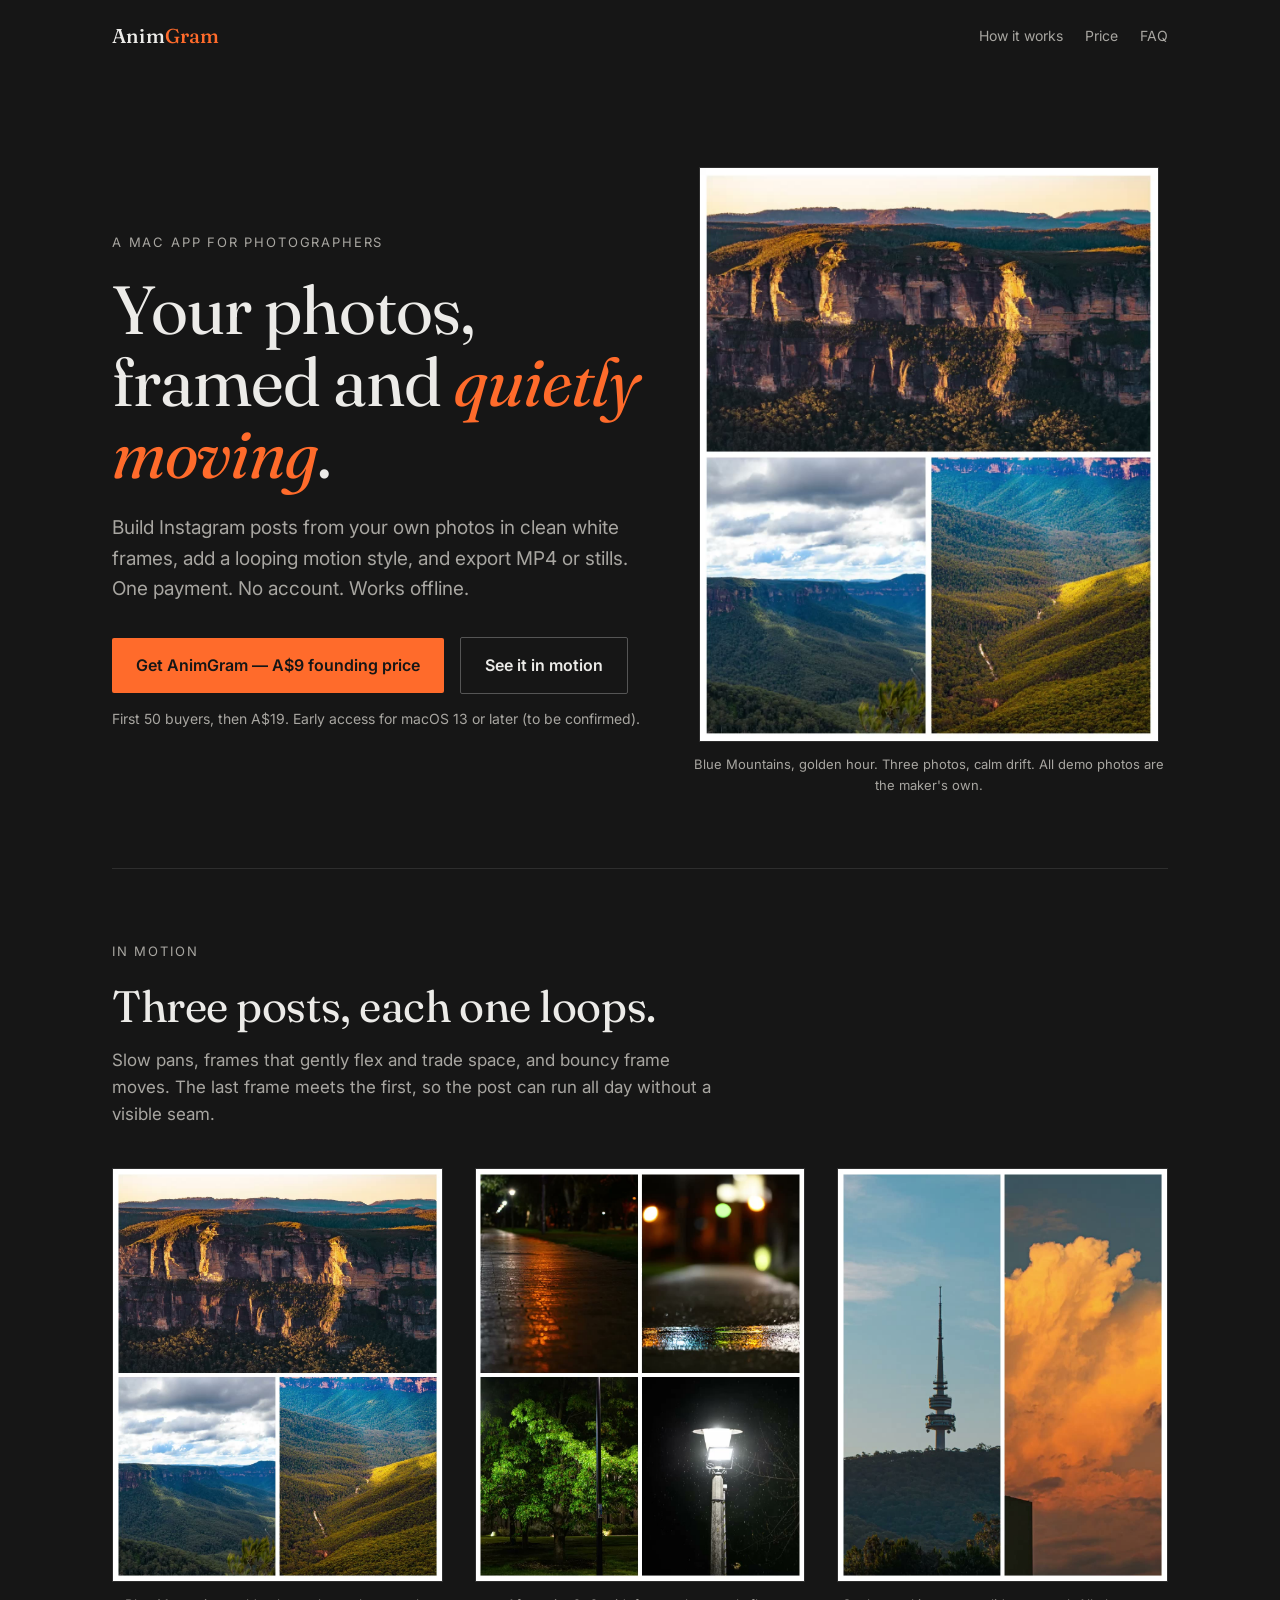
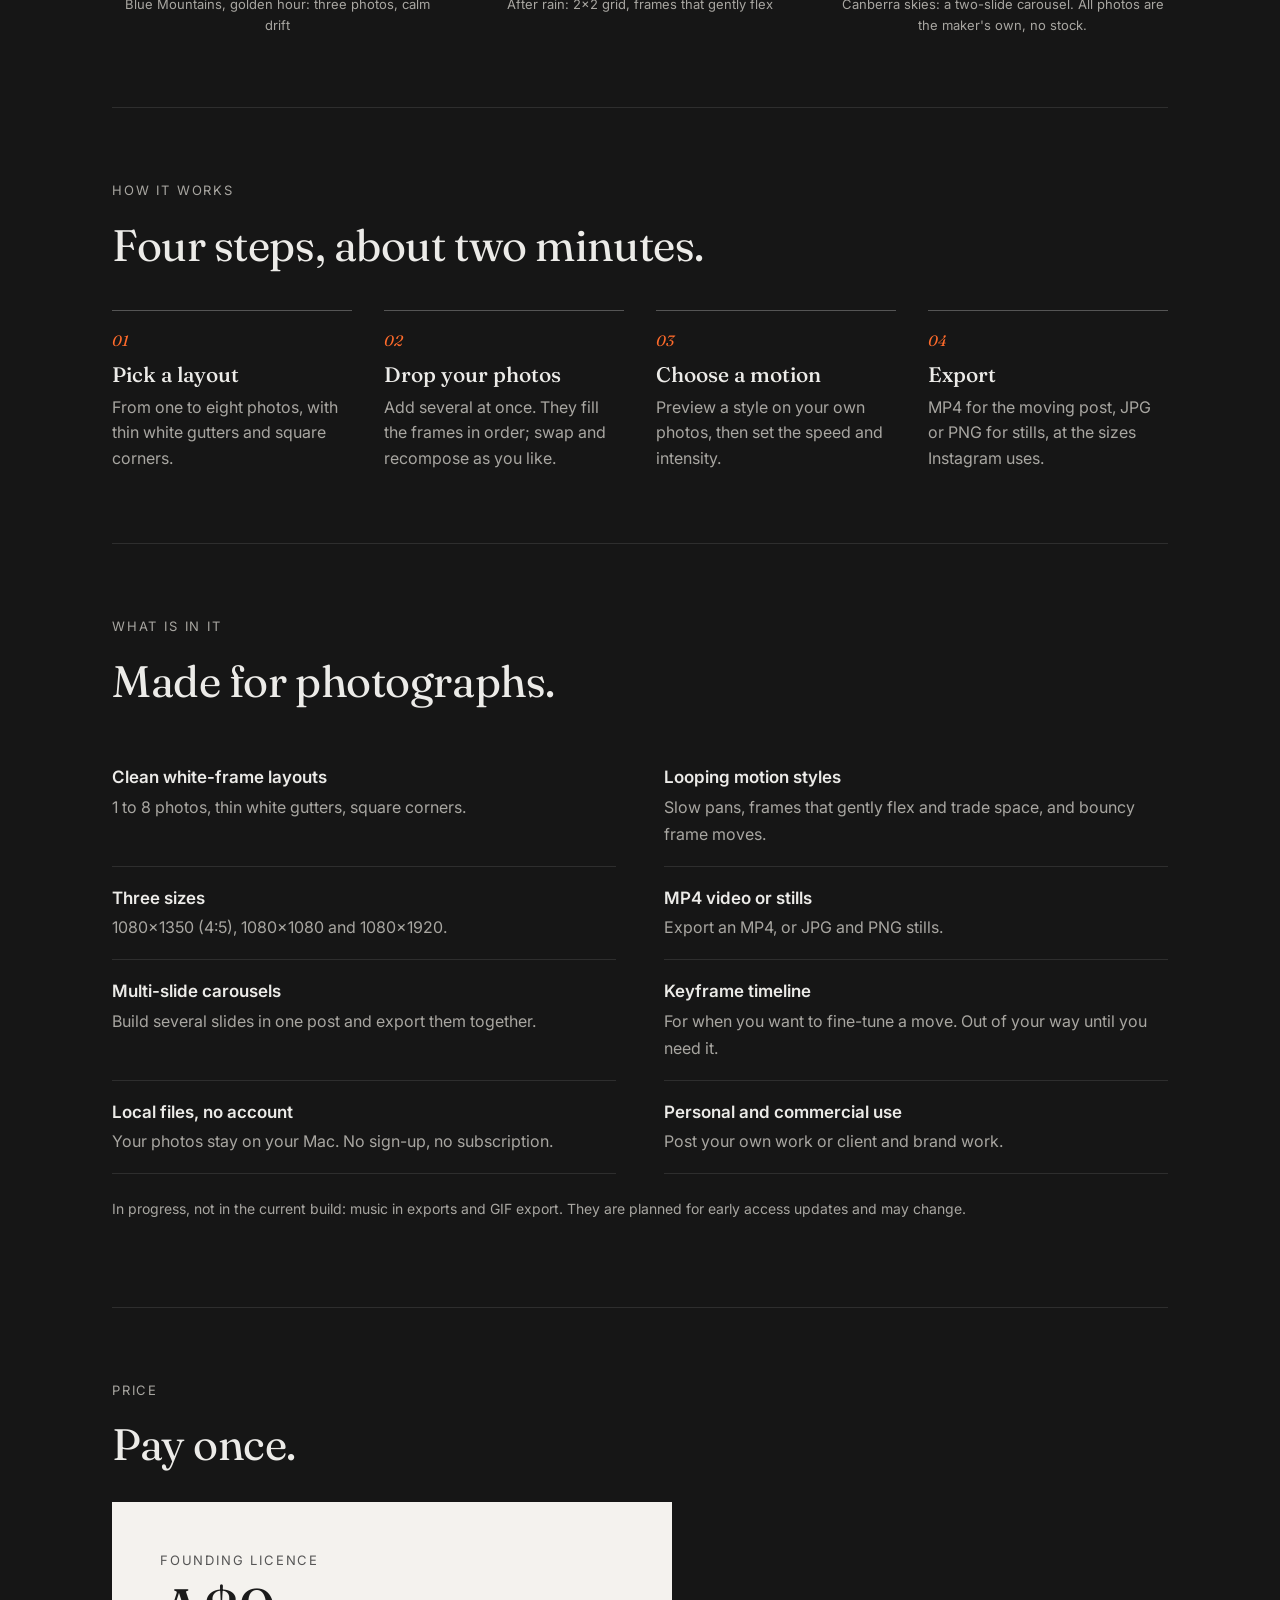
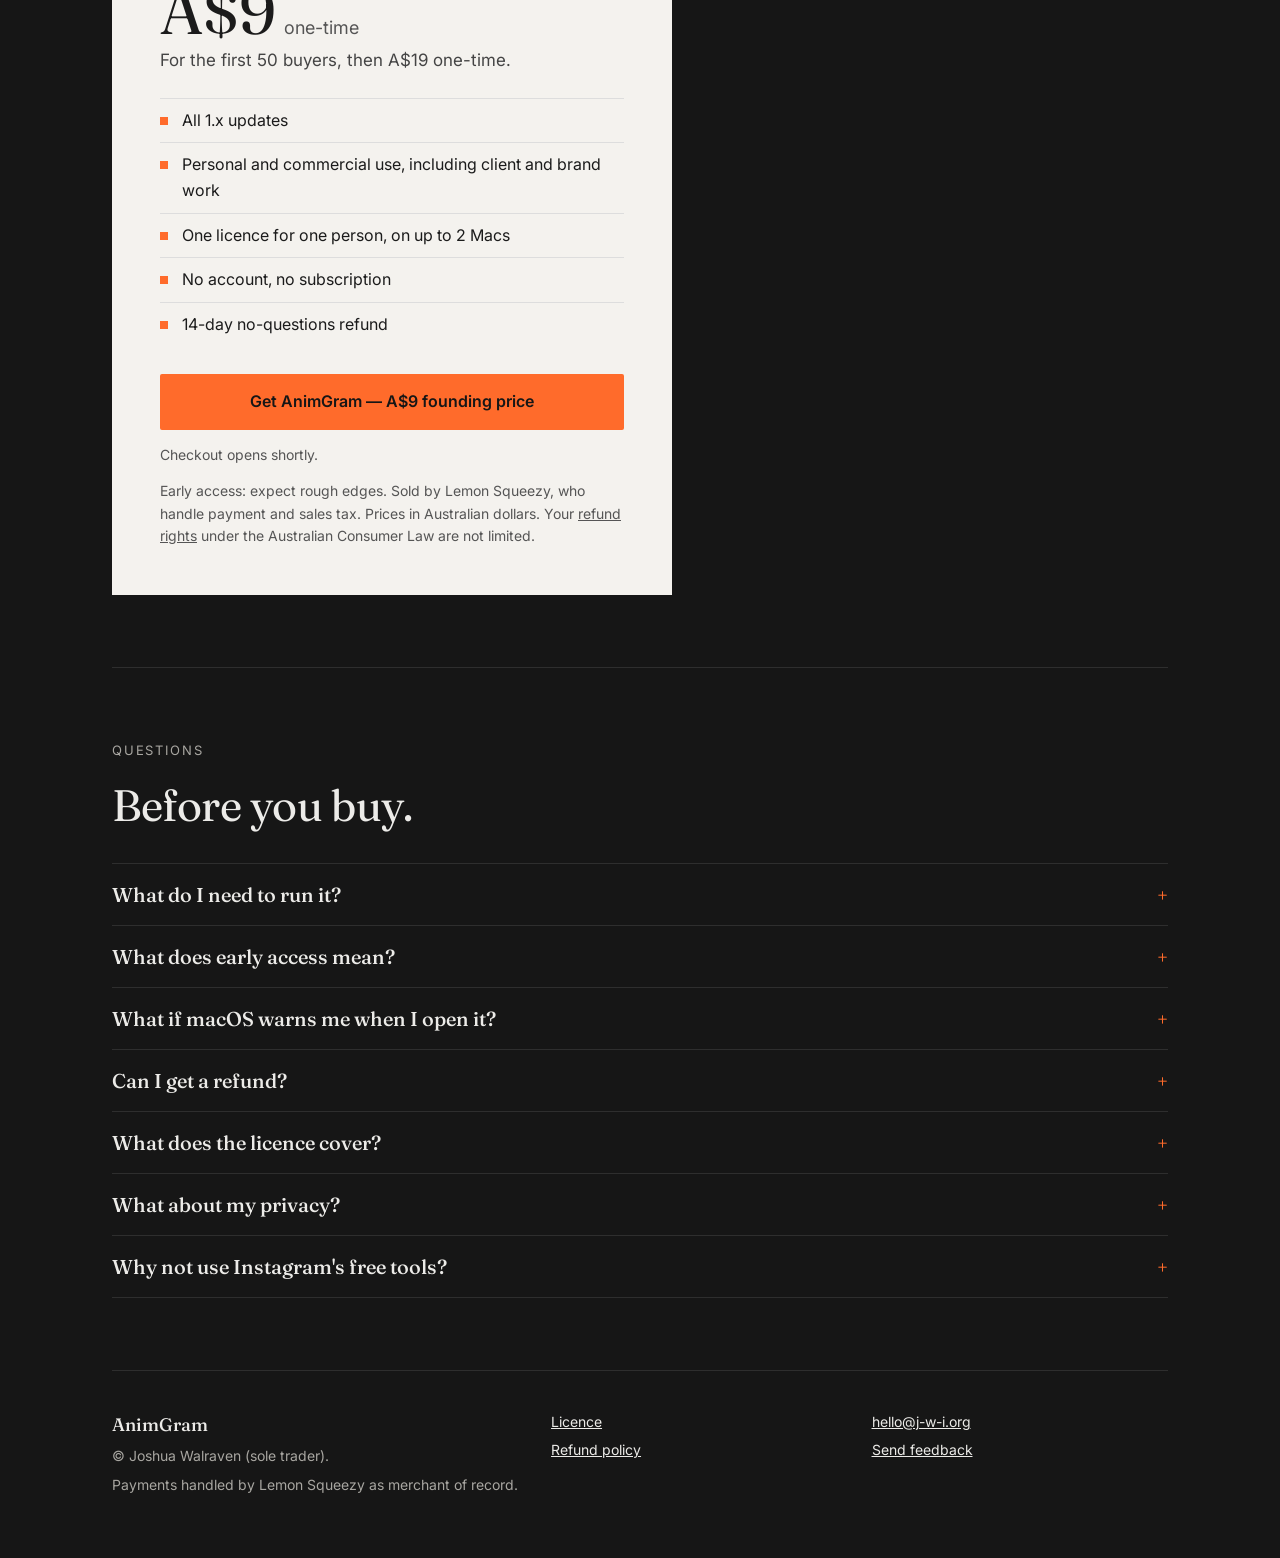
==== animgram/index.html @ b0bd0257 "Add AnimGram product page" ====
<!doctype html>
<html lang="en-AU">
<head>
<meta charset="utf-8">
<meta name="viewport" content="width=device-width, initial-scale=1">
<title>AnimGram - looping Instagram posts from your photos, on your Mac</title>
<meta name="description" content="AnimGram is a Mac app that turns your photos into clean white-frame Instagram posts with a looping motion style. One-time purchase, no account, works offline.">
<link rel="preconnect" href="https://fonts.googleapis.com">
<link rel="preconnect" href="https://fonts.gstatic.com" crossorigin>
<link href="https://fonts.googleapis.com/css2?family=Fraunces:opsz,wght@9..144,400;9..144,500&family=Inter:wght@400;500;600&display=swap" rel="stylesheet">
<style>
:root{
  --bg:#161616; --bg2:#1d1d1d; --line:#2e2e2e; --text:#ecebe8; --muted:#a8a6a1; --accent:#ff6b2b; --paper:#f4f2ee;
  --serif:'Fraunces',Georgia,'Times New Roman',serif; --sans:'Inter',system-ui,-apple-system,'Segoe UI',sans-serif;
}
*{box-sizing:border-box}
html{scroll-behavior:smooth}
body{margin:0;background:var(--bg);color:var(--text);font:400 17px/1.6 var(--sans);-webkit-font-smoothing:antialiased;overflow-x:hidden}
a{color:inherit}
h1,h2,.sub{overflow-wrap:break-word}
.wrap{max-width:1120px;margin:0 auto;padding:0 16px}
@media(min-width:720px){.wrap{padding:0 32px}}
header.top{display:flex;justify-content:space-between;align-items:center;padding:22px 0}
.mark{font:500 20px var(--serif);letter-spacing:.01em;text-decoration:none}
.mark i{font-style:normal;color:var(--accent)}
nav a{font-size:14px;color:var(--muted);text-decoration:none;margin-left:22px}
nav a:hover{color:var(--text)}
.hero{padding:56px 0 40px;display:grid;gap:48px;grid-template-columns:minmax(0,1fr)}.hero>*{min-width:0}
@media(min-width:900px){.hero{grid-template-columns:minmax(0,1.05fr) minmax(0,.95fr);align-items:center;padding:96px 0 72px}}
.eyebrow{font-size:13px;letter-spacing:.14em;text-transform:uppercase;color:var(--muted);margin:0 0 20px}
h1{font:400 clamp(38px,6vw,68px)/1.06 var(--serif);letter-spacing:-.015em;margin:0 0 24px}
h1 em{font-style:italic;color:var(--accent)}
.sub{font-size:19px;color:var(--muted);max-width:34em;margin:0 0 32px}
.cta-row{display:flex;flex-wrap:wrap;gap:16px;align-items:center}
.btn{display:inline-block;background:var(--accent);color:#161616;font-weight:600;text-decoration:none;padding:15px 24px;border-radius:2px;font-size:16px}
.btn:hover{background:#ff8450}
.btn:focus-visible,a:focus-visible,summary:focus-visible{outline:2px solid var(--accent);outline-offset:3px}
.btn.ghost{background:none;color:var(--text);border:1px solid #555}
.btn.ghost:hover{border-color:var(--text)}
.fine{font-size:14px;color:var(--muted);margin:14px 0 0}
/* demo frame */
.demo{position:relative;aspect-ratio:4/5;background:var(--bg2);border:1px solid var(--line);overflow:hidden;max-width:460px;width:100%;margin:0 auto}
.demo video{position:absolute;inset:0;width:100%;height:100%;object-fit:cover;display:block}
.ph{position:absolute;inset:0;display:block;background:#fff;padding:3%;}
.demo.ready .ph{display:none}
.demo video{z-index:1}
.ph .g{display:grid;gap:3%;height:100%;grid-template-columns:1fr 1fr 1fr;animation:pan 8s ease-in-out infinite alternate}
.ph .g span{background:linear-gradient(160deg,#6d7a80,#2f3a40);display:block}
.ph .g span:nth-child(2){background:linear-gradient(200deg,#a9a095,#4a4239)}
.ph .g span:nth-child(3){background:linear-gradient(120deg,#8a6f5a,#31261e)}
@keyframes pan{from{grid-template-columns:1fr 1fr 1fr}to{grid-template-columns:.6fr 1.5fr .9fr}}
.ph p{position:absolute;left:0;right:0;bottom:14px;margin:0;text-align:center;font-size:12px;color:#555;letter-spacing:.08em;text-transform:uppercase}
.cap{font-size:13px;color:var(--muted);margin:12px 0 0;text-align:center}
section{padding:72px 0;border-top:1px solid var(--line)}
h2{font:400 clamp(30px,4vw,44px)/1.12 var(--serif);letter-spacing:-.01em;margin:0 0 16px}
.lede{color:var(--muted);max-width:36em;margin:0 0 40px}
.reel{display:grid;gap:32px}
@media(min-width:720px){.reel{grid-template-columns:repeat(3,1fr)}}
.steps{display:grid;gap:32px;list-style:none;margin:0;padding:0;counter-reset:s}
@media(min-width:800px){.steps{grid-template-columns:repeat(4,1fr)}}
.steps li{counter-increment:s;border-top:1px solid #555;padding-top:16px}
.steps li::before{content:"0" counter(s);font:italic 400 15px var(--serif);color:var(--accent)}
.steps h3{font:500 21px var(--serif);margin:6px 0 8px}
.steps p{margin:0;color:var(--muted);font-size:16px}
.feat{display:grid;gap:0 48px;list-style:none;padding:0;margin:0}
@media(min-width:800px){.feat{grid-template-columns:1fr 1fr}}
.feat li{padding:18px 0;border-bottom:1px solid var(--line)}
.feat b{display:block;font-weight:600;margin-bottom:2px}
.feat span{color:var(--muted);font-size:16px}
.soon{font-size:14px;color:var(--muted);margin-top:24px}
.price{background:var(--paper);color:#1b1b1b;padding:36px 24px;max-width:560px}
@media(min-width:600px){.price{padding:48px}}
.price .amt{font:400 64px/1 var(--serif);margin:8px 0 4px}
.price .amt small{font:400 18px var(--sans);color:#555;margin-left:8px}
.price .then{margin:0 0 24px;color:#444}
.price ul{margin:0 0 28px;padding:0;list-style:none}
.price li{padding:9px 0 9px 22px;border-top:1px solid #ddd;position:relative;font-size:16px}
.price li::before{content:"";position:absolute;left:0;top:18px;width:8px;height:8px;background:var(--accent)}
.price .btn{display:block;text-align:center}
.price .fine{color:#555}
details{border-top:1px solid var(--line);padding:18px 0}
details:last-of-type{border-bottom:1px solid var(--line)}
summary{cursor:pointer;font:500 20px var(--serif);list-style:none;display:flex;justify-content:space-between;gap:16px}
summary::-webkit-details-marker{display:none}
summary::after{content:"+";color:var(--accent)}
details[open] summary::after{content:"\2212"}
details p{color:var(--muted);margin:12px 0 0;max-width:42em;font-size:16px}
footer{border-top:1px solid var(--line);padding:40px 0 56px;color:var(--muted);font-size:14px}
footer .cols{display:grid;gap:24px}
@media(min-width:720px){footer .cols{grid-template-columns:1.4fr 1fr 1fr}}
footer a{color:var(--text)}
footer p{margin:0 0 6px}
@media (prefers-reduced-motion:reduce){html{scroll-behavior:auto}.ph .g{animation:none}}
</style>
</head>
<body>
<div class="wrap">
<header class="top">
  <a class="mark" href="#">Anim<i>Gram</i></a>
  <nav aria-label="Main"><a href="#how">How it works</a><a href="#price">Price</a><a href="#faq">FAQ</a></nav>
</header>

<main>
<div class="hero">
  <div>
    <p class="eyebrow">A Mac app for photographers</p>
    <h1>Your photos, framed and <em>quietly moving</em>.</h1>
    <p class="sub">Build Instagram posts from your own photos in clean white frames, add a looping motion style, and export MP4 or stills. One payment. No account. Works offline.</p>
    <div class="cta-row">
      <a class="btn" href="#pricing">Get AnimGram &mdash; A$9 founding price</a>
      <a class="btn ghost" href="#motion">See it in motion</a>
    </div>
    <p class="fine">First 50 buyers, then A$19. Early access for macOS 13 or later (to be confirmed).</p>
  </div>
  <figure style="margin:0">
    <div class="demo" data-demo>
      <video autoplay muted loop playsinline preload="metadata" poster="assets/poster-1.jpg" aria-label="Blue Mountains, golden hour: three photos of golden sandstone cliffs and green valleys in white frames, drifting calmly in a seamless loop">
        <source src="assets/demo-1.mp4" type="video/mp4">
      </video>
      <div class="ph" role="img" aria-label="Placeholder: three photo frames in white gutters"><div class="g"><span></span><span></span><span></span></div><p>Demo video coming</p></div>
    </div>
    <figcaption class="cap">Blue Mountains, golden hour. Three photos, calm drift. All demo photos are the maker's own.</figcaption>
  </figure>
</div>

<section id="motion">
  <p class="eyebrow">In motion</p>
  <h2>Three posts, each one loops.</h2>
  <p class="lede">Slow pans, frames that gently flex and trade space, and bouncy frame moves. The last frame meets the first, so the post can run all day without a visible seam.</p>
  <div class="reel">
    <figure style="margin:0">
      <div class="demo" data-demo>
        <video autoplay muted loop playsinline preload="metadata" poster="assets/poster-1.jpg" aria-label="Blue Mountains, golden hour: three-photo layout of sandstone cliffs and valleys, calm drift in a seamless loop"><source src="assets/demo-1.mp4" type="video/mp4"></video>
        <div class="ph" role="img" aria-label="Placeholder for the Blue Mountains, golden hour demo"><div class="g"><span></span><span></span><span></span></div><p>Demo video coming</p></div>
      </div>
      <figcaption class="cap">Blue Mountains, golden hour: three photos, calm drift</figcaption>
    </figure>
    <figure style="margin:0">
      <div class="demo" data-demo>
        <video autoplay muted loop playsinline preload="metadata" poster="assets/poster-2.jpg" aria-label="After rain: a 2 by 2 grid of rainy night street lamps in Canberra, frames gently flexing in a loop"><source src="assets/demo-2.mp4" type="video/mp4"></video>
        <div class="ph" role="img" aria-label="Placeholder for the After rain demo"><div class="g"><span></span><span></span><span></span></div><p>Demo video coming</p></div>
      </div>
      <figcaption class="cap">After rain: 2x2 grid, frames that gently flex</figcaption>
    </figure>
    <figure style="margin:0">
      <div class="demo" data-demo>
        <video autoplay muted loop playsinline preload="metadata" poster="assets/poster-3.jpg" aria-label="Canberra skies: a two-slide carousel, Telstra Tower at dusk and storm clouds, in a loop"><source src="assets/demo-3.mp4" type="video/mp4"></video>
        <div class="ph" role="img" aria-label="Placeholder for the Canberra skies carousel demo"><div class="g"><span></span><span></span><span></span></div><p>Demo video coming</p></div>
      </div>
      <figcaption class="cap">Canberra skies: a two-slide carousel. All photos are the maker's own, no stock.</figcaption>
    </figure>
  </div>
</section>

<section id="how">
  <p class="eyebrow">How it works</p>
  <h2>Four steps, about two minutes.</h2>
  <ol class="steps" style="margin-top:40px">
    <li><h3>Pick a layout</h3><p>From one to eight photos, with thin white gutters and square corners.</p></li>
    <li><h3>Drop your photos</h3><p>Add several at once. They fill the frames in order; swap and recompose as you like.</p></li>
    <li><h3>Choose a motion</h3><p>Preview a style on your own photos, then set the speed and intensity.</p></li>
    <li><h3>Export</h3><p>MP4 for the moving post, JPG or PNG for stills, at the sizes Instagram uses.</p></li>
  </ol>
</section>

<section id="features">
  <p class="eyebrow">What is in it</p>
  <h2>Made for photographs.</h2>
  <ul class="feat" style="margin-top:40px">
    <li><b>Clean white-frame layouts</b><span>1 to 8 photos, thin white gutters, square corners.</span></li>
    <li><b>Looping motion styles</b><span>Slow pans, frames that gently flex and trade space, and bouncy frame moves.</span></li>
    <li><b>Three sizes</b><span>1080&times;1350 (4:5), 1080&times;1080 and 1080&times;1920.</span></li>
    <li><b>MP4 video or stills</b><span>Export an MP4, or JPG and PNG stills.</span></li>
    <li><b>Multi-slide carousels</b><span>Build several slides in one post and export them together.</span></li>
    <li><b>Keyframe timeline</b><span>For when you want to fine-tune a move. Out of your way until you need it.</span></li>
    <li><b>Local files, no account</b><span>Your photos stay on your Mac. No sign-up, no subscription.</span></li>
    <li><b>Personal and commercial use</b><span>Post your own work or client and brand work.</span></li>
  </ul>
  <p class="soon">In progress, not in the current build: music in exports and GIF export. They are planned for early access updates and may change.</p>
</section>

<section id="price">
  <p class="eyebrow">Price</p>
  <h2>Pay once.</h2>
  <div class="price" style="margin-top:32px">
    <div style="font-size:13px;letter-spacing:.14em;text-transform:uppercase;color:#555">Founding licence</div>
    <div class="amt">A$9<small>one-time</small></div>
    <p class="then">For the first 50 buyers, then A$19 one-time.</p>
    <ul>
      <li>All 1.x updates</li>
      <li>Personal and commercial use, including client and brand work</li>
      <li>One licence for one person, on up to 2 Macs</li>
      <li>No account, no subscription</li>
      <li>14-day no-questions refund</li>
    </ul>
    <a class="btn" href="#pricing">Get AnimGram &mdash; A$9 founding price</a>
    <p class="fine">Checkout opens shortly.</p>
    <p class="fine">Early access: expect rough edges. Sold by Lemon Squeezy, who handle payment and sales tax. Prices in Australian dollars. Your <a href="refunds.html">refund rights</a> under the Australian Consumer Law are not limited.</p>
  </div>
</section>

<section id="faq">
  <p class="eyebrow">Questions</p>
  <h2>Before you buy.</h2>
  <div style="margin-top:32px">
  <details><summary>What do I need to run it?</summary><p>A Mac running macOS 13 or later (to be confirmed). The first build is for Apple-silicon Macs; Intel support is to be confirmed. It is a Mac app, not a phone app.</p></details>
  <details><summary>What does early access mean?</summary><p>The core workflow works, but you should expect rough edges and the odd bug. Music in exports and GIF export are still in progress. Buying now gets you the founding price and a say in what we fix first.</p></details>
  <details><summary>What if macOS warns me when I open it?</summary><p>Until the app is notarised by Apple, macOS may ask you to approve it once in System Settings. The install guide explains the steps. If you would rather not, you can take the refund.</p></details>
  <details><summary>Can I get a refund?</summary><p>Yes. Ask within 14 days, no questions asked. This does not limit your rights under the Australian Consumer Law. See the <a href="refunds.html">refund policy</a>.</p></details>
  <details><summary>What does the licence cover?</summary><p>One licence is for one person, on up to 2 Macs. You may use the output for personal and commercial work, including client and brand posts. All 1.x updates are included. Read the full <a href="licence.html">licence</a>.</p></details>
  <details><summary>What about my privacy?</summary><p>AnimGram works offline. There is no account and no tracking, and your photos stay on your Mac. This site has no analytics either.</p></details>
  <details><summary>Why not use Instagram's free tools?</summary><p>They are good, and if they do what you need, use them. AnimGram is for people who want precise control of a clean photographic layout, work from full-size files on a desktop, and want MP4 and still files they keep, without a subscription.</p></details>
  </div>
</section>
</main>

<footer>
  <div class="cols">
    <div><p><strong style="color:var(--text);font-family:var(--serif);font-weight:500;font-size:18px">AnimGram</strong></p><p>&copy; Joshua Walraven (sole trader).</p><p>Payments handled by Lemon Squeezy as merchant of record.</p></div>
    <div><p><a href="licence.html">Licence</a></p><p><a href="refunds.html">Refund policy</a></p></div>
    <div><p><a href="mailto:hello@j-w-i.org">hello@j-w-i.org</a></p><p><a href="mailto:hello@j-w-i.org?subject=AnimGram%20feedback">Send feedback</a></p></div>
  </div>
</footer>
</div>

<script>
(function(){
  var reduce = window.matchMedia && window.matchMedia('(prefers-reduced-motion: reduce)').matches;
  document.querySelectorAll('[data-demo]').forEach(function(box){
    var v = box.querySelector('video'), s = v.querySelector('source');
    function ok(){ box.classList.add('ready'); }
    v.addEventListener('loadeddata', ok);
    if (v.readyState >= 2) ok();
    if (reduce){ v.removeAttribute('autoplay'); v.pause(); v.controls = true; }
  });
})();
</script>
</body>
</html>
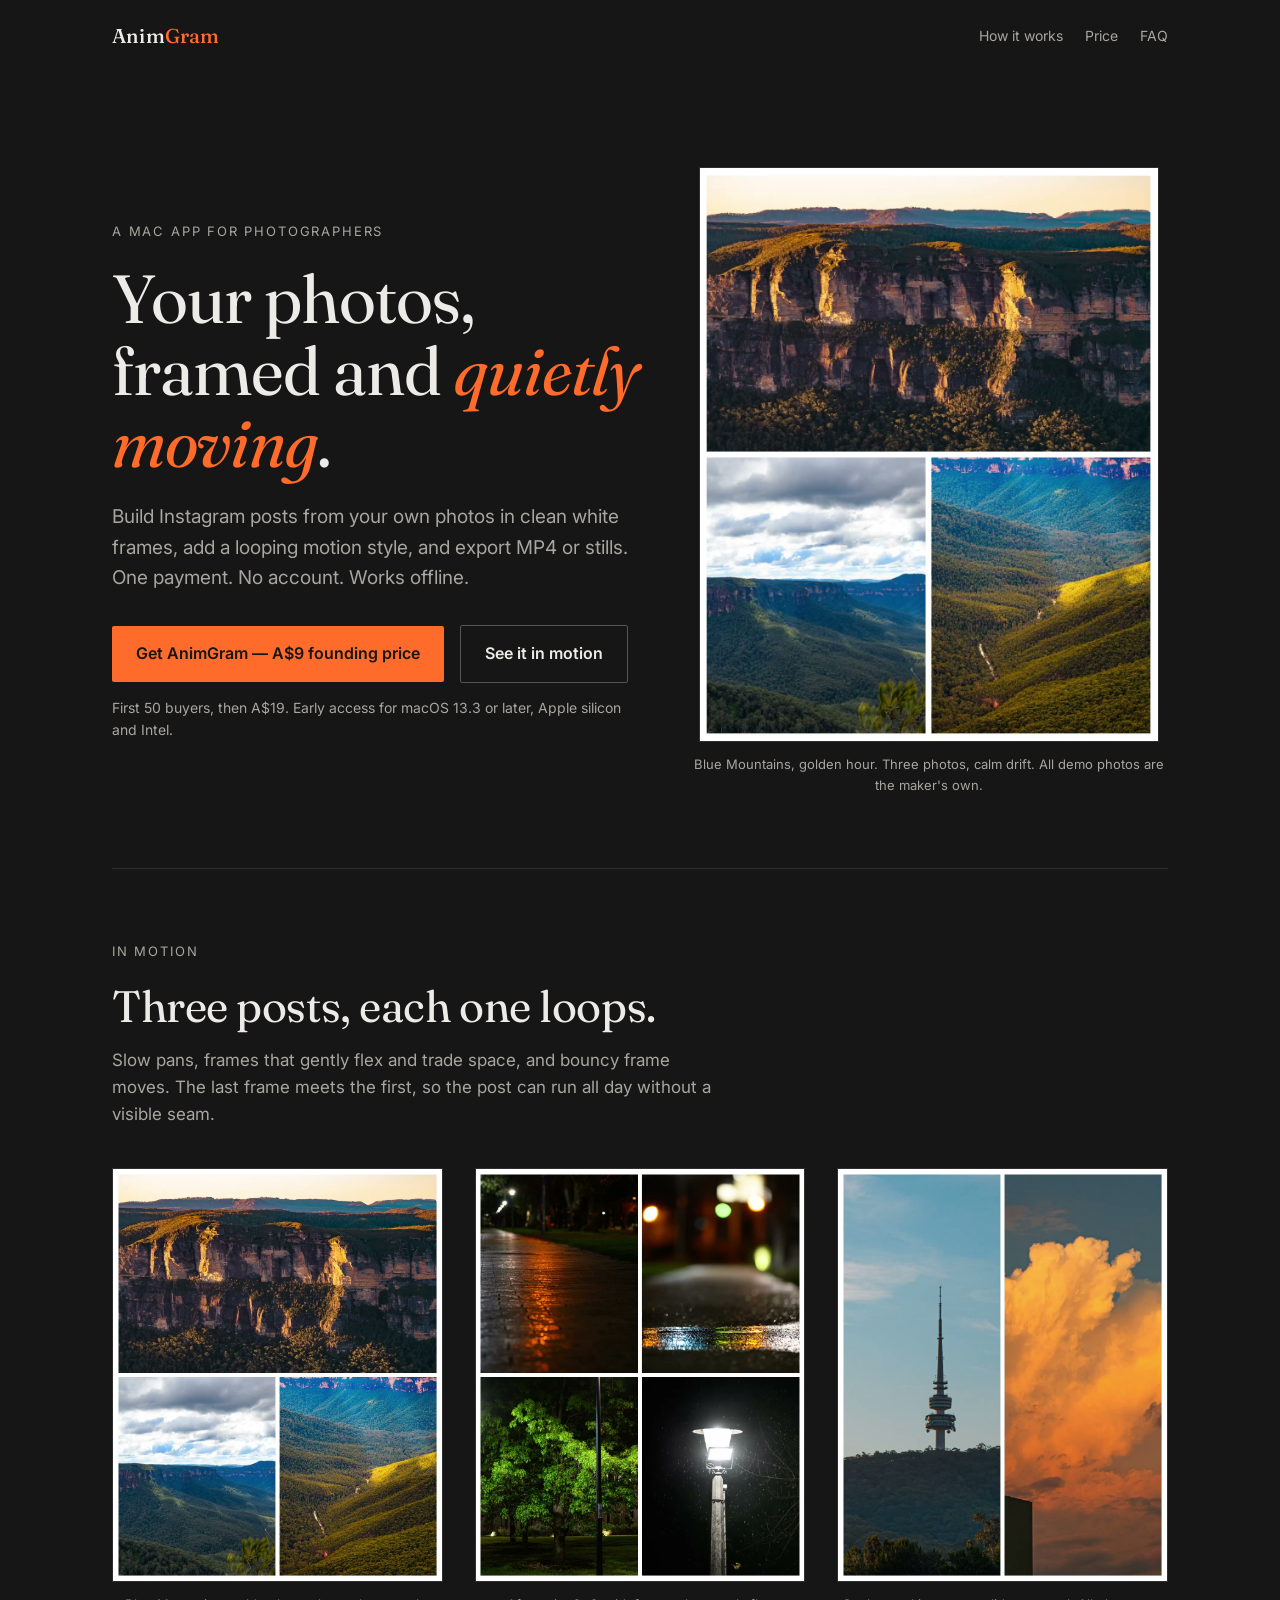
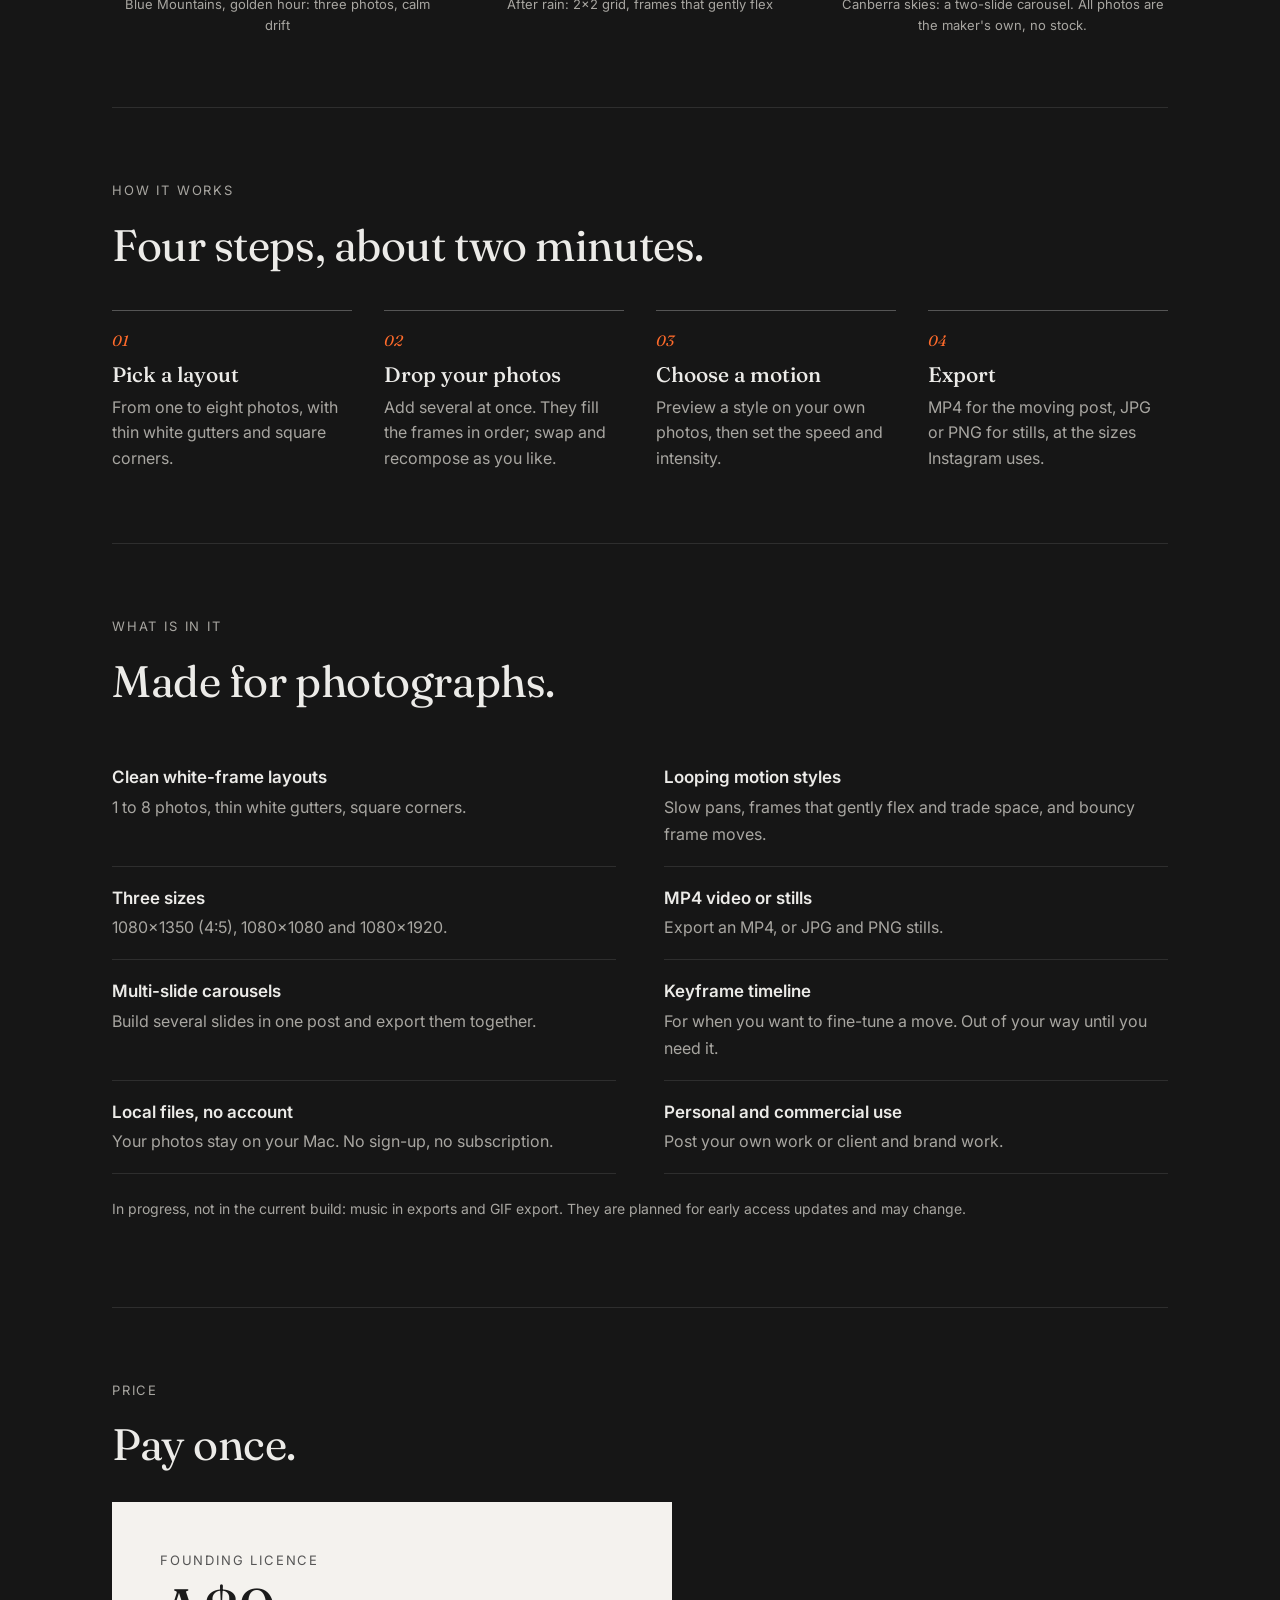
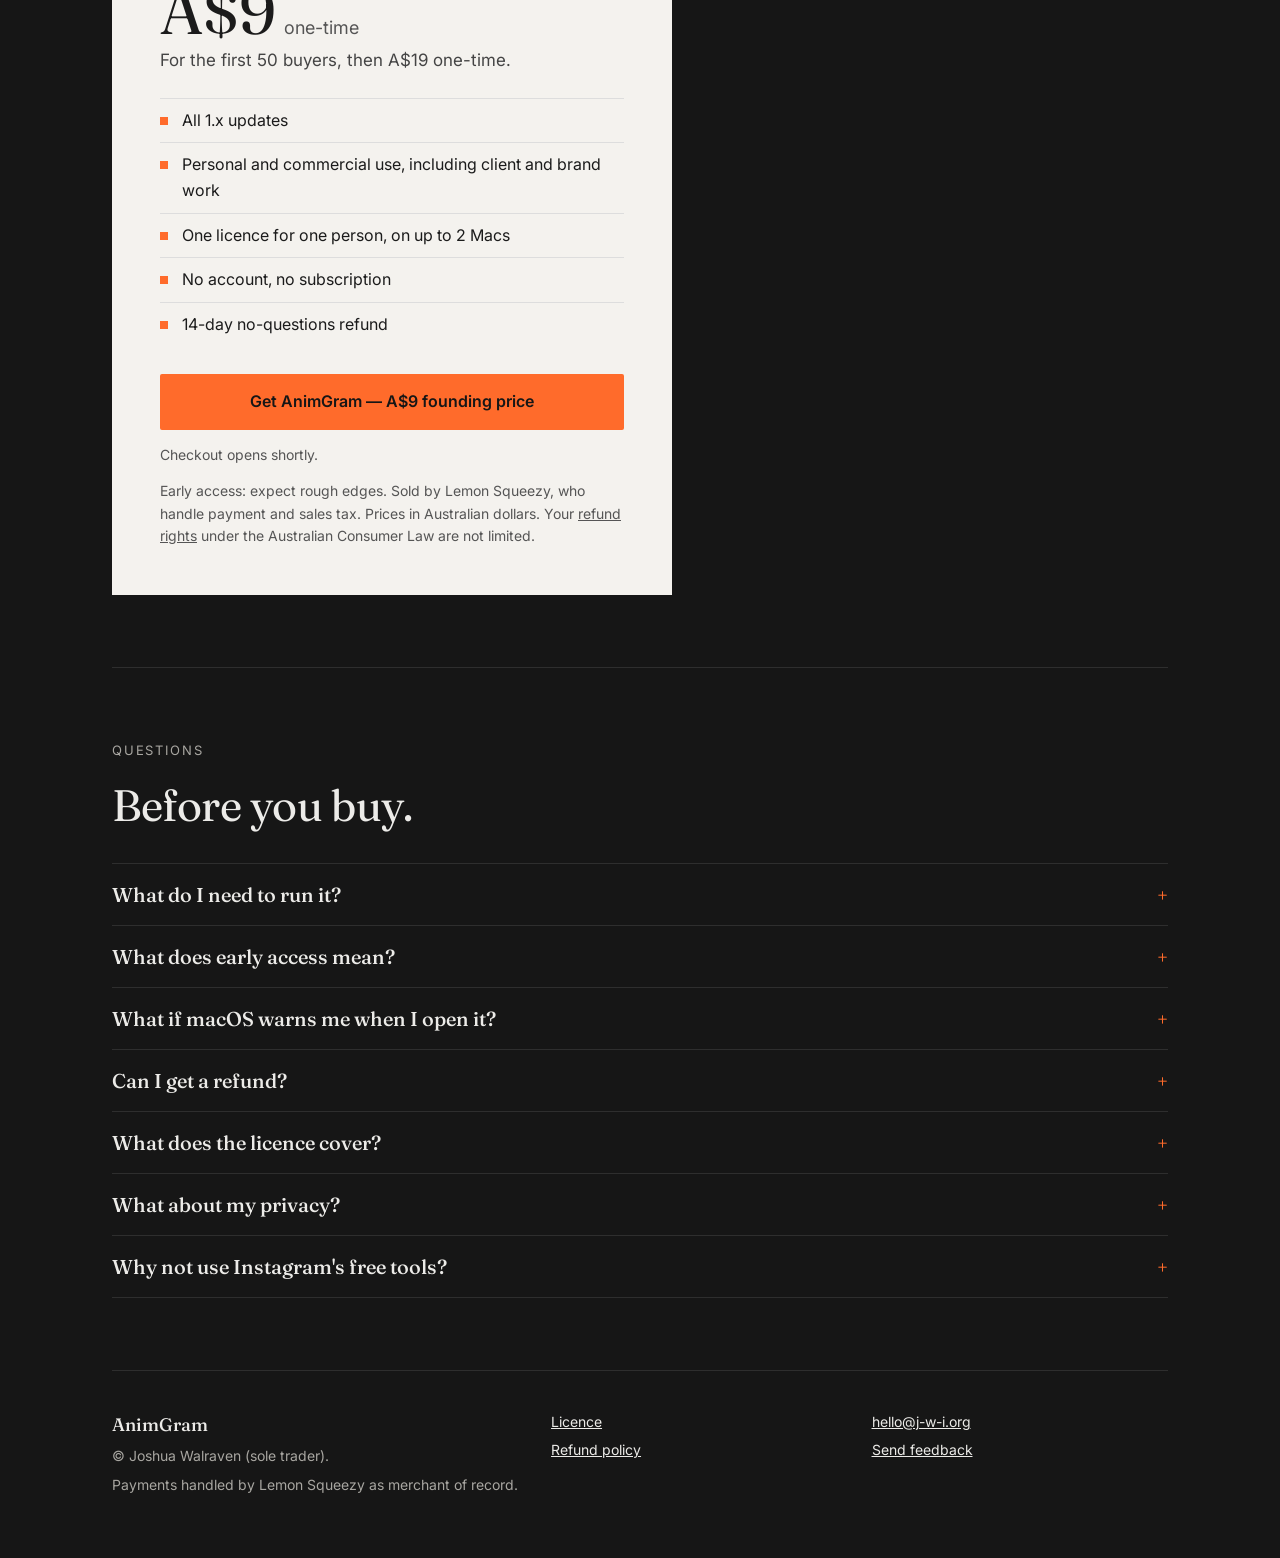
==== commit 809615b4: "AnimGram page: confirmed requirements, notarised build" ====
--- a/animgram/index.html
+++ b/animgram/index.html
@@ -107,10 +107,10 @@
     <h1>Your photos, framed and <em>quietly moving</em>.</h1>
     <p class="sub">Build Instagram posts from your own photos in clean white frames, add a looping motion style, and export MP4 or stills. One payment. No account. Works offline.</p>
     <div class="cta-row">
-      <a class="btn" href="#pricing">Get AnimGram &mdash; A$9 founding price</a>
+      <a class="btn" href="#price">Get AnimGram &mdash; A$9 founding price</a>
       <a class="btn ghost" href="#motion">See it in motion</a>
     </div>
-    <p class="fine">First 50 buyers, then A$19. Early access for macOS 13 or later (to be confirmed).</p>
+    <p class="fine">First 50 buyers, then A$19. Early access for macOS 13.3 or later, Apple silicon and Intel.</p>
   </div>
   <figure style="margin:0">
     <div class="demo" data-demo>
@@ -193,7 +193,7 @@
       <li>No account, no subscription</li>
       <li>14-day no-questions refund</li>
     </ul>
-    <a class="btn" href="#pricing">Get AnimGram &mdash; A$9 founding price</a>
+    <a class="btn" href="#price">Get AnimGram &mdash; A$9 founding price</a>
     <p class="fine">Checkout opens shortly.</p>
     <p class="fine">Early access: expect rough edges. Sold by Lemon Squeezy, who handle payment and sales tax. Prices in Australian dollars. Your <a href="refunds.html">refund rights</a> under the Australian Consumer Law are not limited.</p>
   </div>
@@ -203,9 +203,9 @@
   <p class="eyebrow">Questions</p>
   <h2>Before you buy.</h2>
   <div style="margin-top:32px">
-  <details><summary>What do I need to run it?</summary><p>A Mac running macOS 13 or later (to be confirmed). The first build is for Apple-silicon Macs; Intel support is to be confirmed. It is a Mac app, not a phone app.</p></details>
+  <details><summary>What do I need to run it?</summary><p>A Mac running macOS 13.3 or later, Apple silicon and Intel. It is a Mac app, not a phone app.</p></details>
   <details><summary>What does early access mean?</summary><p>The core workflow works, but you should expect rough edges and the odd bug. Music in exports and GIF export are still in progress. Buying now gets you the founding price and a say in what we fix first.</p></details>
-  <details><summary>What if macOS warns me when I open it?</summary><p>Until the app is notarised by Apple, macOS may ask you to approve it once in System Settings. The install guide explains the steps. If you would rather not, you can take the refund.</p></details>
+  <details><summary>What if macOS warns me when I open it?</summary><p>It shouldn't. AnimGram is signed with an Apple Developer ID and notarised by Apple, so it opens like any other app you download. The first time, macOS asks you to confirm you want to open something downloaded from the internet &mdash; click Open.</p></details>
   <details><summary>Can I get a refund?</summary><p>Yes. Ask within 14 days, no questions asked. This does not limit your rights under the Australian Consumer Law. See the <a href="refunds.html">refund policy</a>.</p></details>
   <details><summary>What does the licence cover?</summary><p>One licence is for one person, on up to 2 Macs. You may use the output for personal and commercial work, including client and brand posts. All 1.x updates are included. Read the full <a href="licence.html">licence</a>.</p></details>
   <details><summary>What about my privacy?</summary><p>AnimGram works offline. There is no account and no tracking, and your photos stay on your Mac. This site has no analytics either.</p></details>
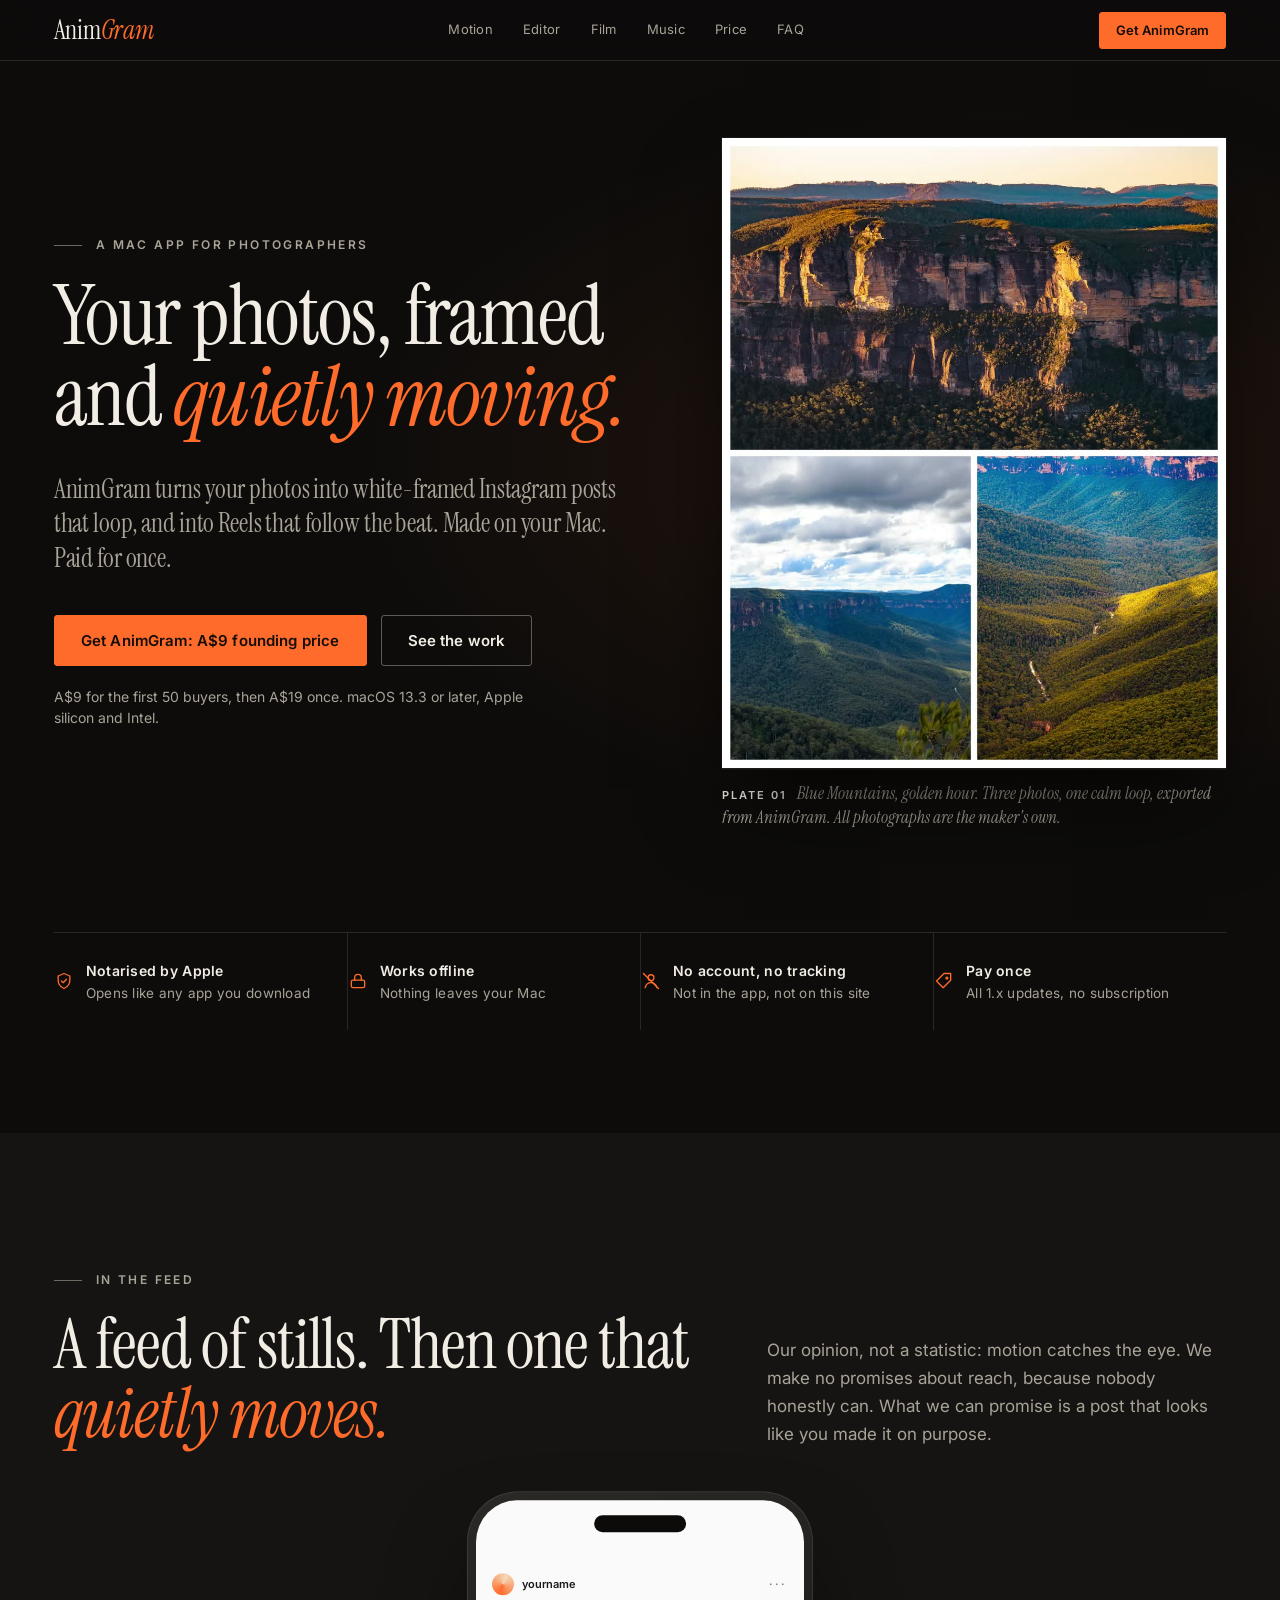
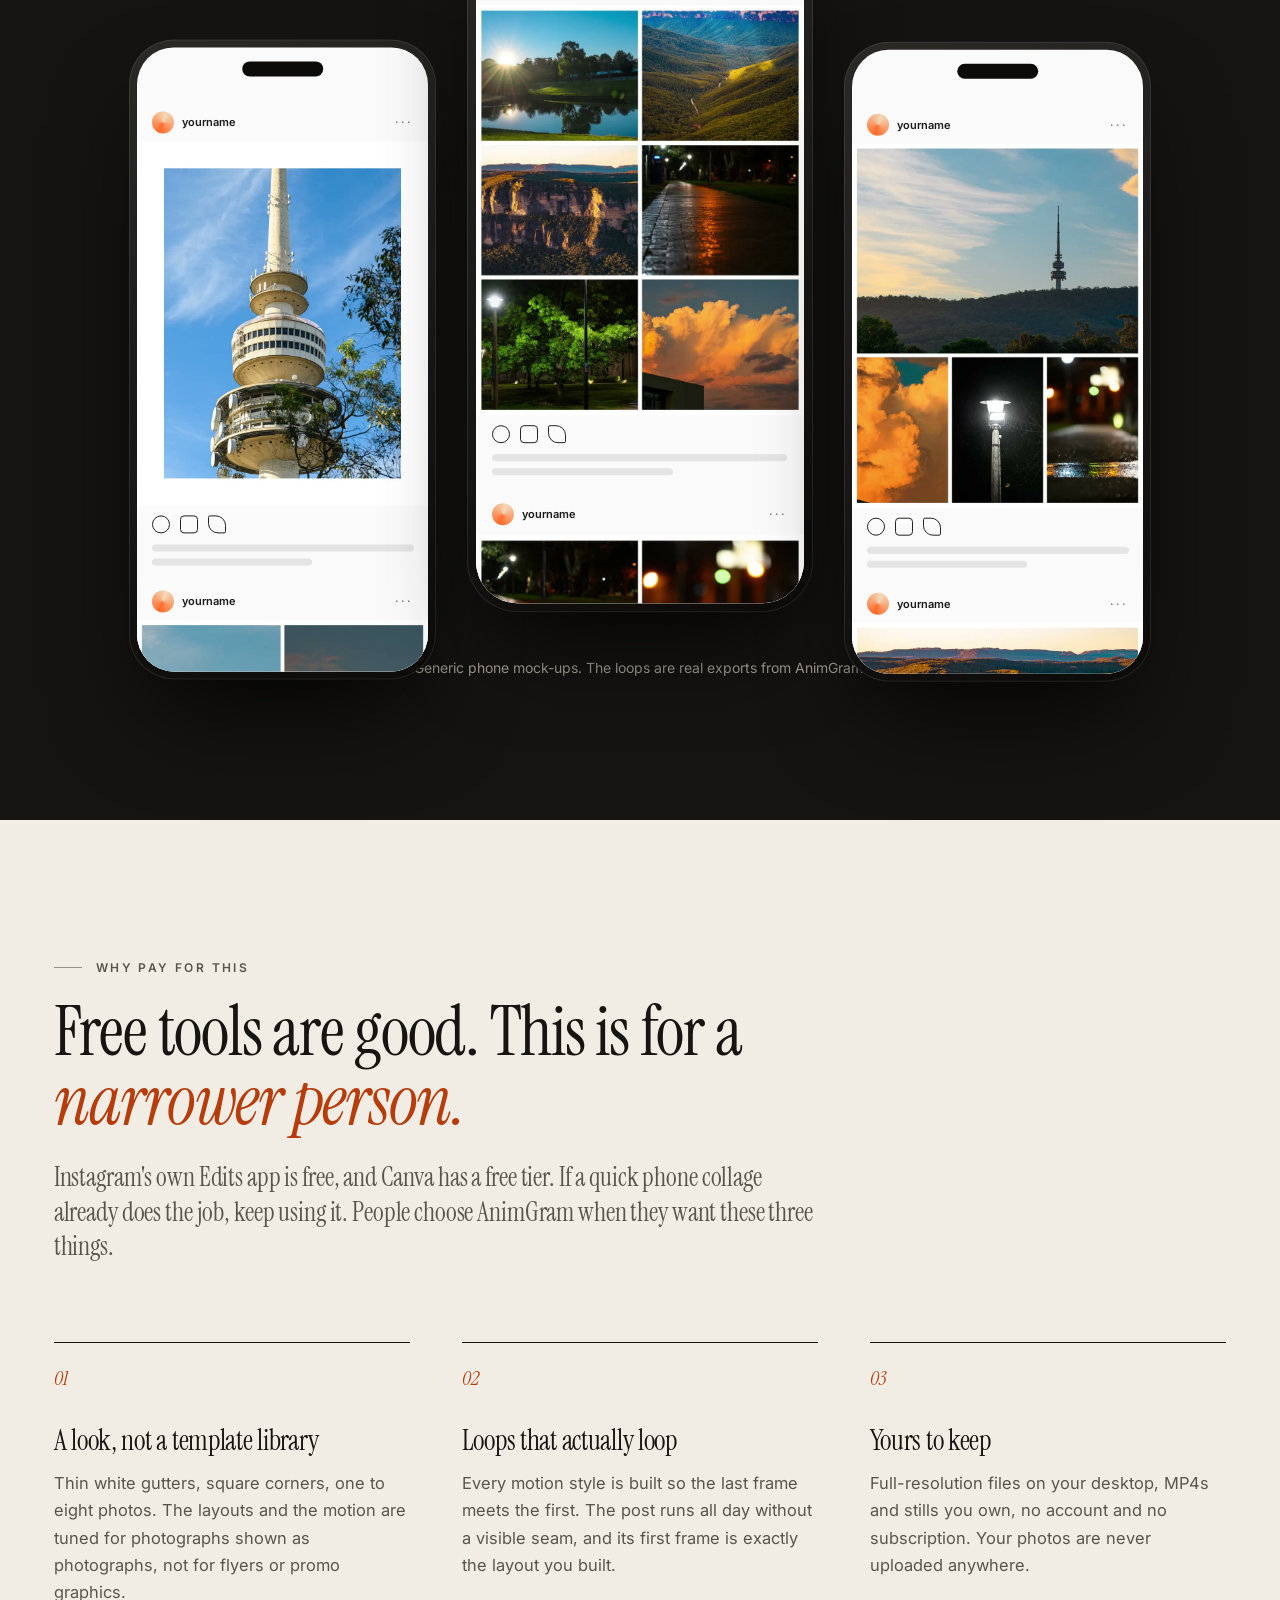
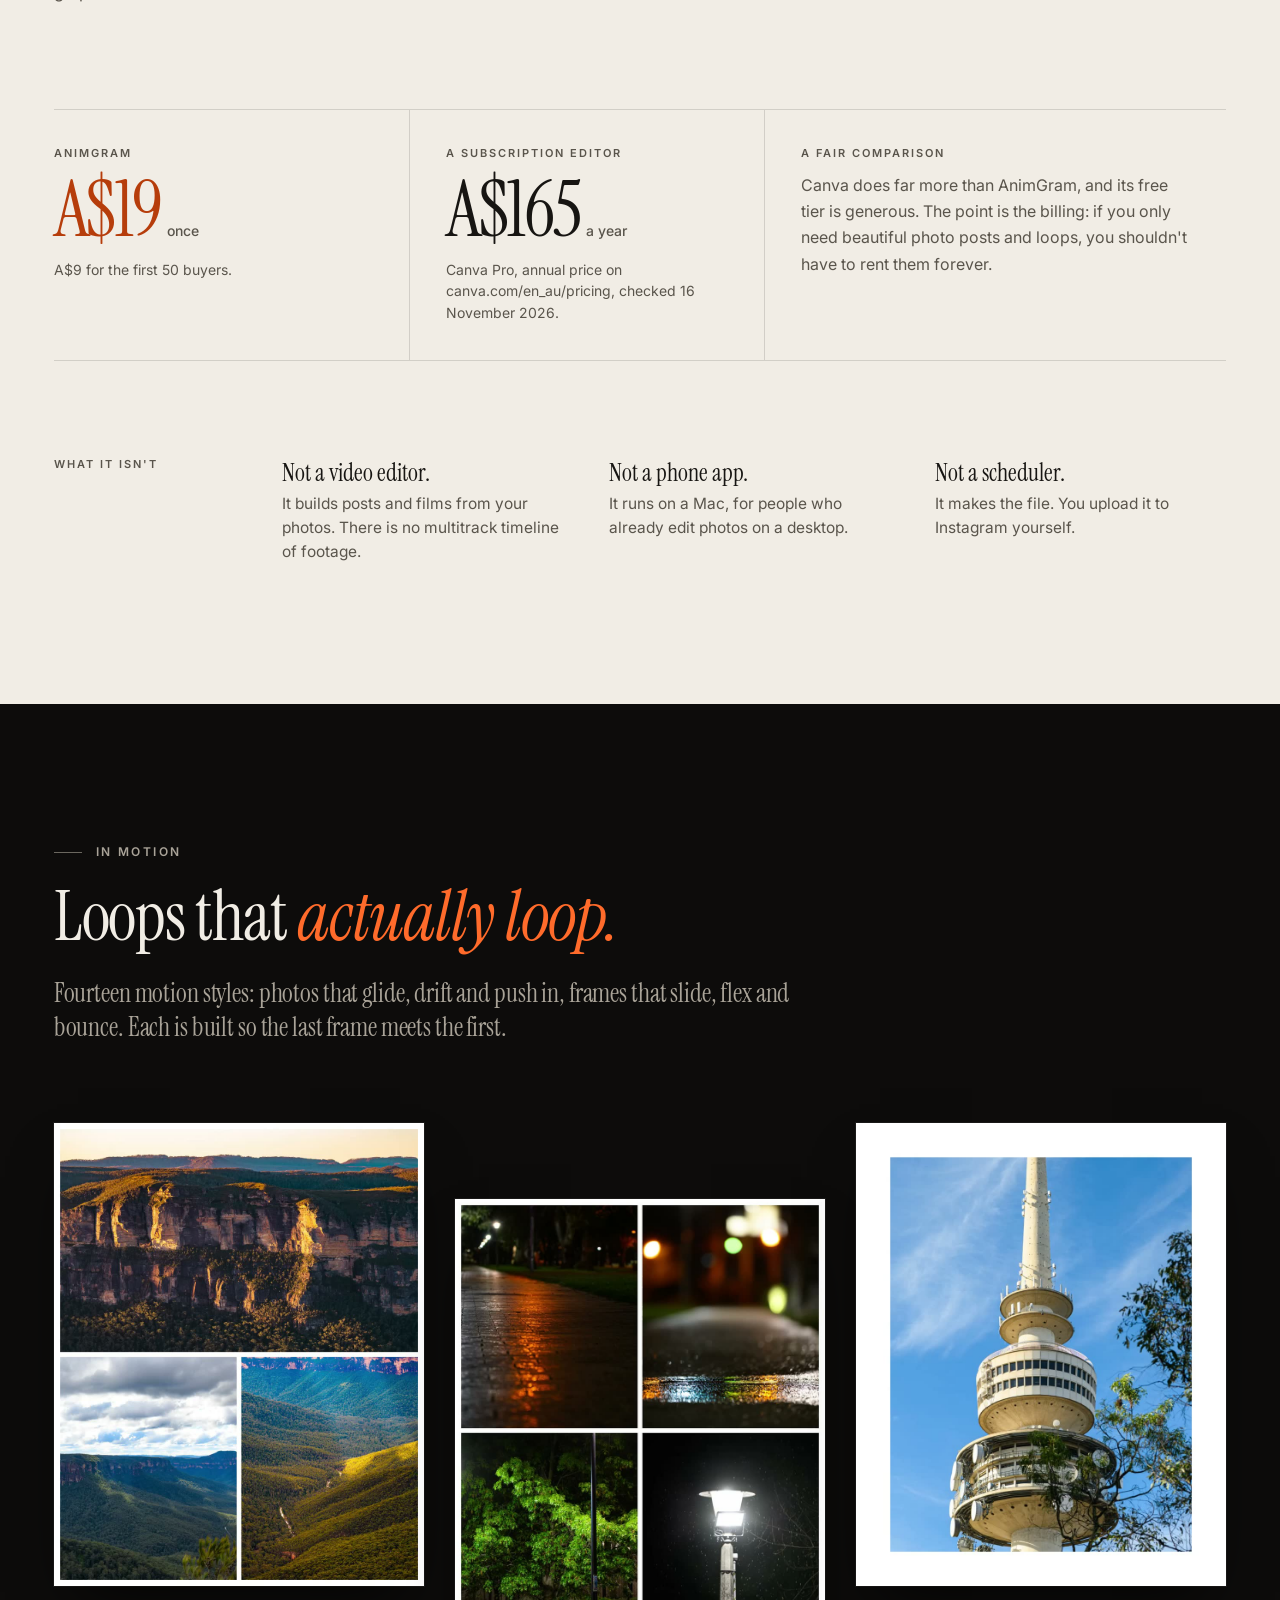
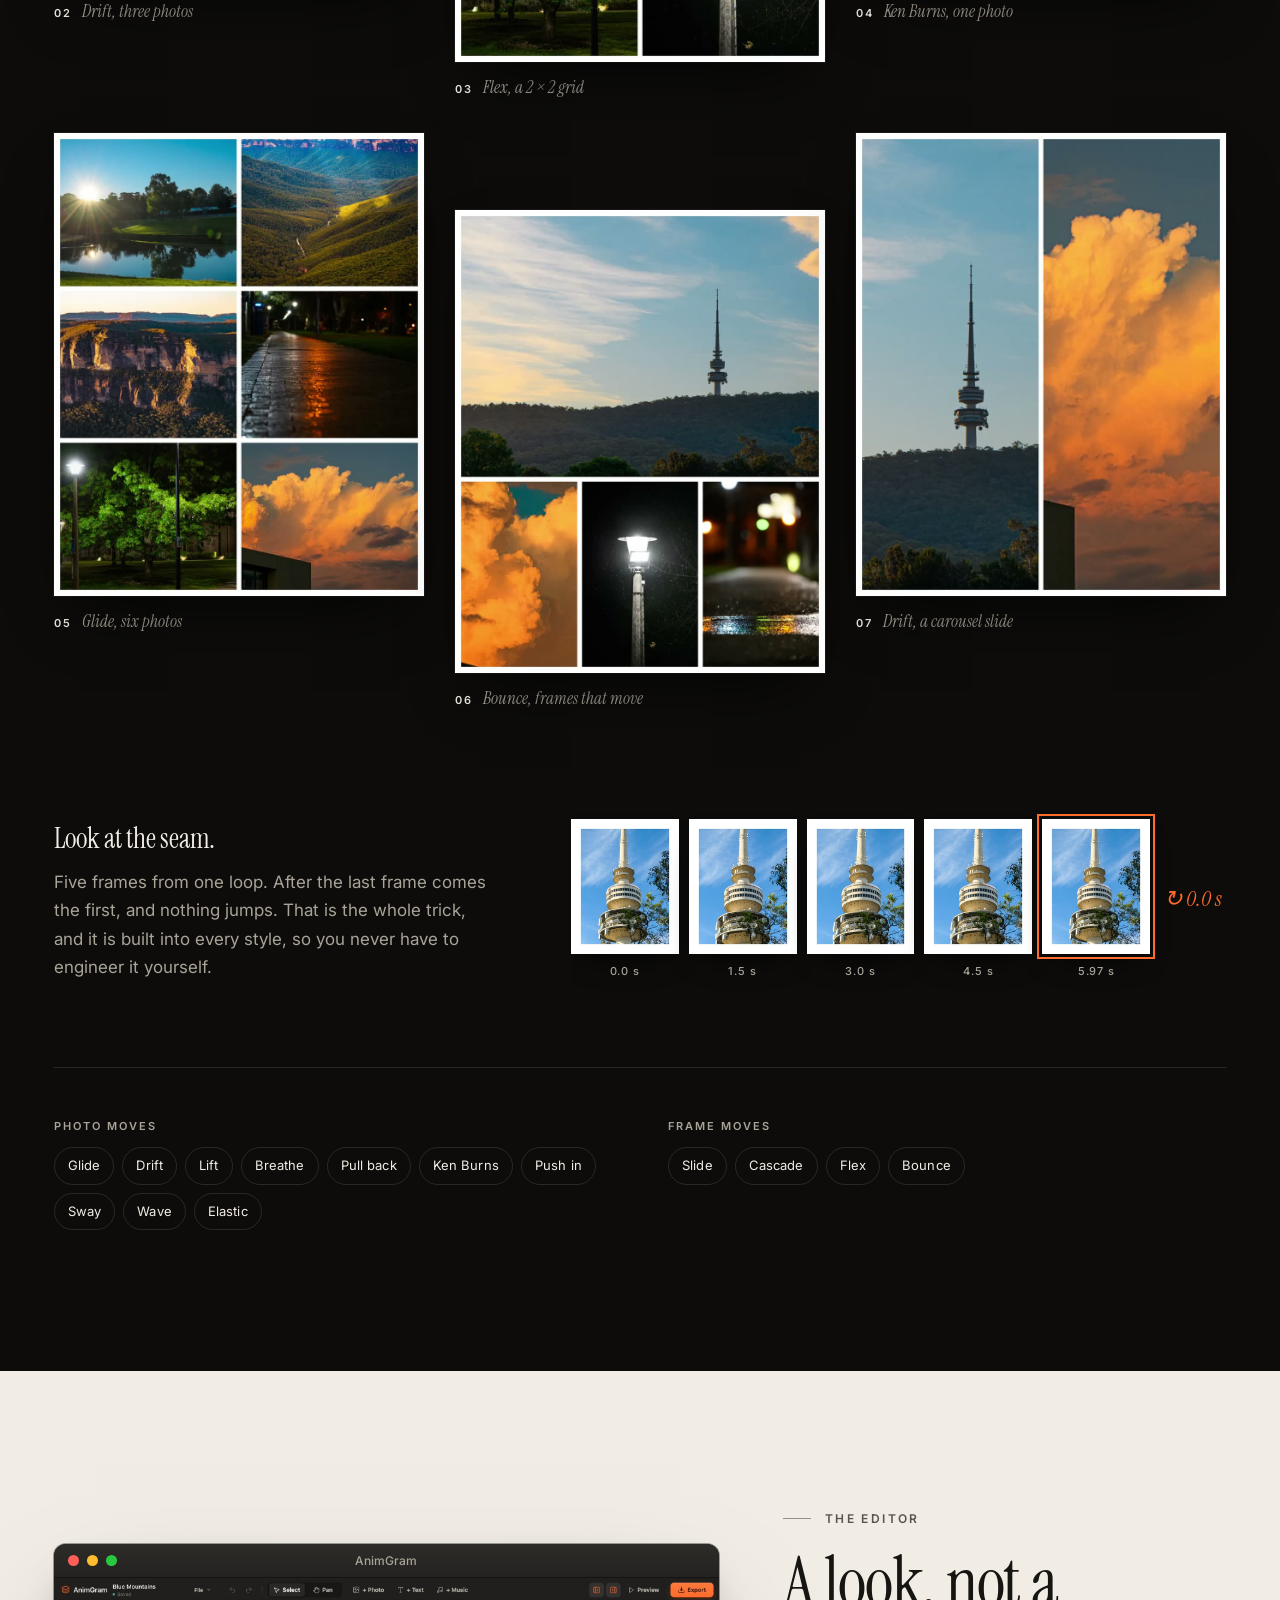
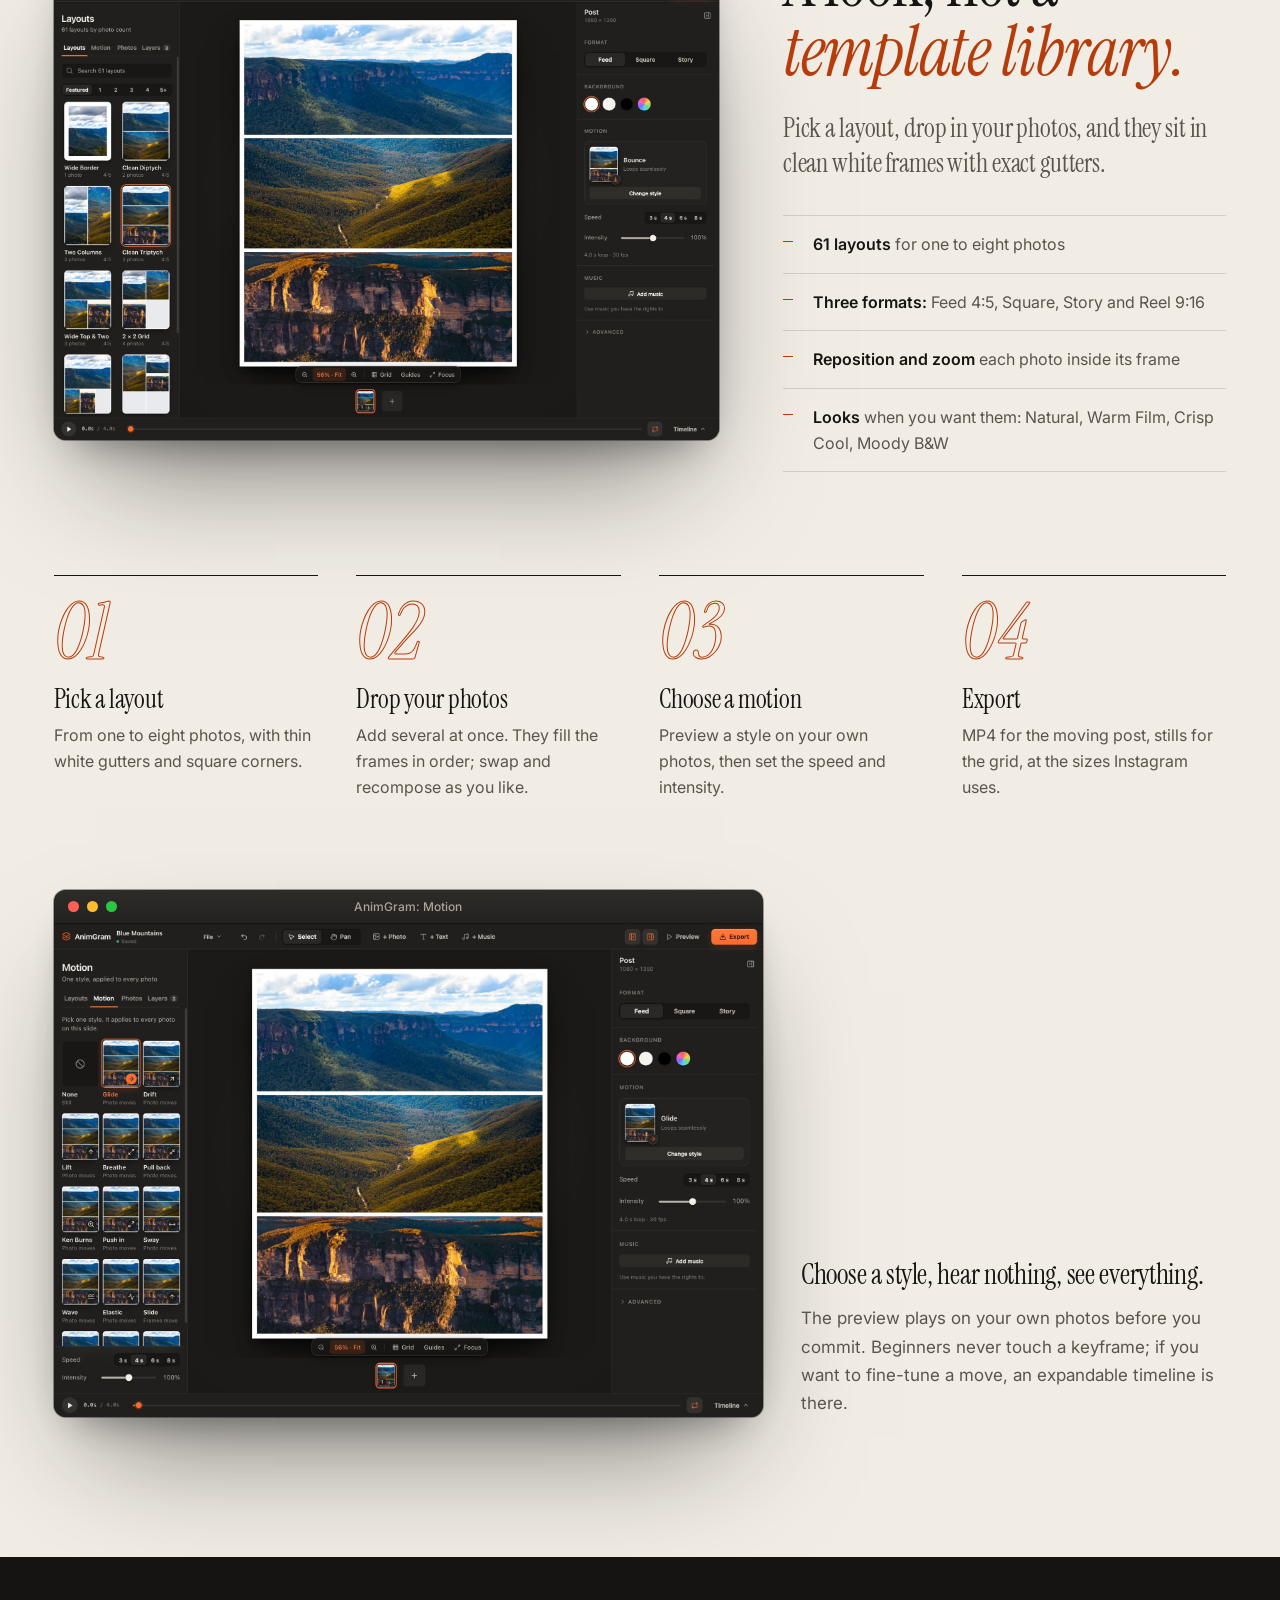
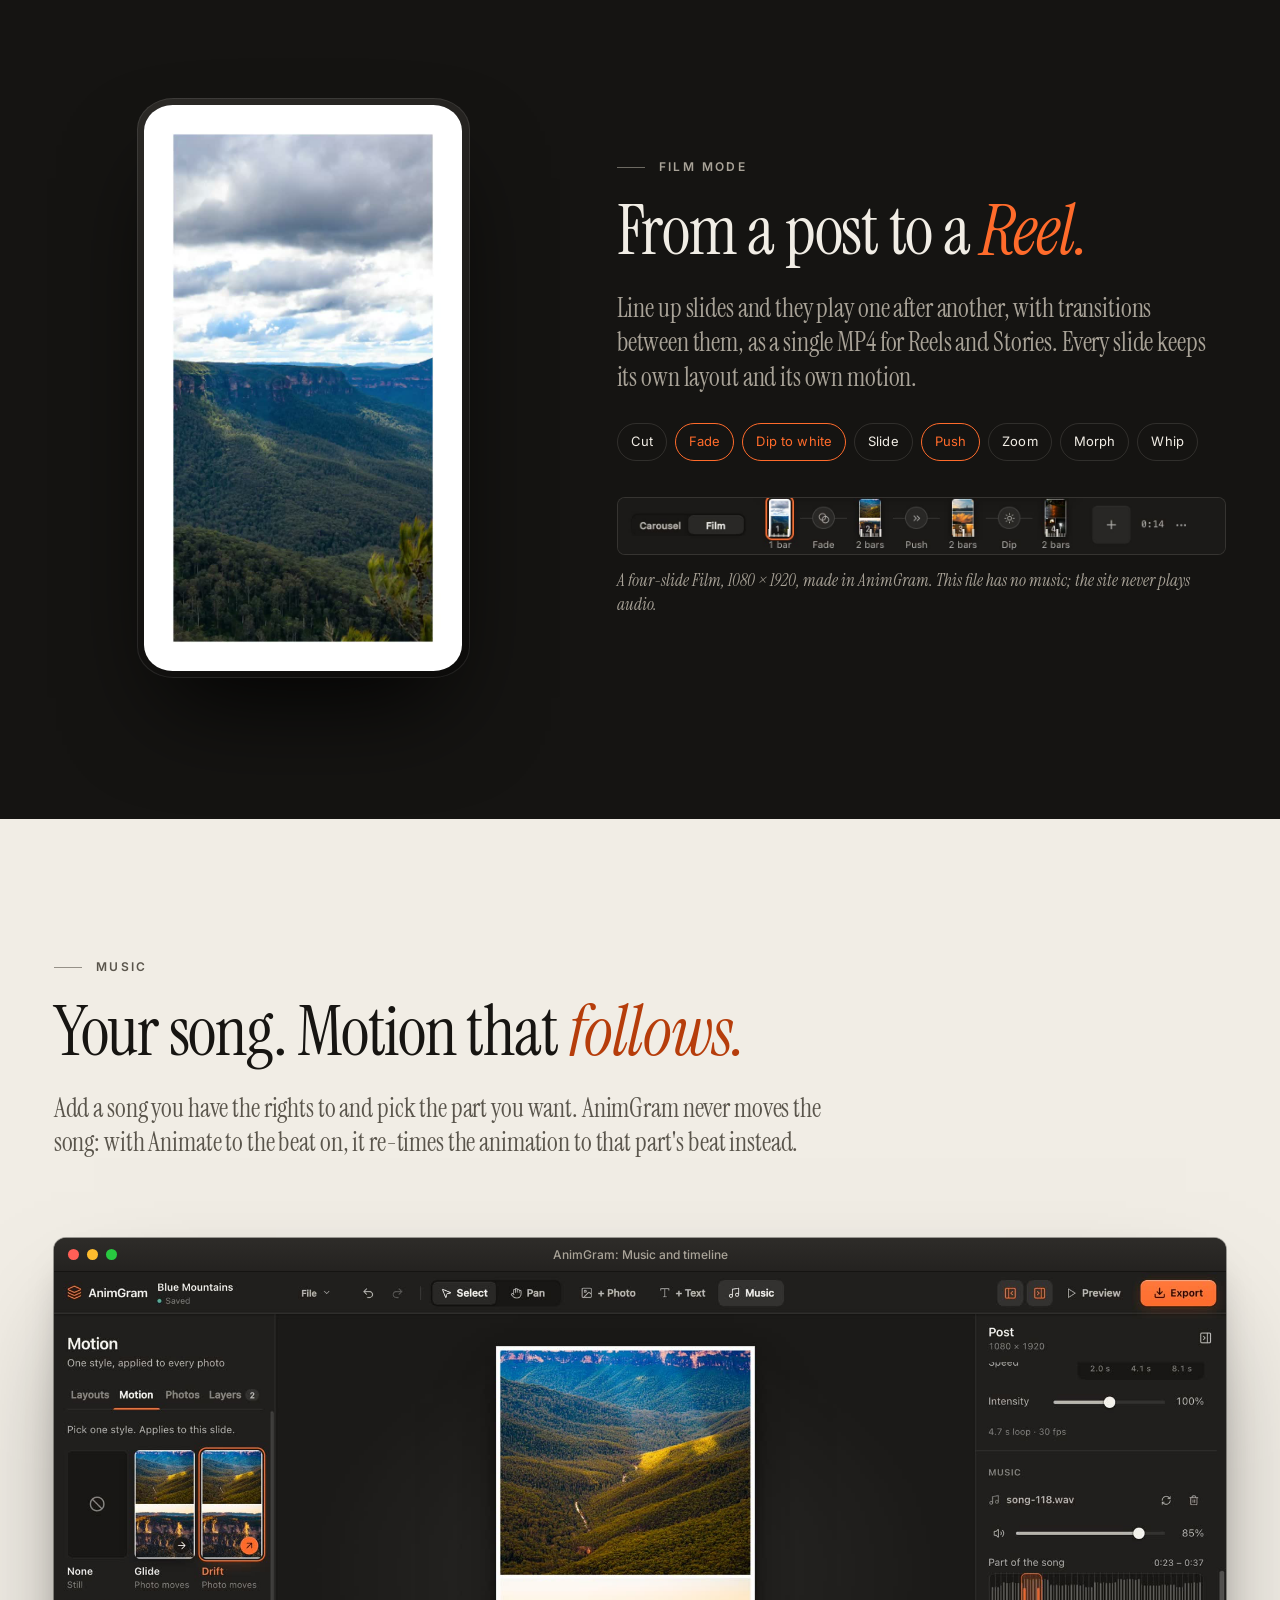
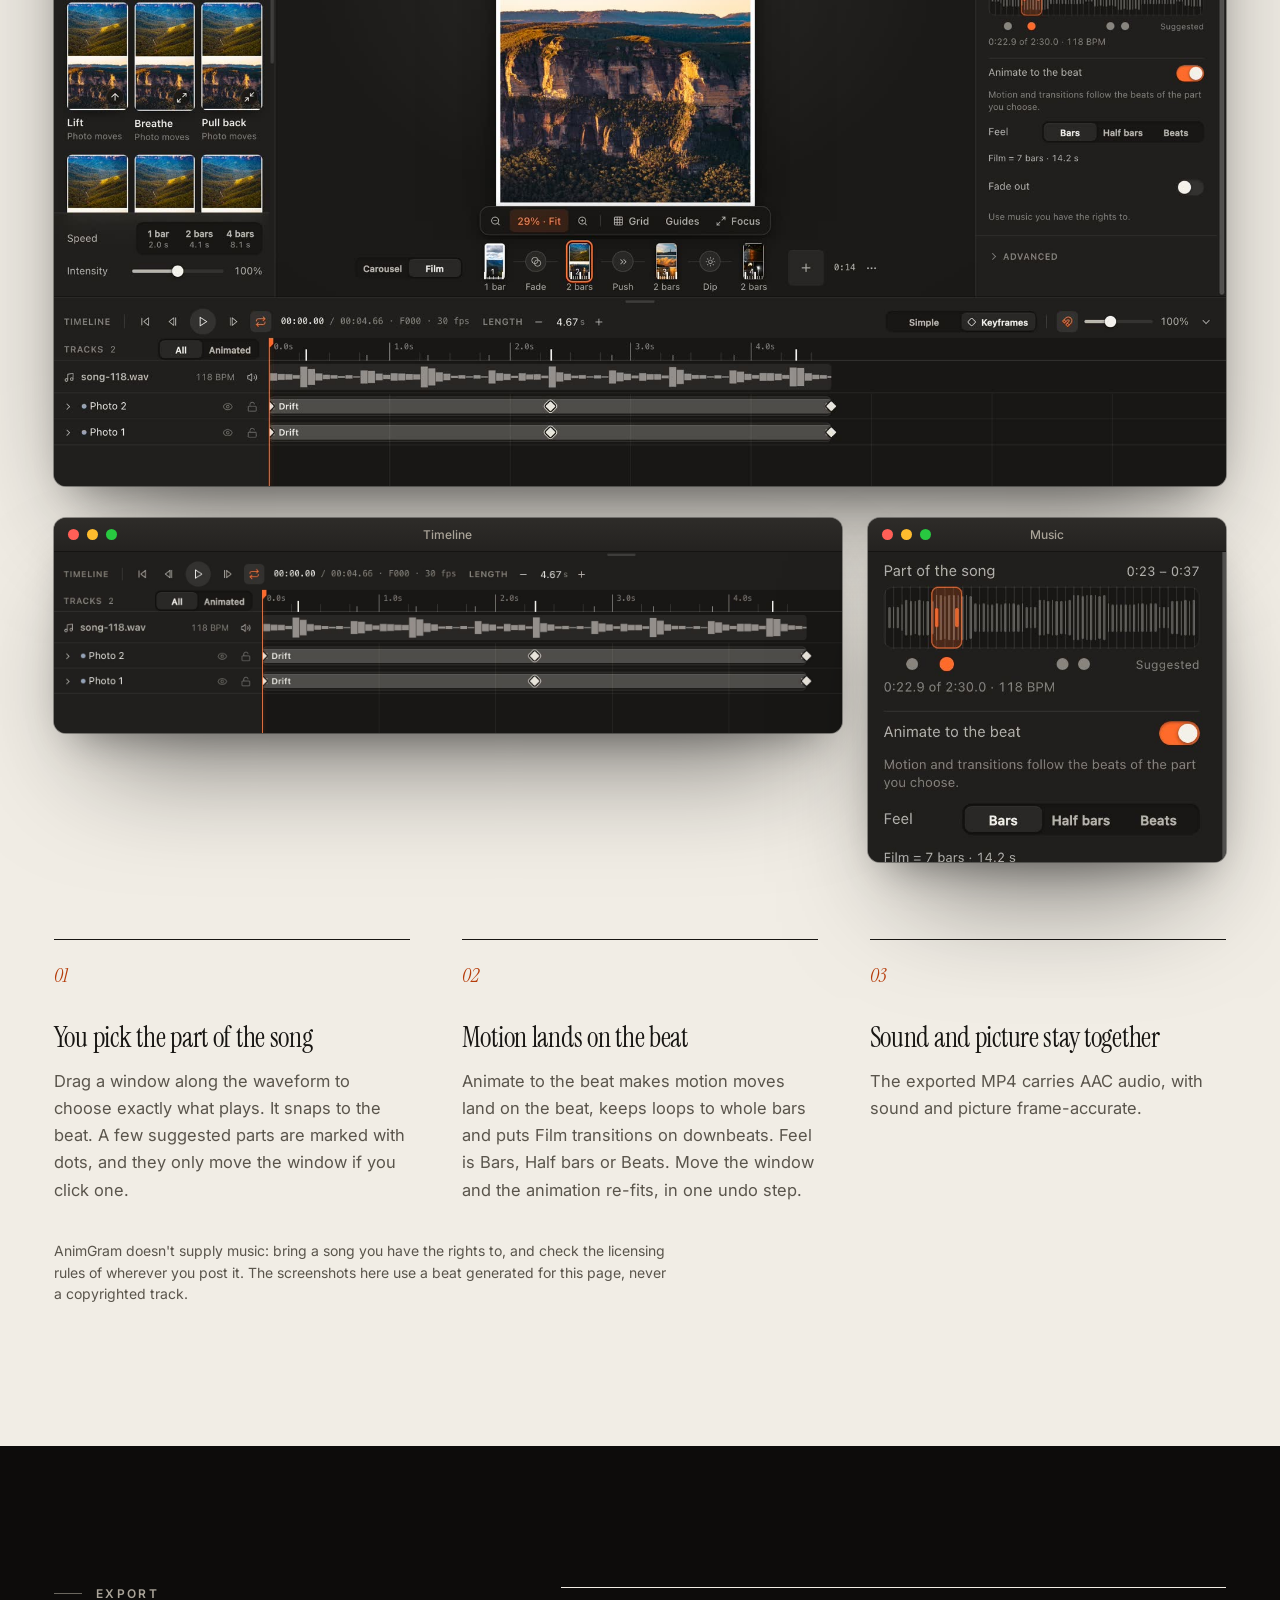
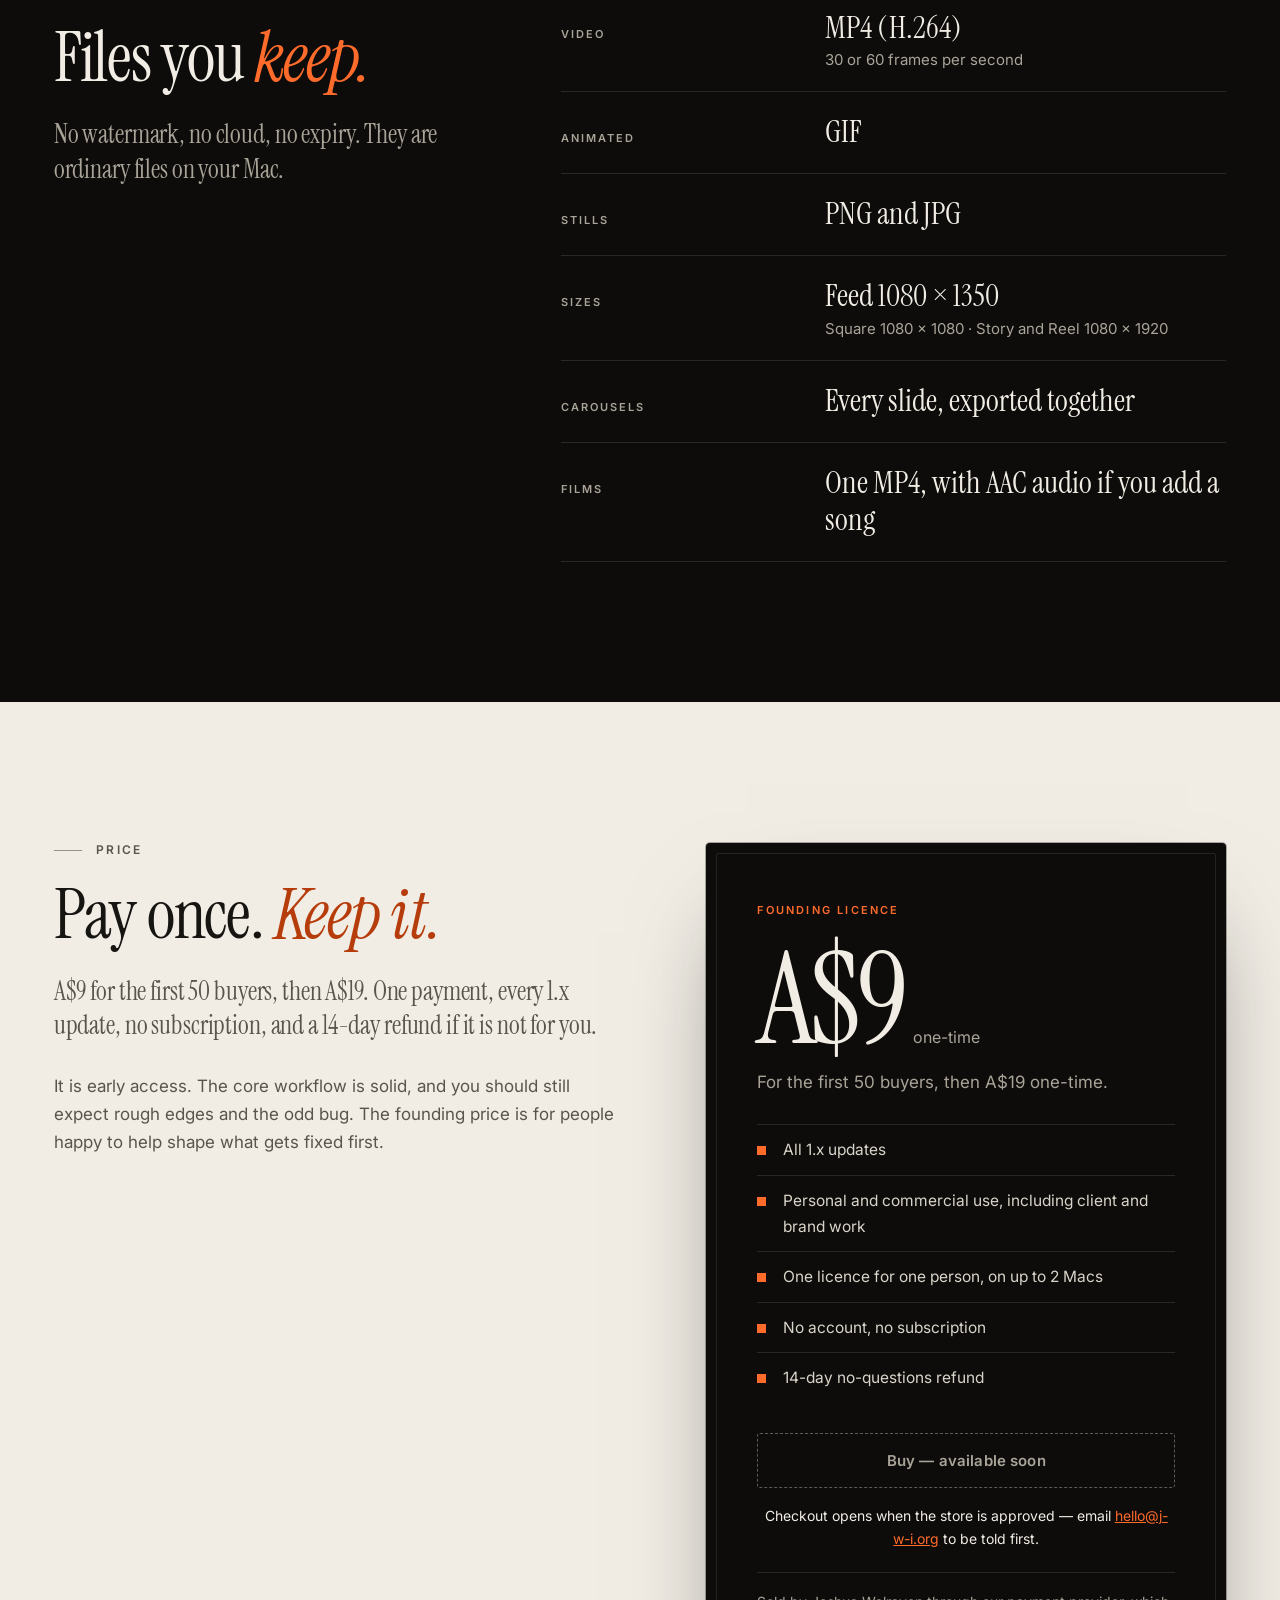
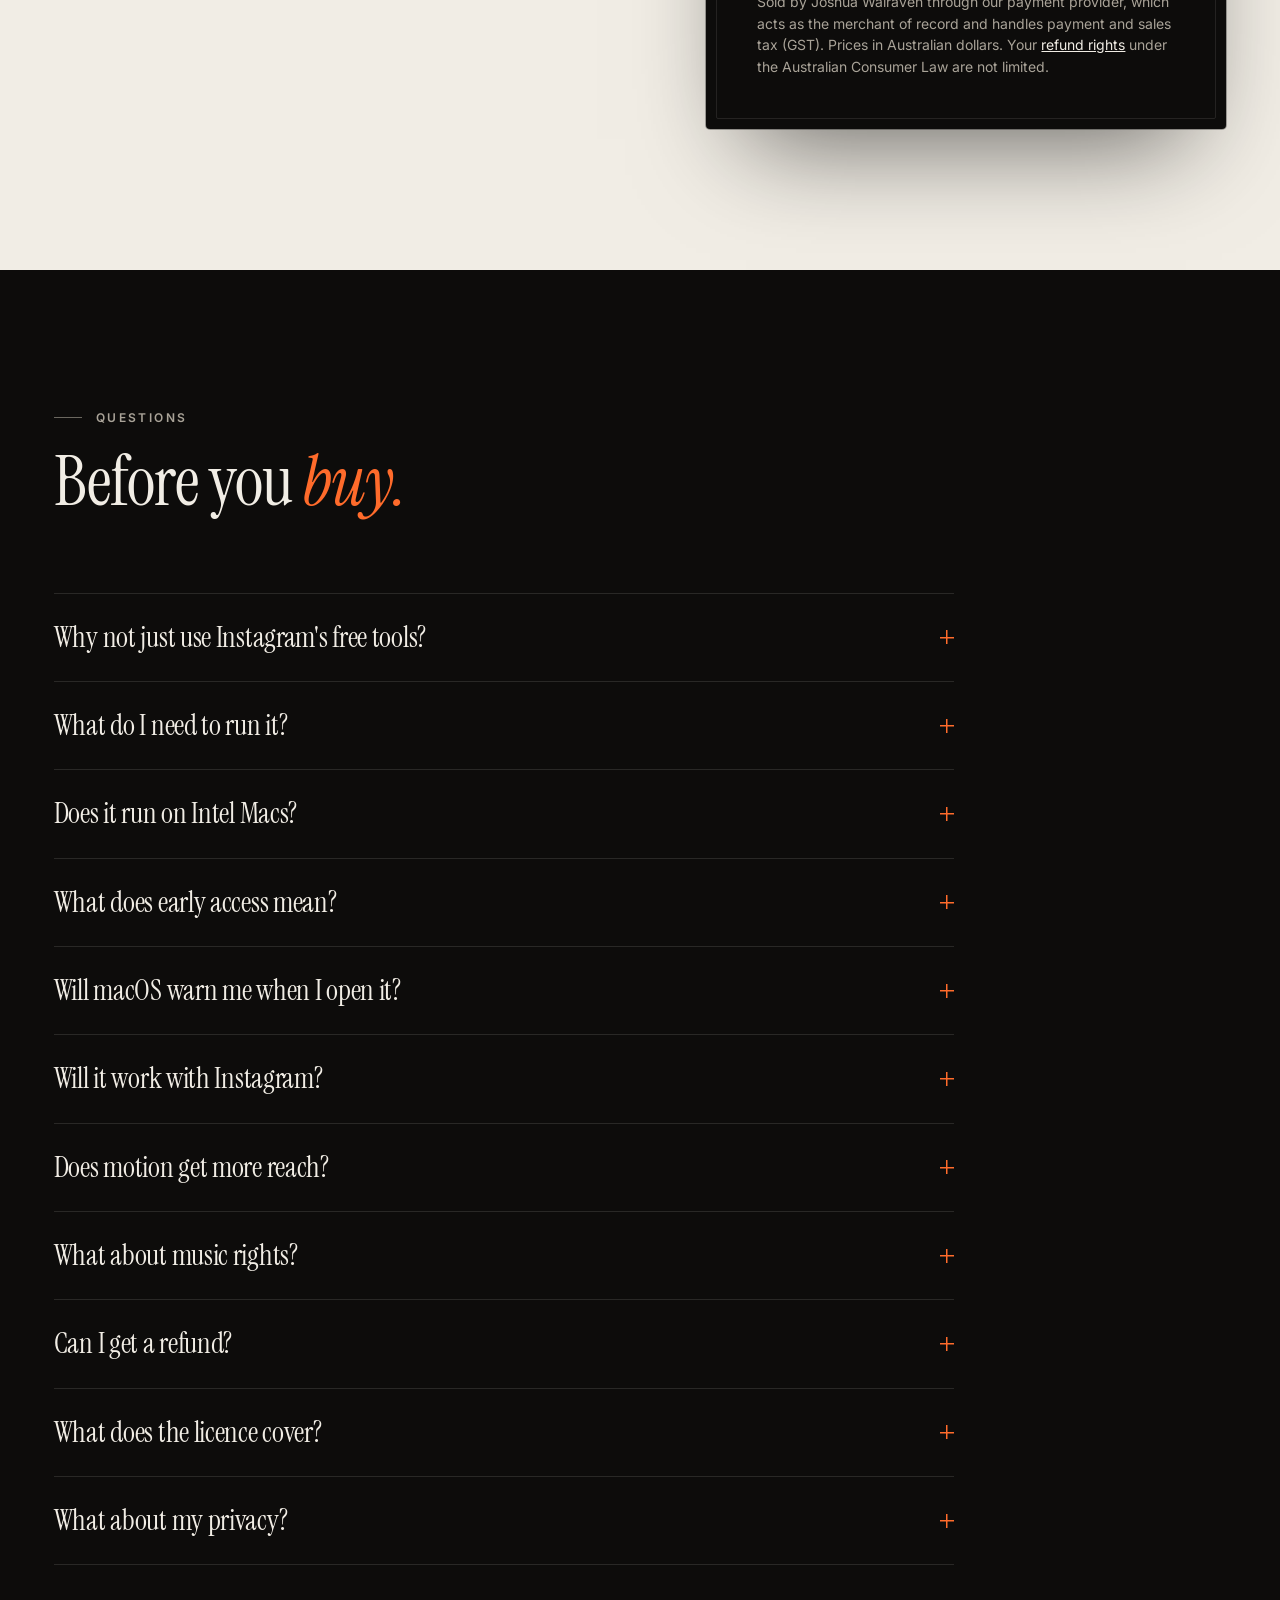
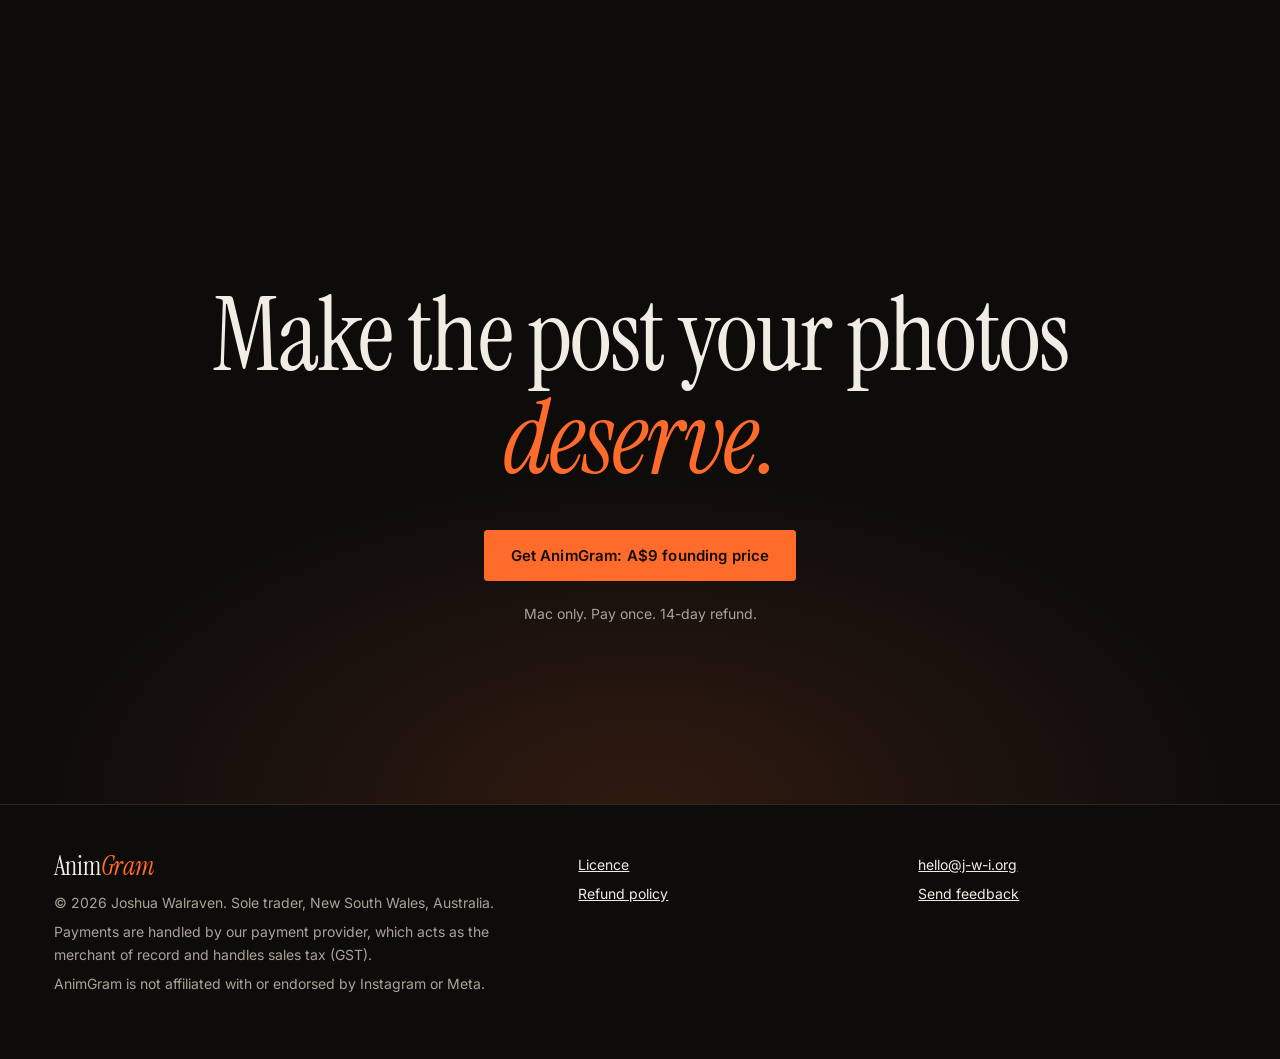
==== commit bb3472f3: "AnimGram page: editorial overhaul (why buy, motion, film, music to the beat), new loops and UI shots" ====
--- a/animgram/index.html
+++ b/animgram/index.html
@@ -3,236 +3,404 @@
 <head>
 <meta charset="utf-8">
 <meta name="viewport" content="width=device-width, initial-scale=1">
-<title>AnimGram - looping Instagram posts from your photos, on your Mac</title>
-<meta name="description" content="AnimGram is a Mac app that turns your photos into clean white-frame Instagram posts with a looping motion style. One-time purchase, no account, works offline.">
+<title>AnimGram: looping Instagram posts from your photos, on your Mac</title>
+<meta name="description" content="AnimGram is a Mac app that turns your photos into clean white-frame Instagram posts that loop, and into Reels that follow the beat. One-time purchase, no account, works offline.">
+<meta name="theme-color" content="#0d0c0b">
 <link rel="preconnect" href="https://fonts.googleapis.com">
 <link rel="preconnect" href="https://fonts.gstatic.com" crossorigin>
-<link href="https://fonts.googleapis.com/css2?family=Fraunces:opsz,wght@9..144,400;9..144,500&family=Inter:wght@400;500;600&display=swap" rel="stylesheet">
-<style>
-:root{
-  --bg:#161616; --bg2:#1d1d1d; --line:#2e2e2e; --text:#ecebe8; --muted:#a8a6a1; --accent:#ff6b2b; --paper:#f4f2ee;
-  --serif:'Fraunces',Georgia,'Times New Roman',serif; --sans:'Inter',system-ui,-apple-system,'Segoe UI',sans-serif;
-}
-*{box-sizing:border-box}
-html{scroll-behavior:smooth}
-body{margin:0;background:var(--bg);color:var(--text);font:400 17px/1.6 var(--sans);-webkit-font-smoothing:antialiased;overflow-x:hidden}
-a{color:inherit}
-h1,h2,.sub{overflow-wrap:break-word}
-.wrap{max-width:1120px;margin:0 auto;padding:0 16px}
-@media(min-width:720px){.wrap{padding:0 32px}}
-header.top{display:flex;justify-content:space-between;align-items:center;padding:22px 0}
-.mark{font:500 20px var(--serif);letter-spacing:.01em;text-decoration:none}
-.mark i{font-style:normal;color:var(--accent)}
-nav a{font-size:14px;color:var(--muted);text-decoration:none;margin-left:22px}
-nav a:hover{color:var(--text)}
-.hero{padding:56px 0 40px;display:grid;gap:48px;grid-template-columns:minmax(0,1fr)}.hero>*{min-width:0}
-@media(min-width:900px){.hero{grid-template-columns:minmax(0,1.05fr) minmax(0,.95fr);align-items:center;padding:96px 0 72px}}
-.eyebrow{font-size:13px;letter-spacing:.14em;text-transform:uppercase;color:var(--muted);margin:0 0 20px}
-h1{font:400 clamp(38px,6vw,68px)/1.06 var(--serif);letter-spacing:-.015em;margin:0 0 24px}
-h1 em{font-style:italic;color:var(--accent)}
-.sub{font-size:19px;color:var(--muted);max-width:34em;margin:0 0 32px}
-.cta-row{display:flex;flex-wrap:wrap;gap:16px;align-items:center}
-.btn{display:inline-block;background:var(--accent);color:#161616;font-weight:600;text-decoration:none;padding:15px 24px;border-radius:2px;font-size:16px}
-.btn:hover{background:#ff8450}
-.btn:focus-visible,a:focus-visible,summary:focus-visible{outline:2px solid var(--accent);outline-offset:3px}
-.btn.ghost{background:none;color:var(--text);border:1px solid #555}
-.btn.ghost:hover{border-color:var(--text)}
-.fine{font-size:14px;color:var(--muted);margin:14px 0 0}
-/* demo frame */
-.demo{position:relative;aspect-ratio:4/5;background:var(--bg2);border:1px solid var(--line);overflow:hidden;max-width:460px;width:100%;margin:0 auto}
-.demo video{position:absolute;inset:0;width:100%;height:100%;object-fit:cover;display:block}
-.ph{position:absolute;inset:0;display:block;background:#fff;padding:3%;}
-.demo.ready .ph{display:none}
-.demo video{z-index:1}
-.ph .g{display:grid;gap:3%;height:100%;grid-template-columns:1fr 1fr 1fr;animation:pan 8s ease-in-out infinite alternate}
-.ph .g span{background:linear-gradient(160deg,#6d7a80,#2f3a40);display:block}
-.ph .g span:nth-child(2){background:linear-gradient(200deg,#a9a095,#4a4239)}
-.ph .g span:nth-child(3){background:linear-gradient(120deg,#8a6f5a,#31261e)}
-@keyframes pan{from{grid-template-columns:1fr 1fr 1fr}to{grid-template-columns:.6fr 1.5fr .9fr}}
-.ph p{position:absolute;left:0;right:0;bottom:14px;margin:0;text-align:center;font-size:12px;color:#555;letter-spacing:.08em;text-transform:uppercase}
-.cap{font-size:13px;color:var(--muted);margin:12px 0 0;text-align:center}
-section{padding:72px 0;border-top:1px solid var(--line)}
-h2{font:400 clamp(30px,4vw,44px)/1.12 var(--serif);letter-spacing:-.01em;margin:0 0 16px}
-.lede{color:var(--muted);max-width:36em;margin:0 0 40px}
-.reel{display:grid;gap:32px}
-@media(min-width:720px){.reel{grid-template-columns:repeat(3,1fr)}}
-.steps{display:grid;gap:32px;list-style:none;margin:0;padding:0;counter-reset:s}
-@media(min-width:800px){.steps{grid-template-columns:repeat(4,1fr)}}
-.steps li{counter-increment:s;border-top:1px solid #555;padding-top:16px}
-.steps li::before{content:"0" counter(s);font:italic 400 15px var(--serif);color:var(--accent)}
-.steps h3{font:500 21px var(--serif);margin:6px 0 8px}
-.steps p{margin:0;color:var(--muted);font-size:16px}
-.feat{display:grid;gap:0 48px;list-style:none;padding:0;margin:0}
-@media(min-width:800px){.feat{grid-template-columns:1fr 1fr}}
-.feat li{padding:18px 0;border-bottom:1px solid var(--line)}
-.feat b{display:block;font-weight:600;margin-bottom:2px}
-.feat span{color:var(--muted);font-size:16px}
-.soon{font-size:14px;color:var(--muted);margin-top:24px}
-.price{background:var(--paper);color:#1b1b1b;padding:36px 24px;max-width:560px}
-@media(min-width:600px){.price{padding:48px}}
-.price .amt{font:400 64px/1 var(--serif);margin:8px 0 4px}
-.price .amt small{font:400 18px var(--sans);color:#555;margin-left:8px}
-.price .then{margin:0 0 24px;color:#444}
-.price ul{margin:0 0 28px;padding:0;list-style:none}
-.price li{padding:9px 0 9px 22px;border-top:1px solid #ddd;position:relative;font-size:16px}
-.price li::before{content:"";position:absolute;left:0;top:18px;width:8px;height:8px;background:var(--accent)}
-.price .btn{display:block;text-align:center}
-.price .fine{color:#555}
-details{border-top:1px solid var(--line);padding:18px 0}
-details:last-of-type{border-bottom:1px solid var(--line)}
-summary{cursor:pointer;font:500 20px var(--serif);list-style:none;display:flex;justify-content:space-between;gap:16px}
-summary::-webkit-details-marker{display:none}
-summary::after{content:"+";color:var(--accent)}
-details[open] summary::after{content:"\2212"}
-details p{color:var(--muted);margin:12px 0 0;max-width:42em;font-size:16px}
-footer{border-top:1px solid var(--line);padding:40px 0 56px;color:var(--muted);font-size:14px}
-footer .cols{display:grid;gap:24px}
-@media(min-width:720px){footer .cols{grid-template-columns:1.4fr 1fr 1fr}}
-footer a{color:var(--text)}
-footer p{margin:0 0 6px}
-@media (prefers-reduced-motion:reduce){html{scroll-behavior:auto}.ph .g{animation:none}}
-</style>
+<link href="https://fonts.googleapis.com/css2?family=Inter:wght@400;500;600&family=Instrument+Serif:ital@0;1&display=swap" rel="stylesheet">
+<link rel="preload" as="image" href="assets/loop-mountains.jpg" fetchpriority="high">
+<link rel="stylesheet" href="site.css">
+<script>document.documentElement.className+=' js';</script>
 </head>
 <body>
-<div class="wrap">
-<header class="top">
-  <a class="mark" href="#">Anim<i>Gram</i></a>
-  <nav aria-label="Main"><a href="#how">How it works</a><a href="#price">Price</a><a href="#faq">FAQ</a></nav>
+<a class="skip" href="#main">Skip to content</a>
+
+<header class="site-head">
+  <div class="wrap">
+    <a class="mark" href="#top" aria-label="AnimGram, back to top">Anim<i>Gram</i></a>
+    <nav class="site-nav" aria-label="Main">
+      <a href="#motion">Motion</a><a href="#editor">Editor</a><a href="#film">Film</a><a href="#music">Music</a><a href="#price">Price</a><a href="#faq">FAQ</a>
+    </nav>
+    <a class="btn sm" href="#price" data-buy>Get AnimGram</a>
+  </div>
 </header>
 
-<main>
-<div class="hero">
-  <div>
-    <p class="eyebrow">A Mac app for photographers</p>
-    <h1>Your photos, framed and <em>quietly moving</em>.</h1>
-    <p class="sub">Build Instagram posts from your own photos in clean white frames, add a looping motion style, and export MP4 or stills. One payment. No account. Works offline.</p>
-    <div class="cta-row">
-      <a class="btn" href="#price">Get AnimGram &mdash; A$9 founding price</a>
-      <a class="btn ghost" href="#motion">See it in motion</a>
-    </div>
-    <p class="fine">First 50 buyers, then A$19. Early access for macOS 13.3 or later, Apple silicon and Intel.</p>
-  </div>
-  <figure style="margin:0">
-    <div class="demo" data-demo>
-      <video autoplay muted loop playsinline preload="metadata" poster="assets/poster-1.jpg" aria-label="Blue Mountains, golden hour: three photos of golden sandstone cliffs and green valleys in white frames, drifting calmly in a seamless loop">
-        <source src="assets/demo-1.mp4" type="video/mp4">
-      </video>
-      <div class="ph" role="img" aria-label="Placeholder: three photo frames in white gutters"><div class="g"><span></span><span></span><span></span></div><p>Demo video coming</p></div>
-    </div>
-    <figcaption class="cap">Blue Mountains, golden hour. Three photos, calm drift. All demo photos are the maker's own.</figcaption>
-  </figure>
-</div>
-
-<section id="motion">
-  <p class="eyebrow">In motion</p>
-  <h2>Three posts, each one loops.</h2>
-  <p class="lede">Slow pans, frames that gently flex and trade space, and bouncy frame moves. The last frame meets the first, so the post can run all day without a visible seam.</p>
-  <div class="reel">
-    <figure style="margin:0">
-      <div class="demo" data-demo>
-        <video autoplay muted loop playsinline preload="metadata" poster="assets/poster-1.jpg" aria-label="Blue Mountains, golden hour: three-photo layout of sandstone cliffs and valleys, calm drift in a seamless loop"><source src="assets/demo-1.mp4" type="video/mp4"></video>
-        <div class="ph" role="img" aria-label="Placeholder for the Blue Mountains, golden hour demo"><div class="g"><span></span><span></span><span></span></div><p>Demo video coming</p></div>
-      </div>
-      <figcaption class="cap">Blue Mountains, golden hour: three photos, calm drift</figcaption>
-    </figure>
-    <figure style="margin:0">
-      <div class="demo" data-demo>
-        <video autoplay muted loop playsinline preload="metadata" poster="assets/poster-2.jpg" aria-label="After rain: a 2 by 2 grid of rainy night street lamps in Canberra, frames gently flexing in a loop"><source src="assets/demo-2.mp4" type="video/mp4"></video>
-        <div class="ph" role="img" aria-label="Placeholder for the After rain demo"><div class="g"><span></span><span></span><span></span></div><p>Demo video coming</p></div>
-      </div>
-      <figcaption class="cap">After rain: 2x2 grid, frames that gently flex</figcaption>
-    </figure>
-    <figure style="margin:0">
-      <div class="demo" data-demo>
-        <video autoplay muted loop playsinline preload="metadata" poster="assets/poster-3.jpg" aria-label="Canberra skies: a two-slide carousel, Telstra Tower at dusk and storm clouds, in a loop"><source src="assets/demo-3.mp4" type="video/mp4"></video>
-        <div class="ph" role="img" aria-label="Placeholder for the Canberra skies carousel demo"><div class="g"><span></span><span></span><span></span></div><p>Demo video coming</p></div>
-      </div>
-      <figcaption class="cap">Canberra skies: a two-slide carousel. All photos are the maker's own, no stock.</figcaption>
-    </figure>
-  </div>
-</section>
-
-<section id="how">
-  <p class="eyebrow">How it works</p>
-  <h2>Four steps, about two minutes.</h2>
-  <ol class="steps" style="margin-top:40px">
-    <li><h3>Pick a layout</h3><p>From one to eight photos, with thin white gutters and square corners.</p></li>
-    <li><h3>Drop your photos</h3><p>Add several at once. They fill the frames in order; swap and recompose as you like.</p></li>
-    <li><h3>Choose a motion</h3><p>Preview a style on your own photos, then set the speed and intensity.</p></li>
-    <li><h3>Export</h3><p>MP4 for the moving post, JPG or PNG for stills, at the sizes Instagram uses.</p></li>
-  </ol>
-</section>
-
-<section id="features">
-  <p class="eyebrow">What is in it</p>
-  <h2>Made for photographs.</h2>
-  <ul class="feat" style="margin-top:40px">
-    <li><b>Clean white-frame layouts</b><span>1 to 8 photos, thin white gutters, square corners.</span></li>
-    <li><b>Looping motion styles</b><span>Slow pans, frames that gently flex and trade space, and bouncy frame moves.</span></li>
-    <li><b>Three sizes</b><span>1080&times;1350 (4:5), 1080&times;1080 and 1080&times;1920.</span></li>
-    <li><b>MP4 video or stills</b><span>Export an MP4, or JPG and PNG stills.</span></li>
-    <li><b>Multi-slide carousels</b><span>Build several slides in one post and export them together.</span></li>
-    <li><b>Keyframe timeline</b><span>For when you want to fine-tune a move. Out of your way until you need it.</span></li>
-    <li><b>Local files, no account</b><span>Your photos stay on your Mac. No sign-up, no subscription.</span></li>
-    <li><b>Personal and commercial use</b><span>Post your own work or client and brand work.</span></li>
-  </ul>
-  <p class="soon">In progress, not in the current build: music in exports and GIF export. They are planned for early access updates and may change.</p>
-</section>
-
-<section id="price">
-  <p class="eyebrow">Price</p>
-  <h2>Pay once.</h2>
-  <div class="price" style="margin-top:32px">
-    <div style="font-size:13px;letter-spacing:.14em;text-transform:uppercase;color:#555">Founding licence</div>
-    <div class="amt">A$9<small>one-time</small></div>
-    <p class="then">For the first 50 buyers, then A$19 one-time.</p>
-    <ul>
-      <li>All 1.x updates</li>
-      <li>Personal and commercial use, including client and brand work</li>
-      <li>One licence for one person, on up to 2 Macs</li>
-      <li>No account, no subscription</li>
-      <li>14-day no-questions refund</li>
+<main id="main">
+
+<!-- 1. HERO ------------------------------------------------------------>
+<section class="hero" id="top">
+  <div class="wrap">
+    <div class="hero-grid">
+      <div>
+        <p class="eyebrow">A Mac app for photographers</p>
+        <h1>Your photos, framed and <em>quietly moving.</em></h1>
+        <p class="lede">AnimGram turns your photos into white-framed Instagram posts that loop, and into Reels that follow the beat. Made on your Mac. Paid for once.</p>
+        <div class="cta-row">
+          <a class="btn" href="#price" data-buy>Get AnimGram: A$9 founding price</a>
+          <a class="btn ghost" href="#motion">See the work</a>
+        </div>
+        <p class="fine">A$9 for the first 50 buyers, then A$19 once. macOS 13.3 or later, Apple silicon and Intel.</p>
+      </div>
+      <figure class="plate">
+        <div class="frame">
+          <video autoplay muted loop playsinline preload="auto" poster="assets/loop-mountains.jpg" aria-label="Blue Mountains, golden hour: three photographs of sandstone cliffs and green valleys in white frames, drifting in a seamless loop"><source src="assets/loop-mountains.mp4" type="video/mp4"></video>
+        </div>
+        <figcaption class="cap"><b>Plate 01</b>Blue Mountains, golden hour. Three photos, one calm loop, exported from AnimGram. All photographs are the maker's own.</figcaption>
+      </figure>
+    </div>
+
+    <div class="proof reveal">
+      <ul>
+        <li><svg viewBox="0 0 24 24" fill="none" stroke="currentColor" stroke-width="1.6" stroke-linecap="round" stroke-linejoin="round" aria-hidden="true"><path d="M12 3l7 3v5c0 4.5-3 8-7 10-4-2-7-5.5-7-10V6z"/><path d="M9 12l2 2 4-4"/></svg><span><b>Notarised by Apple</b>Opens like any app you download</span></li>
+        <li><svg viewBox="0 0 24 24" fill="none" stroke="currentColor" stroke-width="1.6" stroke-linecap="round" stroke-linejoin="round" aria-hidden="true"><rect x="4" y="11" width="16" height="9" rx="2"/><path d="M8 11V8a4 4 0 018 0v3"/></svg><span><b>Works offline</b>Nothing leaves your Mac</span></li>
+        <li><svg viewBox="0 0 24 24" fill="none" stroke="currentColor" stroke-width="1.6" stroke-linecap="round" stroke-linejoin="round" aria-hidden="true"><circle cx="12" cy="8" r="3.5"/><path d="M5 20c1-4 4-6 7-6s6 2 7 6"/><path d="M3 3l18 18"/></svg><span><b>No account, no tracking</b>Not in the app, not on this site</span></li>
+        <li><svg viewBox="0 0 24 24" fill="none" stroke="currentColor" stroke-width="1.6" stroke-linecap="round" stroke-linejoin="round" aria-hidden="true"><path d="M3 12l9-9h8v8l-9 9z"/><circle cx="15.5" cy="8.5" r="1.2"/></svg><span><b>Pay once</b>All 1.x updates, no subscription</span></li>
+      </ul>
+    </div>
+  </div>
+  <div style="height:clamp(56px,8vw,120px)"></div>
+</section>
+
+<!-- 2. THE FEED -------------------------------------------------------->
+<section class="sec dark alt" id="feed">
+  <div class="wrap">
+    <div class="feed-head">
+      <div class="reveal">
+        <p class="eyebrow">In the feed</p>
+        <h2>A feed of stills. Then one that <em>quietly moves.</em></h2>
+      </div>
+      <p class="body reveal" style="--d:.1s">Our opinion, not a statistic: motion catches the eye. We make no promises about reach, because nobody honestly can. What we can promise is a post that looks like you made it on purpose.</p>
+    </div>
+
+    <div class="phones" role="group" aria-label="Three example phone feeds, each showing an AnimGram loop">
+      <div class="phone l reveal" data-parallax="0.04">
+        <div class="bezel"><div class="screen"><span class="notch"></span><div class="f-top"></div>
+          <div class="f-card-h"><i></i>yourname<span>···</span></div>
+          <div class="f-media"><video data-src="assets/loop-tower.mp4" data-poster="assets/loop-tower.jpg" muted loop playsinline preload="none" aria-label="A tall tower against blue sky in a white frame, slowly zooming in a loop"></video></div>
+          <div class="f-row"><i></i><i></i><i></i></div><div class="f-line"></div><div class="f-line s"></div>
+          <div class="f-card-h f-next"><i></i>yourname<span>···</span></div>
+          <div class="f-media f-peek"><img src="assets/loop-skies.jpg" alt="" loading="lazy" width="864" height="1080"></div>
+        </div></div>
+      </div>
+      <div class="phone c reveal" style="--d:.12s" data-parallax="-0.02">
+        <div class="bezel"><div class="screen"><span class="notch"></span><div class="f-top"></div>
+          <div class="f-card-h"><i></i>yourname<span>···</span></div>
+          <div class="f-media"><video data-src="assets/loop-six.mp4" data-poster="assets/loop-six.jpg" muted loop playsinline preload="none" aria-label="Six photographs in a white-framed grid gliding gently in a loop"></video></div>
+          <div class="f-row"><i></i><i></i><i></i></div><div class="f-line"></div><div class="f-line s"></div>
+          <div class="f-card-h f-next"><i></i>yourname<span>···</span></div>
+          <div class="f-media f-peek"><img src="assets/loop-rain.jpg" alt="" loading="lazy" width="864" height="1080"></div>
+        </div></div>
+      </div>
+      <div class="phone r reveal" style="--d:.24s" data-parallax="0.05">
+        <div class="bezel"><div class="screen"><span class="notch"></span><div class="f-top"></div>
+          <div class="f-card-h"><i></i>yourname<span>···</span></div>
+          <div class="f-media"><video data-src="assets/loop-lamps.mp4" data-poster="assets/loop-lamps.jpg" muted loop playsinline preload="none" aria-label="A hero photograph of a dusk sky above three smaller night photographs, frames bouncing in a loop"></video></div>
+          <div class="f-row"><i></i><i></i><i></i></div><div class="f-line"></div><div class="f-line s"></div>
+          <div class="f-card-h f-next"><i></i>yourname<span>···</span></div>
+          <div class="f-media f-peek"><img src="assets/loop-mountains.jpg" alt="" loading="lazy" width="960" height="1200"></div>
+        </div></div>
+      </div>
+    </div>
+    <p class="fine reveal" style="text-align:center;margin-top:12px">Generic phone mock-ups. The loops are real exports from AnimGram.</p>
+  </div>
+</section>
+
+<!-- 3. WHY ------------------------------------------------------------->
+<section class="sec paper" id="why">
+  <div class="wrap">
+    <div class="sec-head reveal">
+      <p class="eyebrow">Why pay for this</p>
+      <h2>Free tools are good. This is for a <em>narrower person.</em></h2>
+      <p class="lede">Instagram's own Edits app is free, and Canva has a free tier. If a quick phone collage already does the job, keep using it. People choose AnimGram when they want these three things.</p>
+    </div>
+    <ol class="trio">
+      <li class="reveal"><span class="n">01</span><h3>A look, not a template library</h3><p>Thin white gutters, square corners, one to eight photos. The layouts and the motion are tuned for photographs shown as photographs, not for flyers or promo graphics.</p></li>
+      <li class="reveal" style="--d:.1s"><span class="n">02</span><h3>Loops that actually loop</h3><p>Every motion style is built so the last frame meets the first. The post runs all day without a visible seam, and its first frame is exactly the layout you built.</p></li>
+      <li class="reveal" style="--d:.2s"><span class="n">03</span><h3>Yours to keep</h3><p>Full-resolution files on your desktop, MP4s and stills you own, no account and no subscription. Your photos are never uploaded anywhere.</p></li>
+    </ol>
+
+    <div class="versus reveal">
+      <div class="mine"><span class="lab">AnimGram</span><span class="big">A$19<small>once</small></span><p class="fine" style="margin-top:10px">A$9 for the first 50 buyers.</p></div>
+      <div><span class="lab">A subscription editor</span><span class="big">A$165<small>a year</small></span><p class="fine" style="margin-top:10px">Canva Pro, annual price on canva.com/en_au/pricing, checked 16 November 2026.</p></div>
+      <div><span class="lab">A fair comparison</span><p class="body" style="font-size:16px">Canva does far more than AnimGram, and its free tier is generous. The point is the billing: if you only need beautiful photo posts and loops, you shouldn't have to rent them forever.</p></div>
+    </div>
+
+    <div class="isnt reveal">
+      <h3>What it isn't</h3>
+      <ul>
+        <li><b>Not a video editor.</b><span>It builds posts and films from your photos. There is no multitrack timeline of footage.</span></li>
+        <li><b>Not a phone app.</b><span>It runs on a Mac, for people who already edit photos on a desktop.</span></li>
+        <li><b>Not a scheduler.</b><span>It makes the file. You upload it to Instagram yourself.</span></li>
+      </ul>
+    </div>
+  </div>
+</section>
+
+<!-- 4. MOTION ---------------------------------------------------------->
+<section class="sec dark" id="motion">
+  <div class="wrap">
+    <div class="sec-head reveal">
+      <p class="eyebrow">In motion</p>
+      <h2>Loops that <em>actually loop.</em></h2>
+      <p class="lede">Fourteen motion styles: photos that glide, drift and push in, frames that slide, flex and bounce. Each is built so the last frame meets the first.</p>
+    </div>
+
+    <div class="gallery">
+      <figure class="reveal"><div class="frame"><video data-src="assets/loop-mountains.mp4" data-poster="assets/loop-mountains.jpg" muted loop playsinline preload="none" aria-label="Three photographs of mountain valleys and cliffs drifting slowly in a loop"></video></div><figcaption class="cap"><b>02</b>Drift, three photos</figcaption></figure>
+      <figure class="reveal" style="--d:.1s"><div class="frame"><video data-src="assets/loop-rain.mp4" data-poster="assets/loop-rain.jpg" muted loop playsinline preload="none" aria-label="Four rainy night street photographs in a two by two grid, frames gently flexing in a loop"></video></div><figcaption class="cap"><b>03</b>Flex, a 2 &times; 2 grid</figcaption></figure>
+      <figure class="reveal" style="--d:.2s"><div class="frame"><video data-src="assets/loop-tower.mp4" data-poster="assets/loop-tower.jpg" muted loop playsinline preload="none" aria-label="One photograph of a tall tower in a wide white border, slowly zooming in a loop"></video></div><figcaption class="cap"><b>04</b>Ken Burns, one photo</figcaption></figure>
+      <figure class="reveal"><div class="frame"><video data-src="assets/loop-six.mp4" data-poster="assets/loop-six.jpg" muted loop playsinline preload="none" aria-label="Six photographs of landscapes and night streets in a grid, gliding in a loop"></video></div><figcaption class="cap"><b>05</b>Glide, six photos</figcaption></figure>
+      <figure class="reveal" style="--d:.1s"><div class="frame"><video data-src="assets/loop-lamps.mp4" data-poster="assets/loop-lamps.jpg" muted loop playsinline preload="none" aria-label="A dusk sky above three night photographs, frames bouncing gently in a loop"></video></div><figcaption class="cap"><b>06</b>Bounce, frames that move</figcaption></figure>
+      <figure class="reveal" style="--d:.2s"><div class="frame"><video data-src="assets/loop-skies.mp4" data-poster="assets/loop-skies.jpg" muted loop playsinline preload="none" aria-label="A hill-top tower against a pastel sky, and storm clouds, in a two-slide carousel loop"></video></div><figcaption class="cap"><b>07</b>Drift, a carousel slide</figcaption></figure>
+    </div>
+
+    <div class="seam">
+      <div class="reveal">
+        <h3>Look at the seam.</h3>
+        <p class="body" style="margin-top:14px">Five frames from one loop. After the last frame comes the first, and nothing jumps. That is the whole trick, and it is built into every style, so you never have to engineer it yourself.</p>
+      </div>
+      <div class="seam-strip reveal" style="--d:.1s" role="group" aria-label="Five frames from one loop, the last leading back to the first">
+        <figure><img src="assets/seam-0.jpg" alt="Frame 1: a tower in a white border" loading="lazy" width="360" height="450"><figcaption>0.0 s</figcaption></figure>
+        <figure><img src="assets/seam-1.jpg" alt="Frame at 1.5 seconds, slightly zoomed" loading="lazy" width="360" height="450"><figcaption>1.5 s</figcaption></figure>
+        <figure><img src="assets/seam-2.jpg" alt="Frame at 3 seconds, mid zoom" loading="lazy" width="360" height="450"><figcaption>3.0 s</figcaption></figure>
+        <figure><img src="assets/seam-3.jpg" alt="Frame at 4.5 seconds, zooming back out" loading="lazy" width="360" height="450"><figcaption>4.5 s</figcaption></figure>
+        <figure class="last"><img src="assets/seam-4.jpg" alt="The last frame, one frame before the first" loading="lazy" width="360" height="450"><figcaption>5.97 s</figcaption></figure>
+        <span class="wrapback" aria-hidden="true">&circlearrowright; 0.0 s</span>
+      </div>
+    </div>
+
+    <div class="styles">
+      <div class="reveal"><p class="grp">Photo moves</p><ul class="chips"><li>Glide</li><li>Drift</li><li>Lift</li><li>Breathe</li><li>Pull back</li><li>Ken Burns</li><li>Push in</li><li>Sway</li><li>Wave</li><li>Elastic</li></ul></div>
+      <div class="reveal" style="--d:.1s"><p class="grp">Frame moves</p><ul class="chips"><li>Slide</li><li>Cascade</li><li>Flex</li><li>Bounce</li></ul></div>
+    </div>
+  </div>
+</section>
+
+<!-- 5. EDITOR ---------------------------------------------------------->
+<section class="sec paper" id="editor">
+  <div class="wrap">
+    <div class="split rev">
+      <div class="win reveal"><div class="win-bar"><i></i><i></i><i></i><span>AnimGram</span></div><img src="assets/ui-editor.jpg" alt="The AnimGram editor: a three-photo post of mountain valleys in white frames, with the layout library on the left and format, background and music controls on the right" loading="lazy" width="2000" height="1389"></div>
+      <div class="reveal" style="--d:.1s">
+        <p class="eyebrow">The editor</p>
+        <h2>A look, not a <em>template library.</em></h2>
+        <p class="lede" style="margin-bottom:8px">Pick a layout, drop in your photos, and they sit in clean white frames with exact gutters.</p>
+        <ul class="ticks">
+          <li><b>61 layouts</b> for one to eight photos</li>
+          <li><b>Three formats:</b> Feed 4:5, Square, Story and Reel 9:16</li>
+          <li><b>Reposition and zoom</b> each photo inside its frame</li>
+          <li><b>Looks</b> when you want them: Natural, Warm Film, Crisp Cool, Moody B&amp;W</li>
+        </ul>
+      </div>
+    </div>
+
+    <ol class="steps">
+      <li class="reveal"><span class="n">01</span><h3>Pick a layout</h3><p>From one to eight photos, with thin white gutters and square corners.</p></li>
+      <li class="reveal" style="--d:.08s"><span class="n">02</span><h3>Drop your photos</h3><p>Add several at once. They fill the frames in order; swap and recompose as you like.</p></li>
+      <li class="reveal" style="--d:.16s"><span class="n">03</span><h3>Choose a motion</h3><p>Preview a style on your own photos, then set the speed and intensity.</p></li>
+      <li class="reveal" style="--d:.24s"><span class="n">04</span><h3>Export</h3><p>MP4 for the moving post, stills for the grid, at the sizes Instagram uses.</p></li>
+    </ol>
+
+    <div class="subgrid">
+      <div class="win reveal"><div class="win-bar"><i></i><i></i><i></i><span>AnimGram: Motion</span></div><img src="assets/ui-motion.jpg" alt="The Motion tab with fourteen styles, Glide selected, and speed and intensity controls" loading="lazy" width="2000" height="1389"></div>
+      <div class="reveal" style="--d:.1s"><h3>Choose a style, hear nothing, see everything.</h3><p class="body" style="margin-top:14px;color:var(--muted-p)">The preview plays on your own photos before you commit. Beginners never touch a keyframe; if you want to fine-tune a move, an expandable timeline is there.</p></div>
+    </div>
+  </div>
+</section>
+
+<!-- 6. FILM ------------------------------------------------------------>
+<section class="sec dark alt" id="film">
+  <div class="wrap">
+    <div class="split film">
+      <div class="reveal">
+        <div class="phone bigphone"><div class="bezel"><div class="screen"><span class="notch"></span><video data-src="assets/film-reel.mp4" data-poster="assets/film-reel.jpg" muted loop playsinline preload="none" aria-label="A four-slide Film: a mountain vista, two stacked valley photos, three dusk cloud bands, then a night street, joined by fade, push and dip-to-white transitions"></video></div></div></div>
+      </div>
+      <div class="reveal" style="--d:.1s">
+        <p class="eyebrow">Film mode</p>
+        <h2>From a post to a <em>Reel.</em></h2>
+        <p class="lede">Line up slides and they play one after another, with transitions between them, as a single MP4 for Reels and Stories. Every slide keeps its own layout and its own motion.</p>
+        <ul class="chips" style="margin-top:28px" aria-label="Transitions"><li>Cut</li><li class="hi">Fade</li><li class="hi">Dip to white</li><li>Slide</li><li class="hi">Push</li><li>Zoom</li><li>Morph</li><li>Whip</li></ul>
+        <figure class="strip-img" style="margin-top:36px"><img src="assets/ui-filmstrip.jpg" alt="The film strip: four slides joined by Fade, Push and Dip transitions, with slide lengths shown in bars" loading="lazy" width="1400" height="130"></figure>
+        <p class="cap" style="margin-top:14px">A four-slide Film, 1080 &times; 1920, made in AnimGram. This file has no music; the site never plays audio.</p>
+      </div>
+    </div>
+  </div>
+</section>
+
+<!-- 7. MUSIC ----------------------------------------------------------->
+<section class="sec paper" id="music">
+  <div class="wrap">
+    <div class="sec-head reveal">
+      <p class="eyebrow">Music</p>
+      <h2>Your song. Motion that <em>follows.</em></h2>
+      <p class="lede">Add a song you have the rights to and pick the part you want. AnimGram never moves the song: with Animate to the beat on, it re-times the animation to that part's beat instead.</p>
+    </div>
+    <div class="win reveal"><div class="win-bar"><i></i><i></i><i></i><span>AnimGram: Music and timeline</span></div><img src="assets/ui-music.jpg" alt="A Film with a song loaded: the Music panel shows the part-of-the-song window on the waveform, the Animate to the beat switch and Feel, and the timeline shows the music lane with beat ticks along the ruler" loading="lazy" width="2000" height="1389"></div>
+    <div class="detail reveal">
+      <figure class="win"><div class="win-bar"><i></i><i></i><i></i><span>Timeline</span></div><img src="assets/ui-timeline.jpg" alt="The timeline: beat ticks along the ruler, the chosen part of the song on its own lane, and motion keyframes sitting on the beats" loading="lazy" width="2000" height="460"></figure>
+      <figure class="win"><div class="win-bar"><i></i><i></i><i></i><span>Music</span></div><img src="assets/ui-musicpanel.jpg" alt="The Music panel: Part of the song window on the waveform with suggested dots, the Animate to the beat switch, and Feel set to Bars, Half bars or Beats" loading="lazy" width="600" height="520"></figure>
+    </div>
+    <ul class="trio" style="margin-top:clamp(40px,6vw,80px)">
+      <li class="reveal"><span class="n">01</span><h3>You pick the part of the song</h3><p>Drag a window along the waveform to choose exactly what plays. It snaps to the beat. A few suggested parts are marked with dots, and they only move the window if you click one.</p></li>
+      <li class="reveal" style="--d:.1s"><span class="n">02</span><h3>Motion lands on the beat</h3><p>Animate to the beat makes motion moves land on the beat, keeps loops to whole bars and puts Film transitions on downbeats. Feel is Bars, Half bars or Beats. Move the window and the animation re-fits, in one undo step.</p></li>
+      <li class="reveal" style="--d:.2s"><span class="n">03</span><h3>Sound and picture stay together</h3><p>The exported MP4 carries AAC audio, with sound and picture frame-accurate.</p></li>
     </ul>
-    <a class="btn" href="#price">Get AnimGram &mdash; A$9 founding price</a>
-    <p class="fine">Checkout opens shortly.</p>
-    <p class="fine">Early access: expect rough edges. Sold by Lemon Squeezy, who handle payment and sales tax. Prices in Australian dollars. Your <a href="refunds.html">refund rights</a> under the Australian Consumer Law are not limited.</p>
-  </div>
-</section>
-
-<section id="faq">
-  <p class="eyebrow">Questions</p>
-  <h2>Before you buy.</h2>
-  <div style="margin-top:32px">
-  <details><summary>What do I need to run it?</summary><p>A Mac running macOS 13.3 or later, Apple silicon and Intel. It is a Mac app, not a phone app.</p></details>
-  <details><summary>What does early access mean?</summary><p>The core workflow works, but you should expect rough edges and the odd bug. Music in exports and GIF export are still in progress. Buying now gets you the founding price and a say in what we fix first.</p></details>
-  <details><summary>What if macOS warns me when I open it?</summary><p>It shouldn't. AnimGram is signed with an Apple Developer ID and notarised by Apple, so it opens like any other app you download. The first time, macOS asks you to confirm you want to open something downloaded from the internet &mdash; click Open.</p></details>
-  <details><summary>Can I get a refund?</summary><p>Yes. Ask within 14 days, no questions asked. This does not limit your rights under the Australian Consumer Law. See the <a href="refunds.html">refund policy</a>.</p></details>
-  <details><summary>What does the licence cover?</summary><p>One licence is for one person, on up to 2 Macs. You may use the output for personal and commercial work, including client and brand posts. All 1.x updates are included. Read the full <a href="licence.html">licence</a>.</p></details>
-  <details><summary>What about my privacy?</summary><p>AnimGram works offline. There is no account and no tracking, and your photos stay on your Mac. This site has no analytics either.</p></details>
-  <details><summary>Why not use Instagram's free tools?</summary><p>They are good, and if they do what you need, use them. AnimGram is for people who want precise control of a clean photographic layout, work from full-size files on a desktop, and want MP4 and still files they keep, without a subscription.</p></details>
+    <p class="fine reveal" style="margin-top:36px;max-width:44em">AnimGram doesn't supply music: bring a song you have the rights to, and check the licensing rules of wherever you post it. The screenshots here use a beat generated for this page, never a copyrighted track.</p>
+  </div>
+</section>
+
+<!-- 8. EXPORT ---------------------------------------------------------->
+<section class="sec dark" id="export">
+  <div class="wrap">
+    <div class="split" style="align-items:start">
+      <div class="reveal">
+        <p class="eyebrow">Export</p>
+        <h2>Files you <em>keep.</em></h2>
+        <p class="lede">No watermark, no cloud, no expiry. They are ordinary files on your Mac.</p>
+      </div>
+      <dl class="spec reveal" style="--d:.1s">
+        <div><dt>Video</dt><dd>MP4 (H.264)<small>30 or 60 frames per second</small></dd></div>
+        <div><dt>Animated</dt><dd>GIF</dd></div>
+        <div><dt>Stills</dt><dd>PNG and JPG</dd></div>
+        <div><dt>Sizes</dt><dd>Feed 1080 &times; 1350<small>Square 1080 &times; 1080 &middot; Story and Reel 1080 &times; 1920</small></dd></div>
+        <div><dt>Carousels</dt><dd>Every slide, exported together</dd></div>
+        <div><dt>Films</dt><dd>One MP4, with AAC audio if you add a song</dd></div>
+      </dl>
+    </div>
+  </div>
+</section>
+
+<!-- 9. PRICE ----------------------------------------------------------->
+<section class="sec paper" id="price">
+  <div class="wrap">
+    <div class="price-grid">
+      <div class="reveal">
+        <p class="eyebrow">Price</p>
+        <h2>Pay once. <em>Keep it.</em></h2>
+        <p class="lede">A$9 for the first 50 buyers, then A$19. One payment, every 1.x update, no subscription, and a 14-day refund if it is not for you.</p>
+        <p class="body" style="margin-top:28px">It is early access. The core workflow is solid, and you should still expect rough edges and the odd bug. The founding price is for people happy to help shape what gets fixed first.</p>
+      </div>
+      <div class="card reveal" style="--d:.1s">
+        <span class="lab">Founding licence</span>
+        <div class="amt">A$9<small>one-time</small></div>
+        <p class="then">For the first 50 buyers, then A$19 one-time.</p>
+        <ul>
+          <li>All 1.x updates</li>
+          <li>Personal and commercial use, including client and brand work</li>
+          <li>One licence for one person, on up to 2 Macs</li>
+          <li>No account, no subscription</li>
+          <li>14-day no-questions refund</li>
+        </ul>
+        <a class="btn is-off" id="buy-main" href="#price" role="button" aria-disabled="true">Buy &mdash; available soon</a>
+        <p class="note" id="buy-note">Checkout opens when the store is approved &mdash; email <a href="mailto:hello@j-w-i.org?subject=Tell%20me%20when%20AnimGram%20is%20on%20sale">hello@j-w-i.org</a> to be told first.</p>
+        <p class="fine">Sold by Joshua Walraven through our payment provider, which acts as the merchant of record and handles payment and sales tax (GST). Prices in Australian dollars. Your <a href="refunds.html">refund rights</a> under the Australian Consumer Law are not limited.</p>
+      </div>
+    </div>
+  </div>
+</section>
+
+<!-- 10. FAQ ------------------------------------------------------------>
+<section class="sec dark" id="faq">
+  <div class="wrap">
+    <div class="sec-head reveal"><p class="eyebrow">Questions</p><h2>Before you <em>buy.</em></h2></div>
+    <div class="faq reveal">
+      <details><summary>Why not just use Instagram's free tools?</summary><p>You might not need to pay. They are good, and if a quick phone collage does the job, use it. People choose AnimGram for precise control of a clean photographic layout, for working from full-size files on a desktop, and for MP4 and still files they keep, without another subscription.</p></details>
+      <details><summary>What do I need to run it?</summary><p>A Mac running macOS 13.3 or later. It is a Mac app, not a phone app.</p></details>
+      <details><summary>Does it run on Intel Macs?</summary><p>Yes. AnimGram is a universal app that runs natively on Apple silicon and on Intel.</p></details>
+      <details><summary>What does early access mean?</summary><p>The core workflow works and is tested, but you should expect rough edges and the odd bug, and features will keep improving. Buying now gets you the founding price and a say in what we fix first. There is a feedback link in the footer and you can email me directly.</p></details>
+      <details><summary>Will macOS warn me when I open it?</summary><p>It shouldn't. AnimGram is signed with an Apple Developer ID and notarised by Apple, so it opens like any other app you download. The first time, macOS asks you to confirm you want to open something downloaded from the internet. Click Open.</p></details>
+      <details><summary>Will it work with Instagram?</summary><p>AnimGram makes standard H.264 MP4s and stills at the sizes Instagram uses: 4:5, 1:1 and 9:16. You upload them yourself in Instagram. AnimGram doesn't connect to your account, and Instagram applies its own compression to anything you post.</p></details>
+      <details><summary>Does motion get more reach?</summary><p>We don't claim that. The public data conflicts, and nothing cleanly separates animated photo posts from others. Our view, as an opinion, is that motion catches the eye in a feed.</p></details>
+      <details><summary>What about music rights?</summary><p>AnimGram doesn't include or supply music. You add a song you have the rights to. Social platforms have their own rules for music, so check them before you post, especially for client or brand work.</p></details>
+      <details><summary>Can I get a refund?</summary><p>Yes. Ask within 14 days, no questions asked. This does not limit your rights under the Australian Consumer Law. See the <a href="refunds.html">refund policy</a>.</p></details>
+      <details><summary>What does the licence cover?</summary><p>One licence is for one person, on up to 2 Macs. You may use the output for personal and commercial work, including client and brand posts. All 1.x updates are included. Read the full <a href="licence.html">licence</a>.</p></details>
+      <details><summary>What about my privacy?</summary><p>AnimGram works offline. There is no account and no tracking, and your photos stay on your Mac. This site has no analytics either.</p></details>
+    </div>
+  </div>
+</section>
+
+<!-- 11. CLOSER --------------------------------------------------------->
+<section class="closer">
+  <div class="wrap reveal">
+    <h2>Make the post your photos <em>deserve.</em></h2>
+    <div class="cta-row"><a class="btn" href="#price" data-buy>Get AnimGram: A$9 founding price</a></div>
+    <p class="fine" style="margin-top:22px">Mac only. Pay once. 14-day refund.</p>
   </div>
 </section>
 </main>
 
 <footer>
-  <div class="cols">
-    <div><p><strong style="color:var(--text);font-family:var(--serif);font-weight:500;font-size:18px">AnimGram</strong></p><p>&copy; Joshua Walraven (sole trader).</p><p>Payments handled by Lemon Squeezy as merchant of record.</p></div>
+  <div class="wrap cols">
+    <div><a class="mark" href="#top">Anim<i>Gram</i></a><p>&copy; 2026 Joshua Walraven. Sole trader, New South Wales, Australia.</p><p>Payments are handled by our payment provider, which acts as the merchant of record and handles sales tax (GST).</p><p>AnimGram is not affiliated with or endorsed by Instagram or Meta.</p></div>
     <div><p><a href="licence.html">Licence</a></p><p><a href="refunds.html">Refund policy</a></p></div>
     <div><p><a href="mailto:hello@j-w-i.org">hello@j-w-i.org</a></p><p><a href="mailto:hello@j-w-i.org?subject=AnimGram%20feedback">Send feedback</a></p></div>
   </div>
 </footer>
-</div>
 
 <script>
+// ---- Switch on checkout: paste the checkout URL between the quotes. ----
+const CHECKOUT_URL = '';
+// ---------------------------------------------------------------------------------------
 (function(){
-  var reduce = window.matchMedia && window.matchMedia('(prefers-reduced-motion: reduce)').matches;
-  document.querySelectorAll('[data-demo]').forEach(function(box){
-    var v = box.querySelector('video'), s = v.querySelector('source');
-    function ok(){ box.classList.add('ready'); }
-    v.addEventListener('loadeddata', ok);
-    if (v.readyState >= 2) ok();
-    if (reduce){ v.removeAttribute('autoplay'); v.pause(); v.controls = true; }
-  });
+  var reduce = window.matchMedia && matchMedia('(prefers-reduced-motion: reduce)').matches;
+
+  // Buy buttons: all point at #price until CHECKOUT_URL is set.
+  if (CHECKOUT_URL) {
+    document.querySelectorAll('[data-buy]').forEach(function(a){ a.href = CHECKOUT_URL; });
+    var main = document.getElementById('buy-main');
+    if (main) { main.href = CHECKOUT_URL; main.classList.remove('is-off'); main.removeAttribute('aria-disabled'); main.removeAttribute('role'); main.textContent = 'Buy AnimGram — A$9 founding price'; }
+    var note = document.getElementById('buy-note'); if (note) note.hidden = true;
+  } else {
+    var m = document.getElementById('buy-main');
+    if (m) m.addEventListener('click', function(e){ e.preventDefault(); });
+  }
+
+  // Reveal on scroll.
+  var rev = document.querySelectorAll('.reveal');
+  if ('IntersectionObserver' in window && !reduce) {
+    var ro = new IntersectionObserver(function(es){ es.forEach(function(e){ if (e.isIntersecting){ e.target.classList.add('in'); ro.unobserve(e.target); } }); }, { rootMargin: '0px 0px -8% 0px', threshold: .08 });
+    rev.forEach(function(el){ ro.observe(el); });
+  } else { rev.forEach(function(el){ el.classList.add('in'); }); }
+
+  // Posters for below-the-fold videos load only when they are near the viewport.
+  (function(){
+    var pv = document.querySelectorAll('video[data-poster]');
+    function setP(v){ if (v.dataset.poster) { v.poster = v.dataset.poster; v.removeAttribute('data-poster'); } }
+    if ('IntersectionObserver' in window) {
+      var po = new IntersectionObserver(function(es){ es.forEach(function(e){ if (e.isIntersecting){ setP(e.target); po.unobserve(e.target); } }); }, { rootMargin: '600px 0px' });
+      pv.forEach(function(v){ po.observe(v); });
+    } else { pv.forEach(setP); }
+  })();
+
+  // Videos: hero plays at once; the rest load and play only when near the viewport.
+  var hero = document.querySelector('.hero video');
+  if (reduce) {
+    document.querySelectorAll('video').forEach(function(v){ v.removeAttribute('autoplay'); v.pause(); });
+  } else {
+    if (hero) hero.play().catch(function(){});
+    if ('IntersectionObserver' in window) {
+      var vo = new IntersectionObserver(function(es){ es.forEach(function(e){
+        var v = e.target;
+        if (e.isIntersecting) {
+          if (v.dataset.src && !v.getAttribute('src')) { v.src = v.dataset.src; v.load(); }
+          var p = v.play(); if (p && p.catch) p.catch(function(){});
+        } else { v.pause(); }
+      }); }, { rootMargin: '240px 0px' });
+      document.querySelectorAll('video[data-src]').forEach(function(v){ vo.observe(v); });
+    } else {
+      document.querySelectorAll('video[data-src]').forEach(function(v){ v.src = v.dataset.src; v.play().catch(function(){}); });
+    }
+  }
+
+  // Gentle parallax on the phones (large screens only).
+  var px = document.querySelectorAll('[data-parallax]');
+  if (px.length && !reduce && window.innerWidth > 960) {
+    var tick = false;
+    function upd(){ tick = false; var h = window.innerHeight; px.forEach(function(el){ var r = el.getBoundingClientRect(); var d = (r.top + r.height/2 - h/2); el.style.translate = '0 ' + (d * parseFloat(el.dataset.parallax)).toFixed(1) + 'px'; }); }
+    window.addEventListener('scroll', function(){ if (!tick){ tick = true; requestAnimationFrame(upd); } }, { passive: true });
+    upd();
+  }
 })();
 </script>
 </body>
--- a/animgram/site.css
+++ b/animgram/site.css
@@ -0,0 +1,283 @@
+/* AnimGram site — "darkroom and paper". Static, no build step. */
+:root{
+  --ink-0:#0d0c0b; --ink-1:#151412; --ink-2:#1d1b19; --ink-3:#2a2724;
+  --text-d:#f1ede5; --muted-d:#a9a398; --line-d:rgba(241,237,229,.12);
+  --paper:#f1ede5; --paper-2:#e7e1d5; --text-p:#171512; --muted-p:#5a554c; --line-p:rgba(23,21,18,.14);
+  --accent:#ff6b2b; --accent-hi:#ff8450; --accent-ink:#b63d0b;
+  --serif:'Instrument Serif','Iowan Old Style',Georgia,'Times New Roman',serif;
+  --sans:'Inter',system-ui,-apple-system,'Segoe UI',sans-serif;
+  --maxw:1320px; --gut:clamp(20px,4.2vw,64px);
+  --ease:cubic-bezier(.2,.7,.2,1);
+}
+*{box-sizing:border-box}
+html{scroll-behavior:smooth;scroll-padding-top:72px;-webkit-text-size-adjust:100%}
+body{margin:0;background:var(--ink-0);color:var(--text-d);font:400 17px/1.65 var(--sans);-webkit-font-smoothing:antialiased;text-rendering:optimizeLegibility;overflow-x:hidden}
+img,video{display:block;max-width:100%}
+a{color:inherit}
+h1,h2,h3,p,figure,ul,ol,dl{margin:0}
+ul,ol{padding:0;list-style:none}
+:focus-visible{outline:2px solid var(--accent);outline-offset:3px;border-radius:2px}
+.skip{position:absolute;left:-999px;top:8px;background:var(--accent);color:#140d08;padding:10px 14px;z-index:100;font-weight:600}
+.skip:focus{left:8px}
+.wrap{max-width:var(--maxw);margin:0 auto;padding:0 var(--gut)}
+
+/* ---------- type ---------- */
+.eyebrow{font:600 12px/1.2 var(--sans);letter-spacing:.2em;text-transform:uppercase;color:var(--muted-d);margin-bottom:22px;display:flex;align-items:center;gap:14px}
+.eyebrow::before{content:"";width:28px;height:1px;background:currentColor;opacity:.6}
+.paper .eyebrow{color:var(--muted-p)}
+h1,h2,h3{font-family:var(--serif);font-weight:400;letter-spacing:-.018em}
+h1{font-size:clamp(46px,6.6vw,104px);line-height:.96}
+h2{font-size:clamp(38px,5.4vw,84px);line-height:1}
+h3{font-size:clamp(24px,2.2vw,32px);line-height:1.12;letter-spacing:-.01em}
+em{font-style:italic}
+h1 em,h2 em{color:var(--accent)}
+h2+.lede,h2+.body,h1+.lede{margin-top:26px}
+.sec-head h2+.lede{margin-top:0}
+.paper h2 em{color:var(--accent-ink)}
+.lede{font:400 clamp(21px,2vw,28px)/1.35 var(--serif);color:var(--muted-d);max-width:30em;letter-spacing:-.005em}
+.paper .lede{color:var(--muted-p)}
+.body{color:var(--muted-d);max-width:36em}
+.paper .body{color:var(--muted-p)}
+.fine{font-size:14px;line-height:1.55;color:var(--muted-d)}
+.paper .fine{color:var(--muted-p)}
+.cap{font:italic 400 17px/1.4 var(--serif);color:var(--muted-d);margin-top:14px}
+.cap b{font:600 11px var(--sans);font-style:normal;letter-spacing:.18em;text-transform:uppercase;color:var(--text-d);margin-right:10px}
+.paper .cap{color:var(--muted-p)}.paper .cap b{color:var(--text-p)}
+
+/* ---------- buttons ---------- */
+.btn{display:inline-flex;align-items:center;justify-content:center;gap:10px;background:var(--accent);color:#140d08;font:600 15px/1 var(--sans);letter-spacing:.01em;text-decoration:none;padding:17px 26px;border-radius:3px;border:1px solid var(--accent);transition:background .25s var(--ease),transform .25s var(--ease),border-color .25s;cursor:pointer}
+.btn:hover{background:var(--accent-hi);border-color:var(--accent-hi);transform:translateY(-1px)}
+.btn.ghost{background:transparent;color:var(--text-d);border-color:rgba(241,237,229,.35)}
+.btn.ghost:hover{border-color:var(--text-d);background:rgba(241,237,229,.06)}
+.btn.sm{padding:11px 16px;font-size:13px}
+.btn.is-off{background:transparent;color:var(--muted-d);border:1px dashed rgba(241,237,229,.35);cursor:not-allowed;transform:none}
+.btn.is-off:hover{background:transparent;border-color:rgba(241,237,229,.5)}
+.btn svg{width:16px;height:16px}
+.cta-row{display:flex;flex-wrap:wrap;gap:14px;align-items:center}
+
+/* ---------- header ---------- */
+.site-head{position:sticky;top:0;z-index:50;background:rgba(13,12,11,.74);-webkit-backdrop-filter:saturate(1.4) blur(16px);backdrop-filter:saturate(1.4) blur(16px);border-bottom:1px solid var(--line-d)}
+.site-head .wrap{display:flex;align-items:center;justify-content:space-between;height:60px;gap:16px}
+.mark{font:400 26px/1 var(--serif);letter-spacing:-.01em;text-decoration:none}
+.mark i{font-style:italic;color:var(--accent)}
+.site-nav{display:none;gap:30px}
+.site-nav a{font-size:13px;color:var(--muted-d);text-decoration:none;letter-spacing:.02em;transition:color .2s}
+.site-nav a:hover{color:var(--text-d)}
+@media(min-width:860px){.site-nav{display:flex}}
+
+/* ---------- sections ---------- */
+.sec{padding:clamp(80px,11vw,176px) 0;position:relative}
+.dark{background:var(--ink-0);color:var(--text-d)}
+.dark.alt{background:var(--ink-1)}
+.paper{background:var(--paper);color:var(--text-p)}
+.sec-head{max-width:920px;margin-bottom:clamp(40px,6vw,88px)}
+.sec-head h2{margin-bottom:26px}
+
+/* reveal */
+.js .reveal{opacity:0;transform:translateY(22px);transition:opacity .9s var(--ease),transform .9s var(--ease);transition-delay:var(--d,0s)}
+.js .reveal.in{opacity:1;transform:none}
+
+/* ---------- hero ---------- */
+.hero{padding:clamp(40px,6vw,96px) 0 0;overflow:hidden;background:
+  radial-gradient(1100px 620px at 78% 38%,rgba(255,107,43,.10),transparent 60%),var(--ink-0)}
+.hero-grid{display:grid;gap:clamp(40px,6vw,80px);grid-template-columns:minmax(0,1fr);align-items:center}
+@media(min-width:960px){.hero-grid{grid-template-columns:minmax(0,1.08fr) minmax(0,.92fr)}}
+.hero h1{margin-bottom:clamp(24px,3vw,36px)}
+.hero .lede{margin-bottom:38px}
+.hero .fine{margin-top:20px;max-width:34em}
+.plate{position:relative;margin:0 auto;width:100%;max-width:520px}
+.plate .frame{position:relative;aspect-ratio:4/5;background:#fff;box-shadow:0 2px 0 rgba(255,255,255,.04),0 40px 90px -20px rgba(0,0,0,.8),0 0 0 1px rgba(255,255,255,.06)}
+.plate .frame video{position:absolute;inset:0;width:100%;height:100%;object-fit:cover}
+.plate.small{max-width:230px;position:absolute;left:-14%;bottom:-8%;display:none}
+.proof{margin-top:clamp(56px,8vw,112px);border-top:1px solid var(--line-d)}
+.proof ul{display:grid;grid-template-columns:repeat(2,minmax(0,1fr));gap:0}
+@media(min-width:860px){.proof ul{grid-template-columns:repeat(4,minmax(0,1fr))}}
+.proof li{display:flex;align-items:center;gap:12px;padding:22px 0;font-size:13.5px;letter-spacing:.02em;color:var(--muted-d)}
+.proof li+li{padding-left:0}
+@media(min-width:860px){.proof li{padding:26px 24px}.proof li:first-child{padding-left:0}.proof li+li{border-left:1px solid var(--line-d)}}
+.proof svg{flex:none;width:20px;height:20px;color:var(--accent)}
+.proof b{display:block;color:var(--text-d);font-weight:600;font-size:14px}
+
+/* ---------- phones / feed ---------- */
+.feed-head{display:grid;gap:24px;margin-bottom:clamp(40px,6vw,80px)}
+@media(min-width:960px){.feed-head{grid-template-columns:1.2fr .8fr;align-items:end}}
+.phones{display:flex;gap:clamp(16px,2.4vw,40px);justify-content:center;align-items:flex-start;overflow-x:auto;padding:20px var(--gut) 40px;margin:0 calc(var(--gut)*-1);scroll-snap-type:x mandatory;scrollbar-width:none}
+.phones::-webkit-scrollbar{display:none}
+.phone{flex:none;width:min(260px,70vw);scroll-snap-align:center;will-change:transform}
+@media(min-width:960px){.phones{overflow:visible;padding:0;margin:0}.phone{width:clamp(250px,24vw,340px)}.phone.c{width:clamp(280px,27vw,380px)}.phone.l,.phone.r{margin-top:clamp(40px,6vw,100px)}}
+.bezel{background:linear-gradient(160deg,#2b2926,#0c0b0a);border-radius:15% / 7%;padding:2.6%;box-shadow:0 50px 100px -30px rgba(0,0,0,.9),inset 0 0 0 1px rgba(255,255,255,.09)}
+.screen{background:#fafafa;border-radius:12.5% / 6%;overflow:hidden;color:#1a1a1a;aspect-ratio:9/19.3;position:relative;font-size:11px}
+.notch{position:absolute;top:2.2%;left:50%;width:28%;height:2.4%;background:#0c0b0a;border-radius:99px;transform:translateX(-50%);z-index:3}
+.f-top{height:9%}
+.f-card-h{display:flex;align-items:center;gap:8px;padding:0 5%;height:6%;font:600 11px var(--sans)}
+.f-card-h i{width:22px;height:22px;border-radius:50%;background:conic-gradient(from 200deg,#ff6b2b,#f3d9b8,#ff6b2b)}
+.f-card-h span{margin-left:auto;letter-spacing:.2em;color:#777}
+.f-media{aspect-ratio:4/5;position:relative;background:#fff}
+.f-media video,.f-media img{position:absolute;inset:0;width:100%;height:100%;object-fit:cover}
+.f-row{display:flex;gap:10px;padding:10px 5% 4px}
+.f-row i{width:18px;height:18px;border:1.6px solid #222;border-radius:50%}
+.f-row i:nth-child(2){border-radius:4px}.f-row i:nth-child(3){border-radius:2px 10px 2px 10px}
+.f-line{height:7px;background:#e4e4e4;border-radius:4px;margin:7px 5% 0}
+.f-line.s{width:55%}
+.f-next{margin-top:18px}
+.f-next .f-media{aspect-ratio:auto;height:30%;}
+
+/* ---------- why ---------- */
+.trio{display:grid;gap:44px;margin-top:clamp(40px,6vw,80px)}
+@media(min-width:900px){.trio{grid-template-columns:repeat(3,1fr);gap:clamp(32px,4vw,72px)}}
+.trio li{border-top:1px solid var(--text-p);padding-top:22px}
+.trio .n{font:italic 400 20px var(--serif);color:var(--accent-ink);display:block;margin-bottom:34px}
+.trio h3{margin-bottom:14px}
+.trio p{color:var(--muted-p);font-size:16.5px}
+.versus{display:grid;gap:0;margin-top:clamp(56px,8vw,112px);border-top:1px solid var(--line-p);border-bottom:1px solid var(--line-p)}
+@media(min-width:800px){.versus{grid-template-columns:1fr 1fr 1.3fr}}
+.versus>div{padding:30px 0}
+@media(min-width:800px){.versus>div{padding:36px 36px}.versus>div:first-child{padding-left:0}.versus>div+div{border-left:1px solid var(--line-p)}}
+.versus .big{font:400 clamp(52px,6vw,88px)/1 var(--serif);letter-spacing:-.03em;display:block}
+.versus .big small{font:500 14px var(--sans);letter-spacing:0;color:var(--muted-p);margin-left:6px}
+.versus .lab{font:600 11px var(--sans);letter-spacing:.18em;text-transform:uppercase;color:var(--muted-p);display:block;margin-bottom:12px}
+.versus .mine .big{color:var(--accent-ink)}
+.isnt{display:grid;gap:28px;margin-top:clamp(56px,8vw,96px)}
+@media(min-width:800px){.isnt{grid-template-columns:200px 1fr}}
+.isnt ul{display:grid;gap:22px}
+@media(min-width:800px){.isnt ul{grid-template-columns:repeat(3,1fr);gap:36px}}
+.isnt li b{display:block;font:400 24px var(--serif);margin-bottom:4px}
+.isnt li span{color:var(--muted-p);font-size:15.5px;line-height:1.55;display:block}
+.isnt h3{font:600 11px var(--sans);letter-spacing:.18em;text-transform:uppercase;color:var(--muted-p)}
+
+/* ---------- gallery ---------- */
+.gallery{display:grid;grid-template-columns:repeat(2,minmax(0,1fr));gap:clamp(18px,2.6vw,44px) clamp(14px,2.4vw,36px)}
+@media(min-width:900px){.gallery{grid-template-columns:repeat(3,minmax(0,1fr))}.gallery figure:nth-child(3n+2){margin-top:clamp(40px,6vw,96px)}}
+.gallery .frame{aspect-ratio:4/5;background:#fff;position:relative;box-shadow:0 30px 60px -24px rgba(0,0,0,.75),0 0 0 1px rgba(255,255,255,.06);overflow:hidden}
+.gallery video{position:absolute;inset:0;width:100%;height:100%;object-fit:cover}
+.chips{display:flex;flex-wrap:wrap;gap:8px;margin-top:14px}
+.chips li{font-size:13px;padding:7px 13px;border:1px solid var(--line-d);border-radius:99px;color:var(--text-d);letter-spacing:.01em}
+.chips.p li{border-color:var(--line-p);color:var(--text-p)}
+.chips li.hi{border-color:var(--accent);color:var(--accent)}
+.grp{font:600 11px var(--sans);letter-spacing:.18em;text-transform:uppercase;color:var(--muted-d);margin-top:36px}
+.styles{display:grid;gap:8px 56px;margin-top:clamp(48px,6vw,96px);padding-top:clamp(32px,4vw,56px);border-top:1px solid var(--line-d)}
+@media(min-width:900px){.styles{grid-template-columns:1fr 1fr}}
+.styles .grp{margin-top:0}
+.seam{margin-top:clamp(56px,8vw,120px);display:grid;gap:36px}
+@media(min-width:1000px){.seam{grid-template-columns:.8fr 1.2fr;align-items:center;gap:80px}}
+.seam-strip{display:flex;gap:10px;overflow-x:auto;padding:6px 0 12px;scrollbar-width:thin;align-items:center}
+.seam-strip figure{flex:1 0 96px;min-width:96px;position:relative}
+.seam-strip img{width:100%;height:auto;aspect-ratio:4/5;object-fit:cover;background:#fff;box-shadow:0 14px 30px -14px #000}
+.seam-strip figcaption{font:500 11px var(--sans);letter-spacing:.08em;color:var(--muted-d);margin-top:10px;text-align:center}
+.seam-strip .wrapback{flex:none;color:var(--accent);font:italic 400 22px var(--serif);padding:0 4px}
+.seam-strip .last img{outline:2px solid var(--accent);outline-offset:3px}
+
+/* ---------- window frames ---------- */
+.win{background:#1b1a18;border-radius:12px;box-shadow:0 60px 120px -40px rgba(0,0,0,.55),0 20px 40px -20px rgba(0,0,0,.4),0 0 0 1px rgba(0,0,0,.35);overflow:hidden}
+.win-bar{height:34px;background:linear-gradient(#2e2c29,#242220);display:flex;align-items:center;padding:0 14px;position:relative;border-bottom:1px solid #151412}
+.win-bar i{width:11px;height:11px;border-radius:50%;margin-right:8px;background:#ff5f57}
+.win-bar i:nth-child(2){background:#febc2e}.win-bar i:nth-child(3){background:#28c840}
+.win-bar span{position:absolute;left:0;right:0;text-align:center;font:500 12px var(--sans);color:#a9a398;pointer-events:none}
+.win img{width:100%;height:auto;aspect-ratio:2000/1389}
+.win.dk{box-shadow:0 60px 120px -40px rgba(0,0,0,.9),0 0 0 1px rgba(255,255,255,.08)}
+
+/* ---------- steps ---------- */
+.steps{display:grid;gap:36px;margin:clamp(56px,8vw,112px) 0 0}
+@media(min-width:800px){.steps{grid-template-columns:repeat(4,1fr);gap:clamp(24px,3vw,48px)}}
+.steps li{border-top:1px solid var(--text-p);padding-top:18px}
+.steps .n{font:italic 400 clamp(54px,6vw,88px)/1 var(--serif);color:transparent;-webkit-text-stroke:1px var(--accent-ink);display:block;margin-bottom:14px}
+.steps h3{font-size:26px;margin-bottom:8px}
+.steps p{color:var(--muted-p);font-size:16px}
+
+.split{display:grid;gap:clamp(36px,5vw,88px);align-items:center}
+@media(min-width:960px){.split{grid-template-columns:minmax(0,.8fr) minmax(0,1.2fr)}.split.rev{grid-template-columns:minmax(0,1.2fr) minmax(0,.8fr)}.split.film{grid-template-columns:minmax(0,.9fr) minmax(0,1.1fr)}}
+.ticks{display:grid;gap:0;margin-top:34px}
+.ticks li{padding:15px 0 15px 30px;border-top:1px solid var(--line-d);position:relative;font-size:16px;color:var(--muted-d)}
+.ticks li:last-child{border-bottom:1px solid var(--line-d)}
+.ticks li::before{content:"";position:absolute;left:0;top:25px;width:10px;height:1px;background:var(--accent);box-shadow:0 0 0 0 var(--accent)}
+.ticks b{color:var(--text-d);font-weight:600}
+.paper .ticks li{border-color:var(--line-p);color:var(--muted-p)}.paper .ticks b{color:var(--text-p)}
+.paper .ticks li::before{background:var(--accent-ink)}
+.subshot{margin-top:clamp(40px,5vw,72px)}
+.subgrid{display:grid;gap:clamp(24px,3vw,48px);margin-top:clamp(56px,7vw,112px)}
+@media(min-width:960px){.subgrid{grid-template-columns:1.25fr .75fr;align-items:end}}
+
+/* film */
+.bigphone{width:min(300px,72vw);margin:0 auto}
+@media(min-width:960px){.bigphone{width:clamp(300px,26vw,400px)}}
+.bigphone .screen{background:#000;aspect-ratio:9/16;border-radius:9% / 4.6%}
+.bigphone .notch{display:none}
+.bigphone .bezel{border-radius:11% / 5.4%;padding:2.2%}
+.bigphone .screen video{position:absolute;inset:0;width:100%;height:100%;object-fit:cover}
+.strip-img{border:1px solid var(--line-d);border-radius:8px;overflow:hidden;background:#1b1a18}
+.strip-img img{width:100%;height:auto}
+
+/* spec sheet */
+.spec{border-top:1px solid var(--text-d)}
+.spec div{display:grid;gap:4px 24px;padding:22px 0;border-bottom:1px solid var(--line-d)}
+@media(min-width:760px){.spec div{grid-template-columns:240px 1fr;align-items:baseline}}
+.spec dt{font:600 11px var(--sans);letter-spacing:.18em;text-transform:uppercase;color:var(--muted-d)}
+.spec dd{font:400 clamp(22px,2.4vw,32px)/1.2 var(--serif);margin:0}
+.spec dd small{font:400 15px var(--sans);color:var(--muted-d);display:block;margin-top:4px}
+
+/* ---------- price ---------- */
+.price-grid{display:grid;gap:clamp(40px,6vw,96px);align-items:start}
+@media(min-width:960px){.price-grid{grid-template-columns:1fr minmax(0,520px)}}
+.card{background:var(--ink-0);color:var(--text-d);padding:clamp(28px,4vw,52px);border-radius:4px;box-shadow:0 50px 100px -40px rgba(0,0,0,.6),0 0 0 1px rgba(0,0,0,.3);position:relative}
+.card::after{content:"";position:absolute;inset:10px;border:1px solid rgba(241,237,229,.1);pointer-events:none;border-radius:2px}
+.card .lab{font:600 11px var(--sans);letter-spacing:.2em;text-transform:uppercase;color:var(--accent)}
+.card .amt{font:400 clamp(88px,10vw,128px)/1 var(--serif);letter-spacing:-.04em;margin:14px 0 4px}
+.card .amt small{font:400 16px var(--sans);letter-spacing:0;color:var(--muted-d);margin-left:10px}
+.card .then{color:var(--muted-d);margin-bottom:28px}
+.card ul{margin-bottom:30px}
+.card li{padding:12px 0 12px 26px;border-top:1px solid var(--line-d);position:relative;font-size:15.5px;color:#d9d4c9}
+.card li::before{content:"";position:absolute;left:0;top:21px;width:9px;height:9px;background:var(--accent)}
+.card .btn{width:100%;padding:19px}
+.card .note{margin-top:16px;font-size:14px;color:var(--text-d);text-align:center}
+.card .note a{color:var(--accent)}
+.paper .card .fine{color:var(--muted-d)}
+.card .fine{margin-top:22px;padding-top:18px;border-top:1px solid var(--line-d)}
+.card .fine a{color:var(--text-d)}
+
+/* ---------- faq ---------- */
+.faq{max-width:900px;border-top:1px solid var(--line-d)}
+.faq details{border-bottom:1px solid var(--line-d)}
+.faq summary{cursor:pointer;list-style:none;display:flex;justify-content:space-between;align-items:center;gap:24px;padding:26px 0;font:400 clamp(22px,2.3vw,30px)/1.2 var(--serif);letter-spacing:-.01em}
+.faq summary::-webkit-details-marker{display:none}
+.faq summary::after{content:"";flex:none;width:14px;height:14px;background:linear-gradient(var(--accent),var(--accent)) center/100% 1.5px no-repeat,linear-gradient(var(--accent),var(--accent)) center/1.5px 100% no-repeat;transition:transform .3s var(--ease)}
+.faq details[open] summary::after{transform:rotate(45deg)}
+.faq details p{color:var(--muted-d);padding:0 0 28px;max-width:40em;font-size:16.5px}
+.faq a{color:var(--text-d)}
+
+/* ---------- closing / footer ---------- */
+.closer{text-align:center;padding:clamp(96px,14vw,220px) 0;background:radial-gradient(900px 500px at 50% 100%,rgba(255,107,43,.14),transparent 70%),var(--ink-0)}
+.closer h2{font-size:clamp(44px,8vw,128px);margin:0 auto 40px;max-width:11em}
+.closer .cta-row{justify-content:center}
+footer{background:var(--ink-0);border-top:1px solid var(--line-d);padding:48px 0 64px;font-size:14px;color:var(--muted-d)}
+footer .cols{display:grid;gap:32px}
+@media(min-width:800px){footer .cols{grid-template-columns:1.6fr 1fr 1fr}}
+footer p+p{margin-top:6px}
+footer a{color:var(--text-d)}
+footer .mark{display:inline-block;margin-bottom:12px;color:var(--text-d)}
+
+/* docs */
+.doc{max-width:760px;padding:clamp(56px,8vw,120px) 0}
+.doc h1{font-size:clamp(44px,6vw,80px);margin-bottom:32px}
+.doc h2{font-size:clamp(26px,3vw,36px);margin:48px 0 12px;line-height:1.1}
+.doc p,.doc li{color:var(--muted-p);font-size:17px}
+.doc li{margin:0 0 8px;padding-left:22px;position:relative}
+.doc li::before{content:"";position:absolute;left:0;top:.75em;width:8px;height:1px;background:var(--accent-ink)}
+.doc a{color:var(--text-p)}
+.doc .stamp{font:600 12px var(--sans);letter-spacing:.14em;text-transform:uppercase;color:var(--muted-p);margin-bottom:20px}
+
+@media(max-width:699px){
+  .win{overflow-x:auto;-webkit-overflow-scrolling:touch}
+  .win>img{min-width:760px;max-width:none}
+  .detail .win>img{min-width:0;width:100%}
+  .detail .win:first-child>img{min-width:640px}
+  .styles{gap:30px}
+}
+@media (prefers-reduced-motion:reduce){
+  html{scroll-behavior:auto}
+  .js .reveal{opacity:1;transform:none;transition:none}
+  .btn,.faq summary::after{transition:none}
+}
+
+.detail{display:grid;gap:clamp(16px,2vw,28px);margin-top:clamp(20px,2.5vw,36px)}
+@media(min-width:860px){.detail{grid-template-columns:2.2fr 1fr;align-items:start}}
+.detail .win img{aspect-ratio:auto;height:auto}
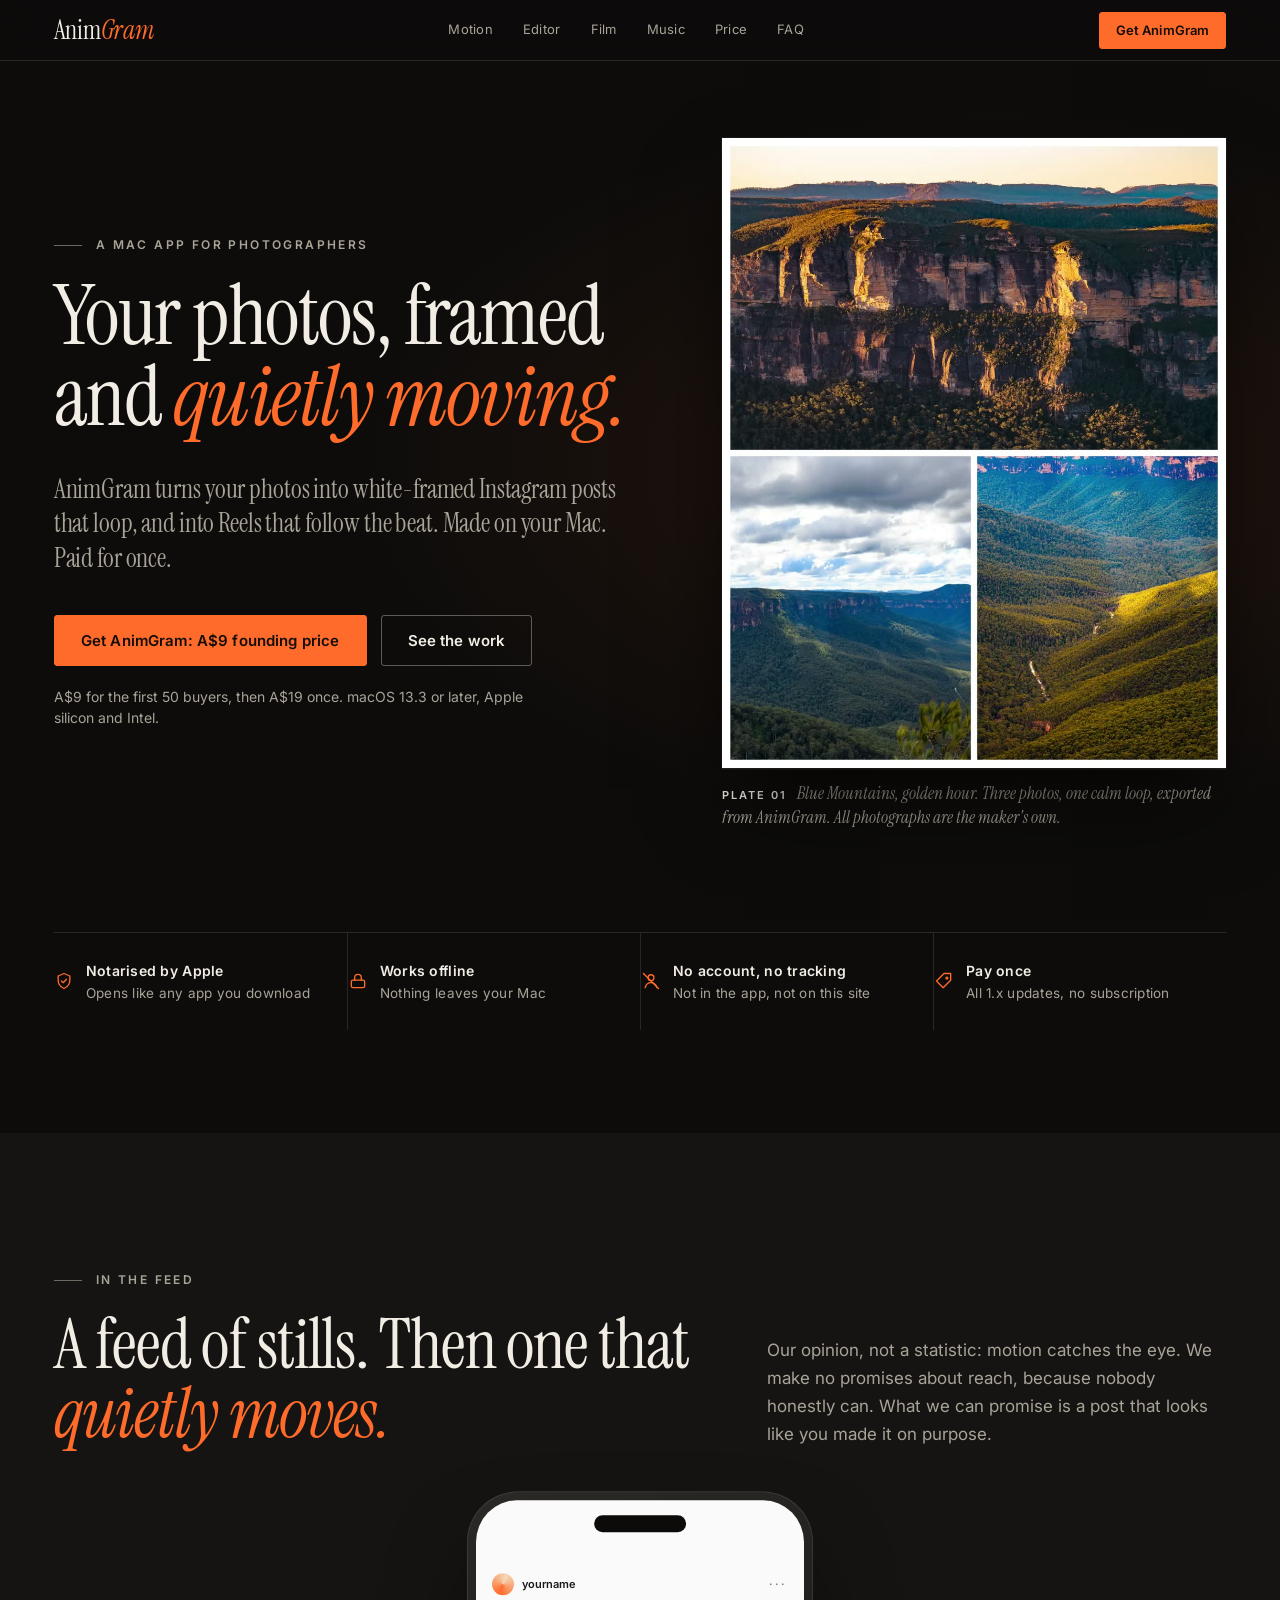
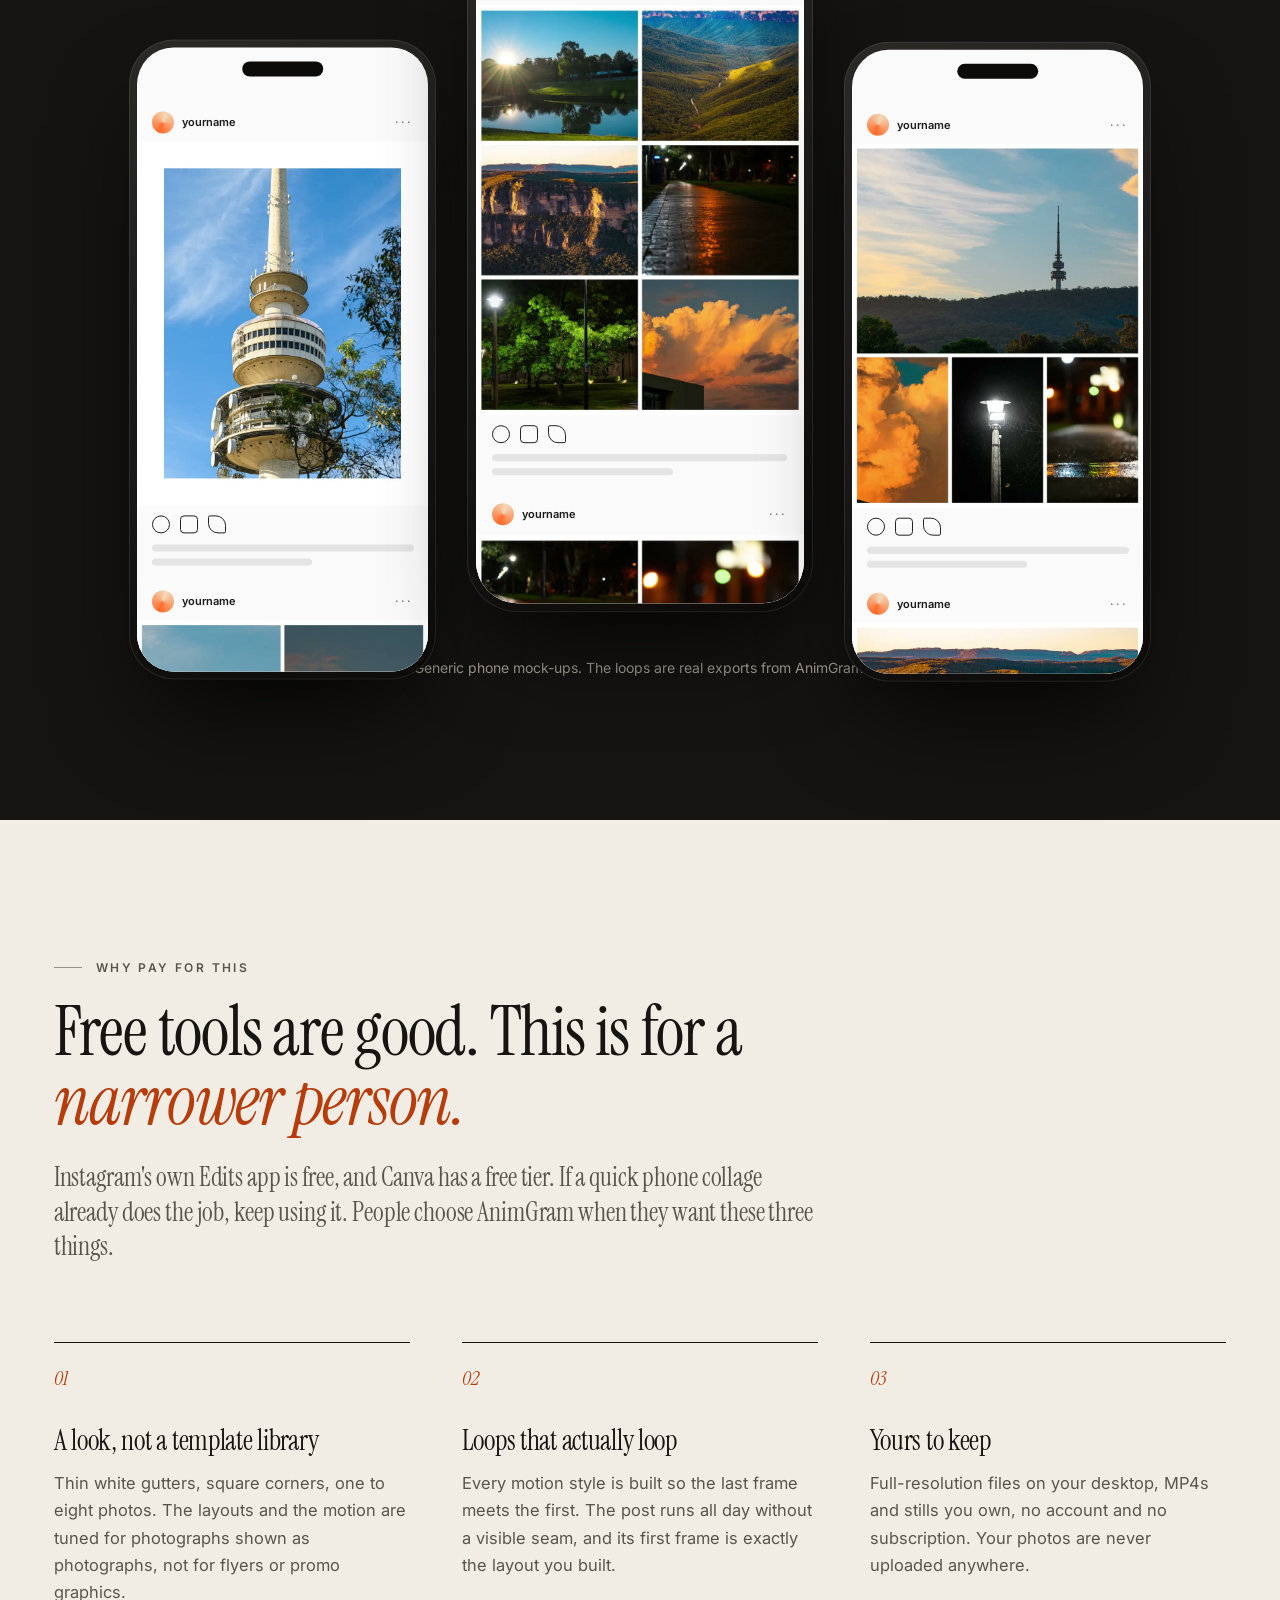
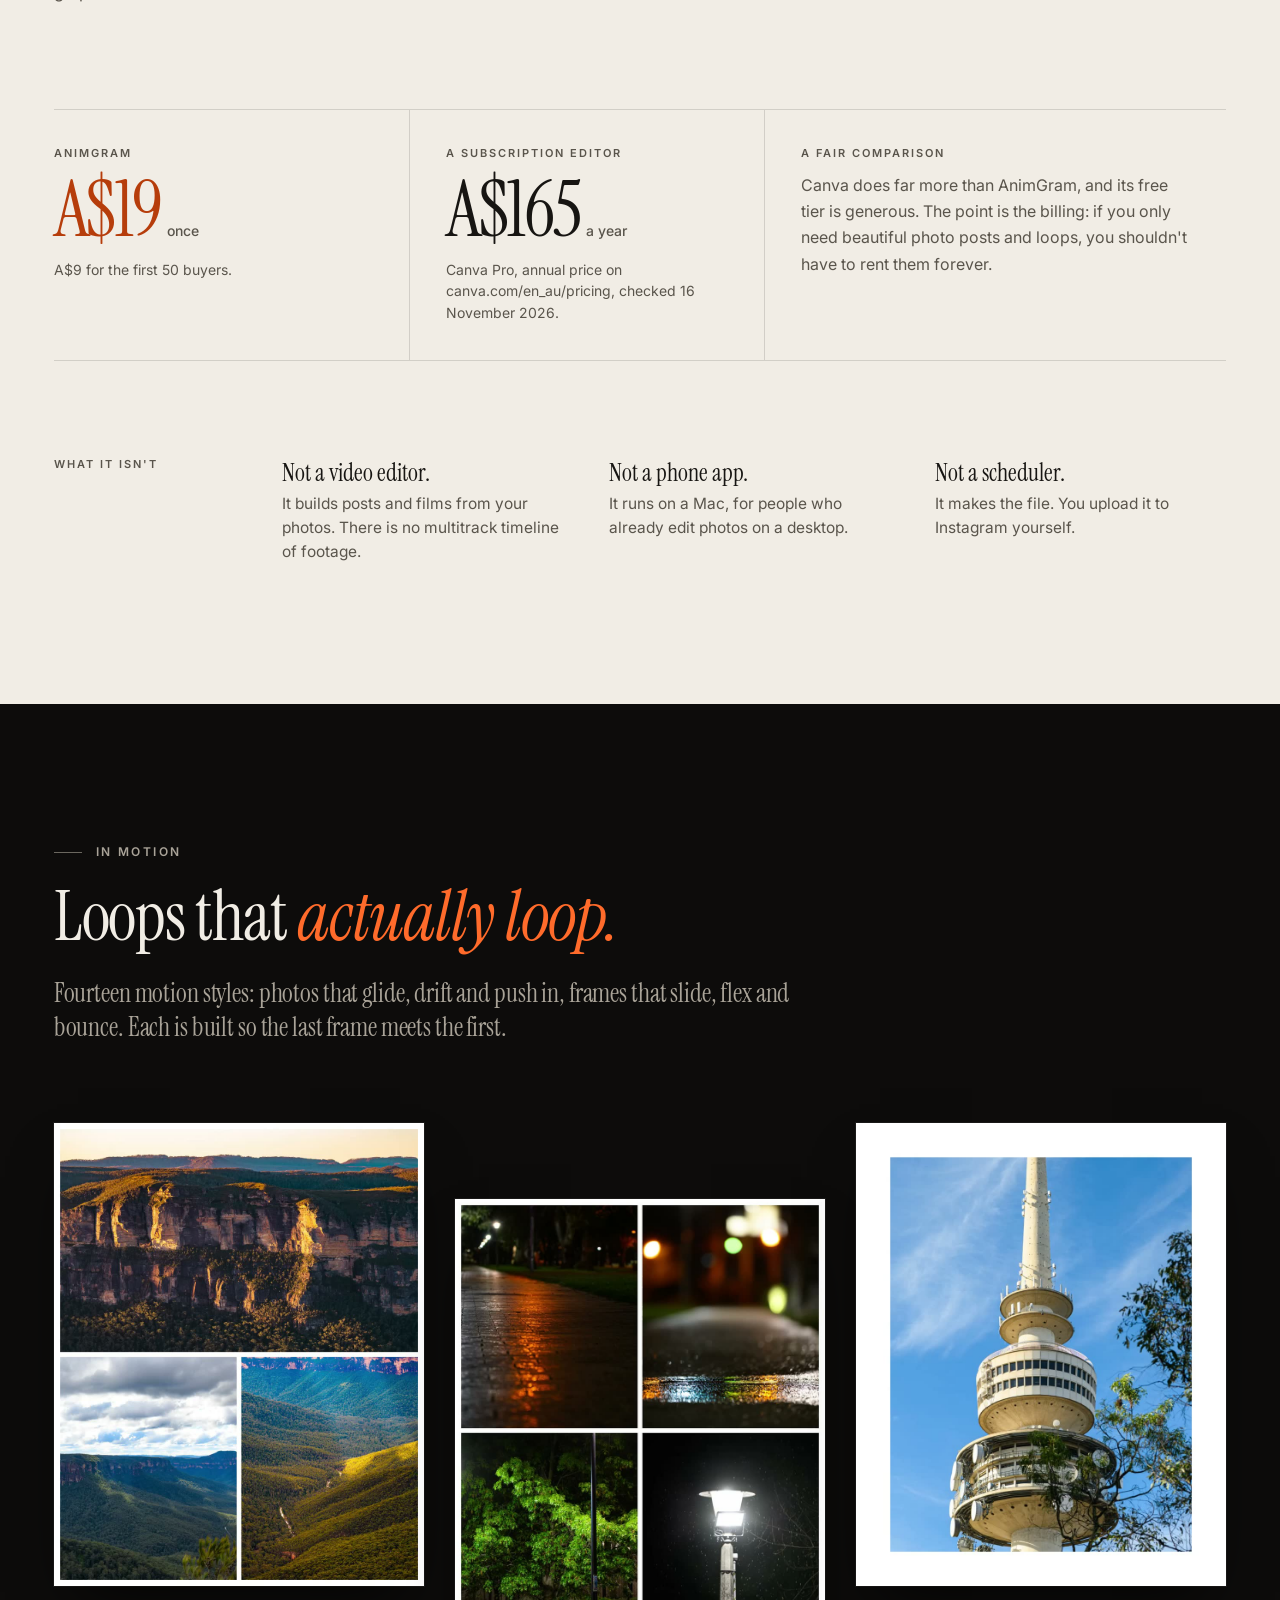
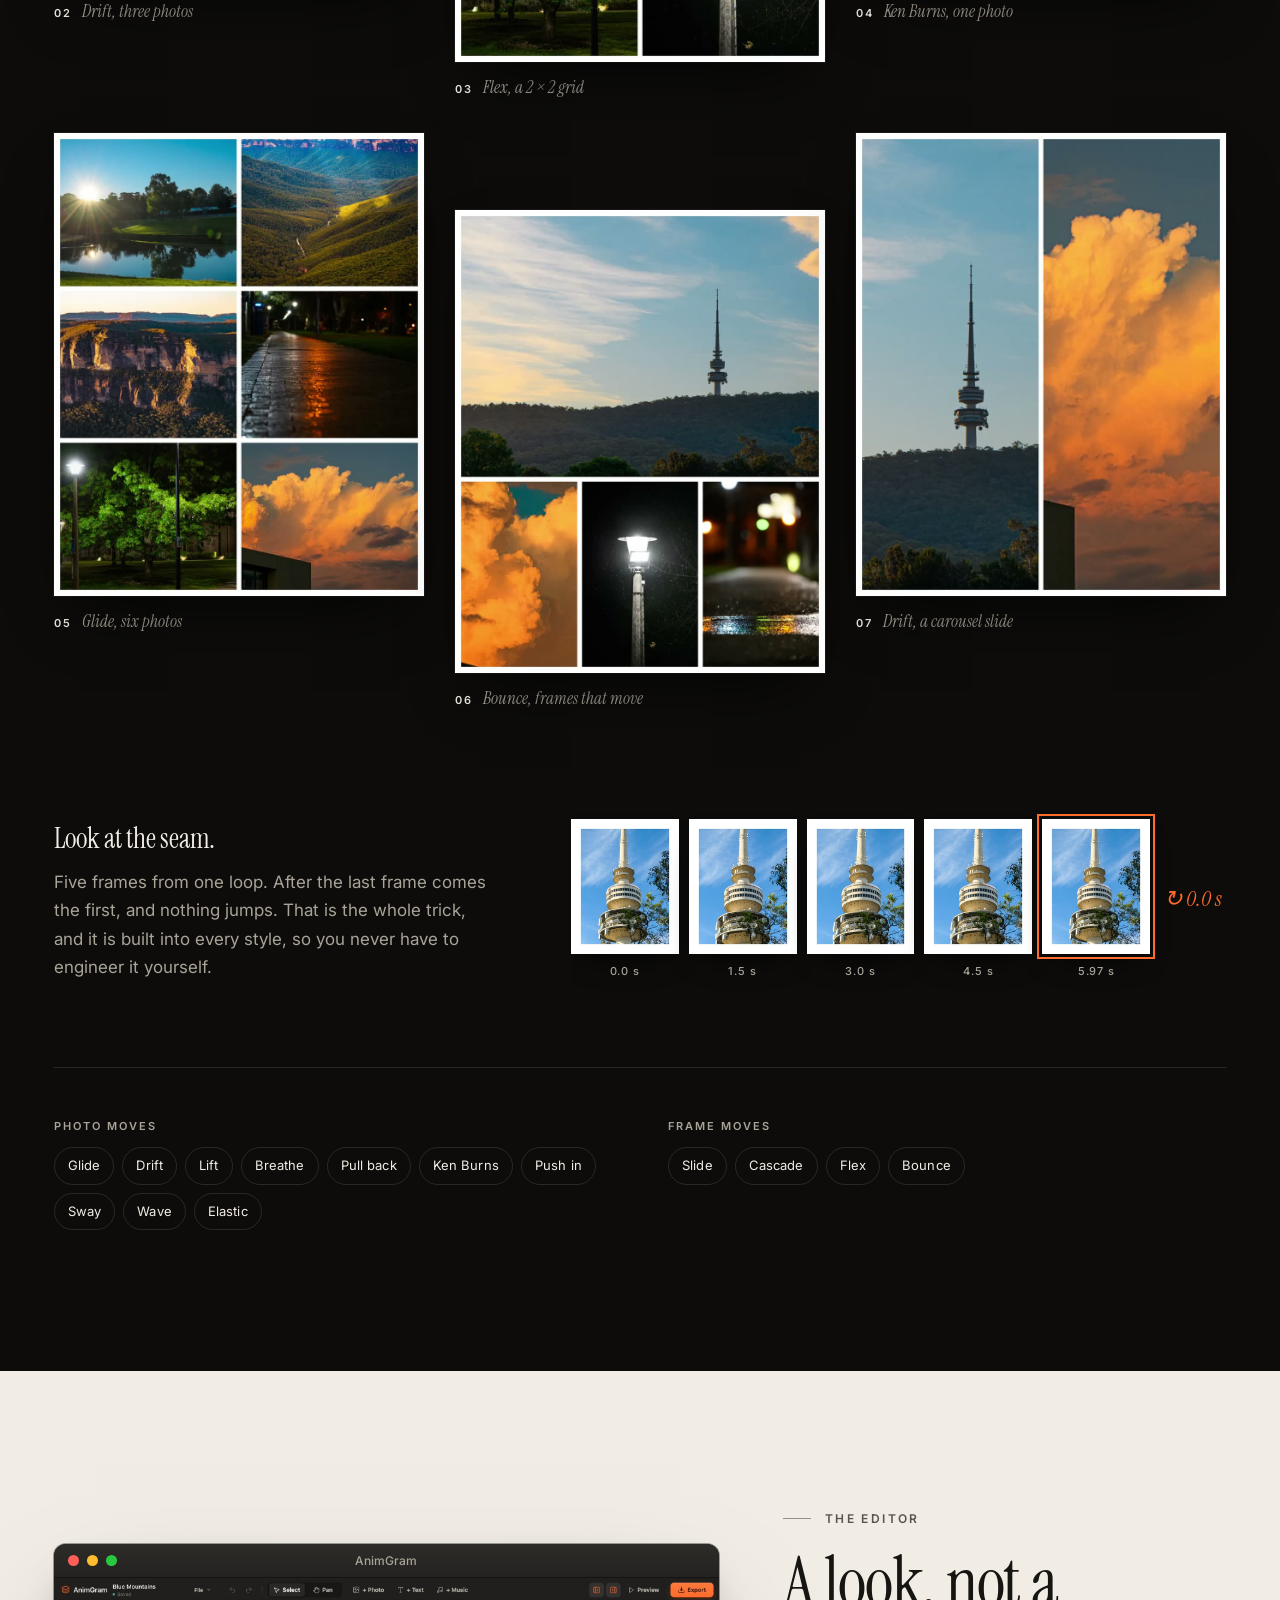
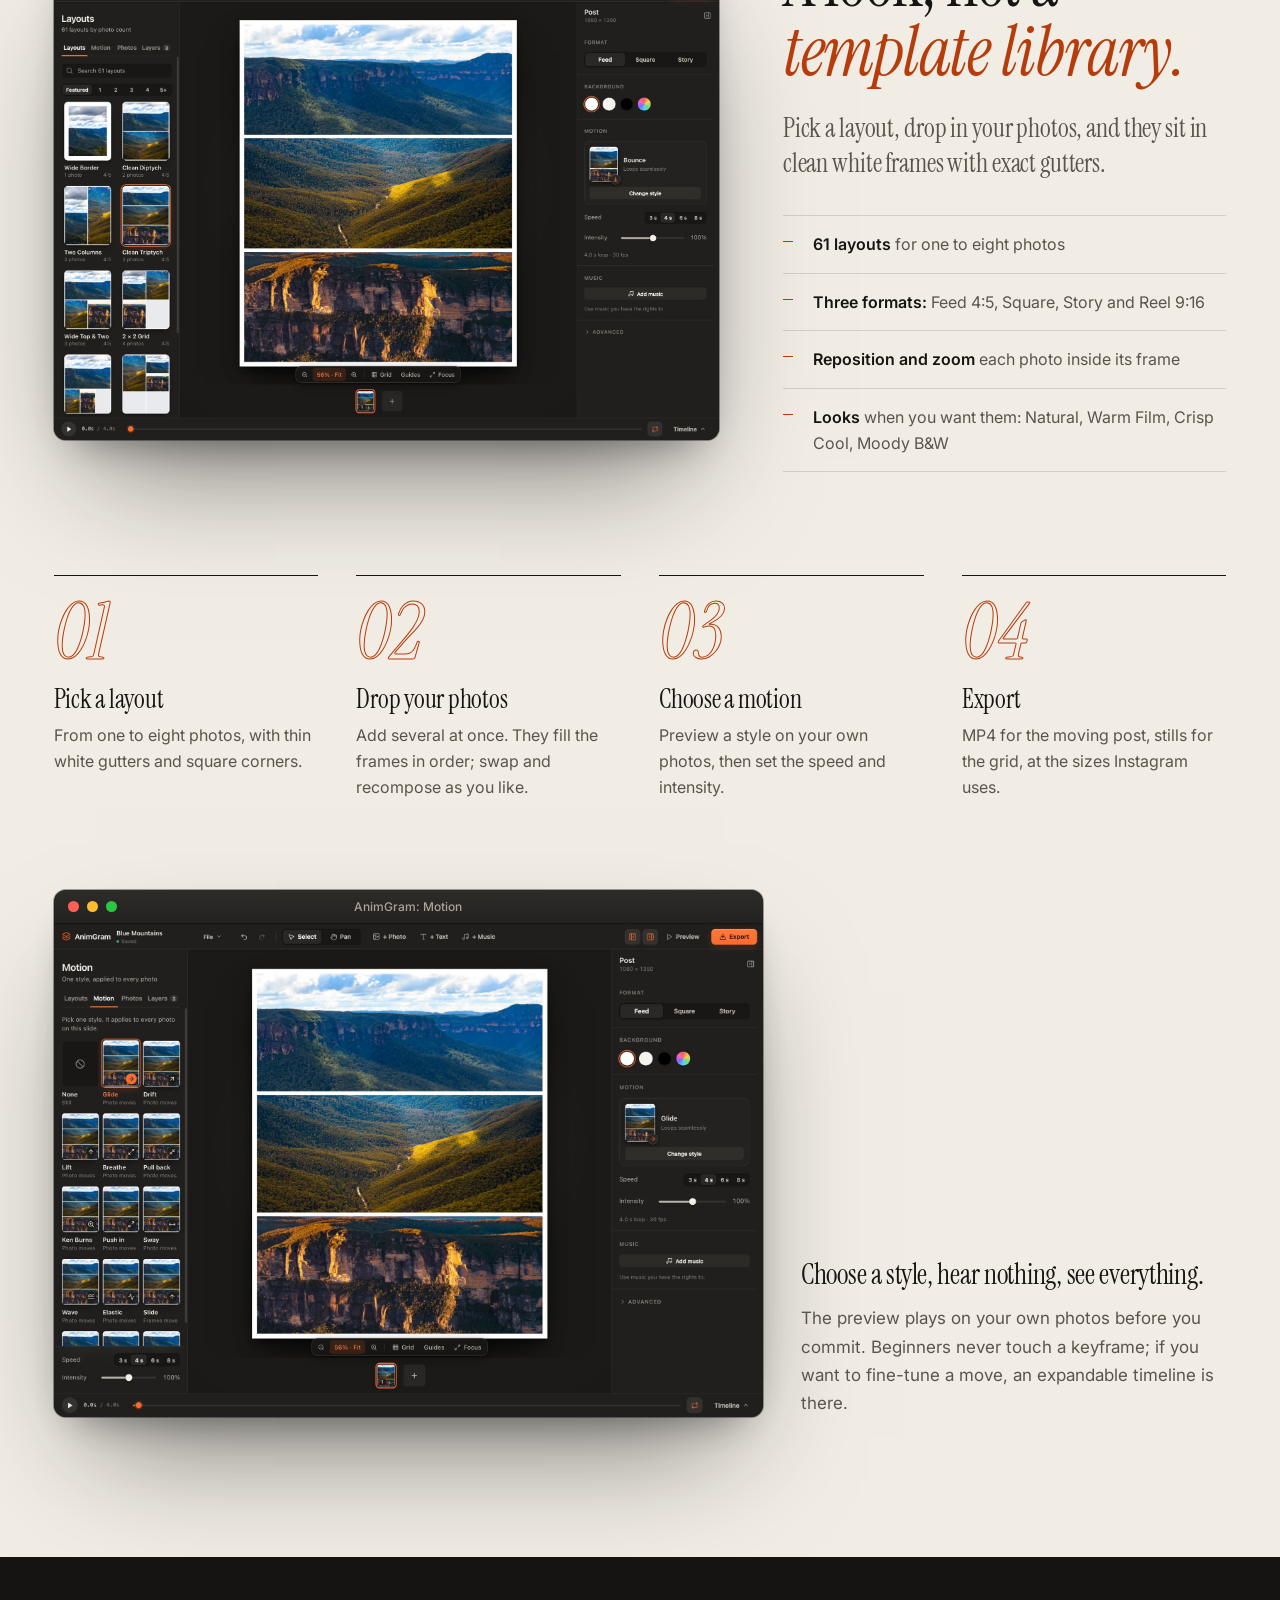
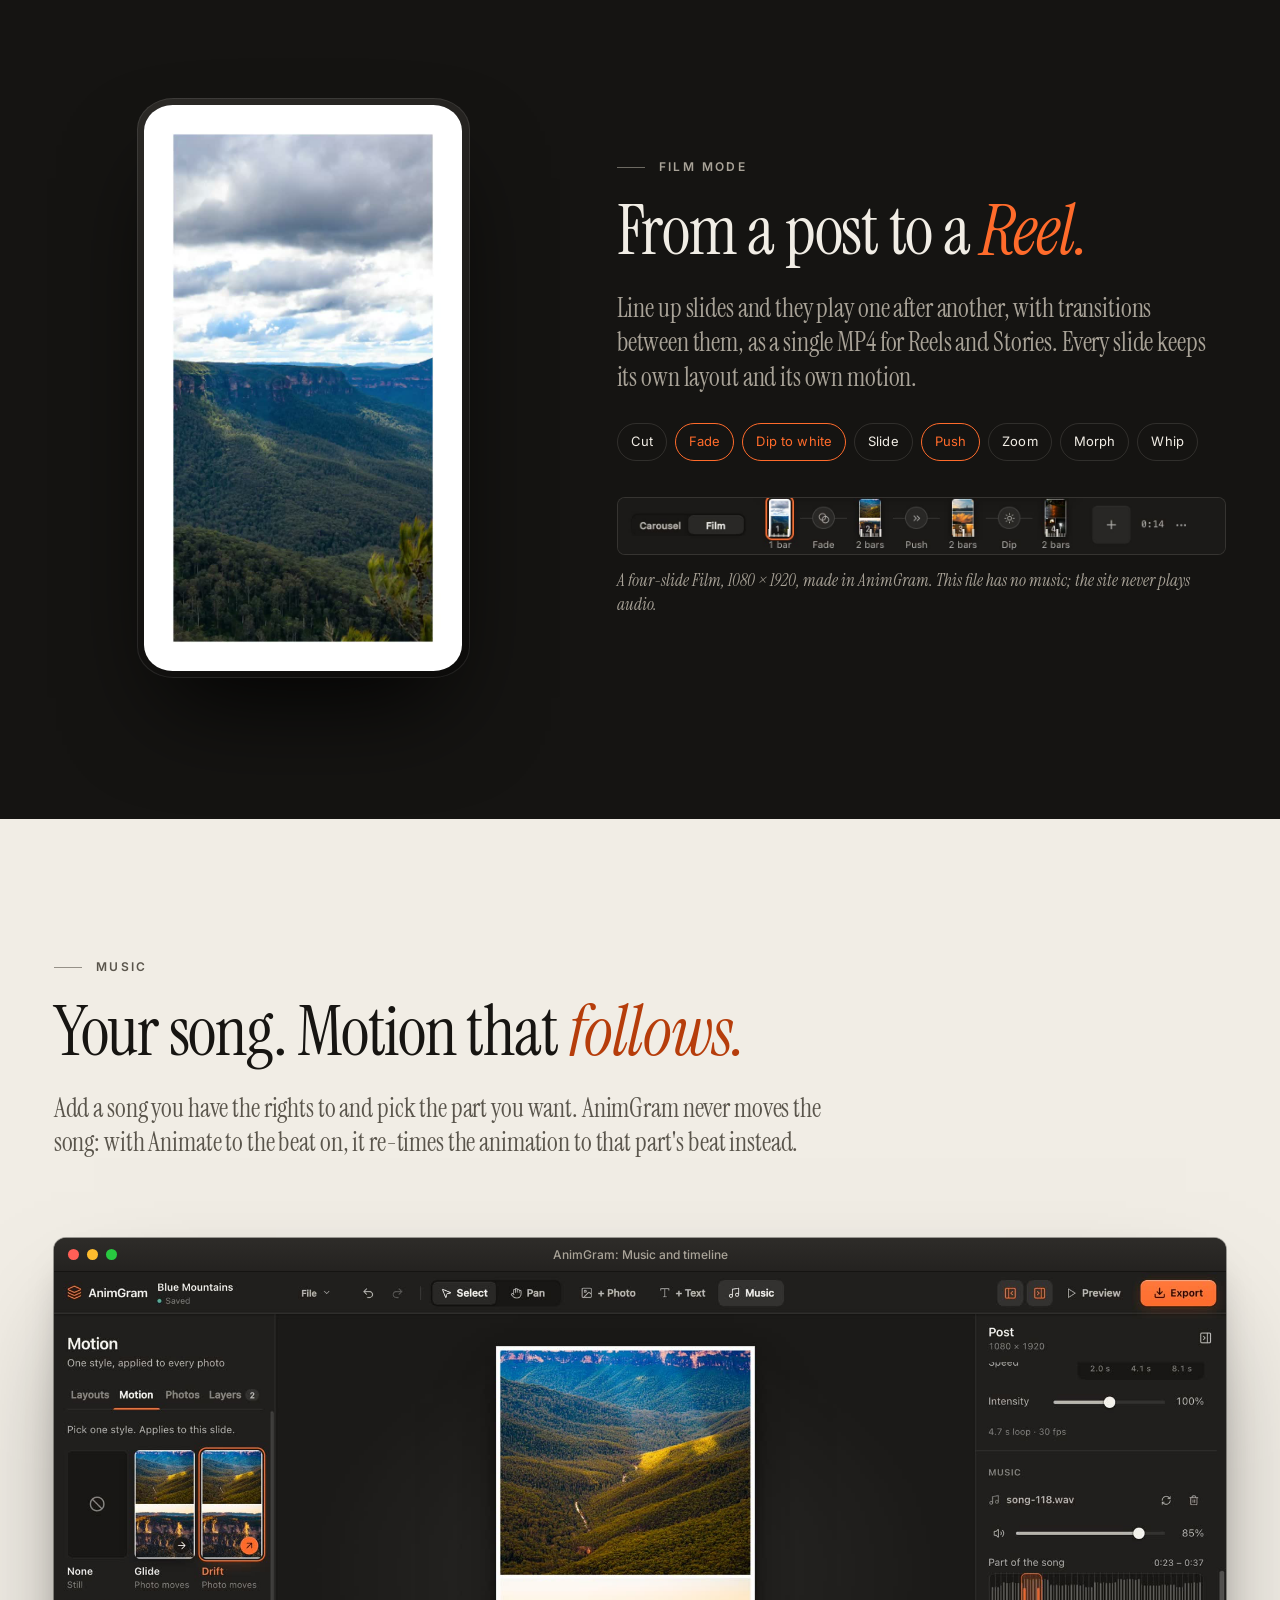
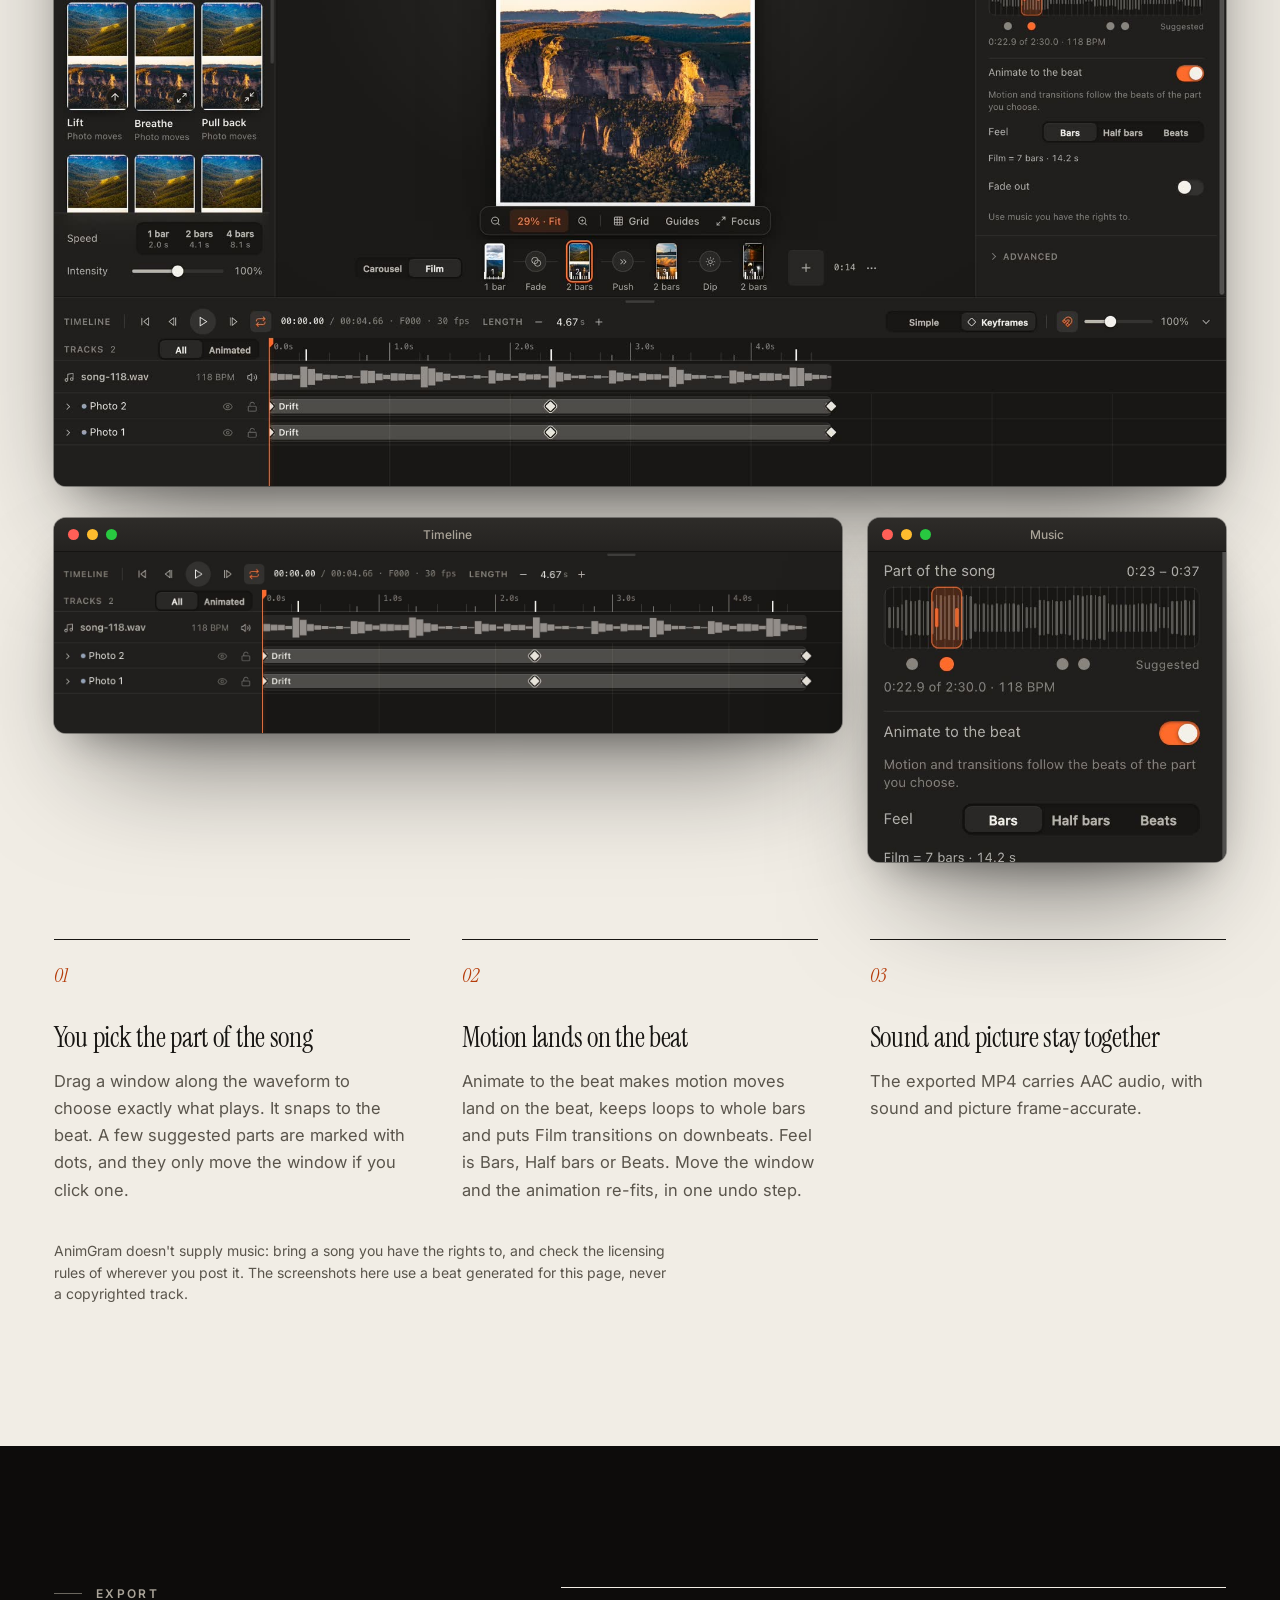
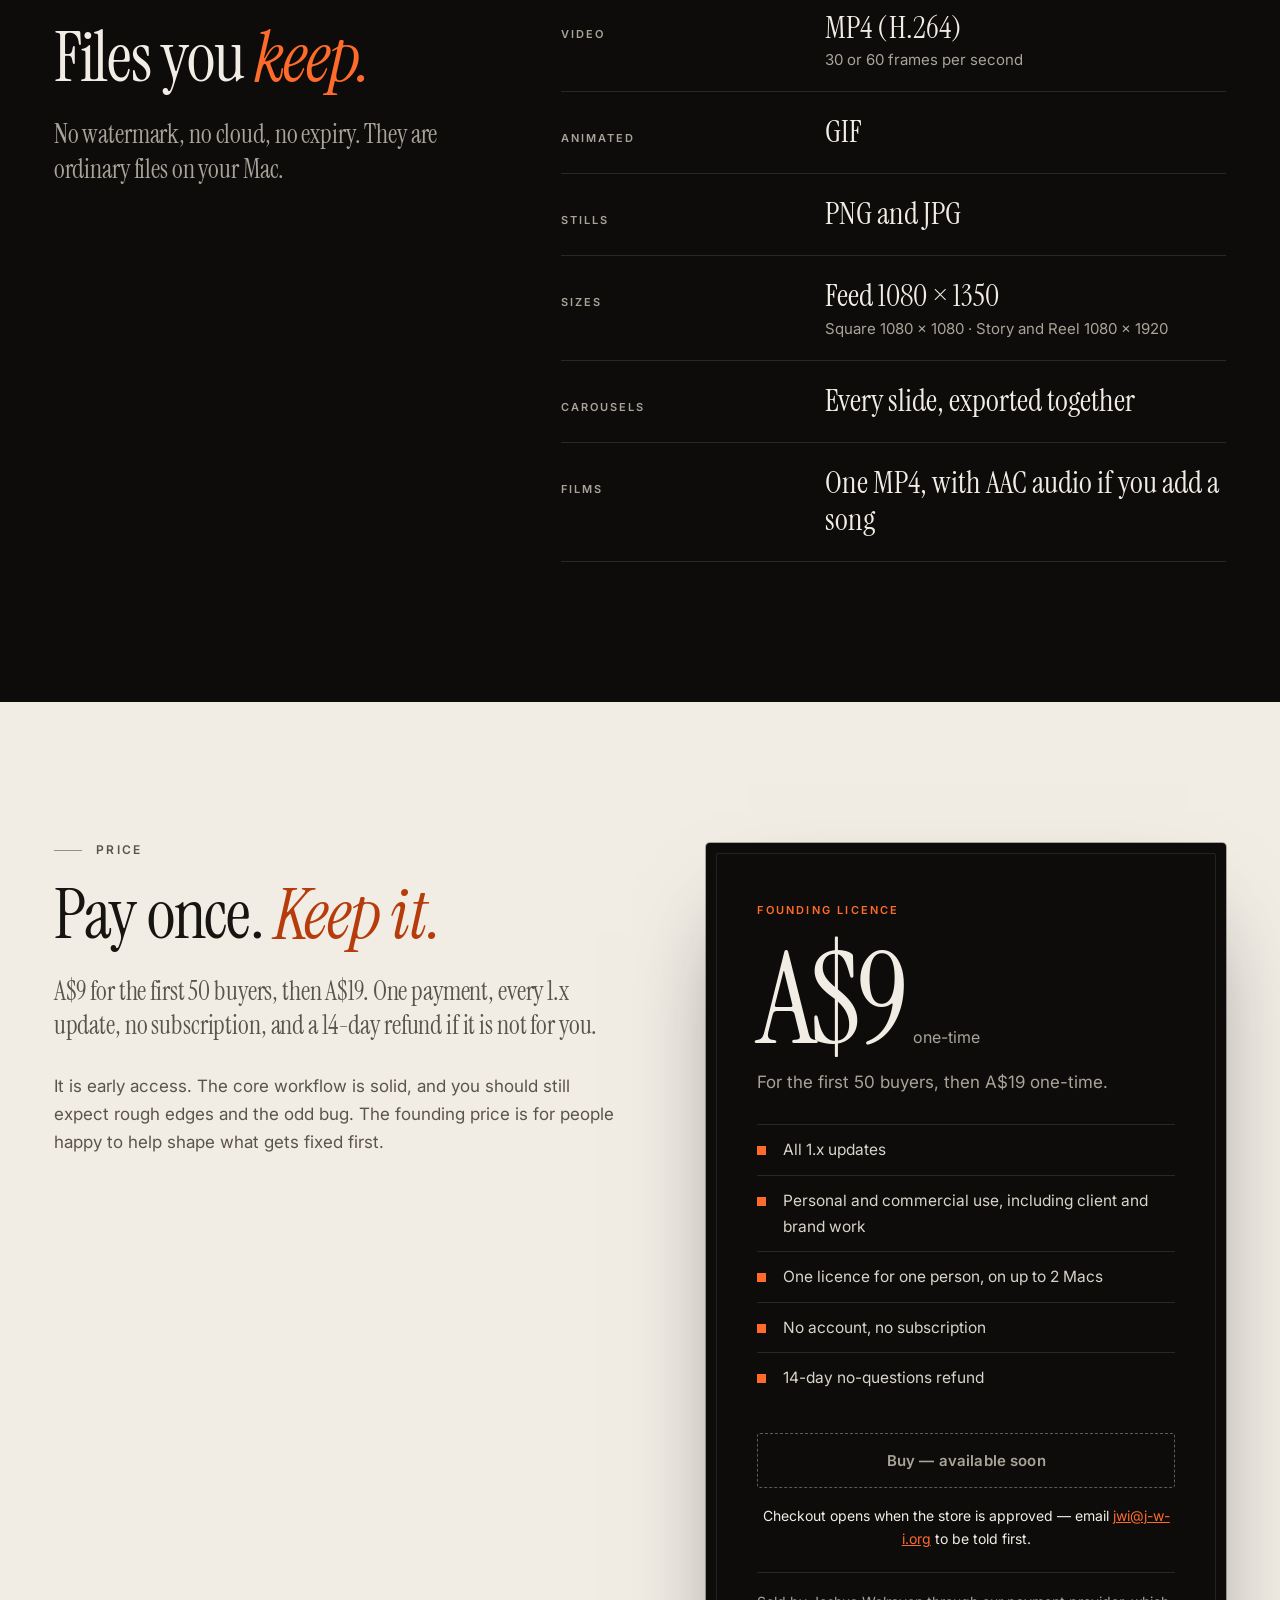
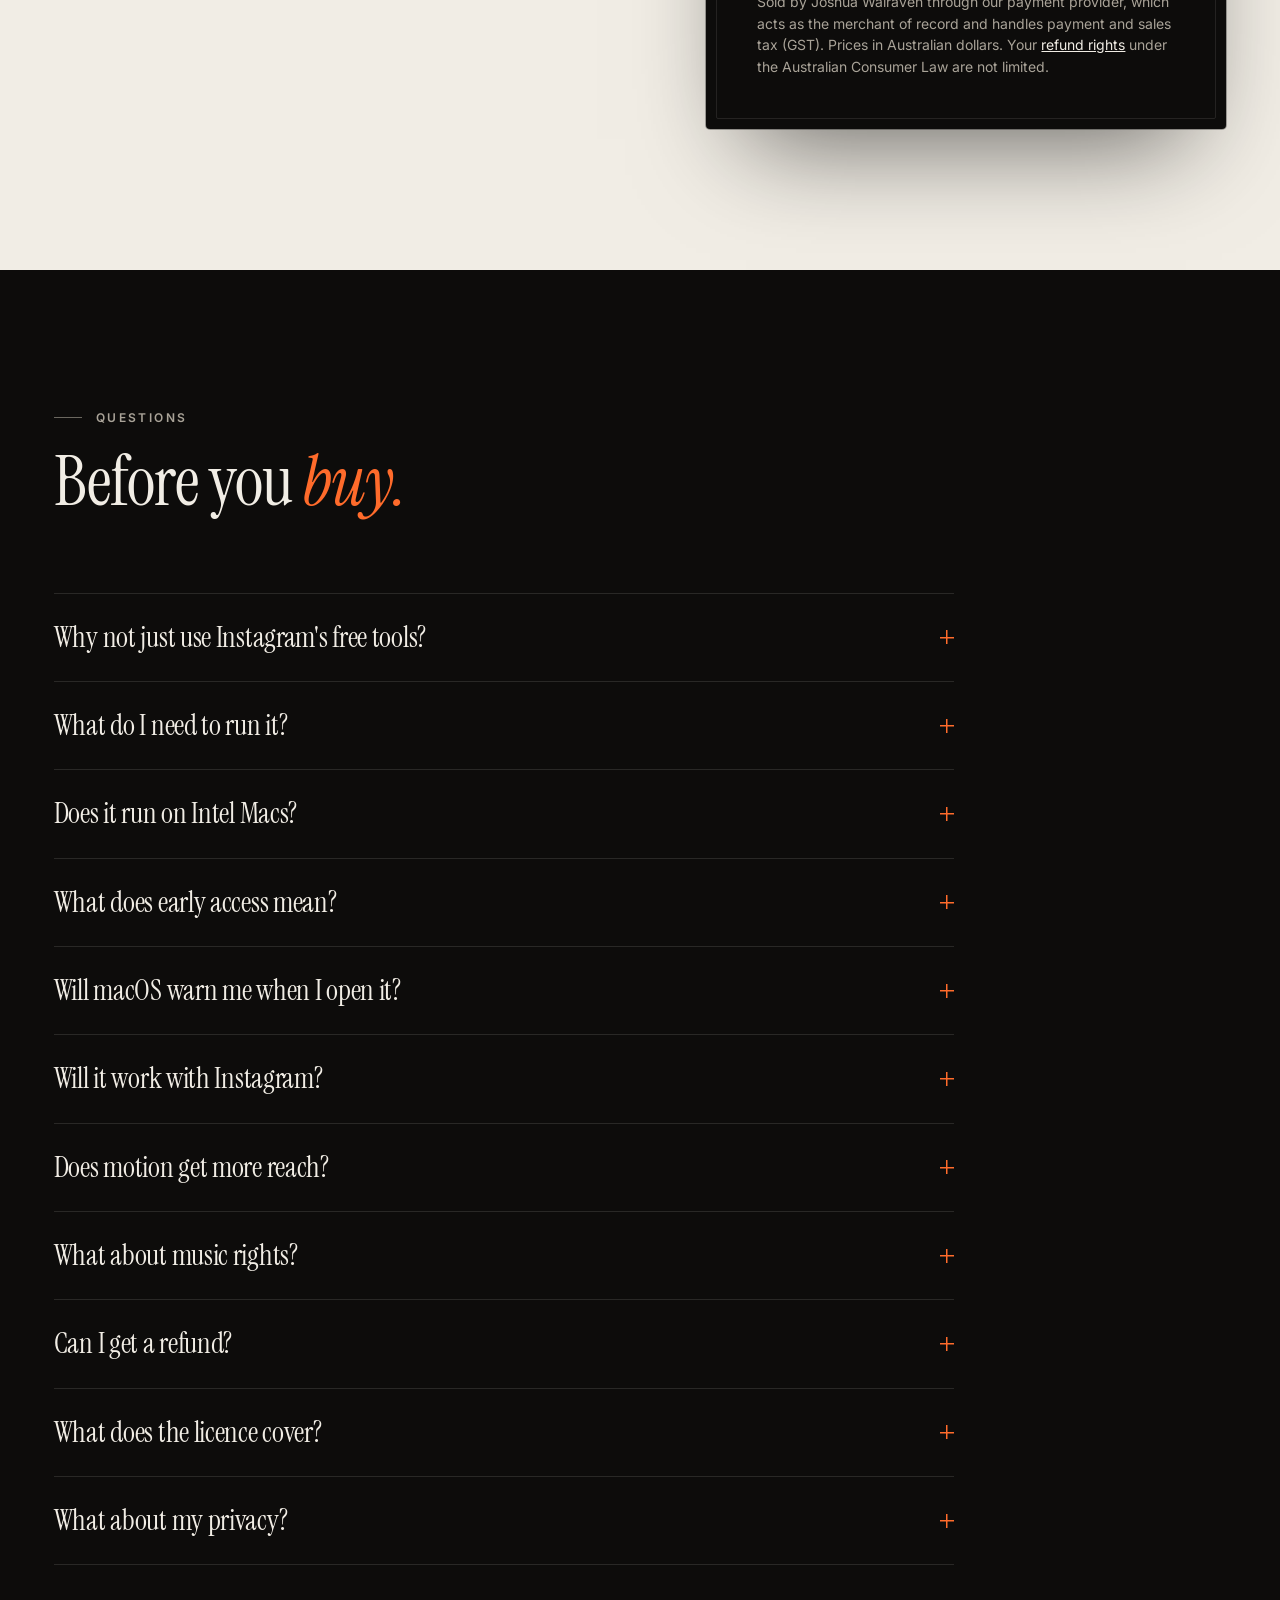
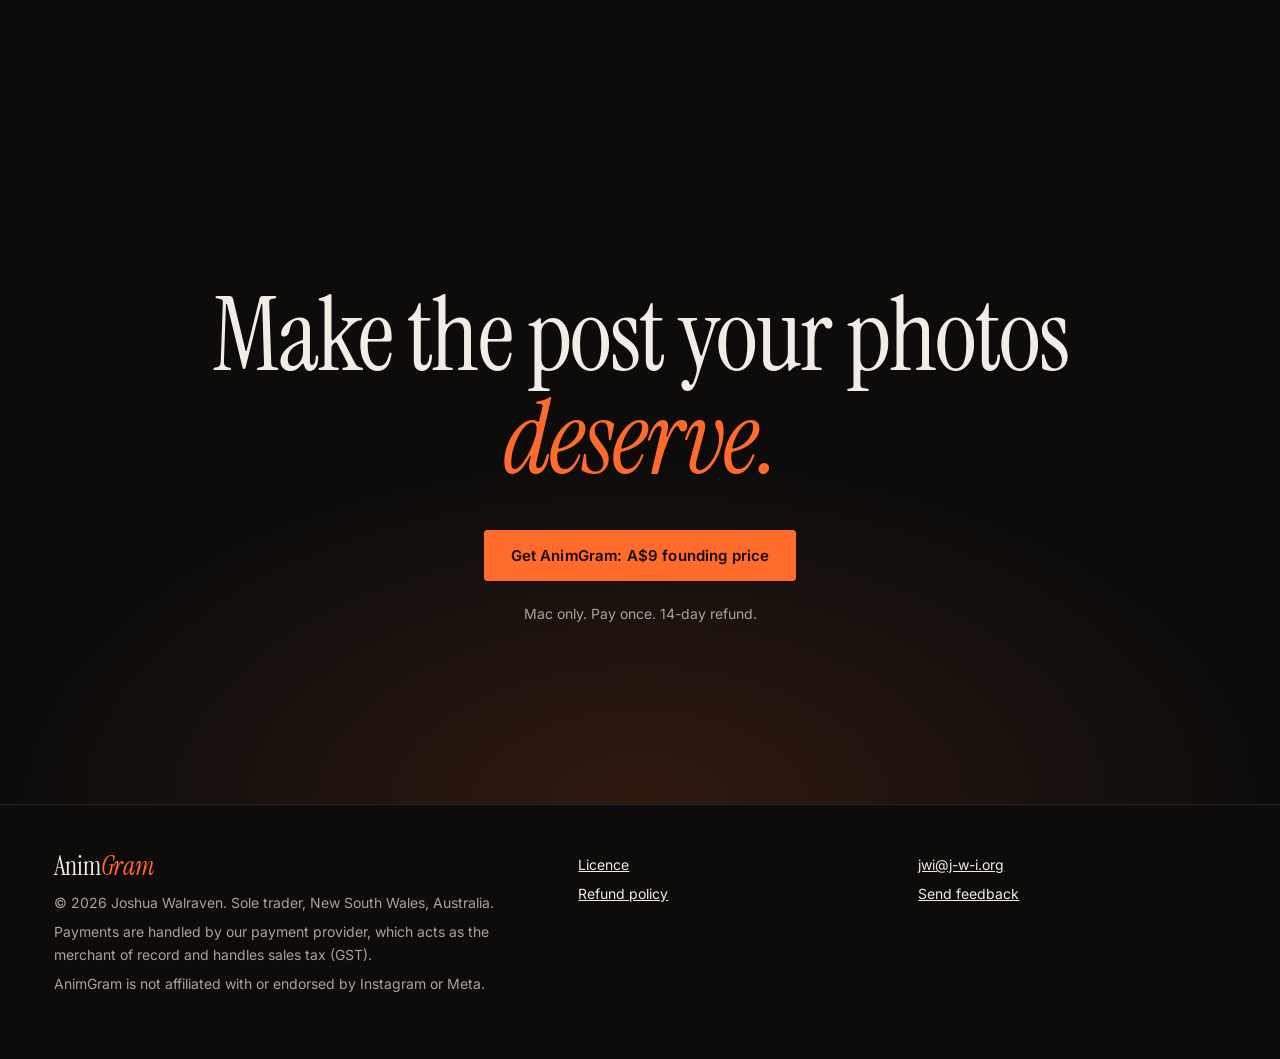
==== commit fe3fe4d2: "AnimGram page: contact email is jwi@j-w-i.org" ====
--- a/animgram/index.html
+++ b/animgram/index.html
@@ -293,7 +293,7 @@
           <li>14-day no-questions refund</li>
         </ul>
         <a class="btn is-off" id="buy-main" href="#price" role="button" aria-disabled="true">Buy &mdash; available soon</a>
-        <p class="note" id="buy-note">Checkout opens when the store is approved &mdash; email <a href="mailto:hello@j-w-i.org?subject=Tell%20me%20when%20AnimGram%20is%20on%20sale">hello@j-w-i.org</a> to be told first.</p>
+        <p class="note" id="buy-note">Checkout opens when the store is approved &mdash; email <a href="mailto:jwi@j-w-i.org?subject=Tell%20me%20when%20AnimGram%20is%20on%20sale">jwi@j-w-i.org</a> to be told first.</p>
         <p class="fine">Sold by Joshua Walraven through our payment provider, which acts as the merchant of record and handles payment and sales tax (GST). Prices in Australian dollars. Your <a href="refunds.html">refund rights</a> under the Australian Consumer Law are not limited.</p>
       </div>
     </div>
@@ -334,7 +334,7 @@
   <div class="wrap cols">
     <div><a class="mark" href="#top">Anim<i>Gram</i></a><p>&copy; 2026 Joshua Walraven. Sole trader, New South Wales, Australia.</p><p>Payments are handled by our payment provider, which acts as the merchant of record and handles sales tax (GST).</p><p>AnimGram is not affiliated with or endorsed by Instagram or Meta.</p></div>
     <div><p><a href="licence.html">Licence</a></p><p><a href="refunds.html">Refund policy</a></p></div>
-    <div><p><a href="mailto:hello@j-w-i.org">hello@j-w-i.org</a></p><p><a href="mailto:hello@j-w-i.org?subject=AnimGram%20feedback">Send feedback</a></p></div>
+    <div><p><a href="mailto:jwi@j-w-i.org">jwi@j-w-i.org</a></p><p><a href="mailto:jwi@j-w-i.org?subject=AnimGram%20feedback">Send feedback</a></p></div>
   </div>
 </footer>
 
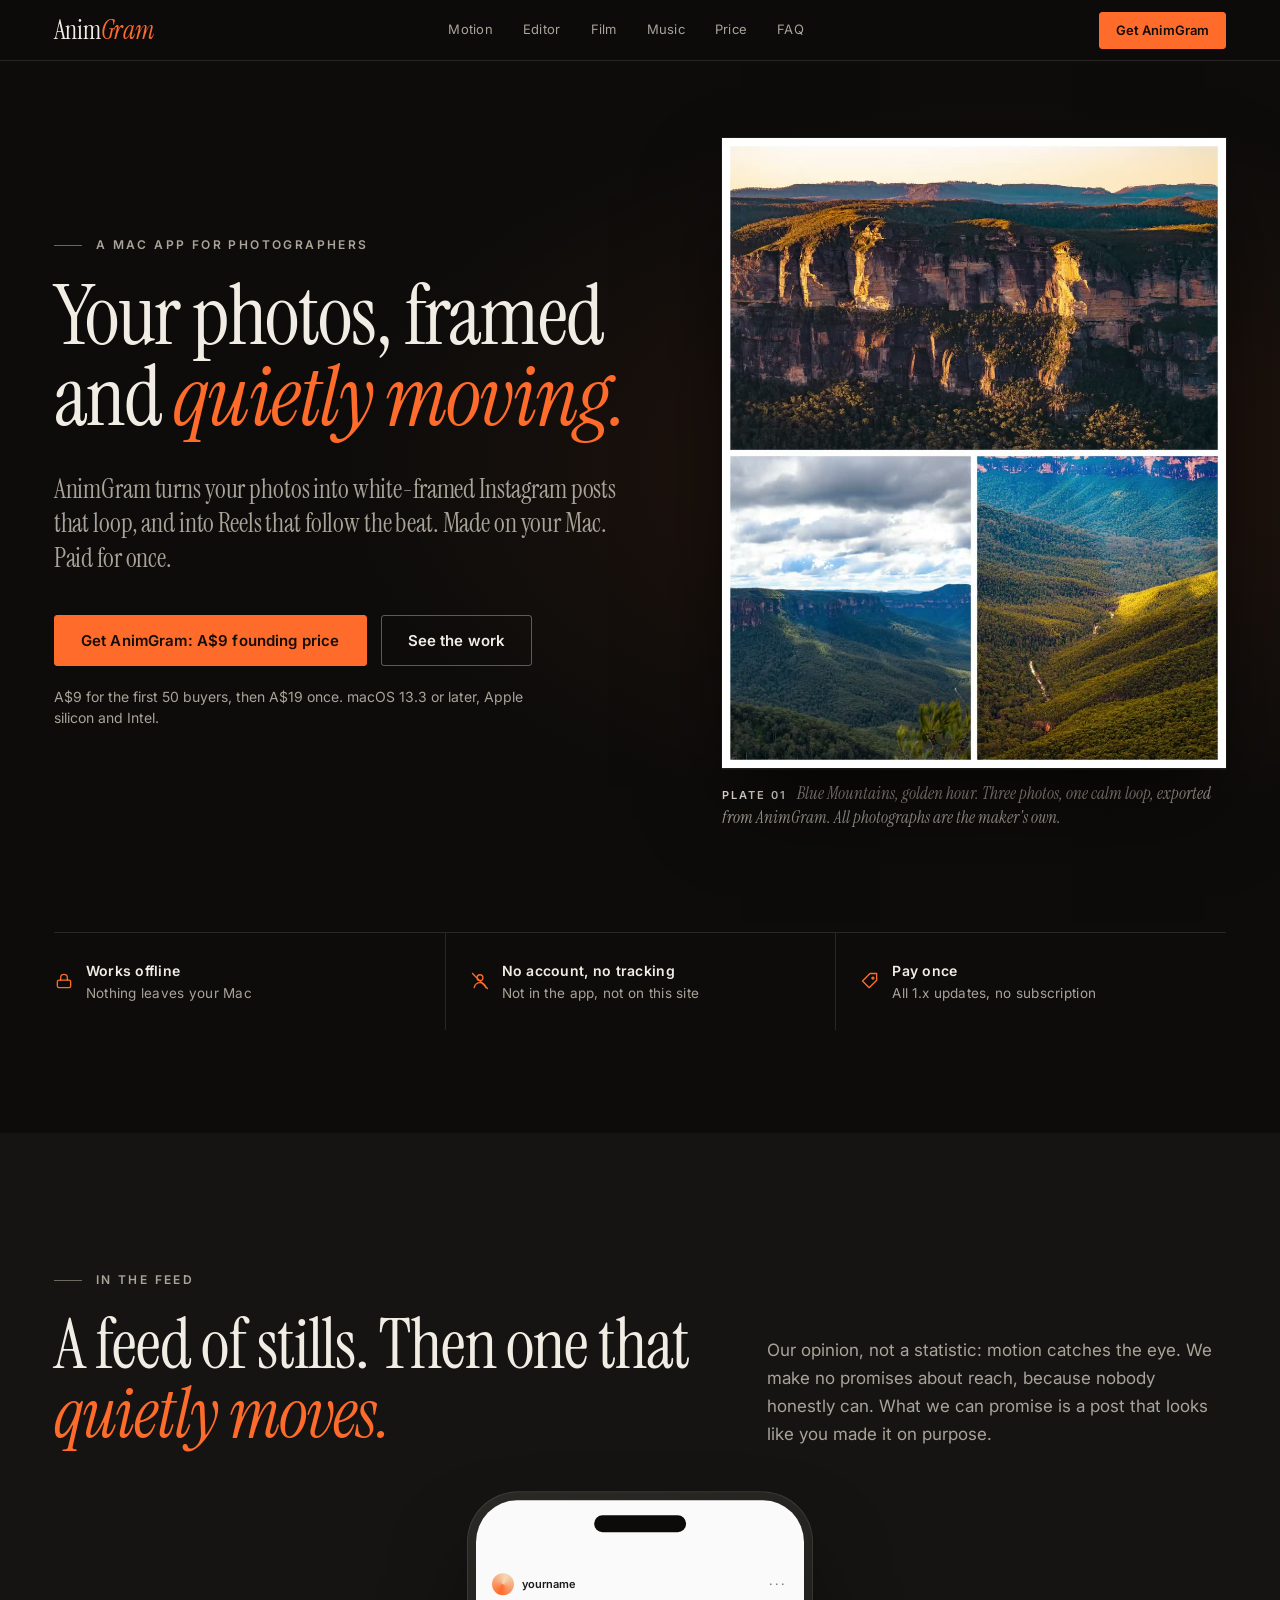
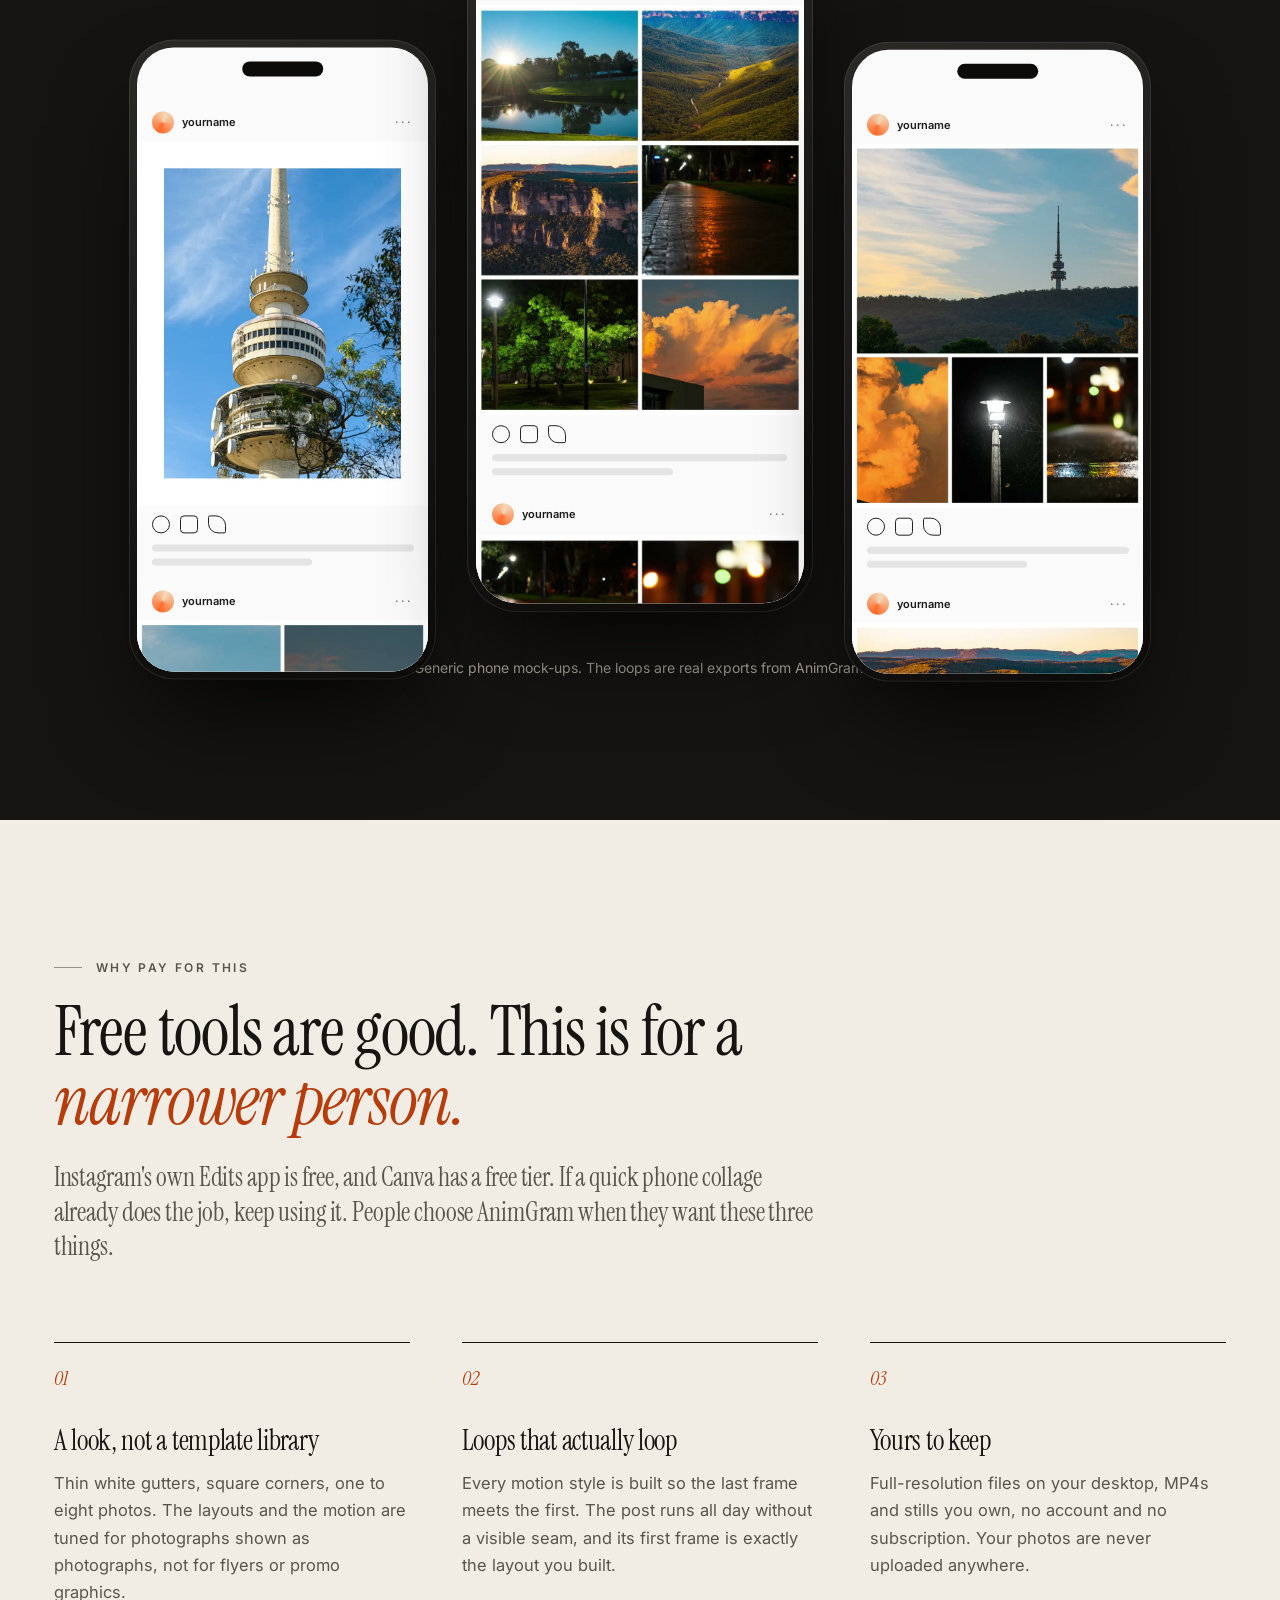
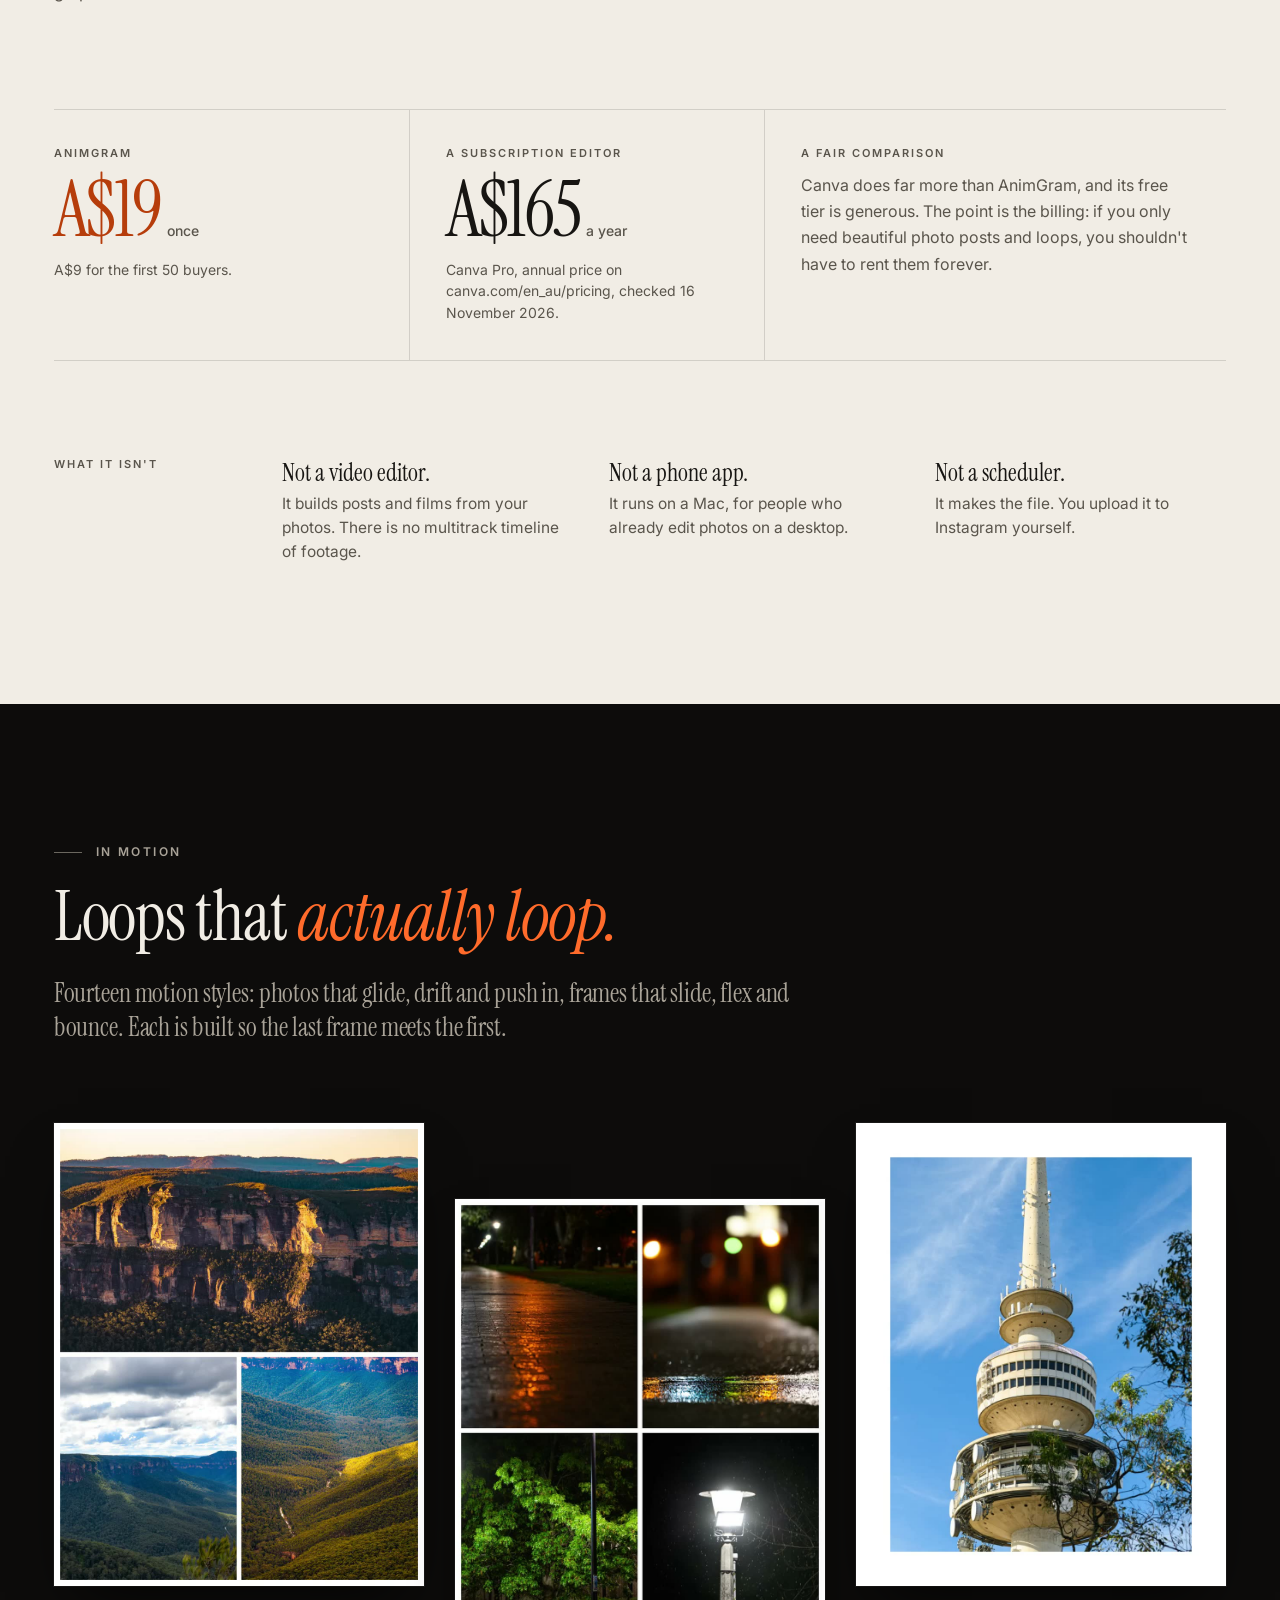
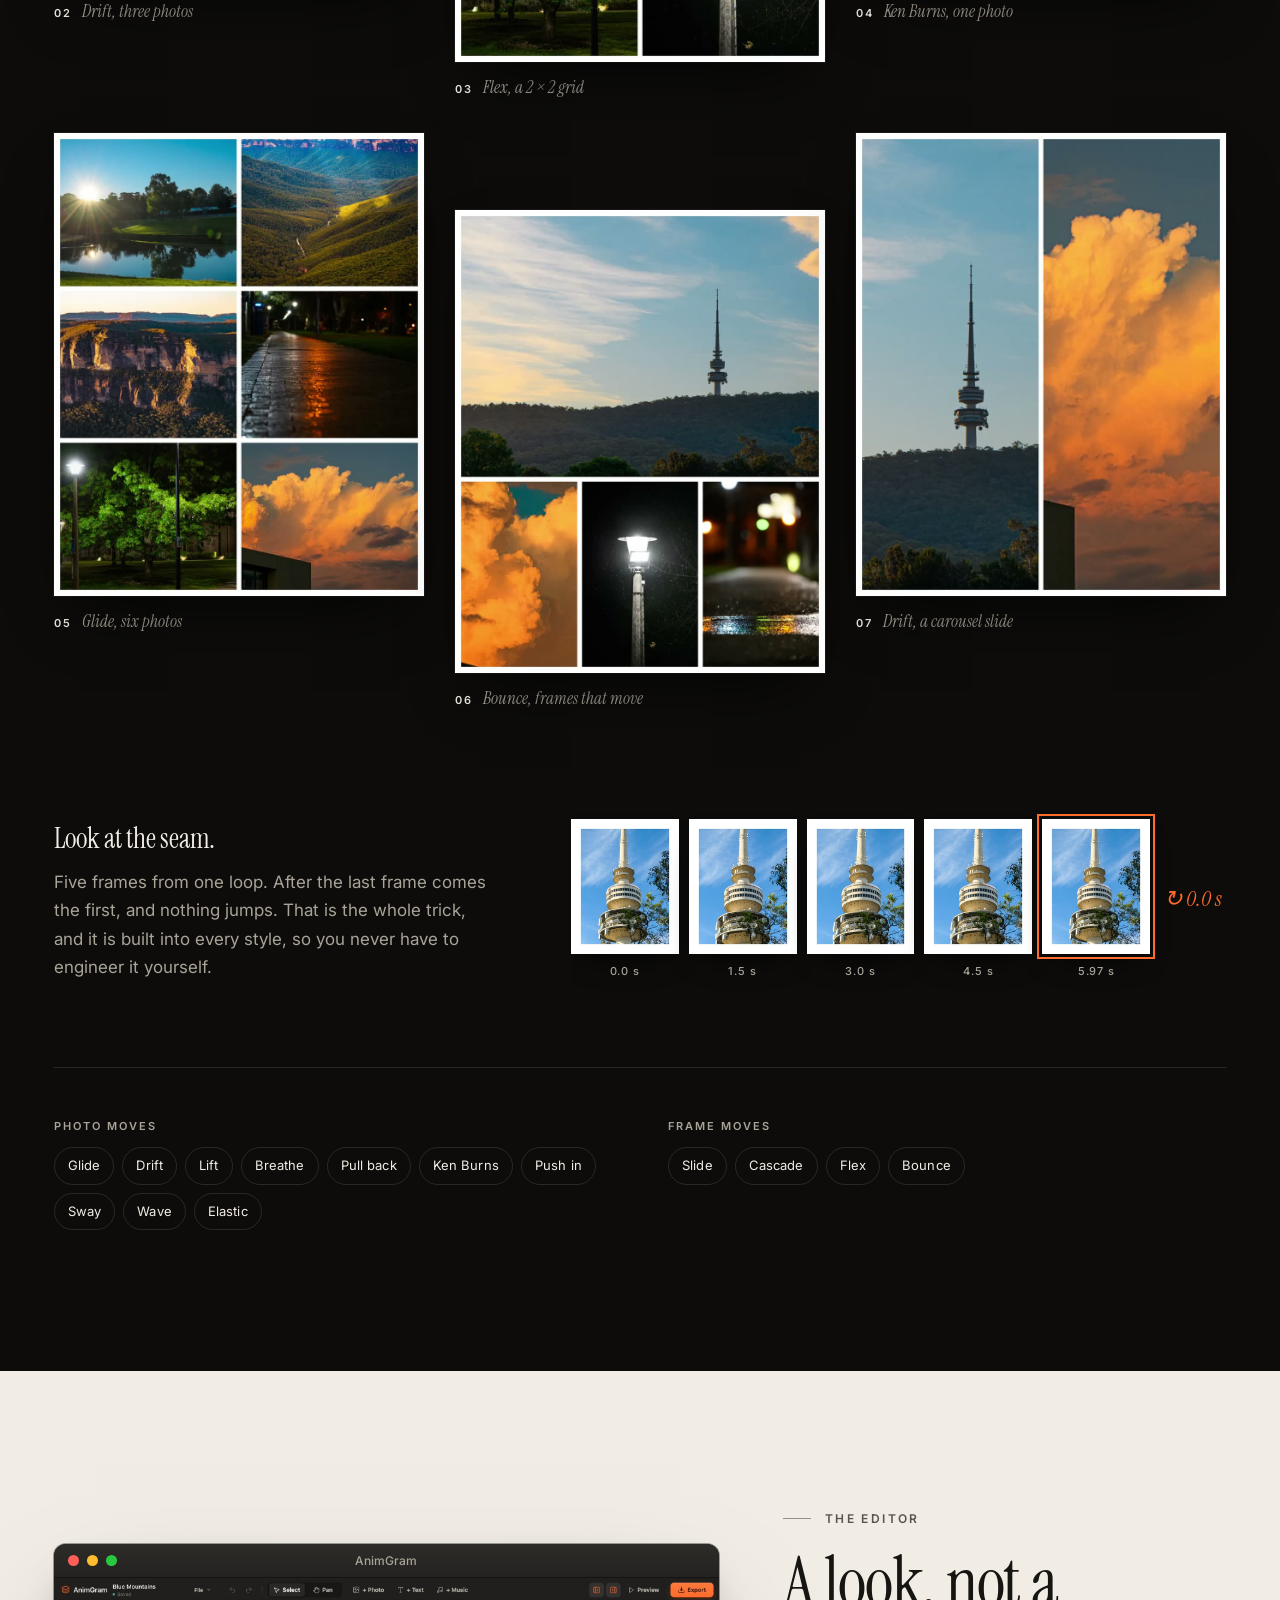
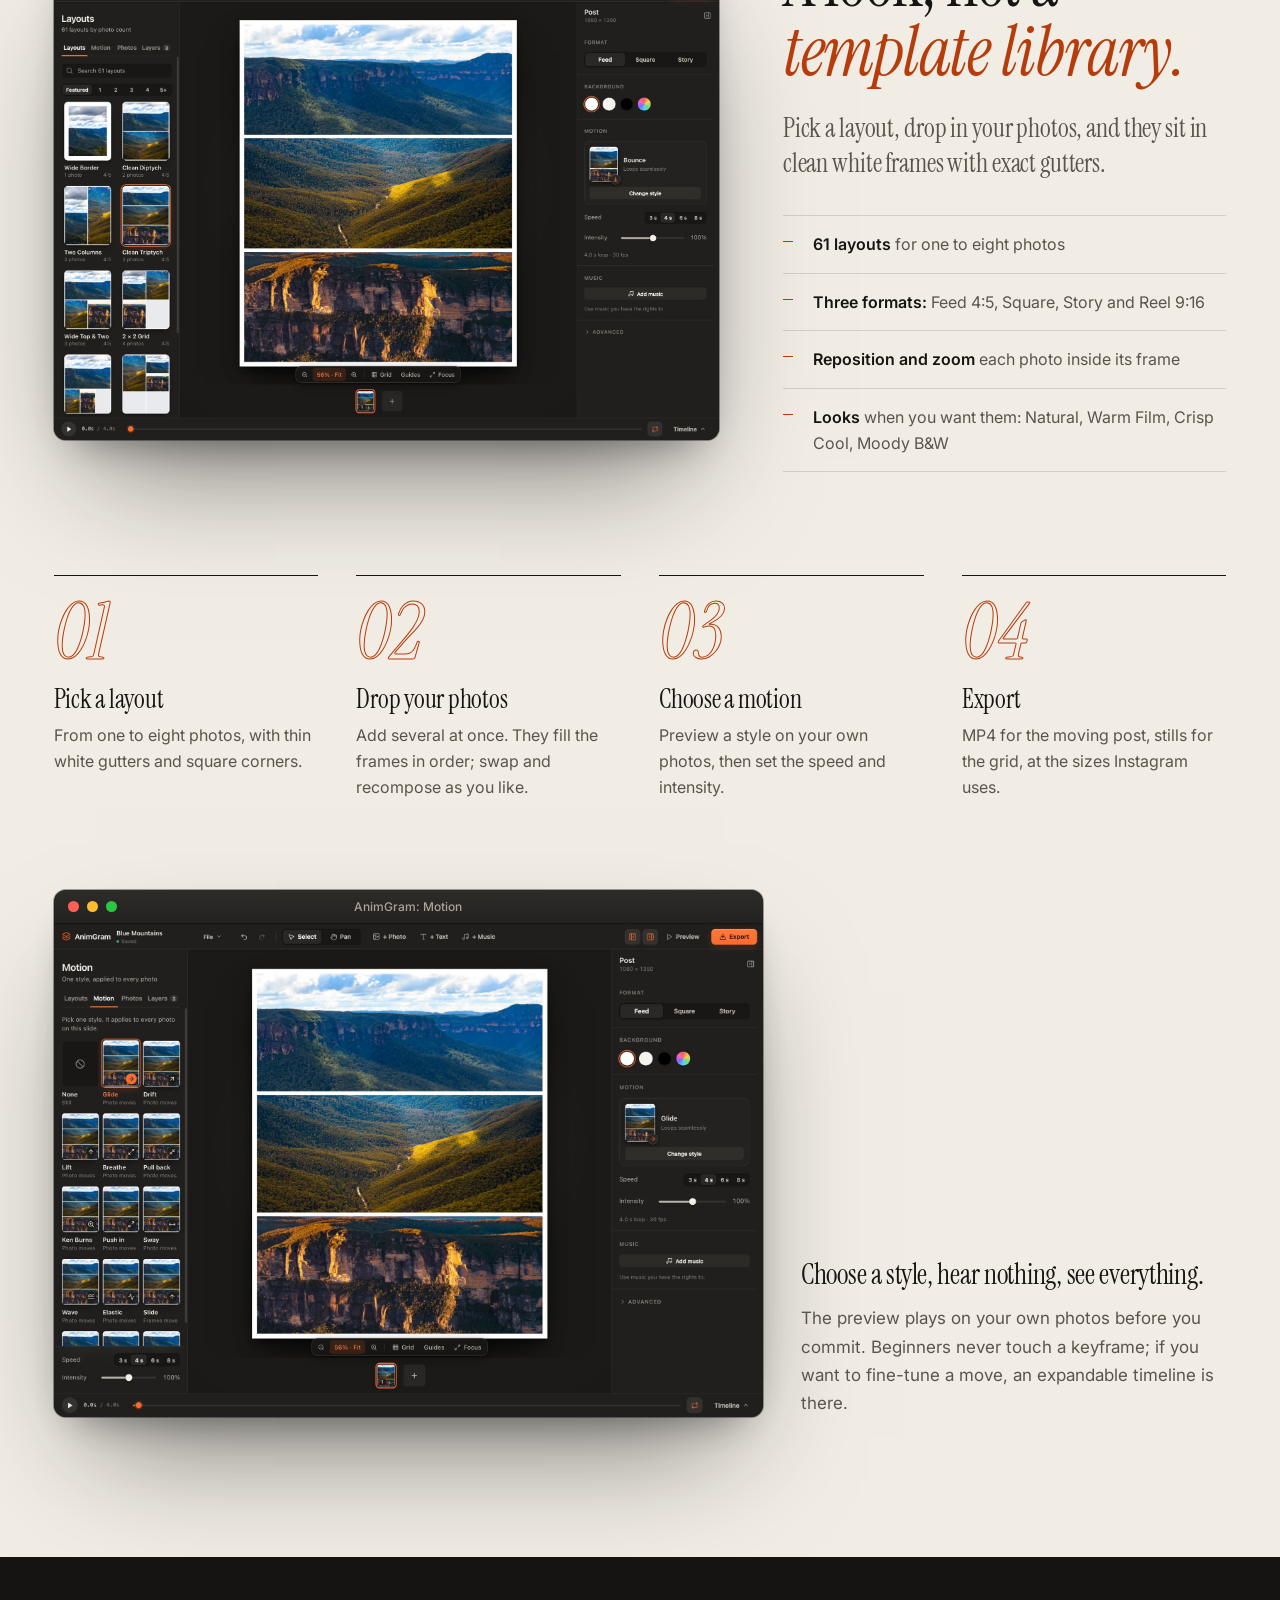
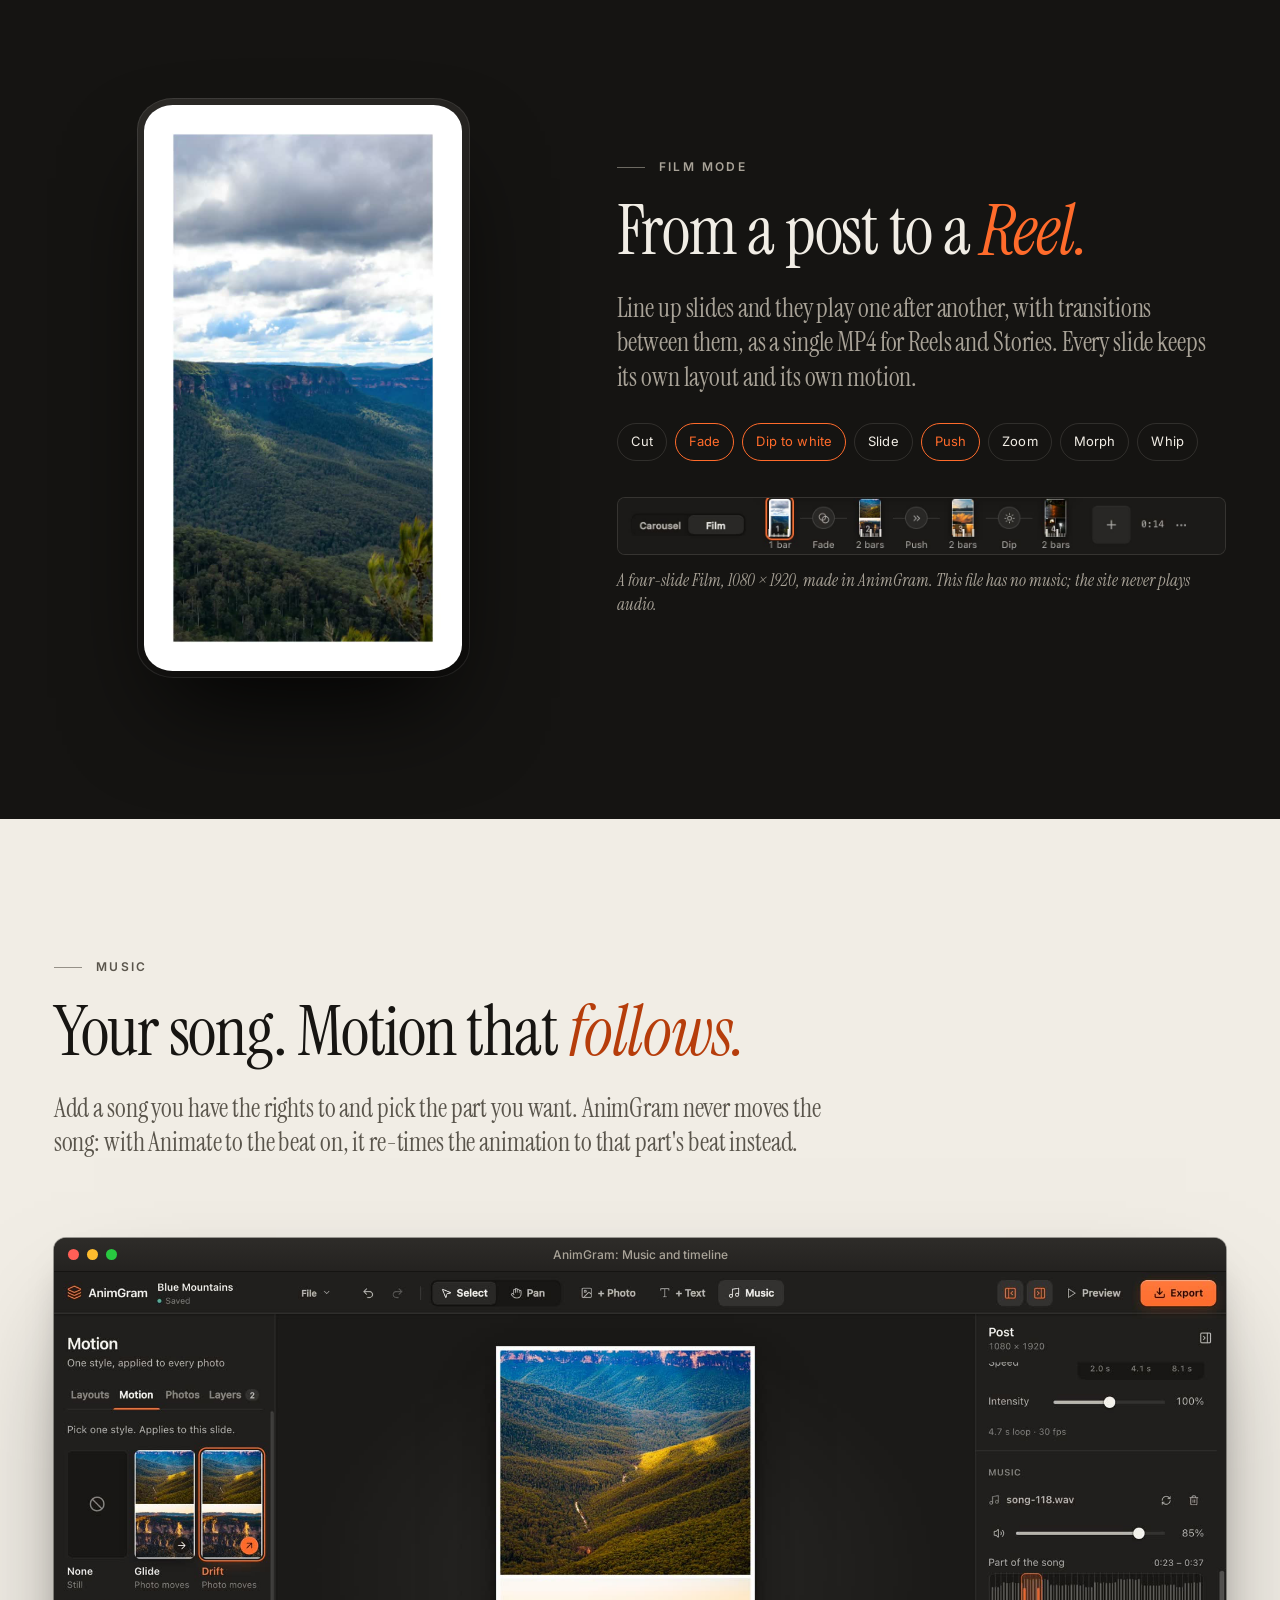
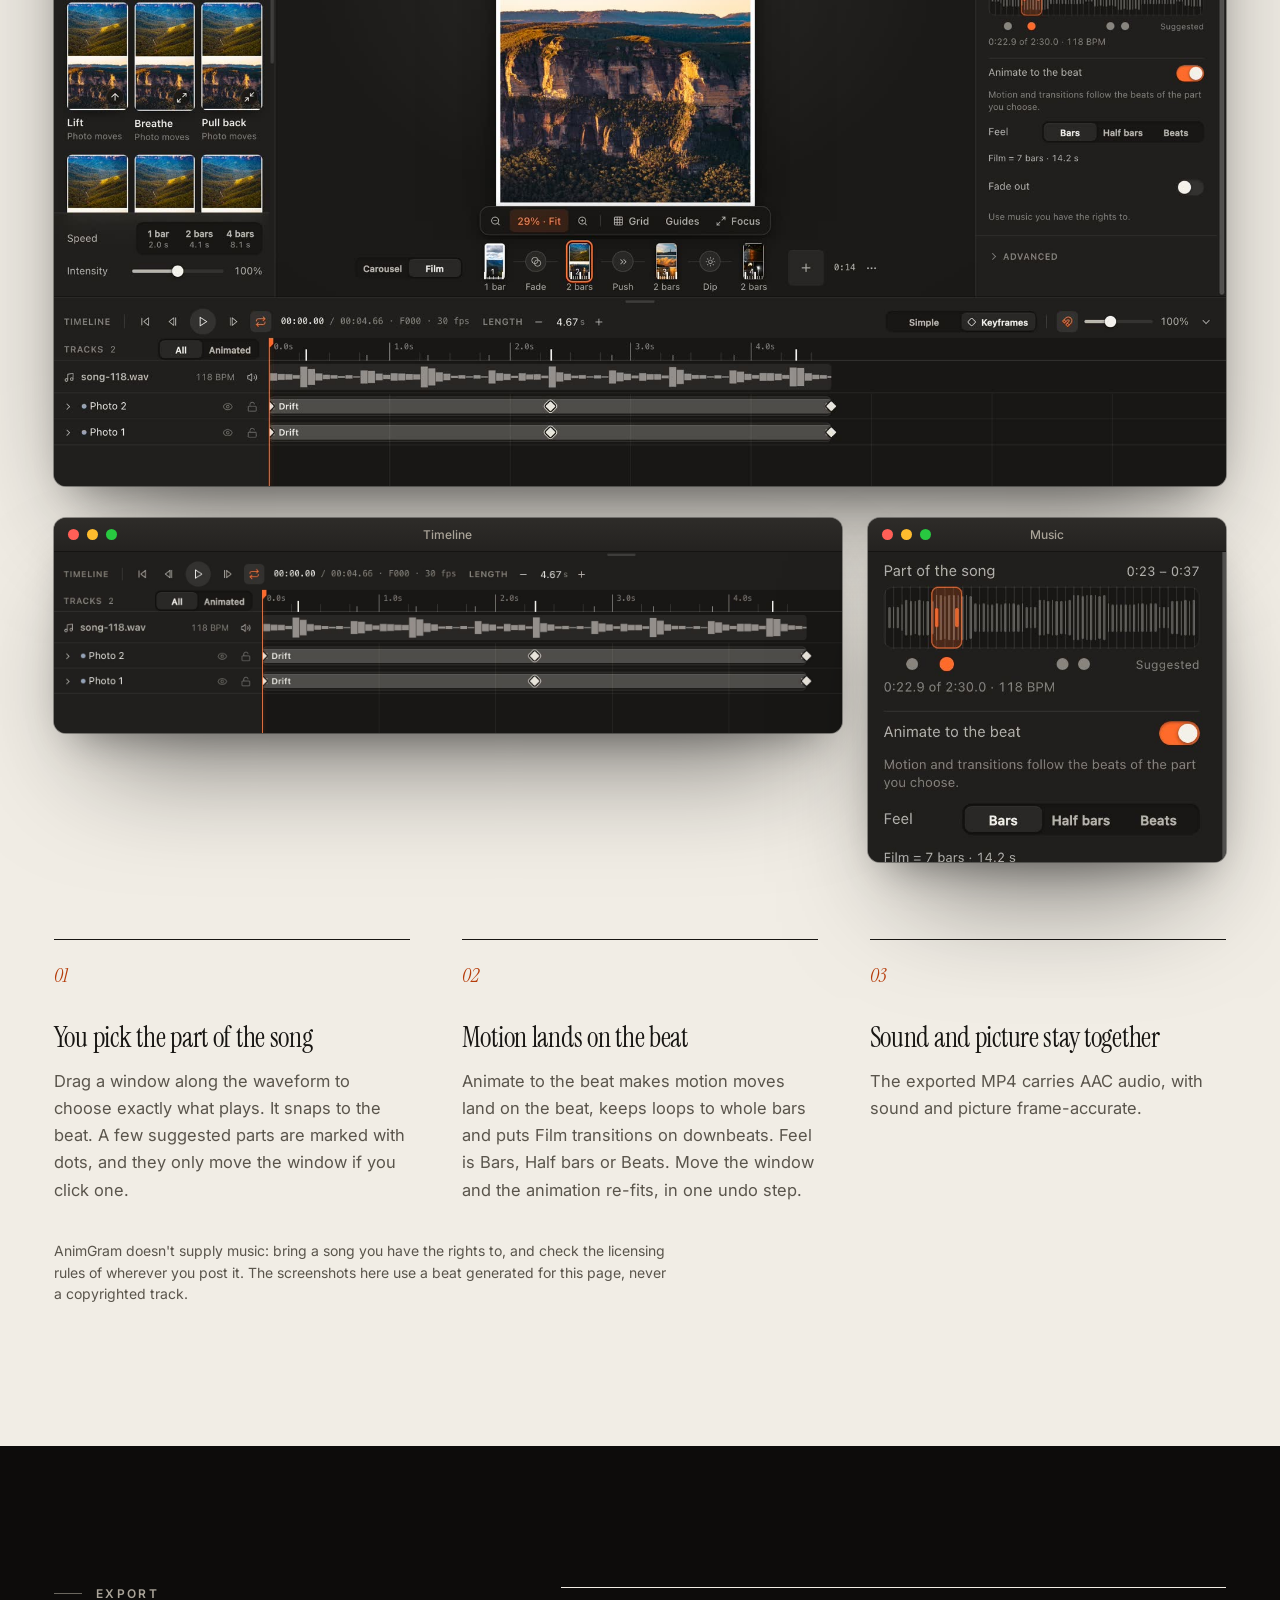
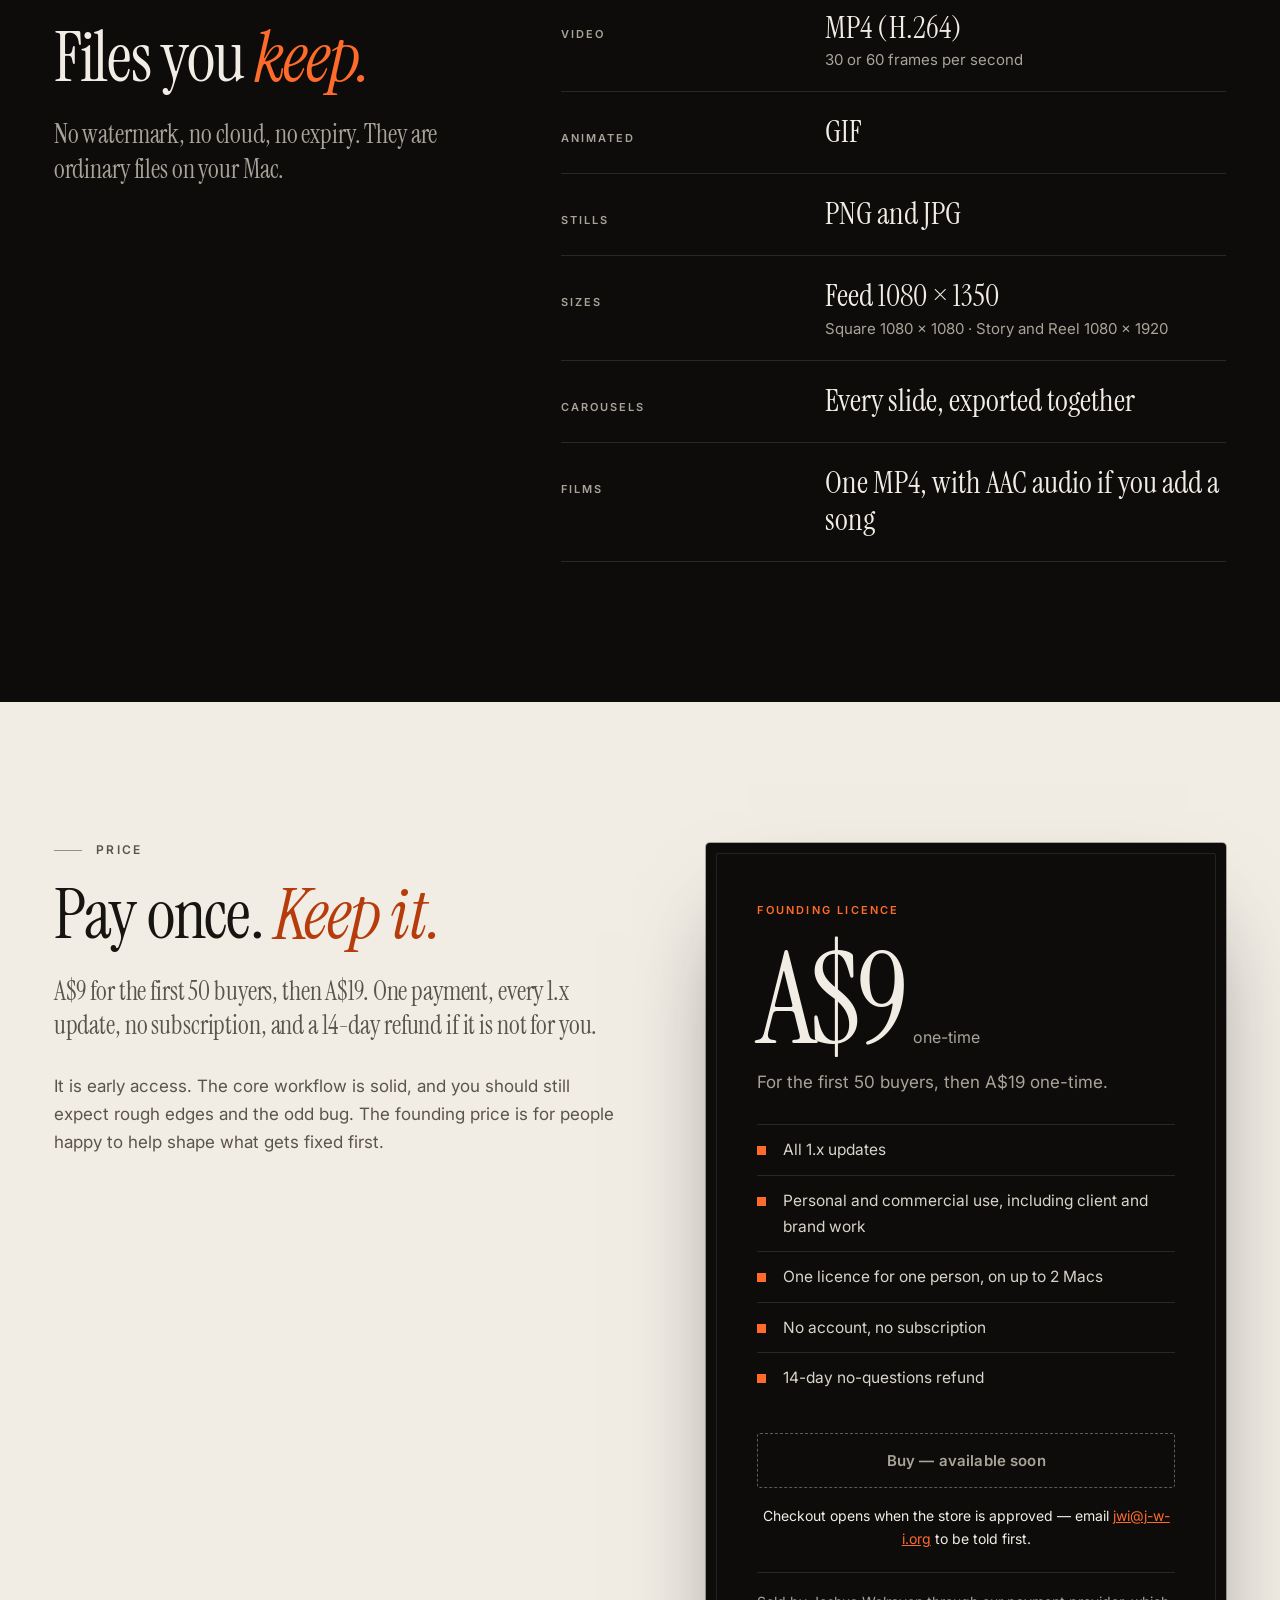
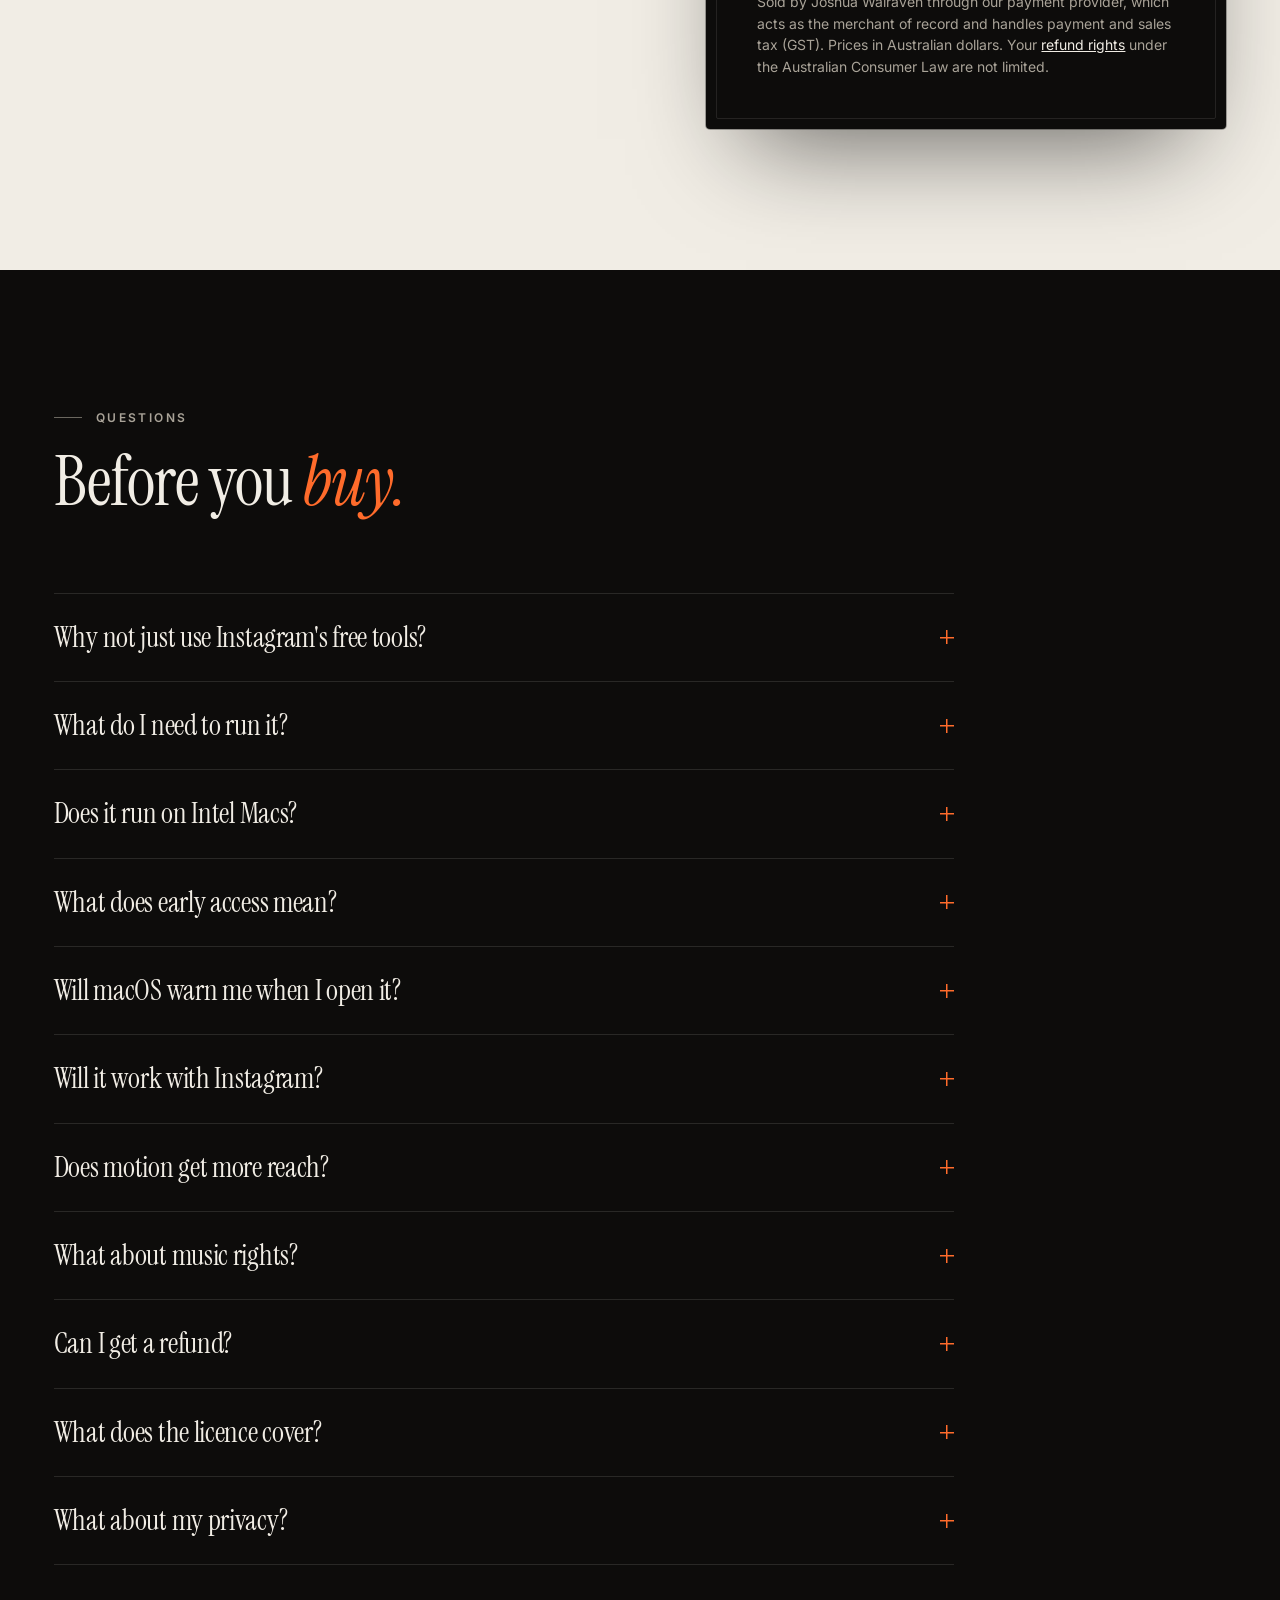
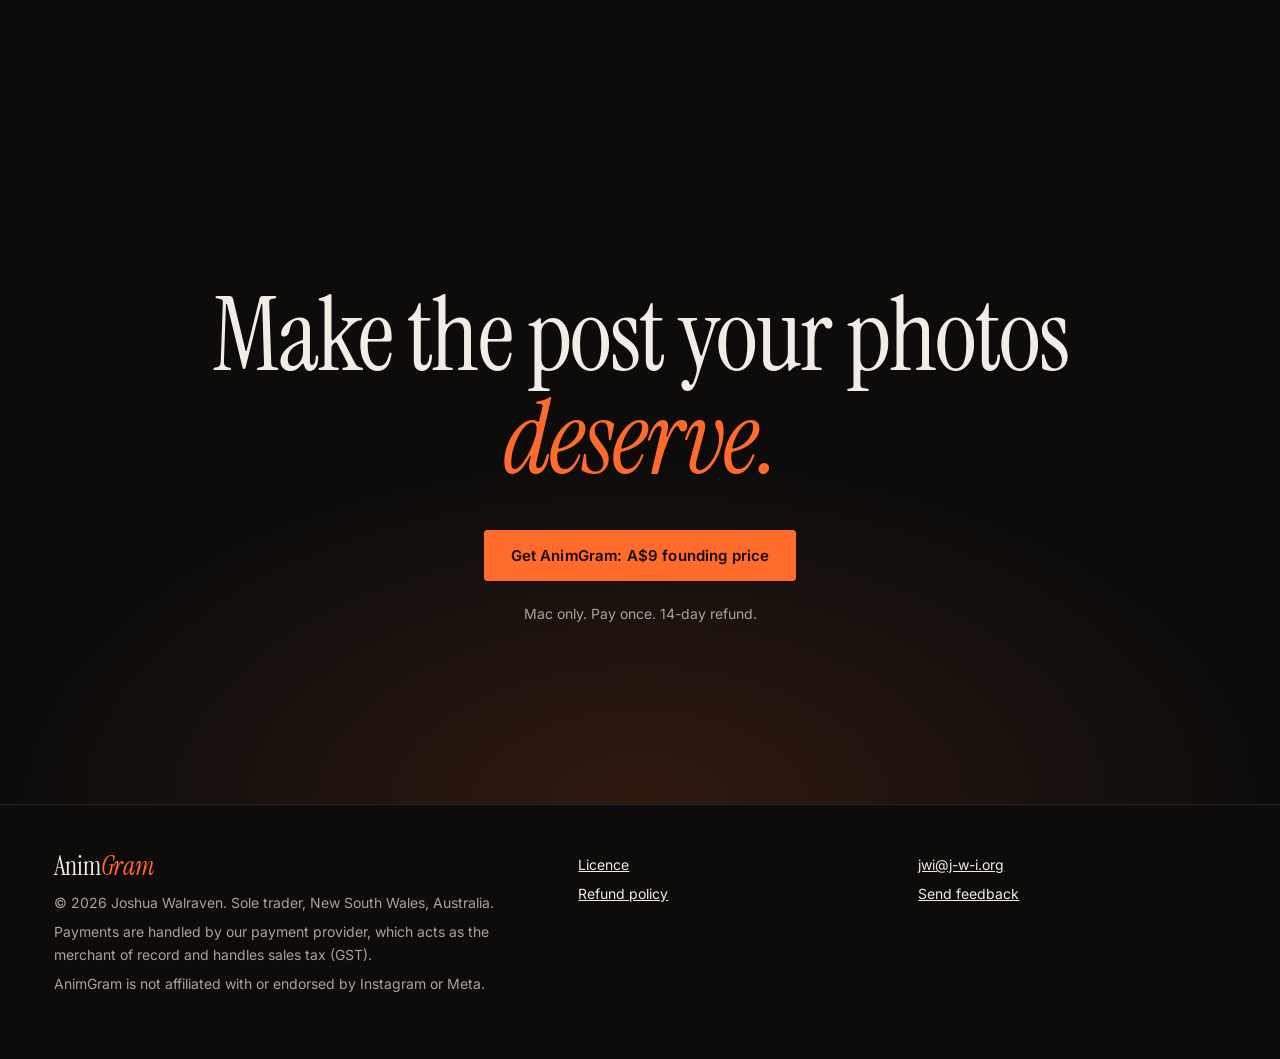
==== commit 0ad292eb: "AnimGram page: drop the notarisation point; three-item proof strip" ====
--- a/animgram/index.html
+++ b/animgram/index.html
@@ -52,7 +52,6 @@
 
     <div class="proof reveal">
       <ul>
-        <li><svg viewBox="0 0 24 24" fill="none" stroke="currentColor" stroke-width="1.6" stroke-linecap="round" stroke-linejoin="round" aria-hidden="true"><path d="M12 3l7 3v5c0 4.5-3 8-7 10-4-2-7-5.5-7-10V6z"/><path d="M9 12l2 2 4-4"/></svg><span><b>Notarised by Apple</b>Opens like any app you download</span></li>
         <li><svg viewBox="0 0 24 24" fill="none" stroke="currentColor" stroke-width="1.6" stroke-linecap="round" stroke-linejoin="round" aria-hidden="true"><rect x="4" y="11" width="16" height="9" rx="2"/><path d="M8 11V8a4 4 0 018 0v3"/></svg><span><b>Works offline</b>Nothing leaves your Mac</span></li>
         <li><svg viewBox="0 0 24 24" fill="none" stroke="currentColor" stroke-width="1.6" stroke-linecap="round" stroke-linejoin="round" aria-hidden="true"><circle cx="12" cy="8" r="3.5"/><path d="M5 20c1-4 4-6 7-6s6 2 7 6"/><path d="M3 3l18 18"/></svg><span><b>No account, no tracking</b>Not in the app, not on this site</span></li>
         <li><svg viewBox="0 0 24 24" fill="none" stroke="currentColor" stroke-width="1.6" stroke-linecap="round" stroke-linejoin="round" aria-hidden="true"><path d="M3 12l9-9h8v8l-9 9z"/><circle cx="15.5" cy="8.5" r="1.2"/></svg><span><b>Pay once</b>All 1.x updates, no subscription</span></li>
--- a/animgram/site.css
+++ b/animgram/site.css
@@ -90,11 +90,11 @@
 .plate .frame video{position:absolute;inset:0;width:100%;height:100%;object-fit:cover}
 .plate.small{max-width:230px;position:absolute;left:-14%;bottom:-8%;display:none}
 .proof{margin-top:clamp(56px,8vw,112px);border-top:1px solid var(--line-d)}
-.proof ul{display:grid;grid-template-columns:repeat(2,minmax(0,1fr));gap:0}
-@media(min-width:860px){.proof ul{grid-template-columns:repeat(4,minmax(0,1fr))}}
-.proof li{display:flex;align-items:center;gap:12px;padding:22px 0;font-size:13.5px;letter-spacing:.02em;color:var(--muted-d)}
-.proof li+li{padding-left:0}
-@media(min-width:860px){.proof li{padding:26px 24px}.proof li:first-child{padding-left:0}.proof li+li{border-left:1px solid var(--line-d)}}
+.proof ul{display:grid;grid-template-columns:minmax(0,1fr);gap:0}
+@media(min-width:860px){.proof ul{grid-template-columns:repeat(3,minmax(0,1fr))}}
+.proof li{display:flex;align-items:center;gap:12px;padding:20px 0;font-size:13.5px;letter-spacing:.02em;color:var(--muted-d)}
+.proof li+li{border-top:1px solid var(--line-d)}
+@media(min-width:860px){.proof li{padding:26px 24px}.proof li:first-child{padding-left:0}.proof li+li{border-top:0;border-left:1px solid var(--line-d)}}
 .proof svg{flex:none;width:20px;height:20px;color:var(--accent)}
 .proof b{display:block;color:var(--text-d);font-weight:600;font-size:14px}
 
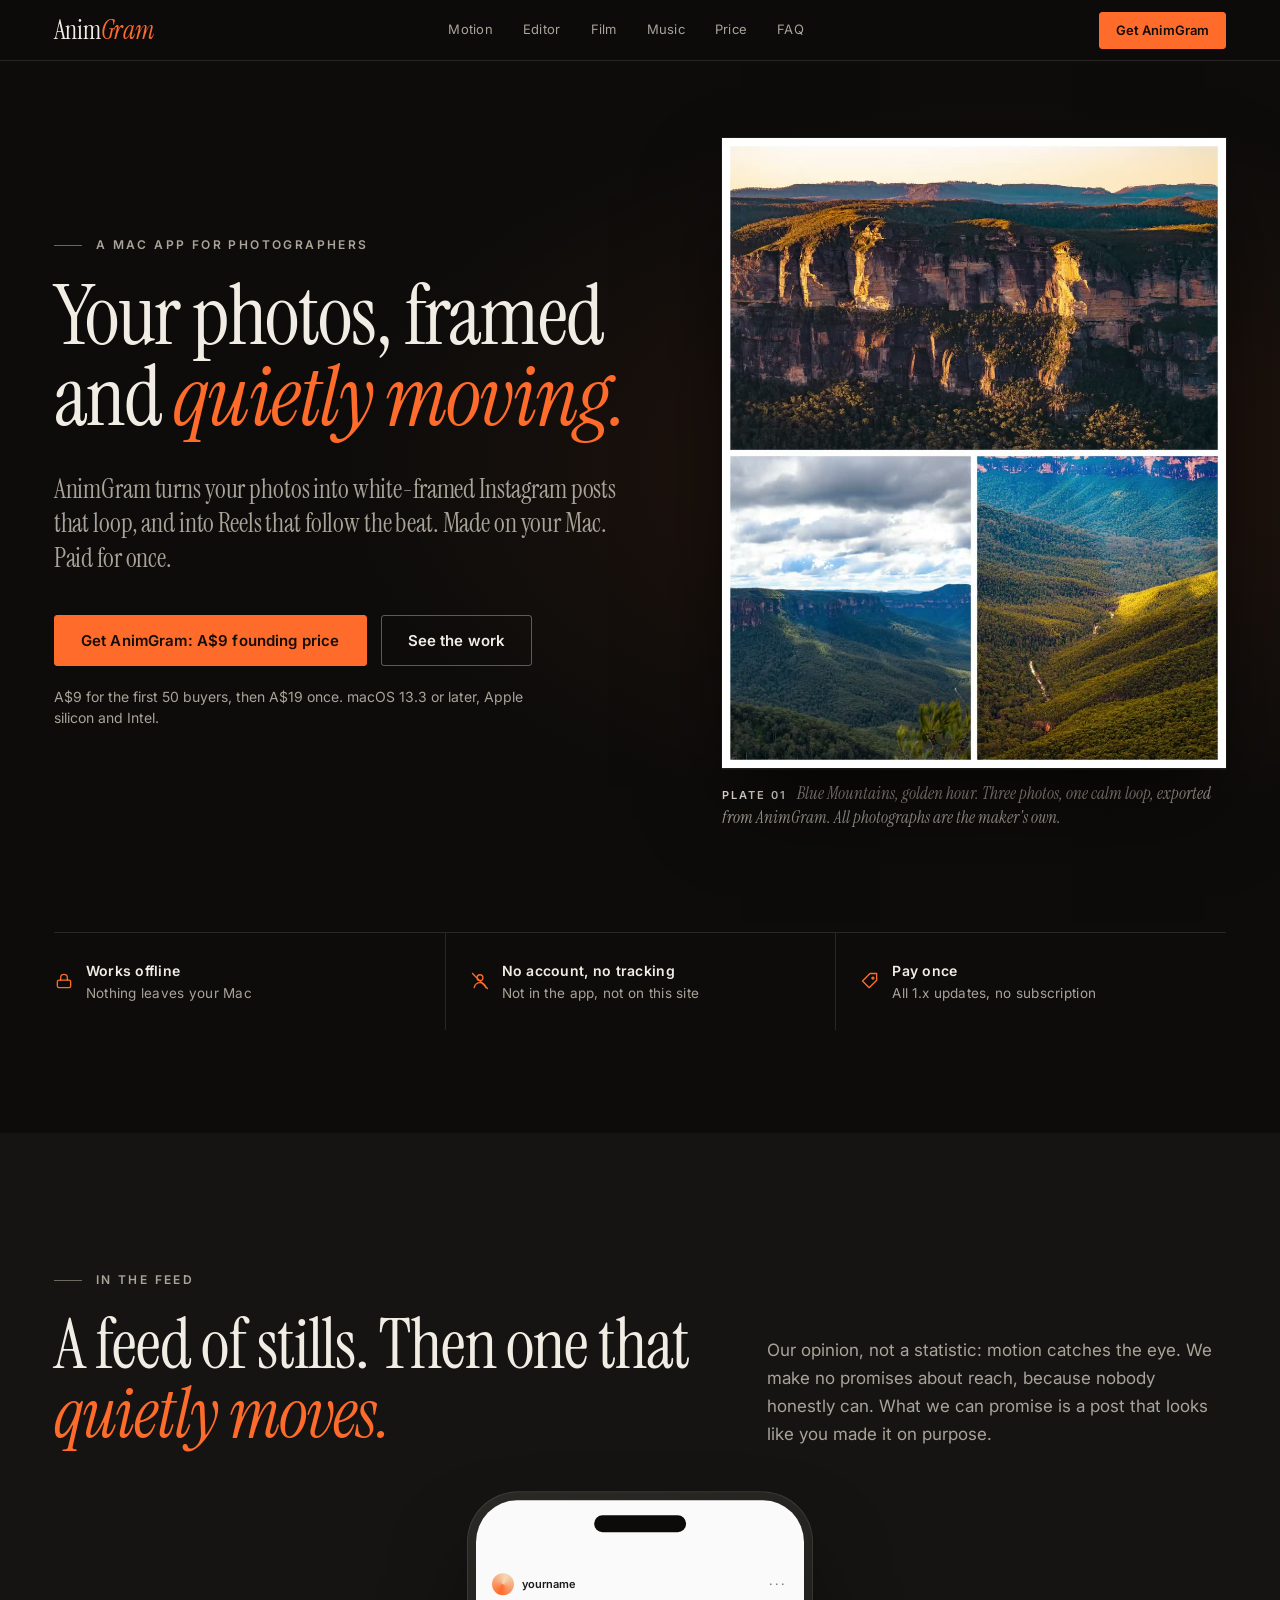
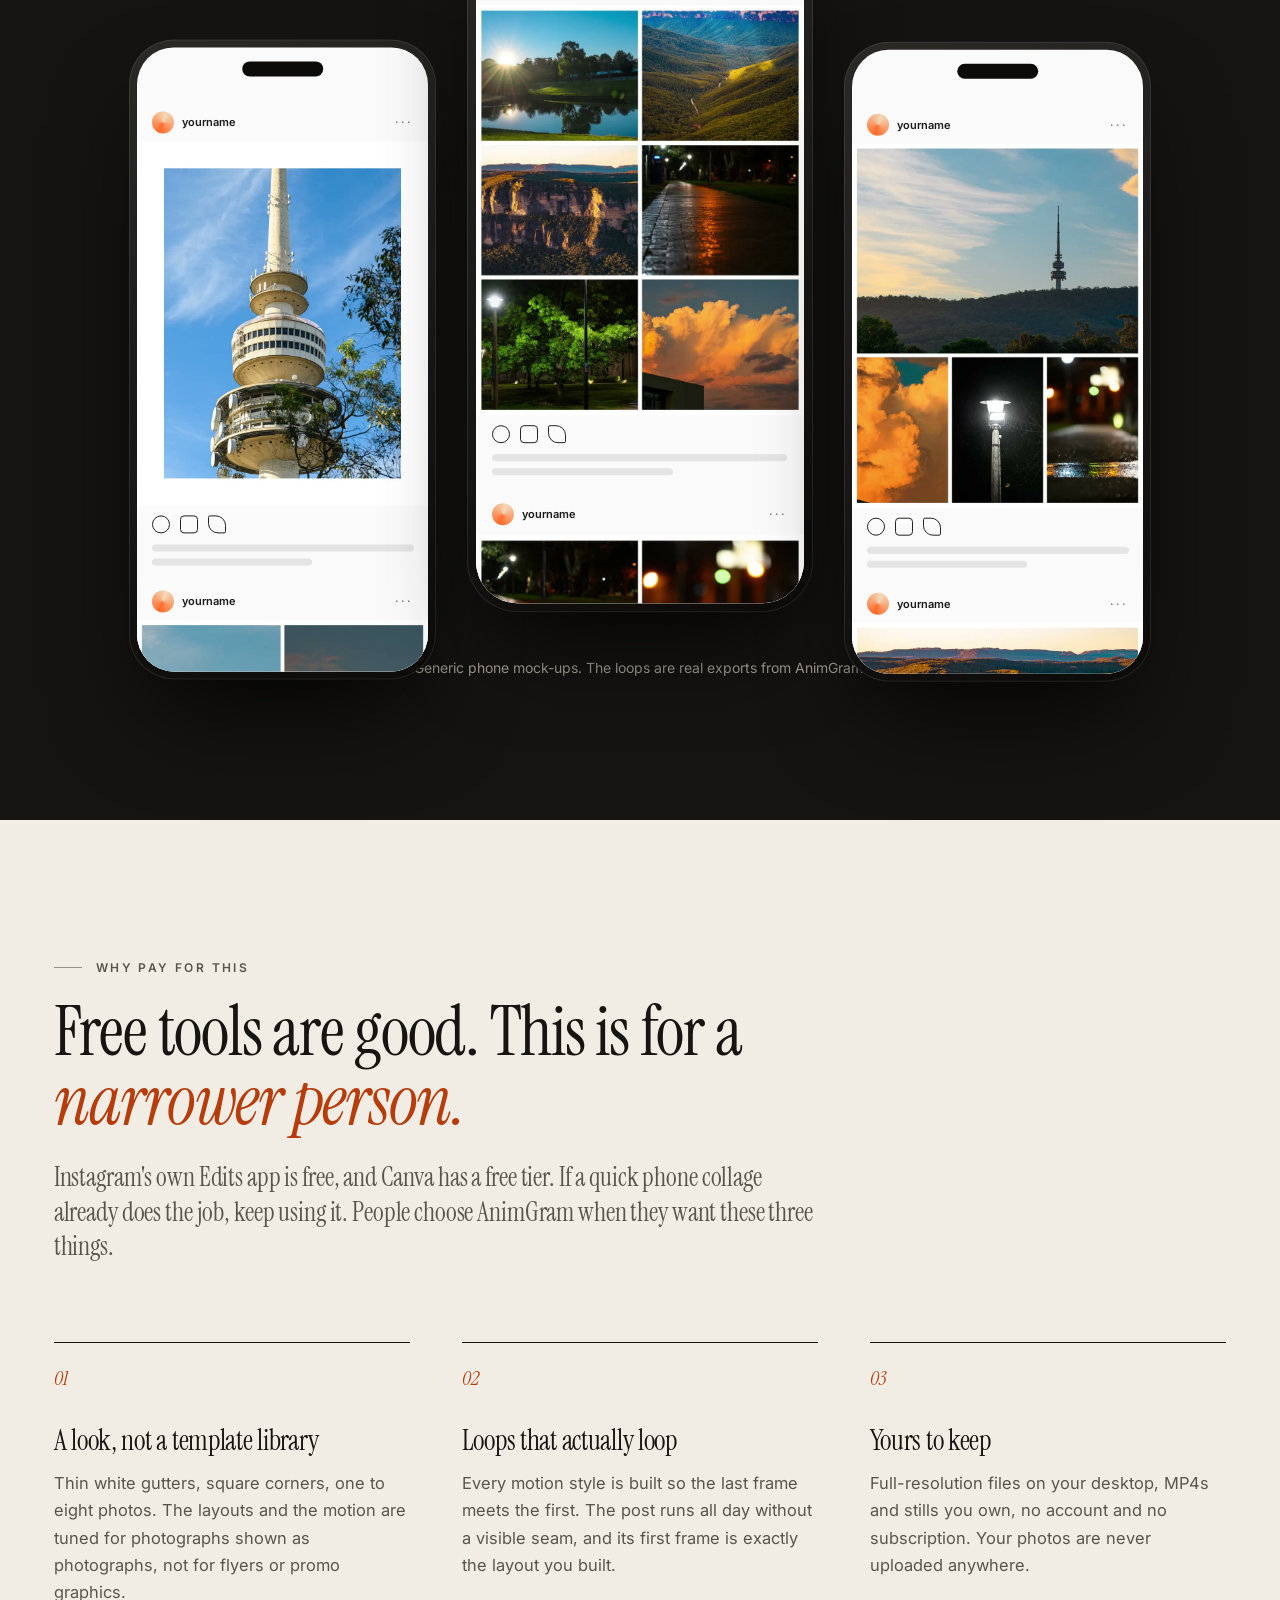
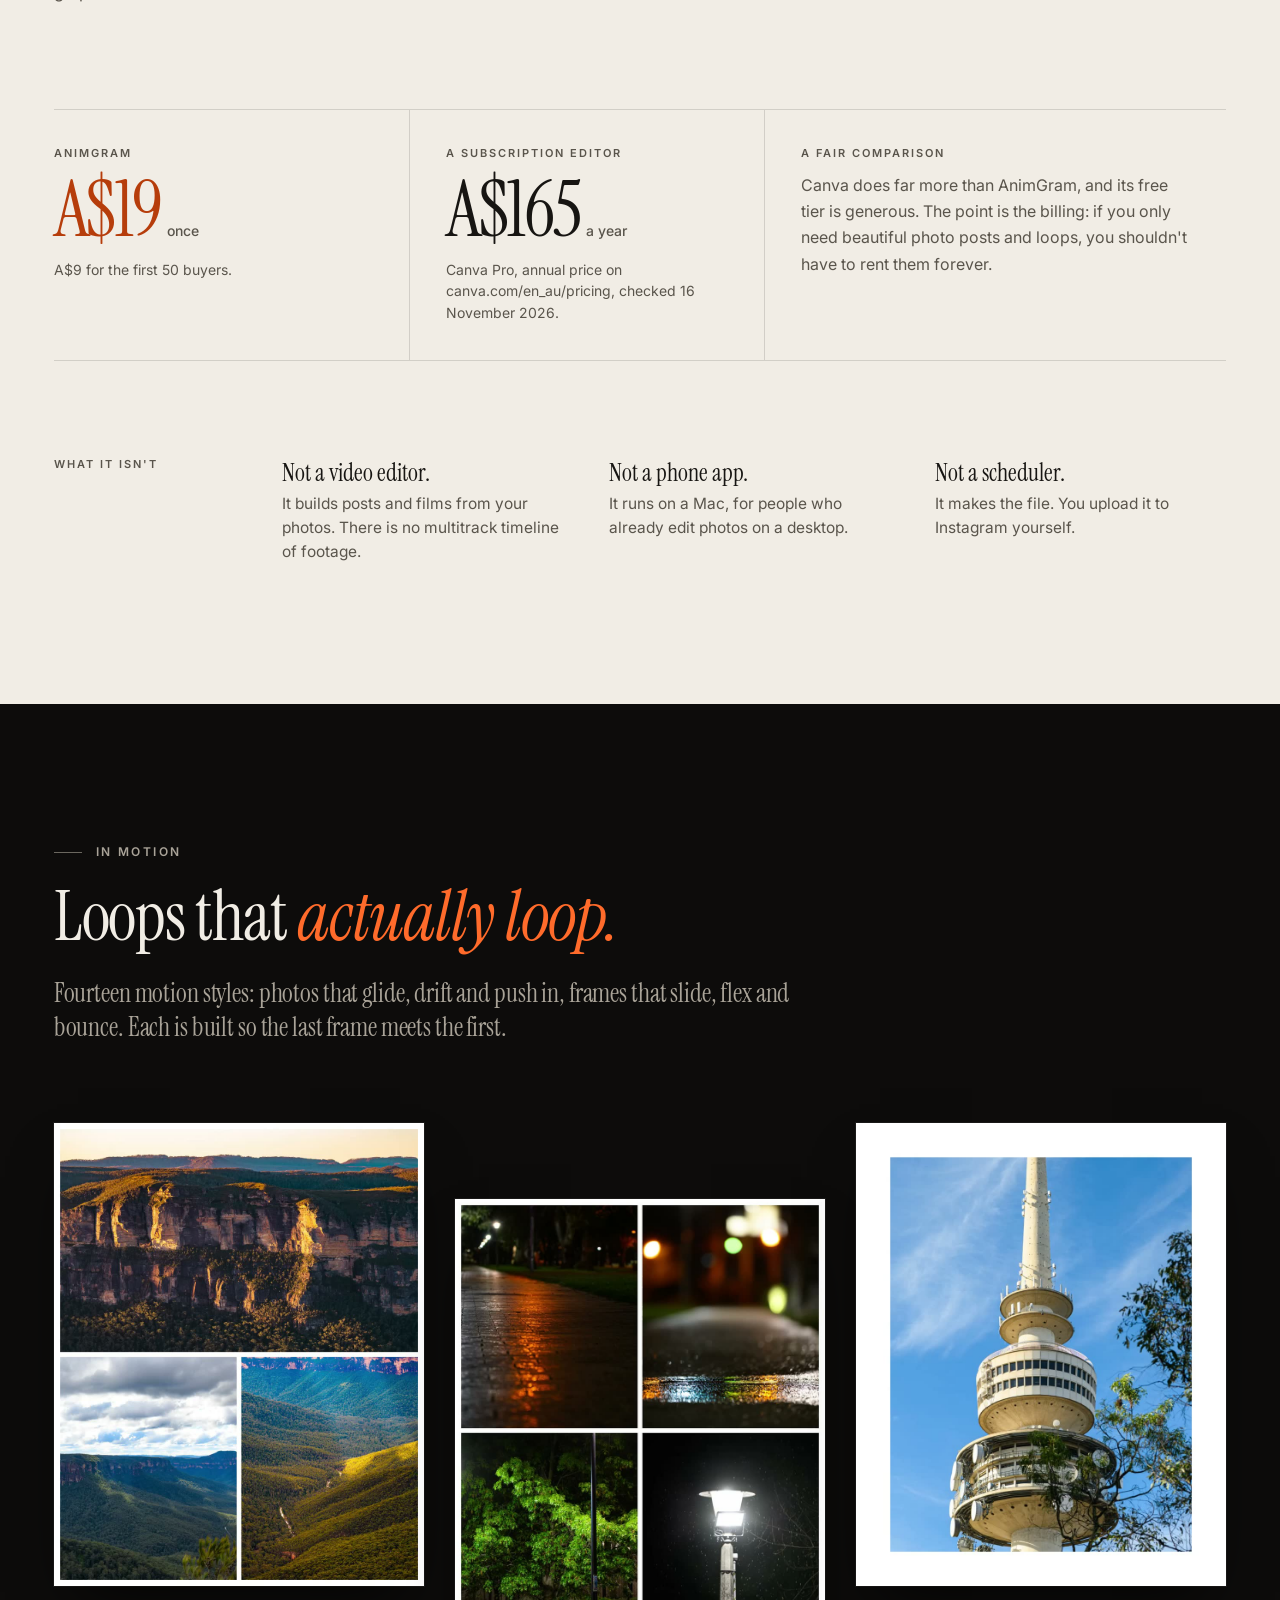
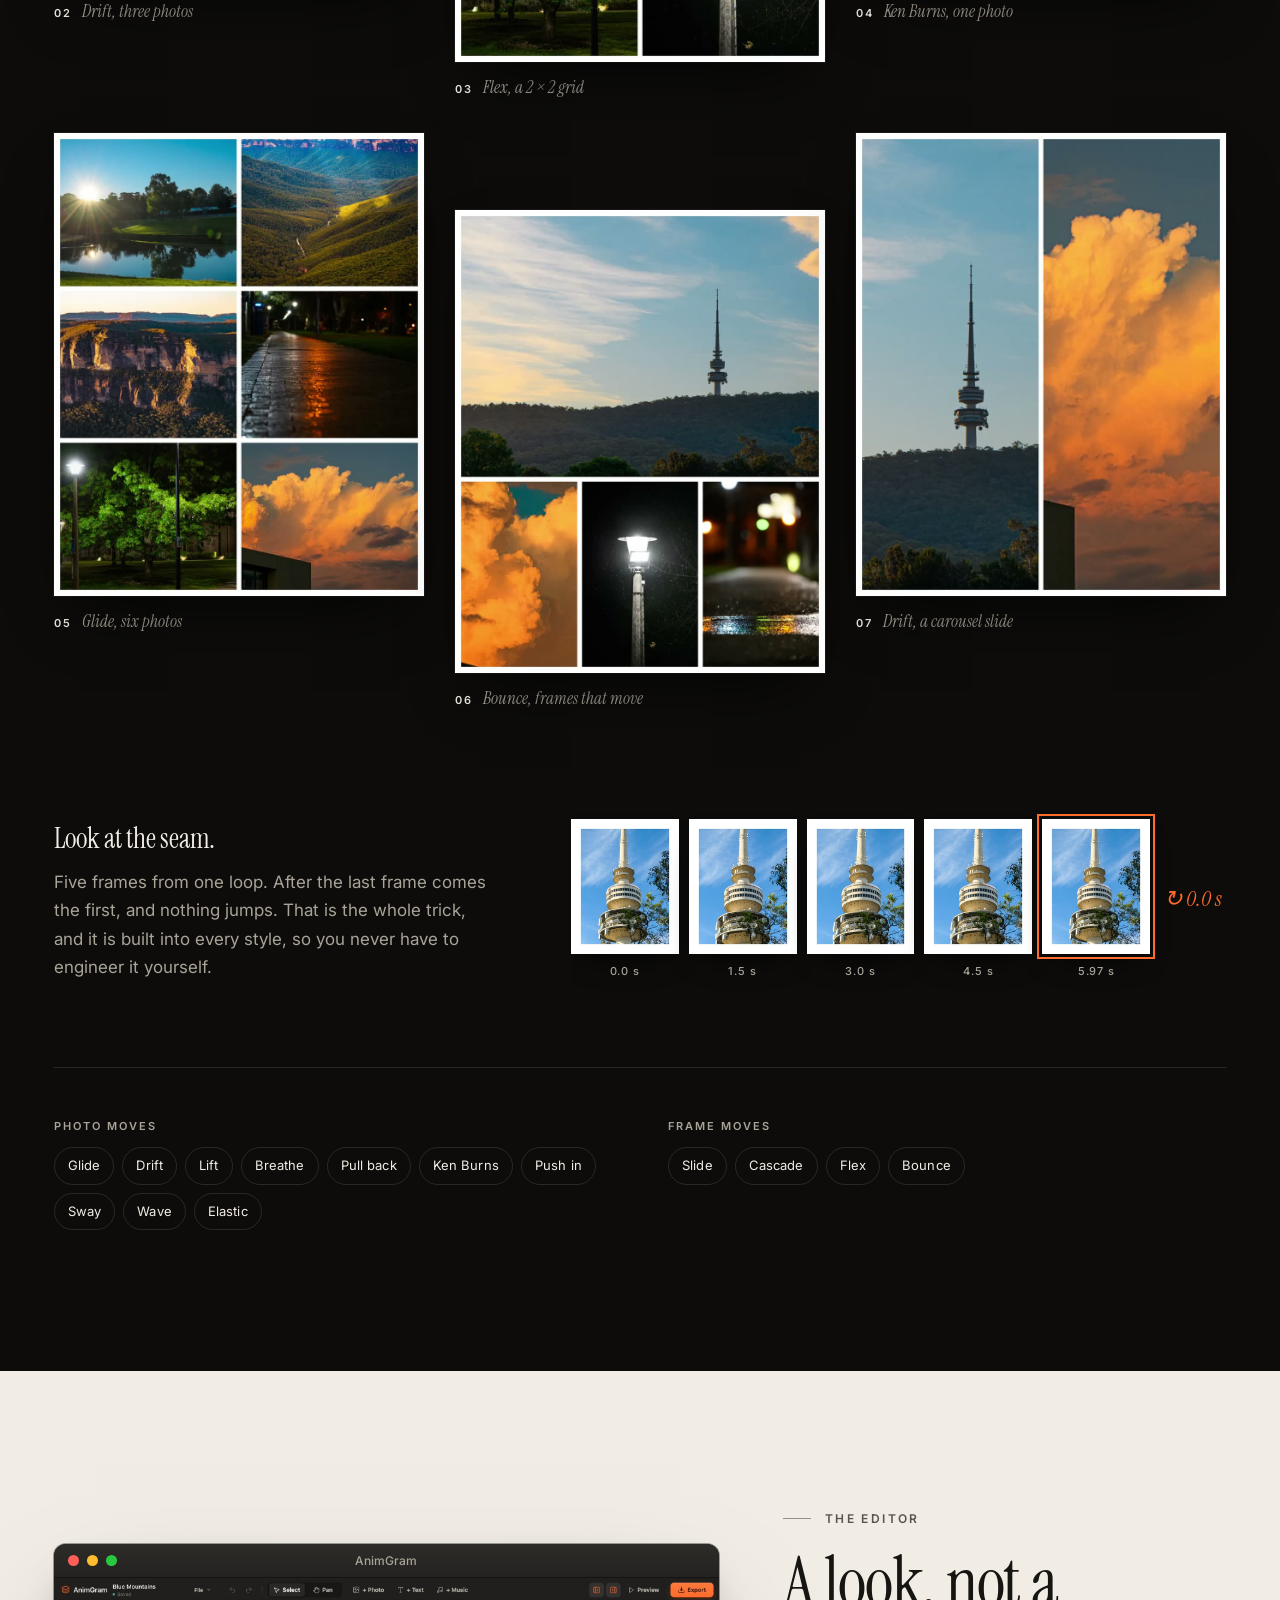
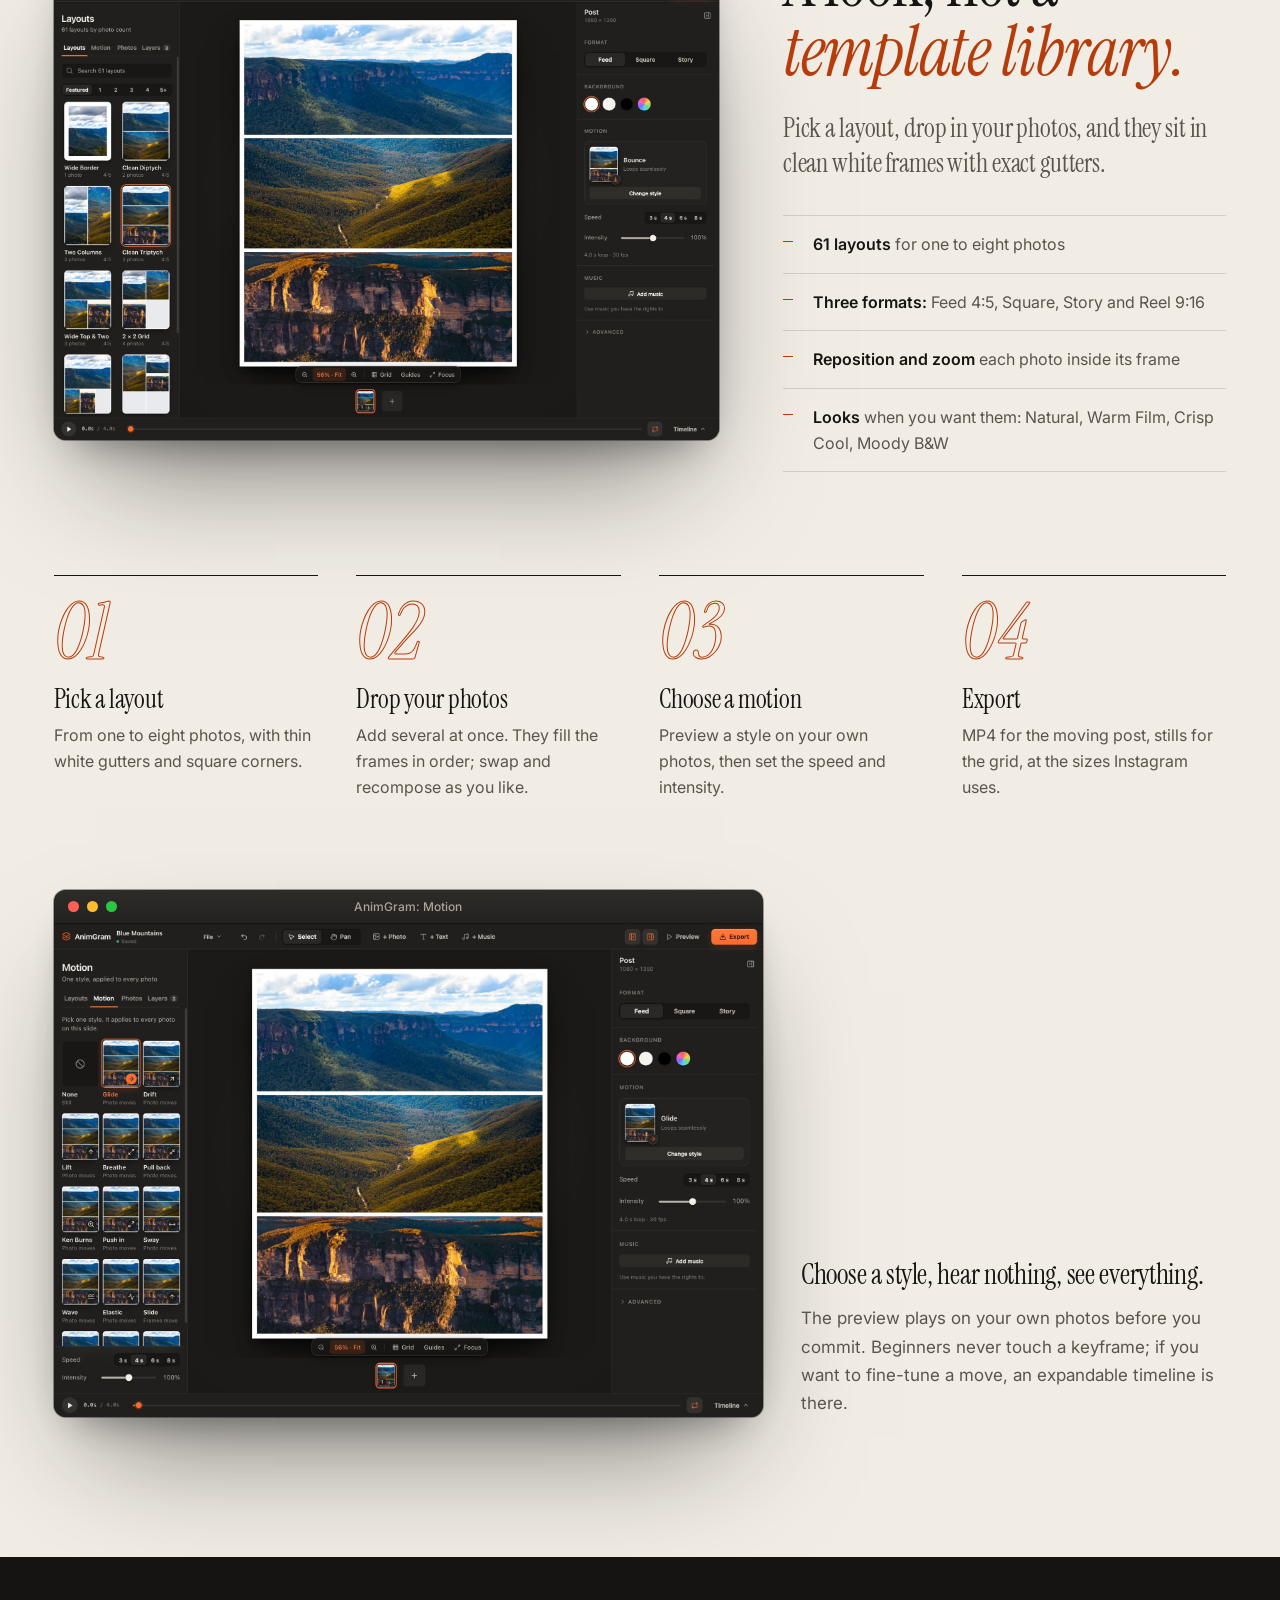
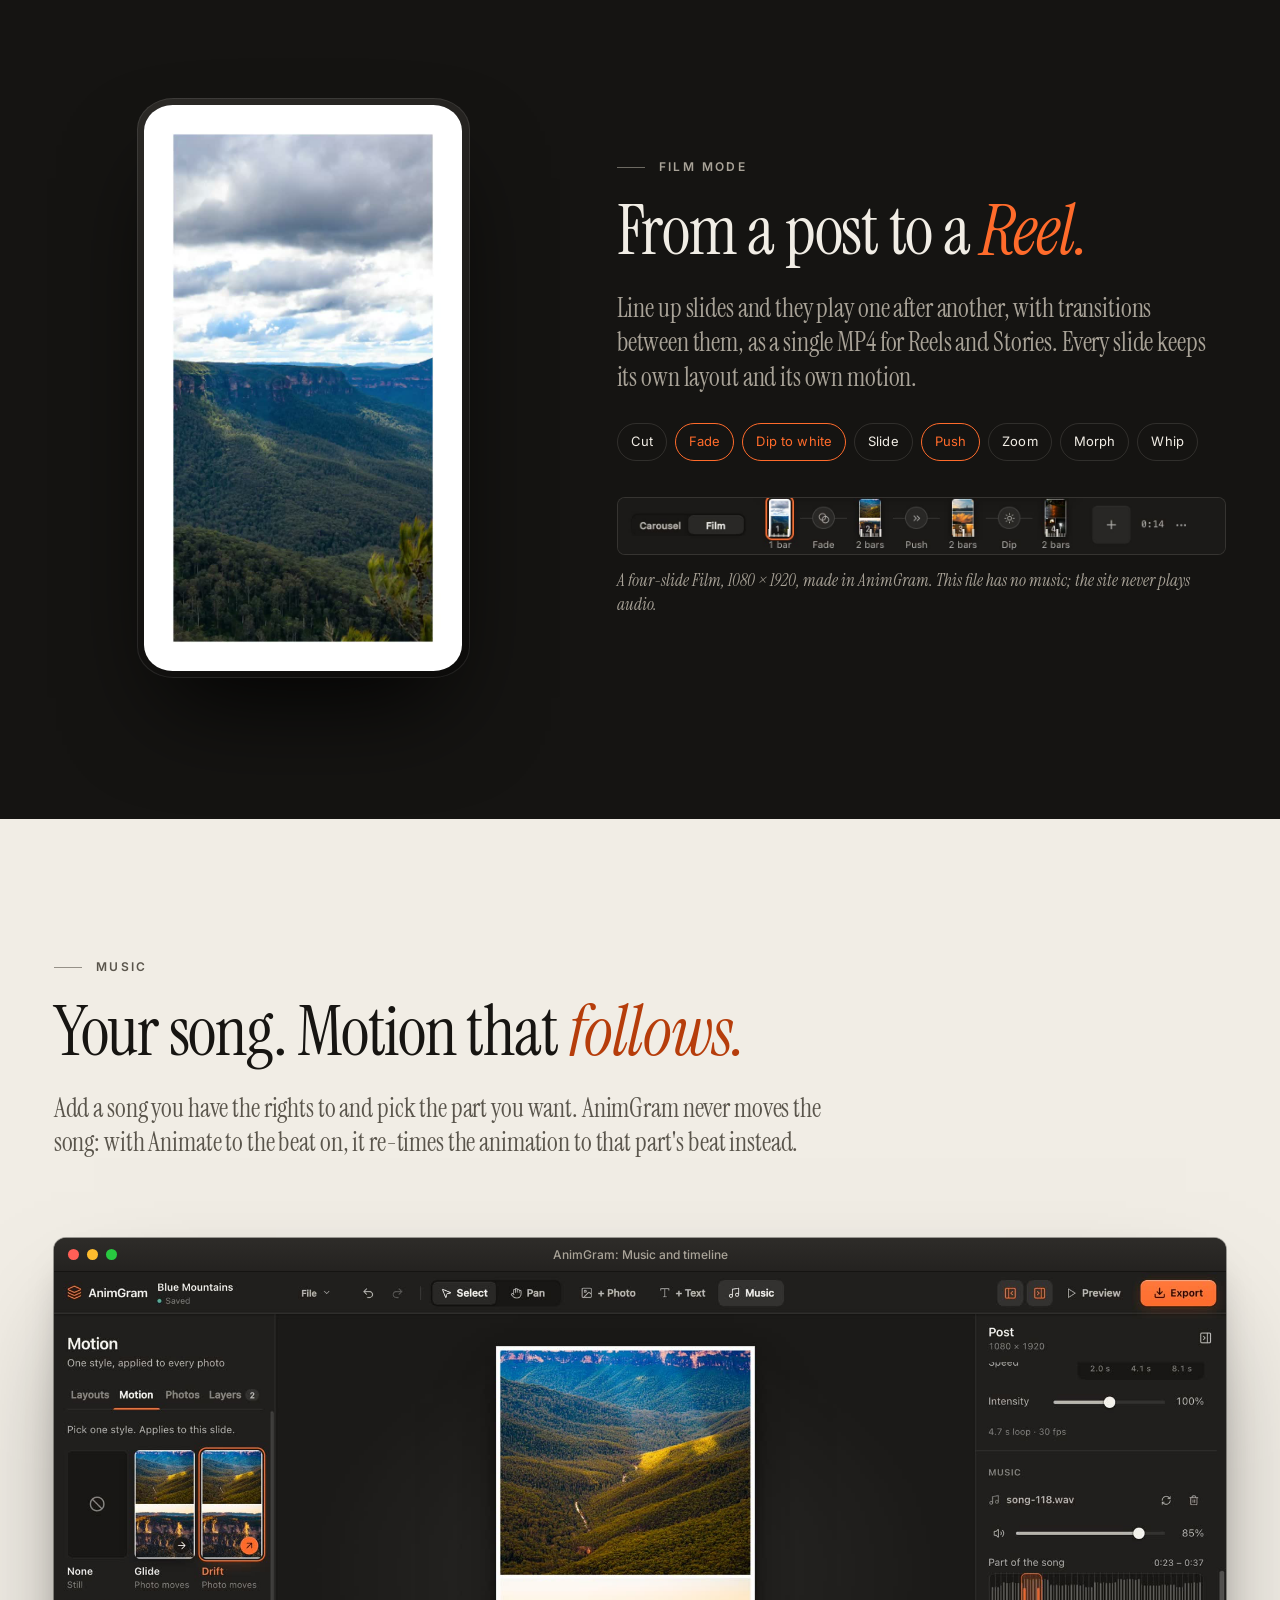
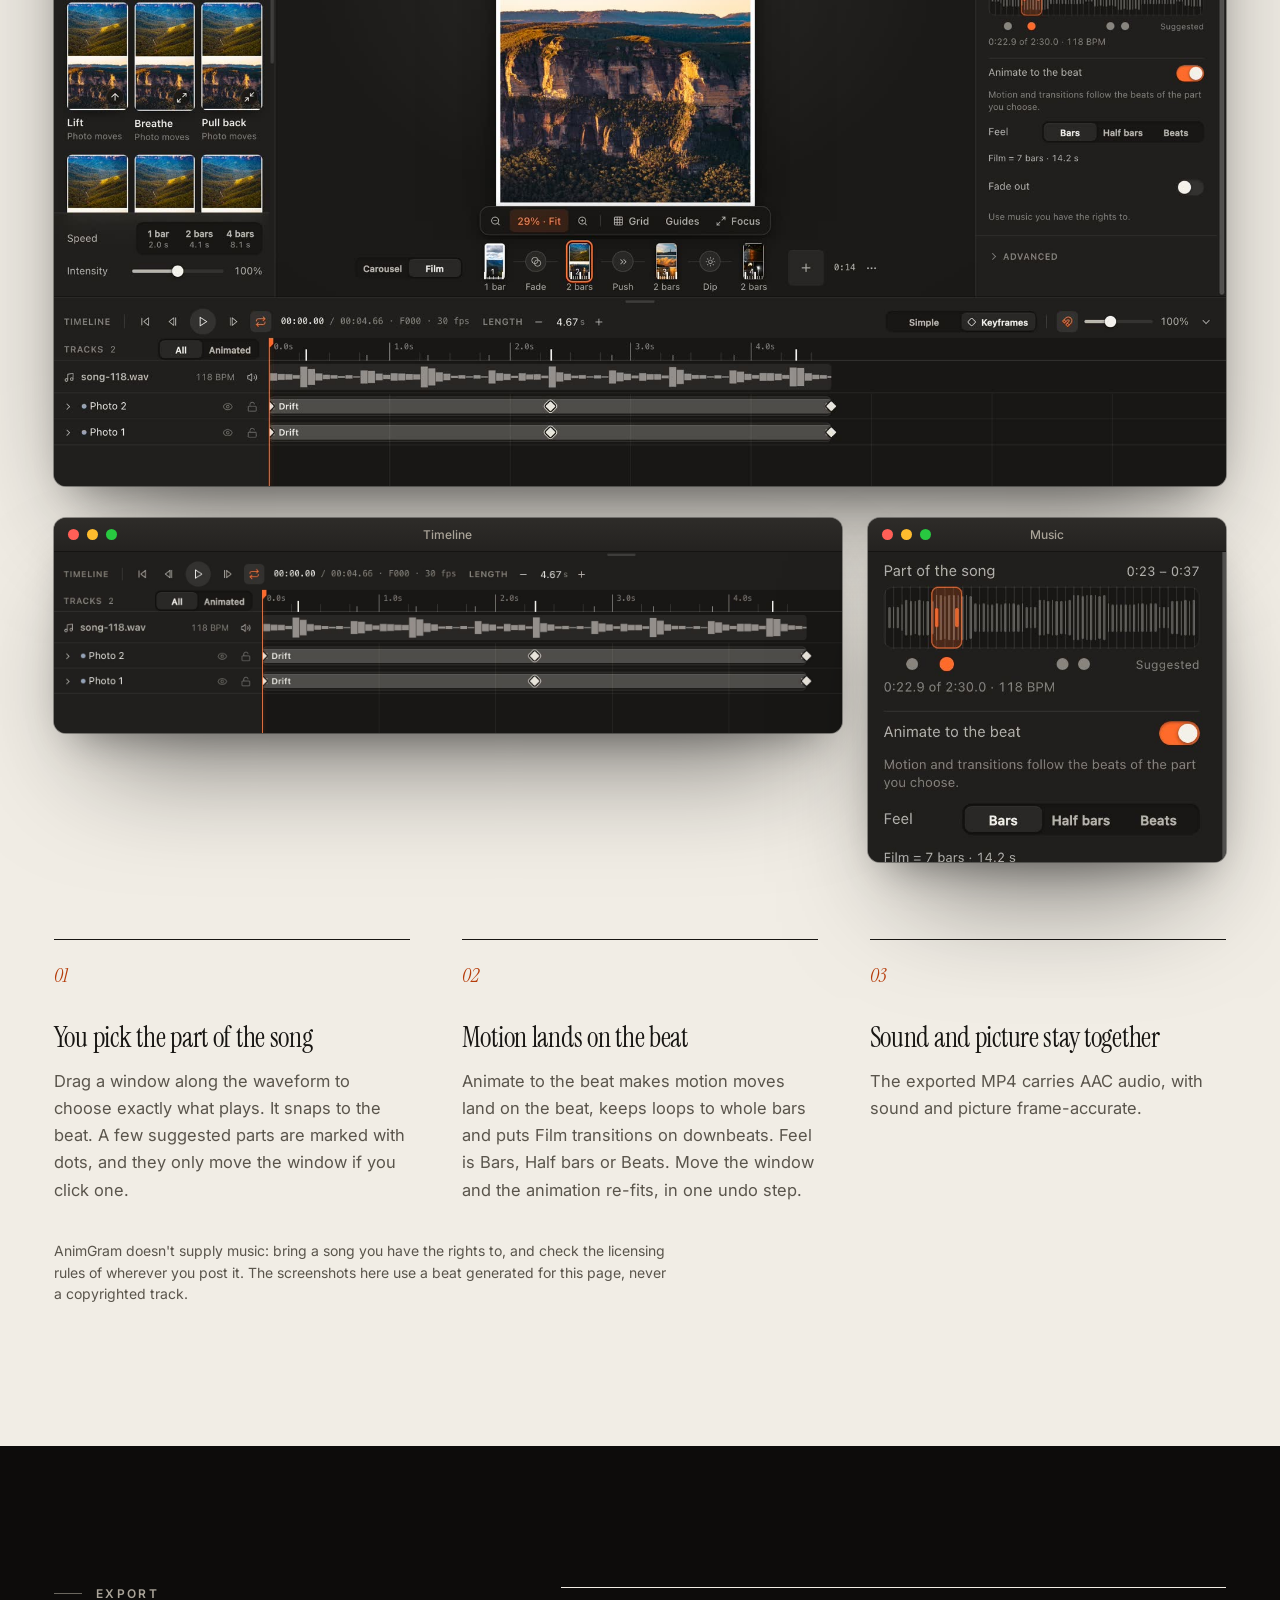
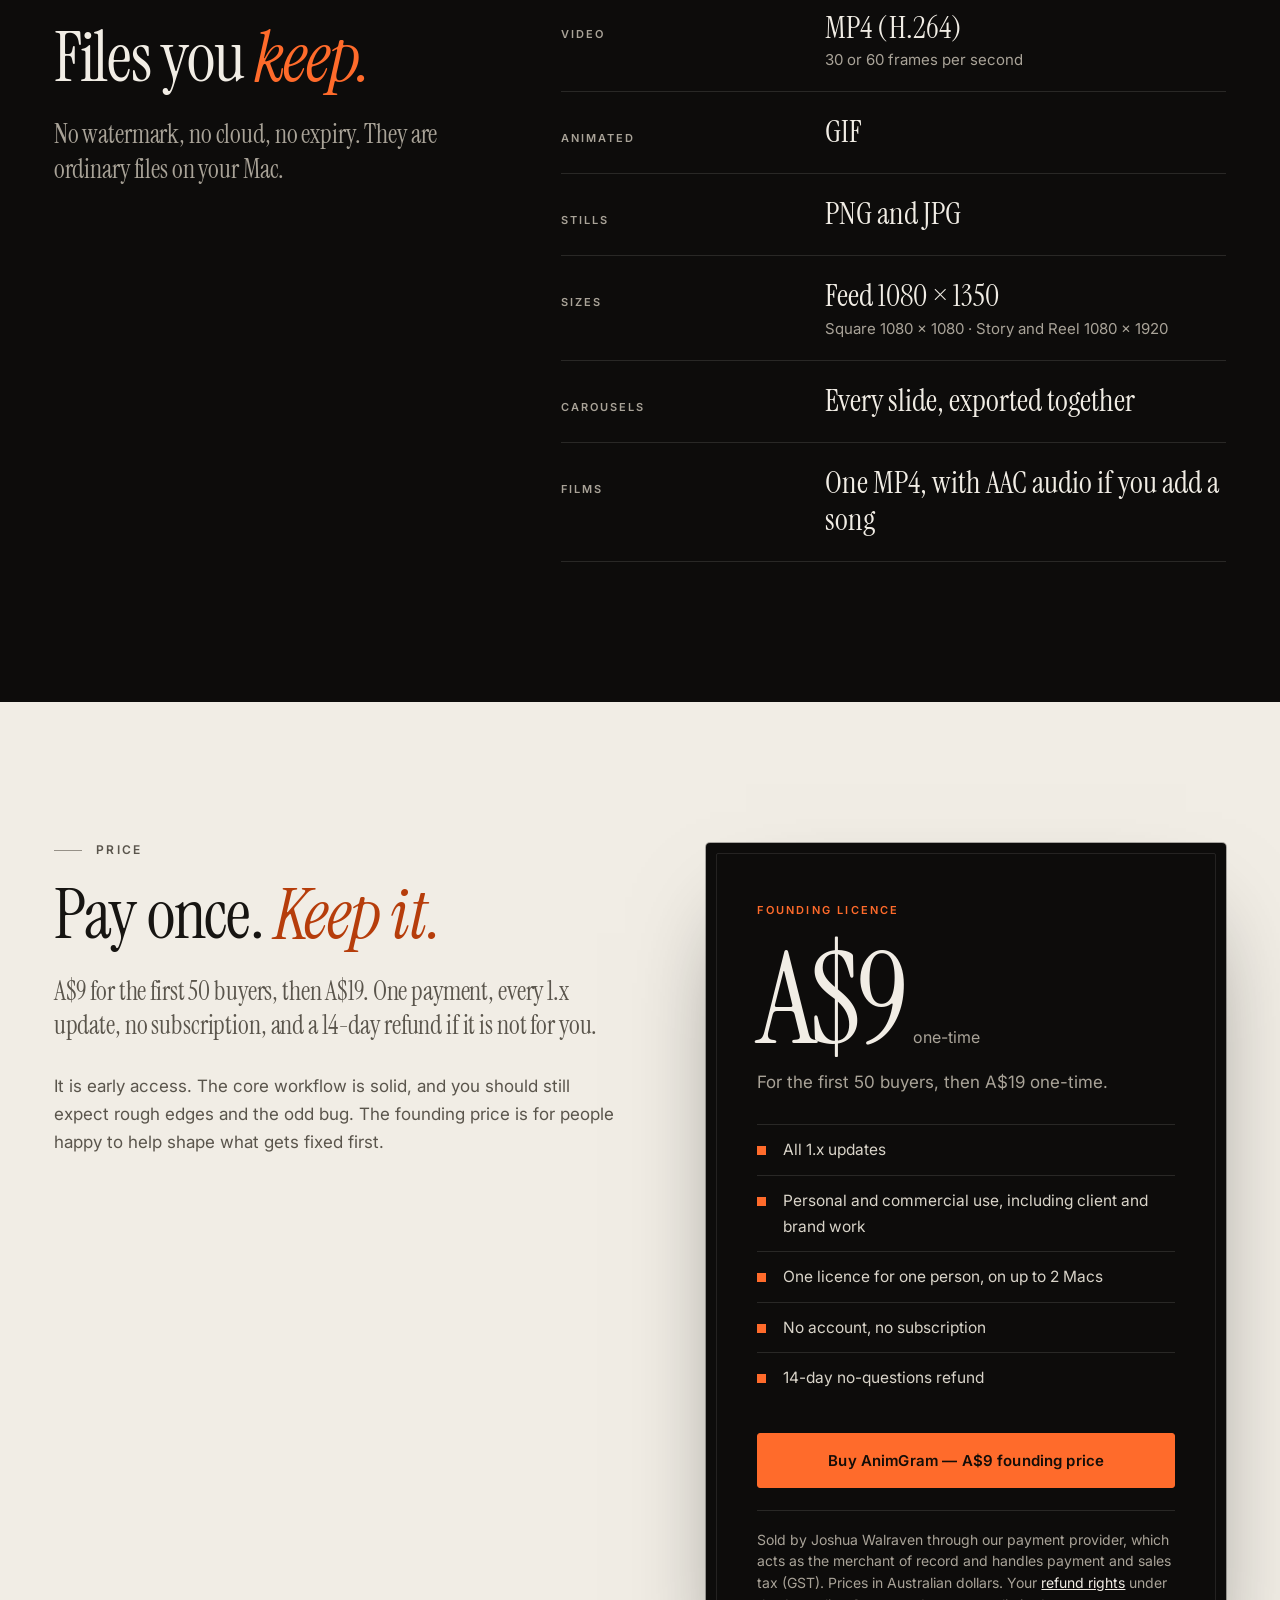
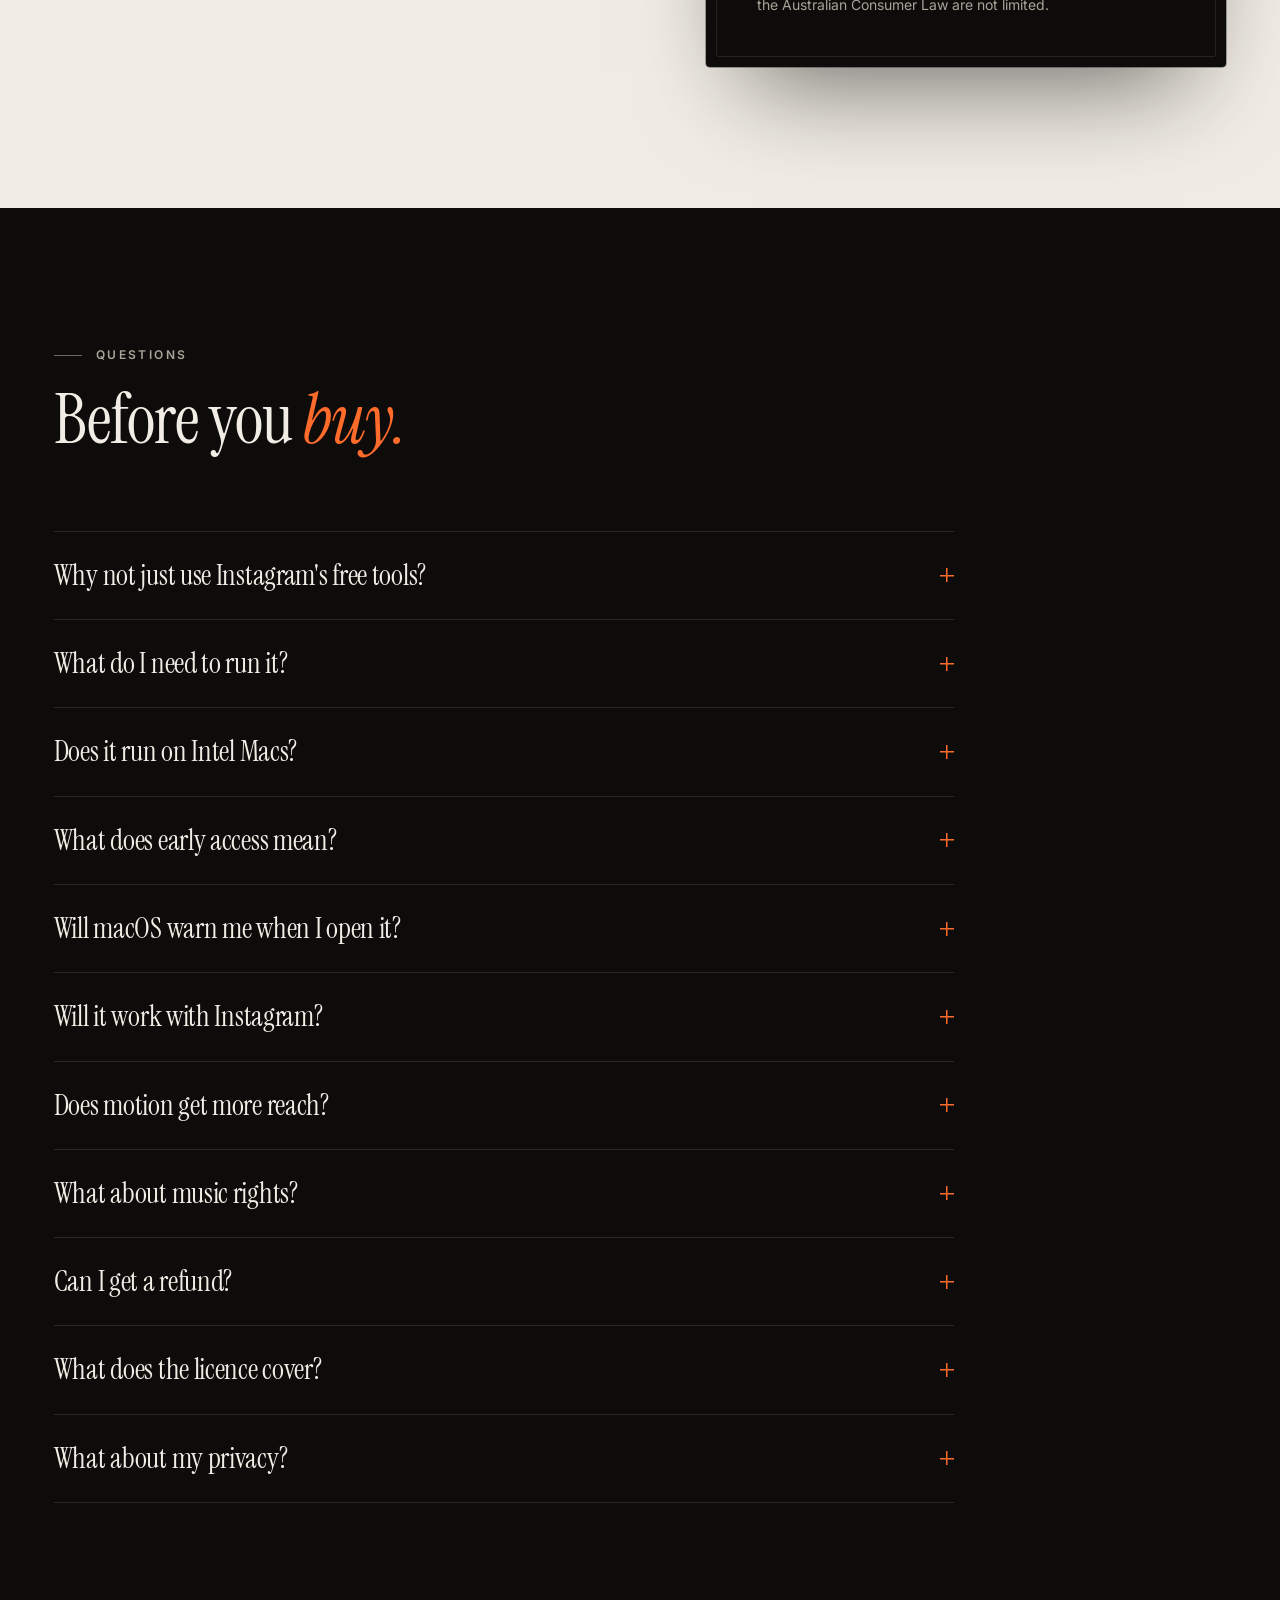
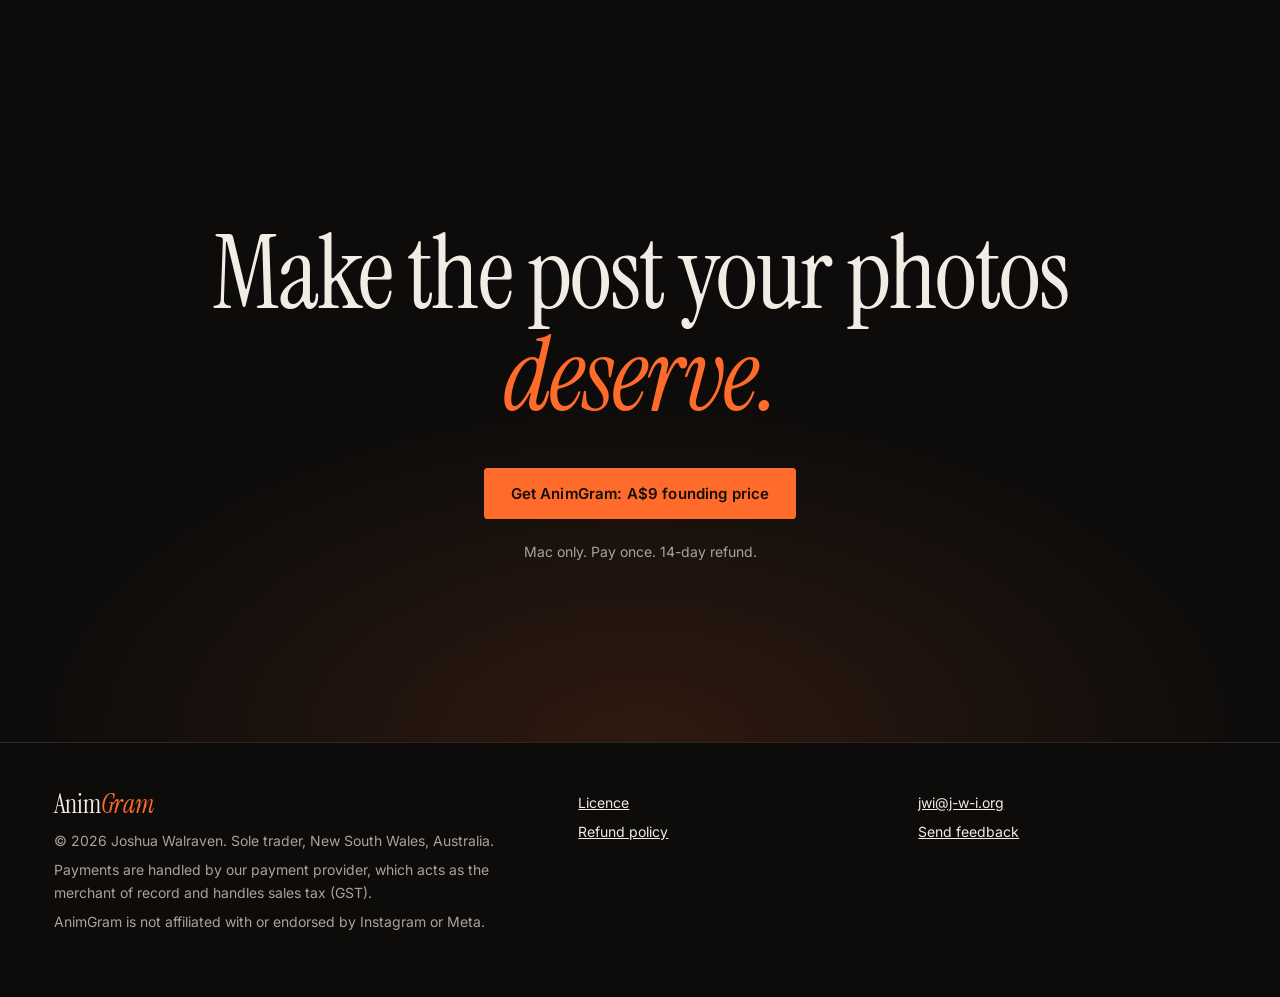
==== commit d0ea7e2d: "AnimGram page: checkout is open (Polar, A$9 founding price)" ====
--- a/animgram/index.html
+++ b/animgram/index.html
@@ -339,7 +339,7 @@
 
 <script>
 // ---- Switch on checkout: paste the checkout URL between the quotes. ----
-const CHECKOUT_URL = '';
+const CHECKOUT_URL = 'https://buy.polar.sh/polar_cl_zWfF5zZdARfMlHQxZzl0rkDooTvbDpy3rxinw2TLsFr';
 // ---------------------------------------------------------------------------------------
 (function(){
   var reduce = window.matchMedia && matchMedia('(prefers-reduced-motion: reduce)').matches;
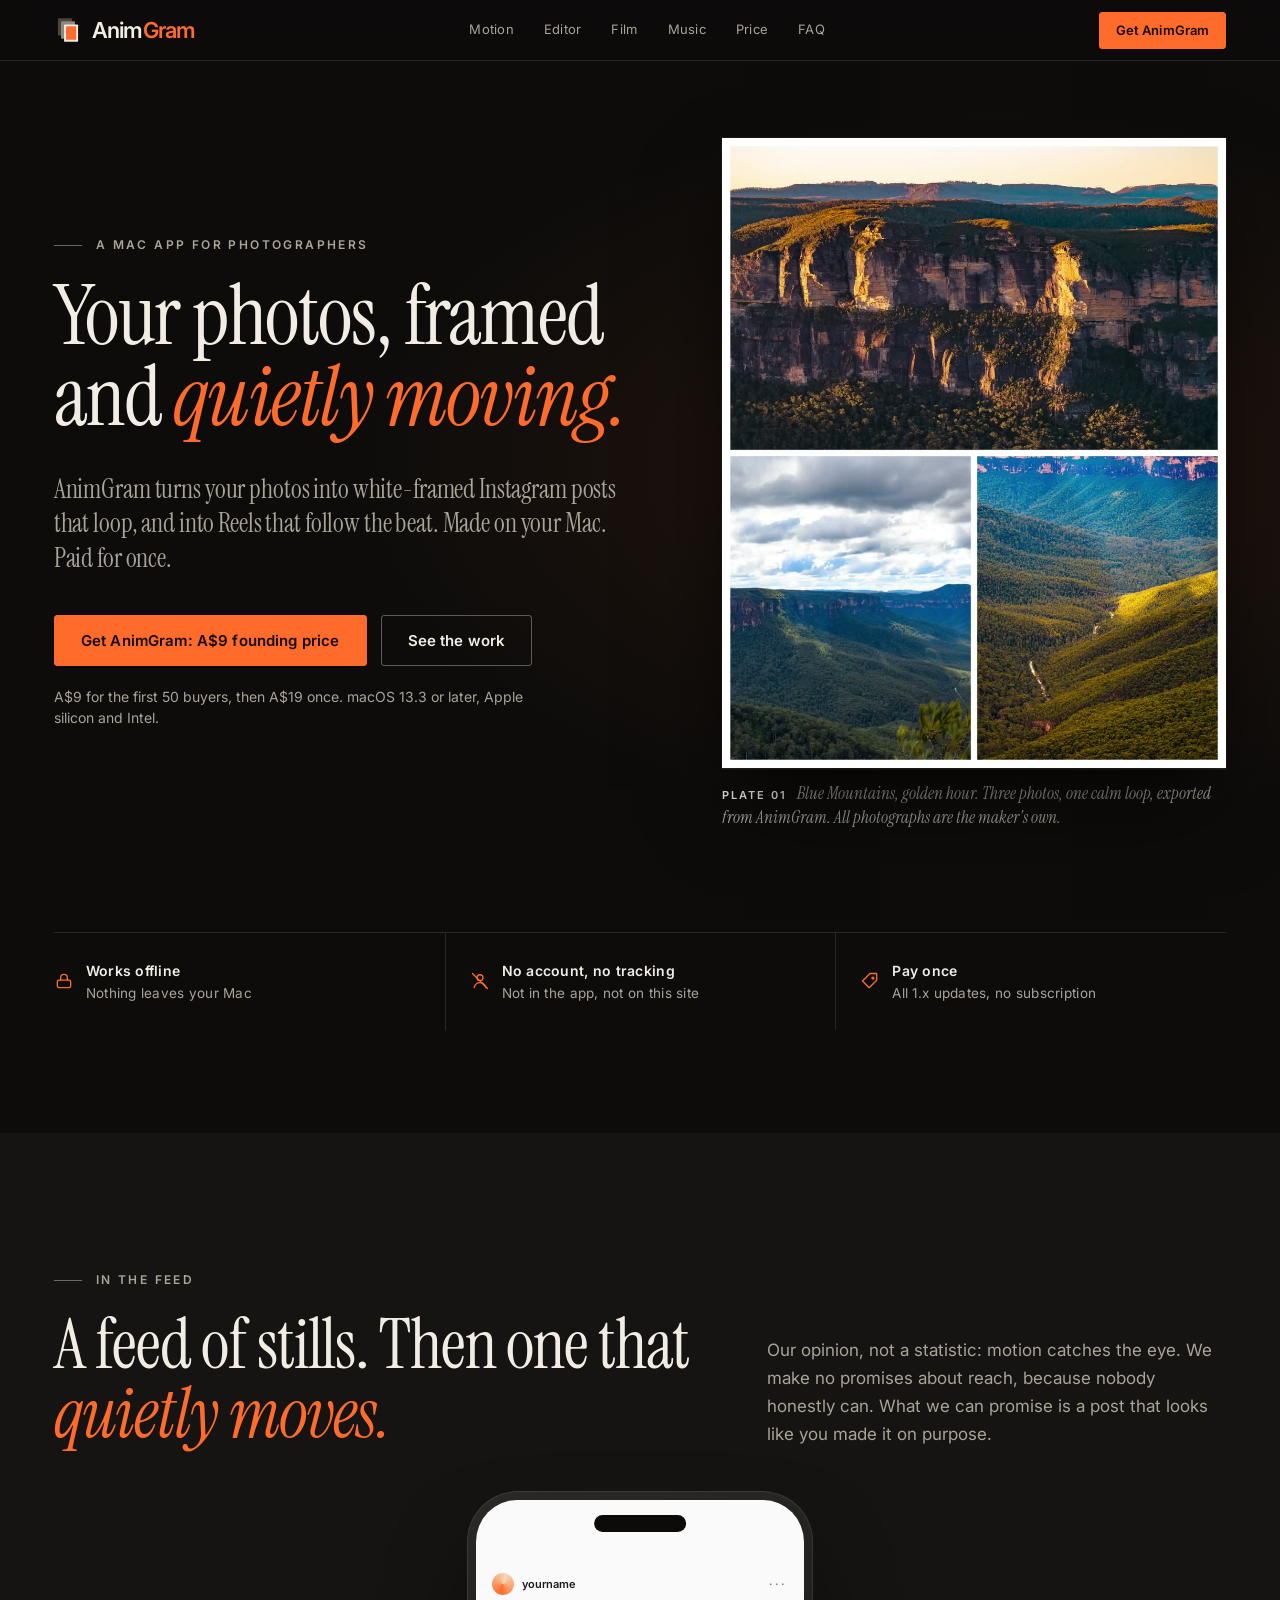
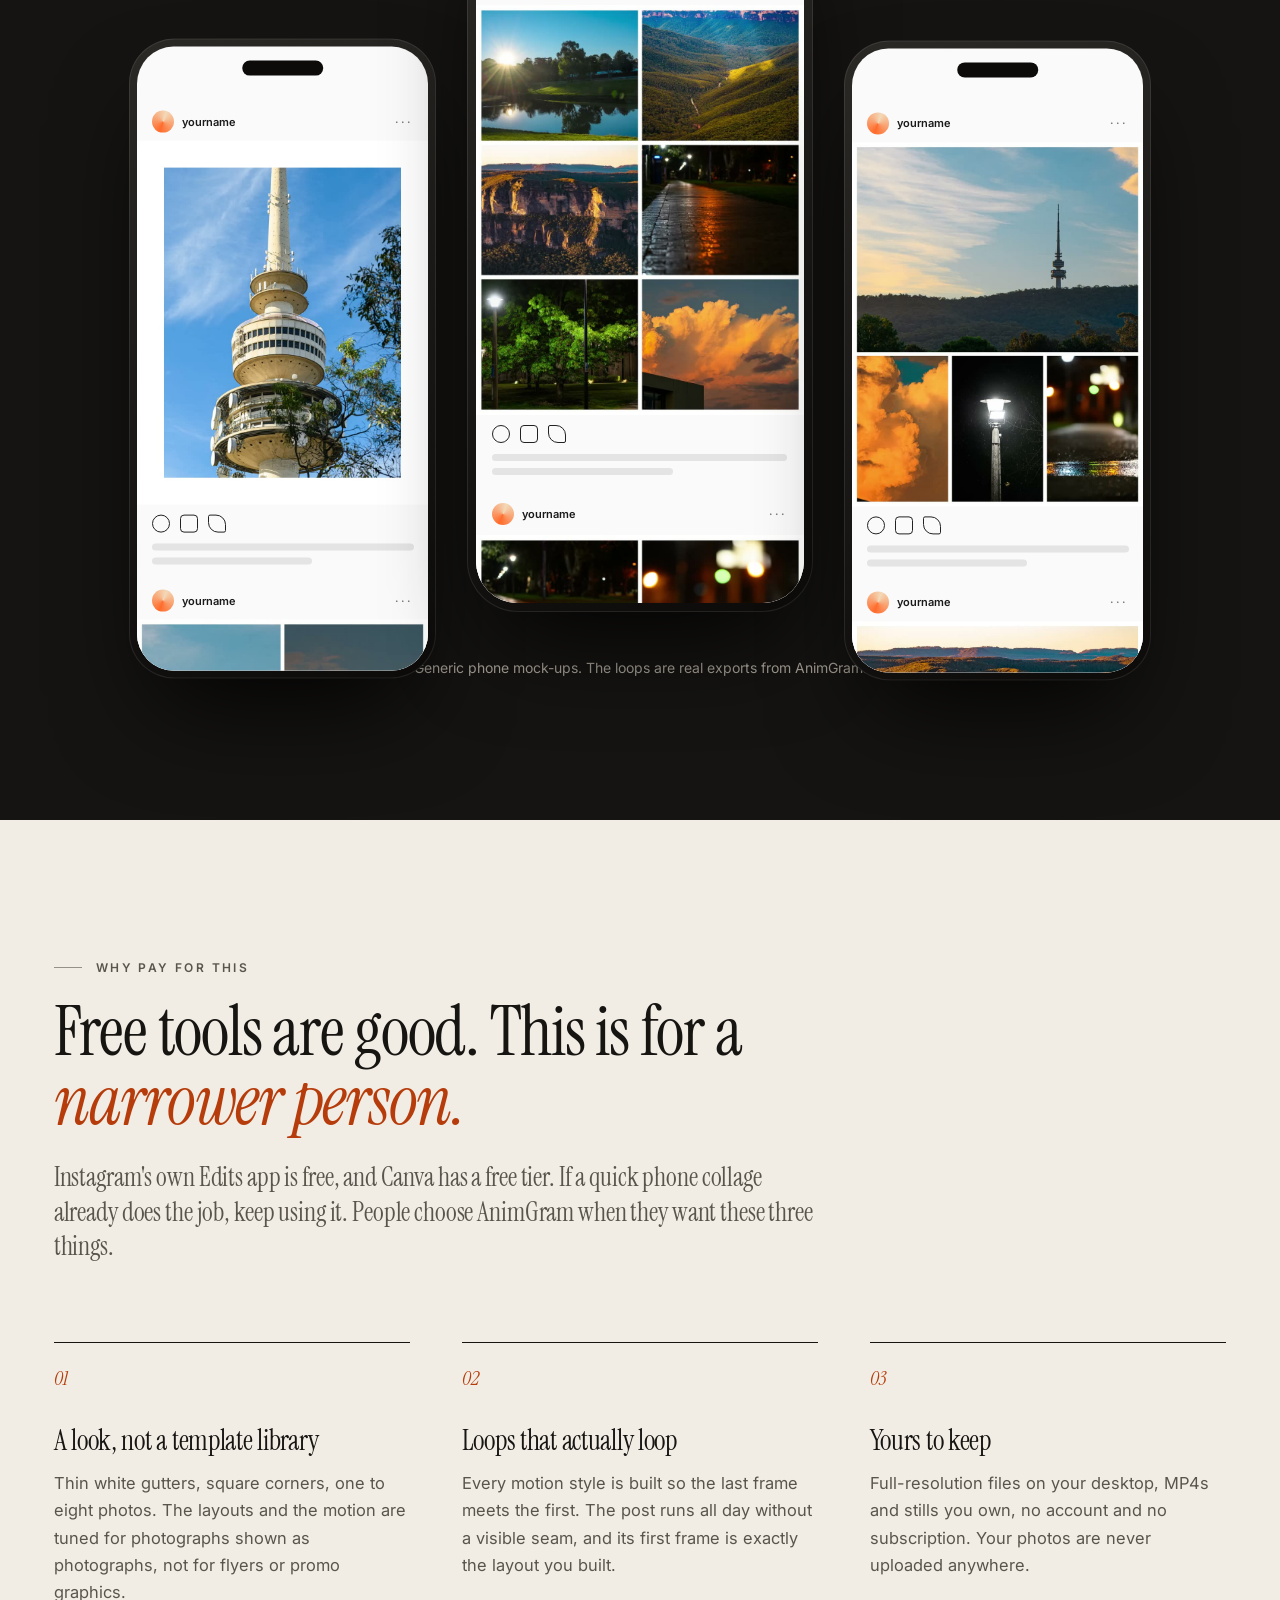
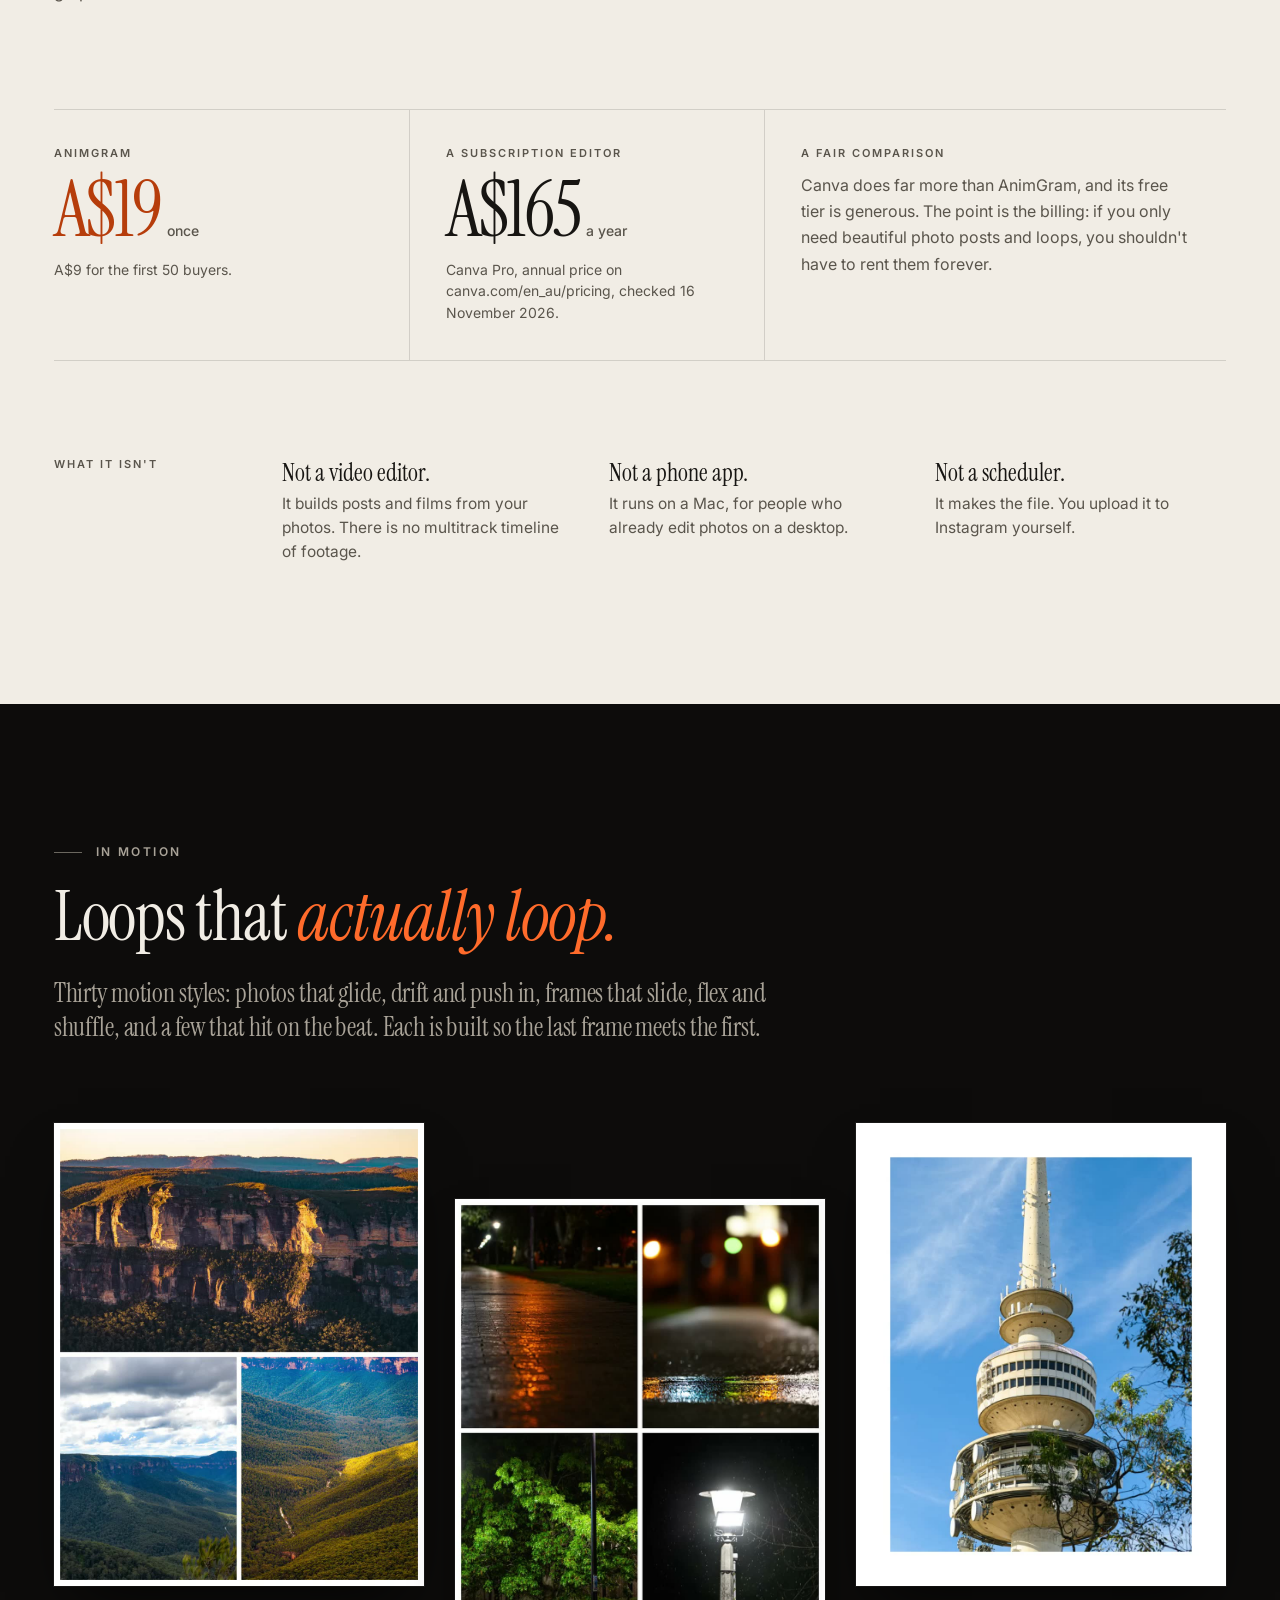
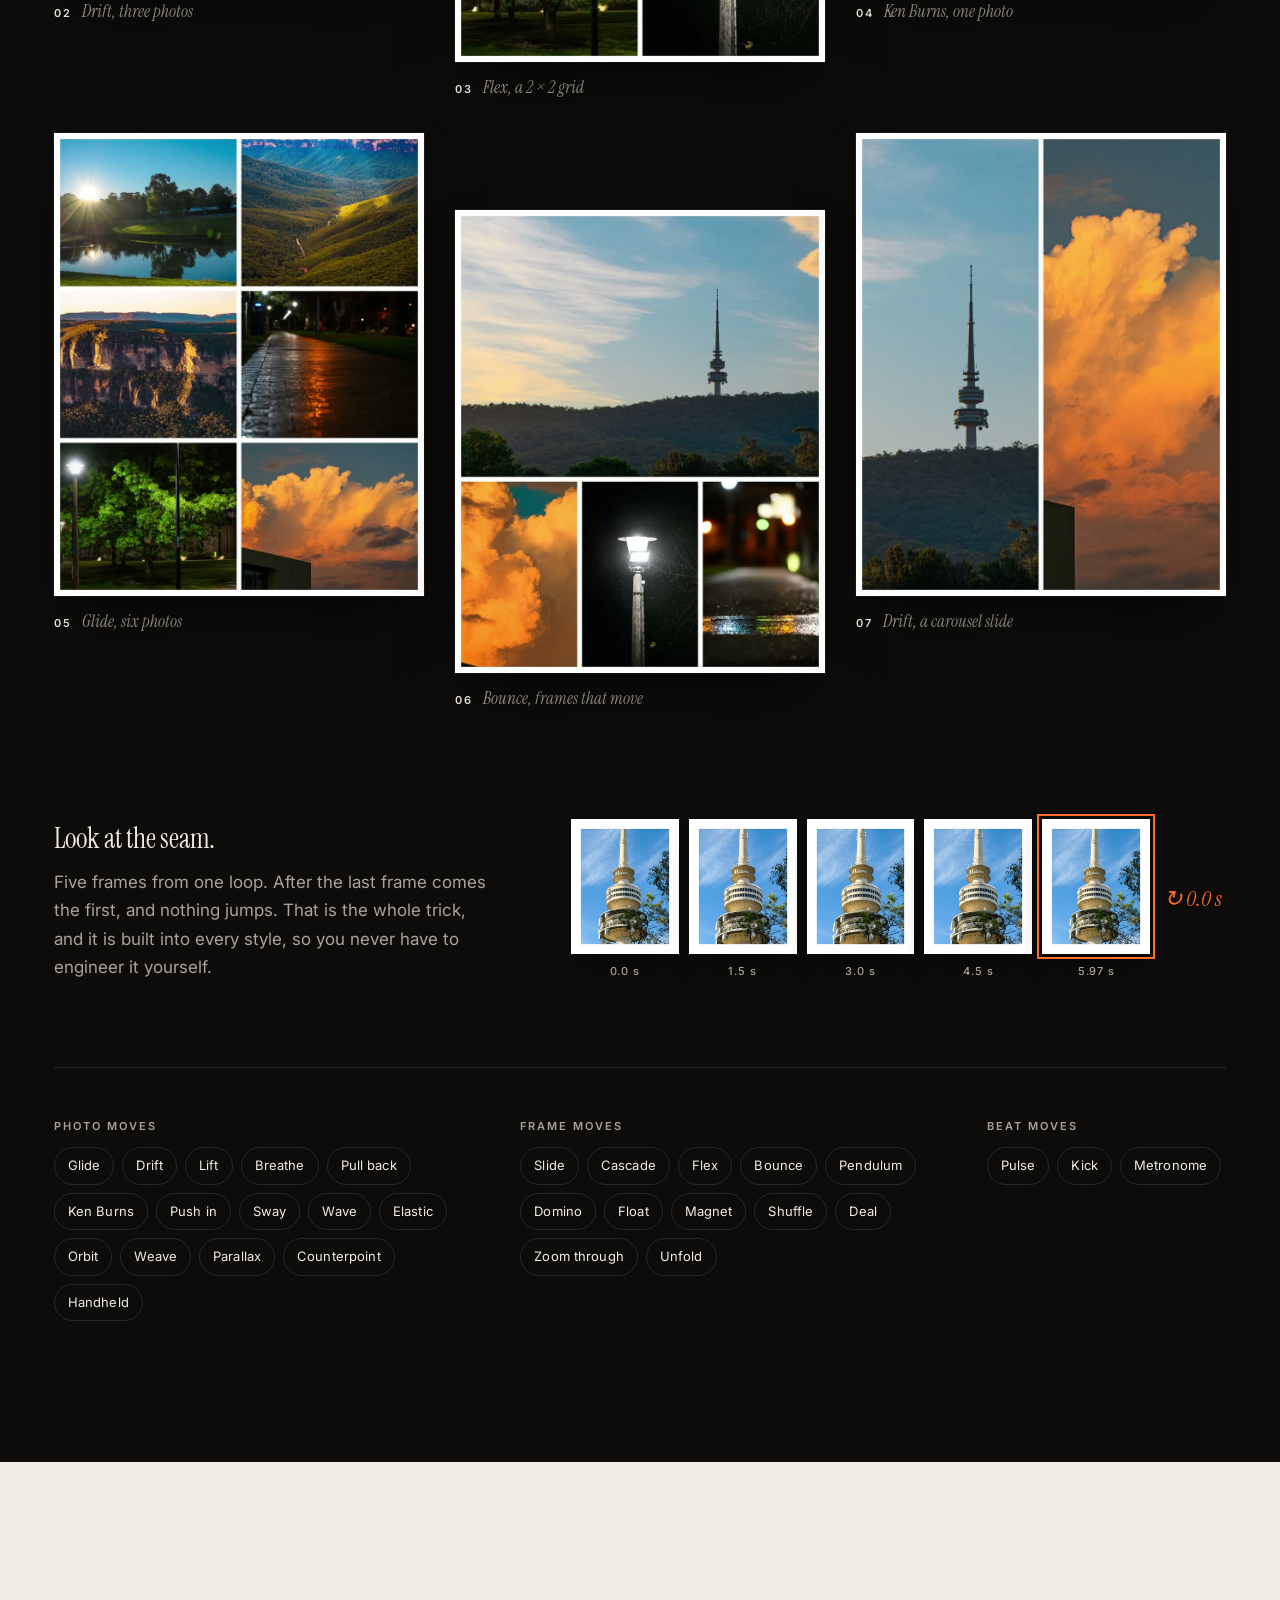
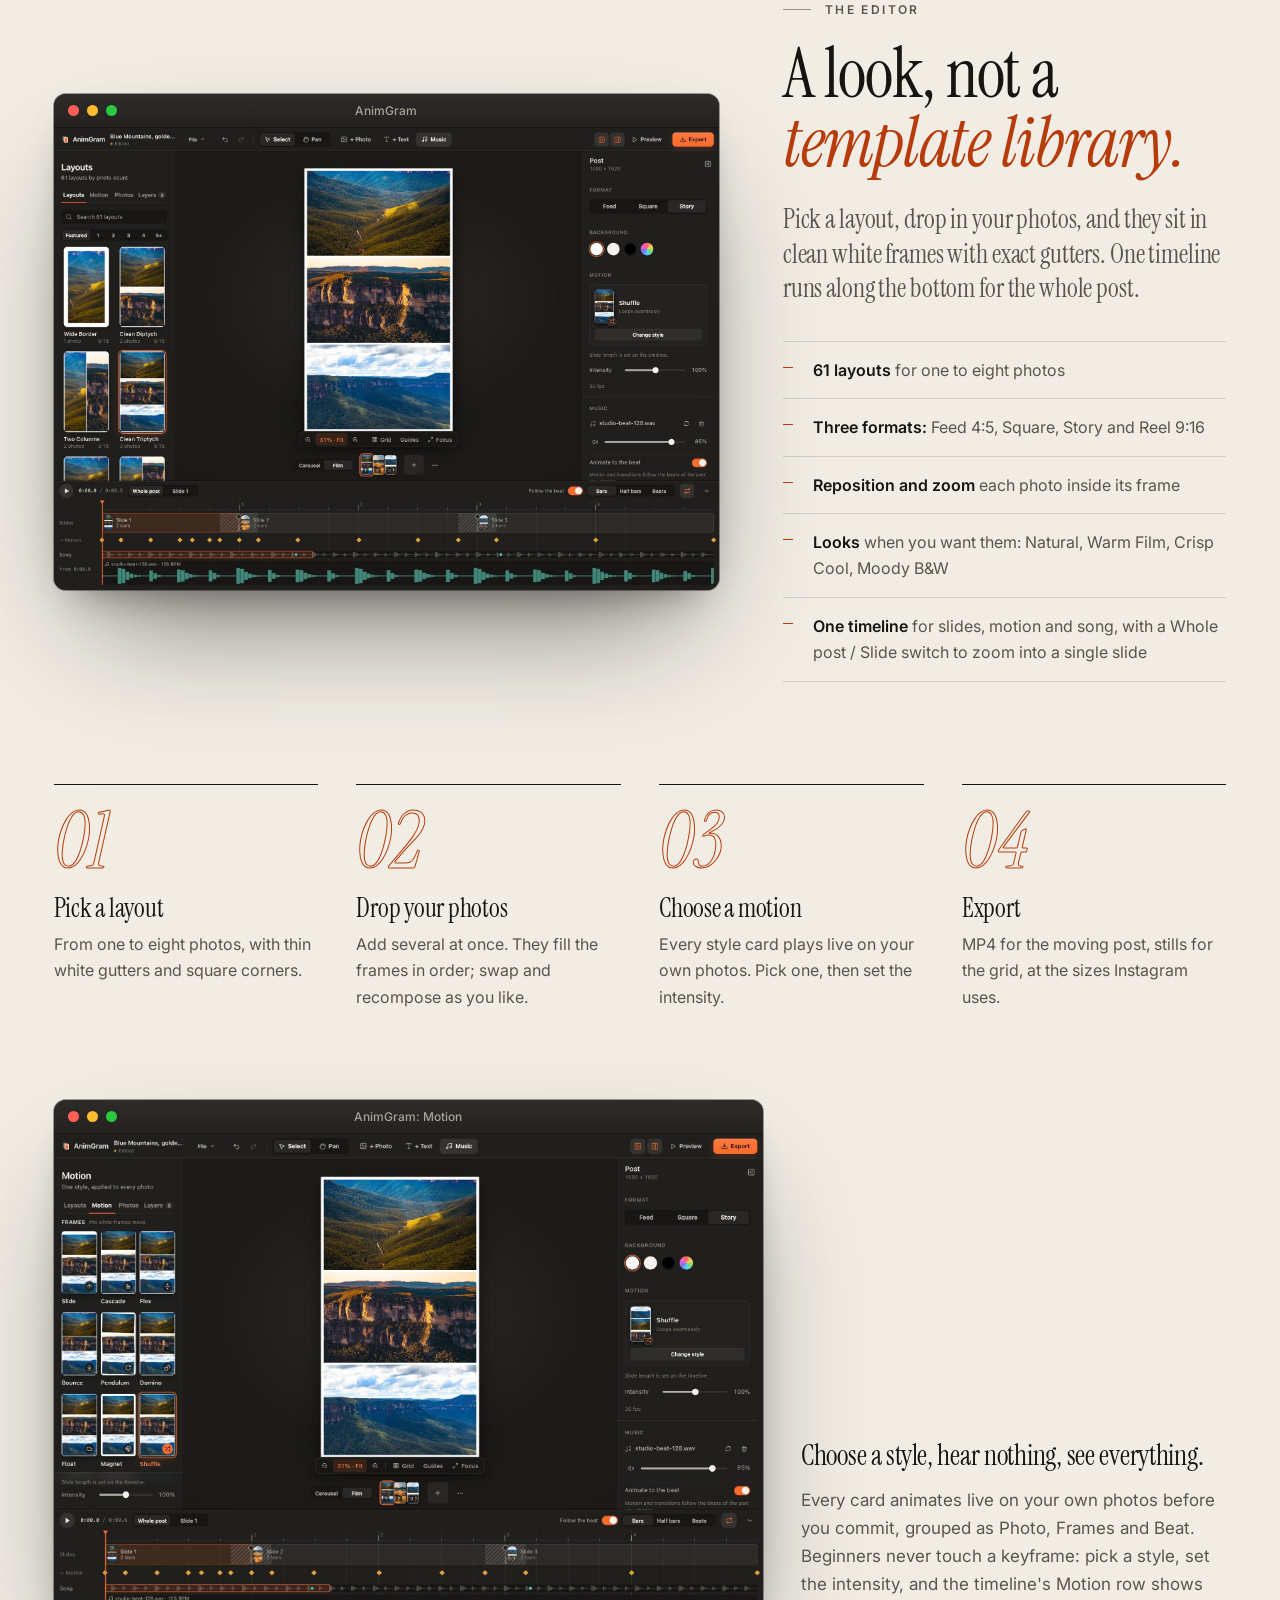
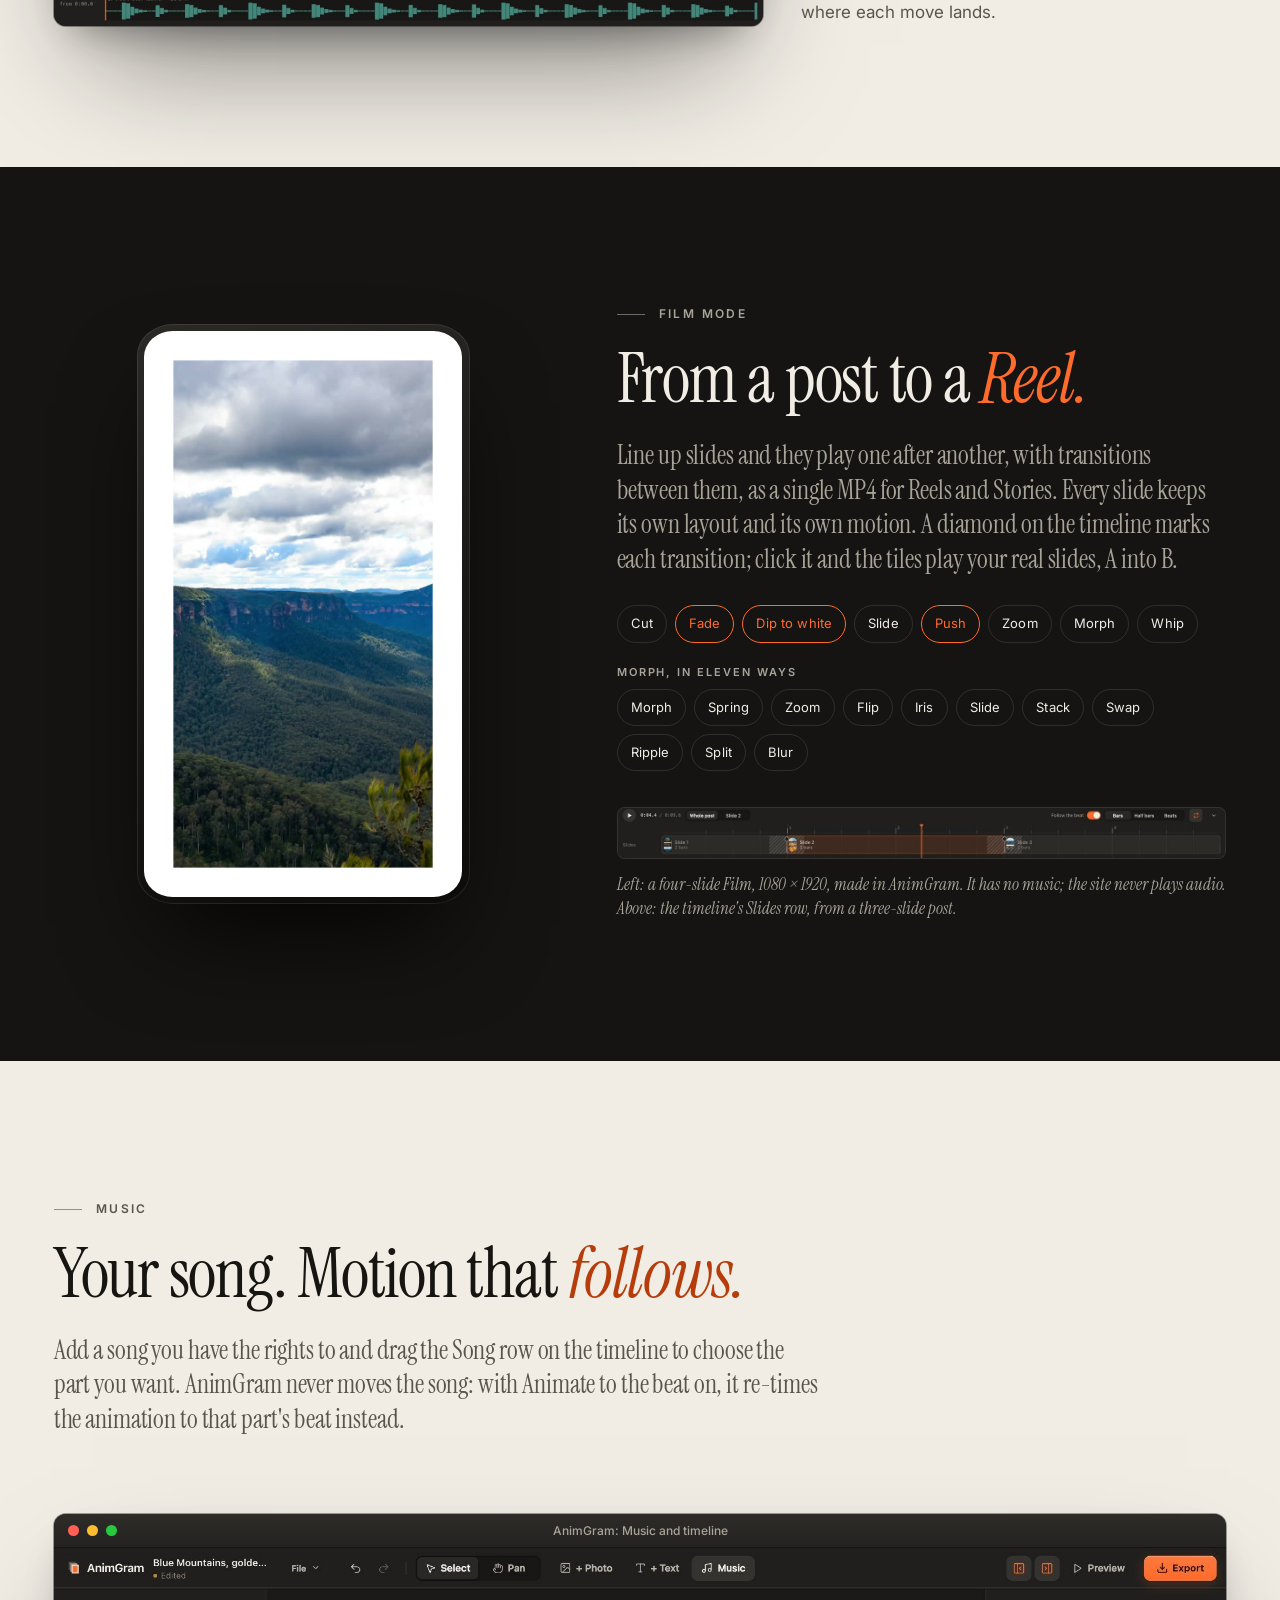
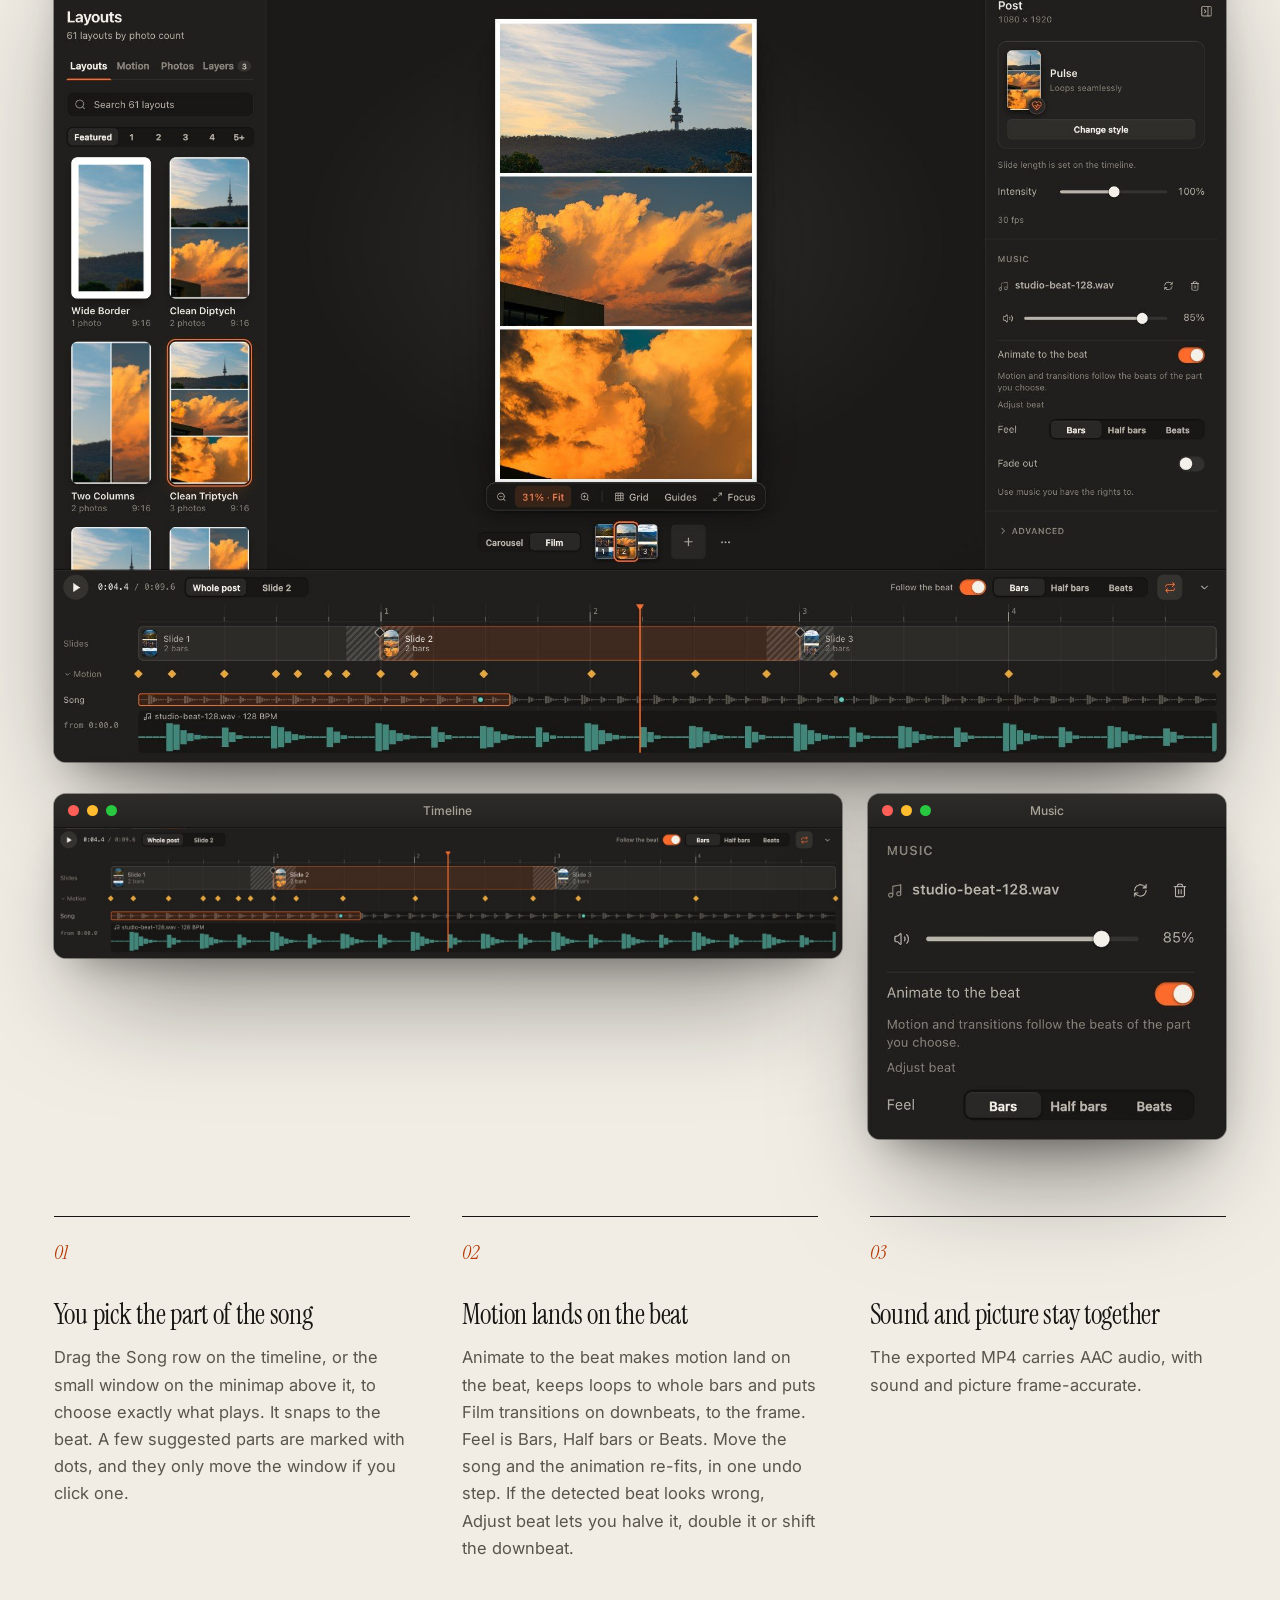
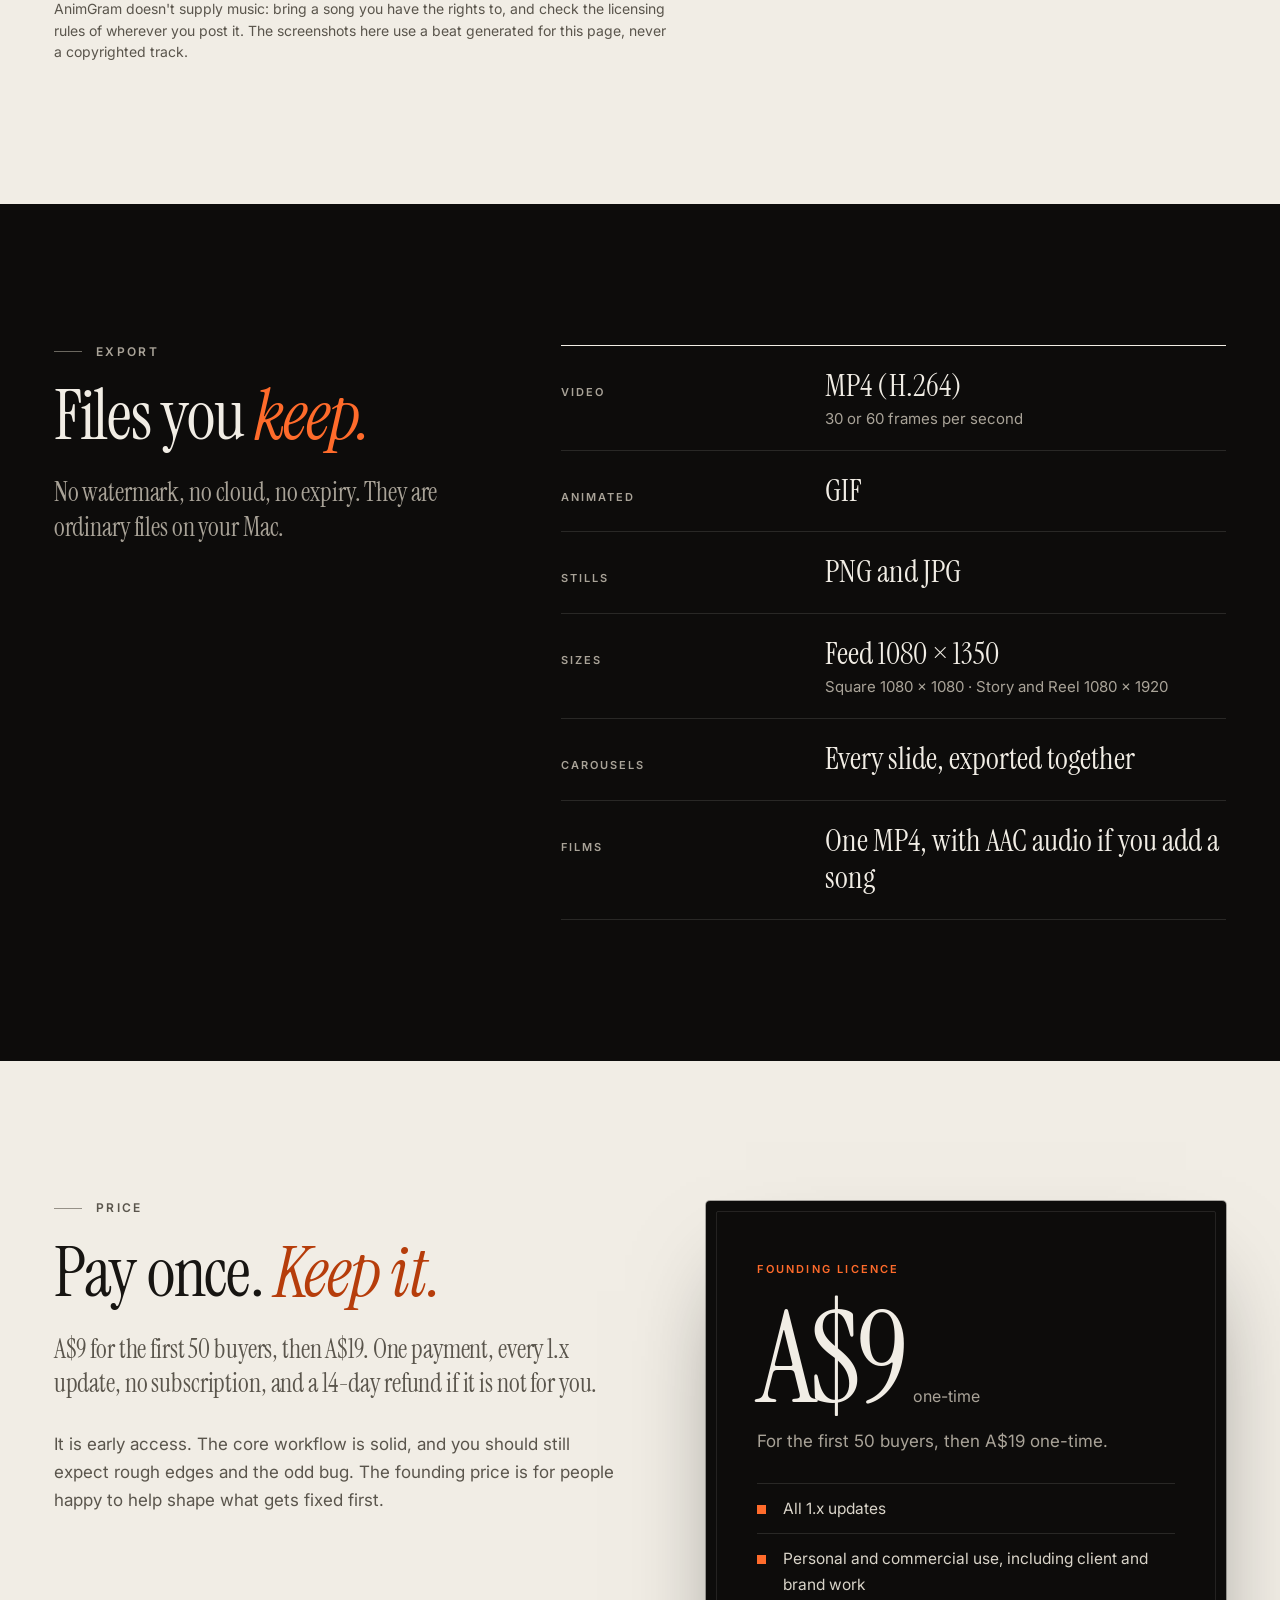
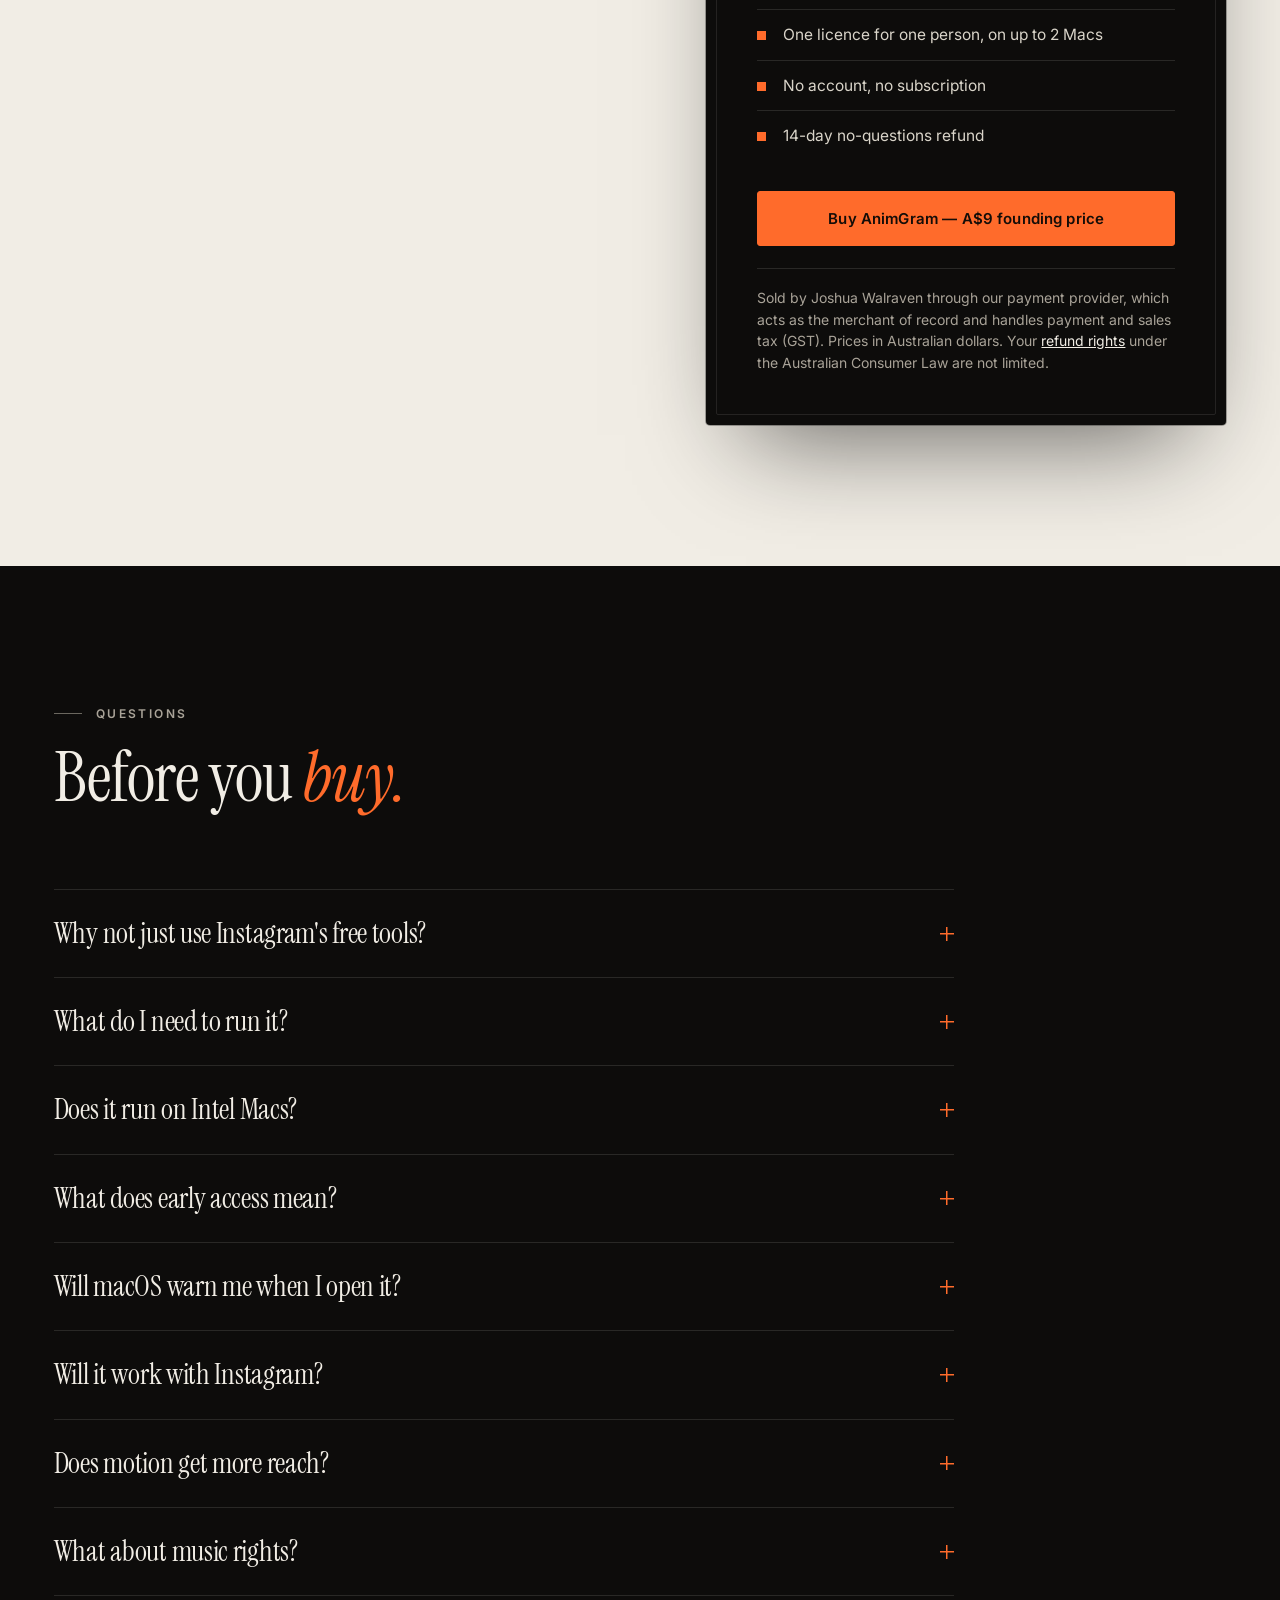
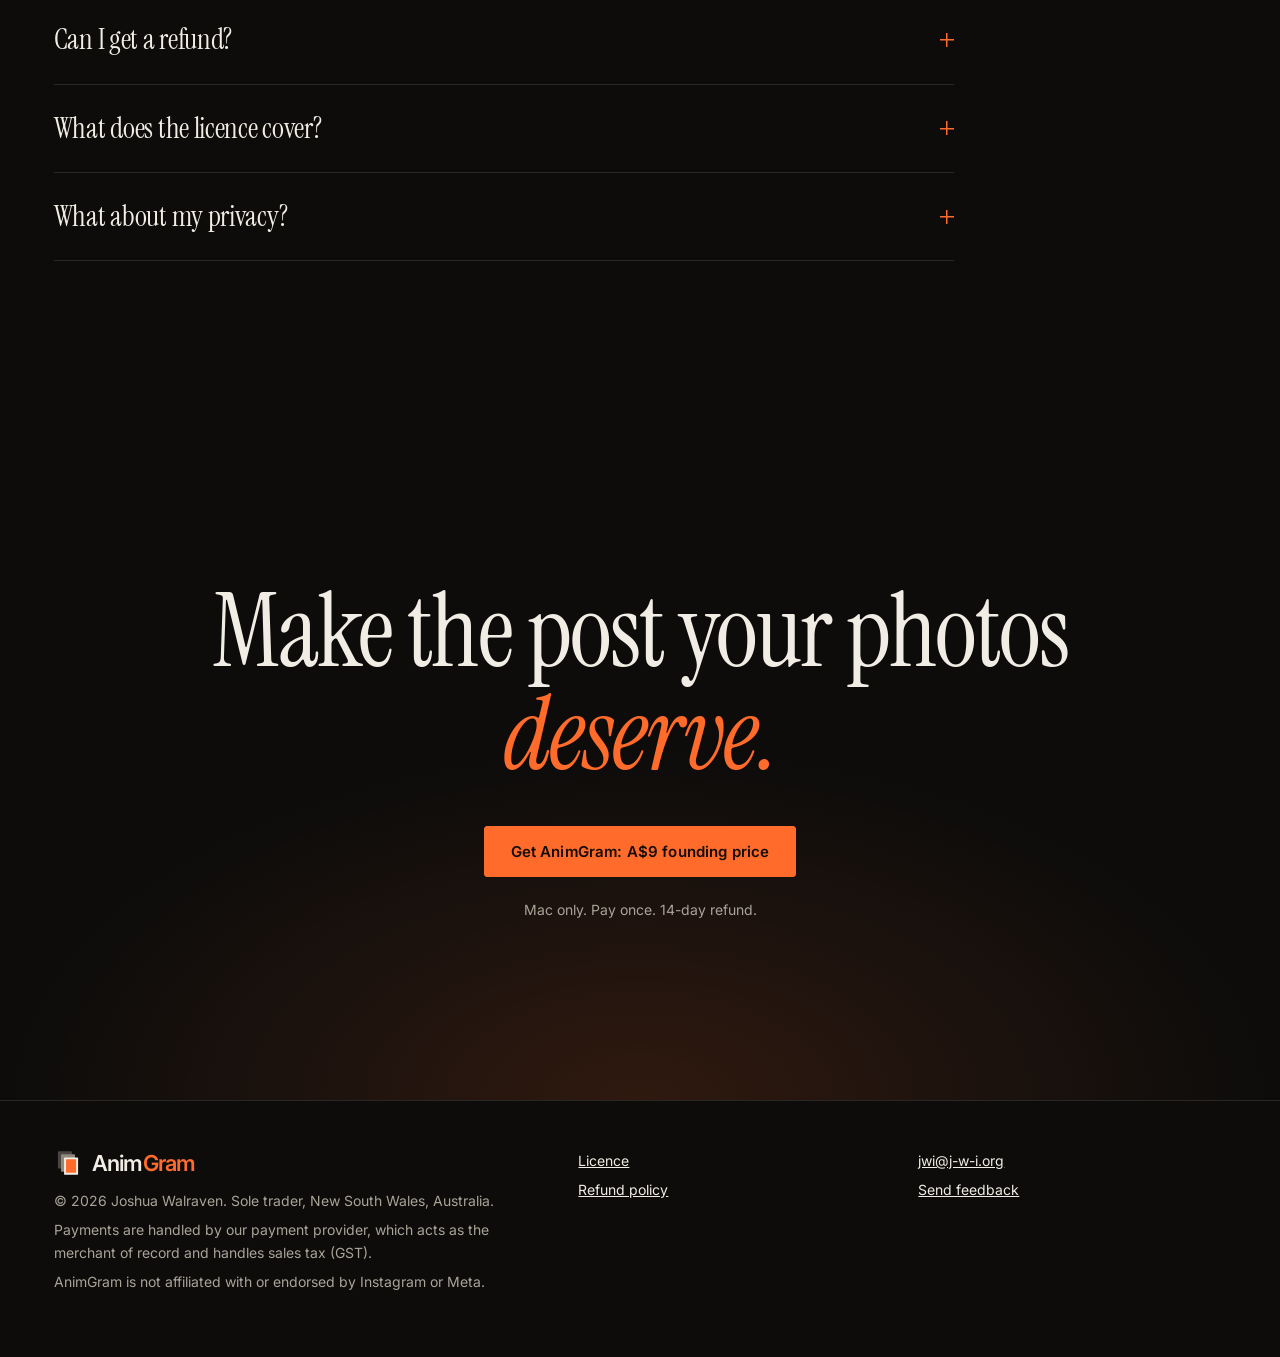
==== commit 50d3609d: "AnimGram page: Flipbook logo and favicon, 0.9.5 copy (30 styles, morph transitions, one timeline), n" ====
--- a/animgram/index.html
+++ b/animgram/index.html
@@ -3,6 +3,9 @@
 <head>
 <meta charset="utf-8">
 <meta name="viewport" content="width=device-width, initial-scale=1">
+<link rel="icon" href="favicon.svg" type="image/svg+xml">
+<link rel="icon" href="favicon-32.png" sizes="32x32" type="image/png">
+<link rel="apple-touch-icon" href="apple-touch-icon.png">
 <title>AnimGram: looping Instagram posts from your photos, on your Mac</title>
 <meta name="description" content="AnimGram is a Mac app that turns your photos into clean white-frame Instagram posts that loop, and into Reels that follow the beat. One-time purchase, no account, works offline.">
 <meta name="theme-color" content="#0d0c0b">
@@ -18,7 +21,7 @@
 
 <header class="site-head">
   <div class="wrap">
-    <a class="mark" href="#top" aria-label="AnimGram, back to top">Anim<i>Gram</i></a>
+    <a class="mark" href="#top" aria-label="AnimGram, back to top"><svg class="mark-sym" viewBox="0 0 100 100" aria-hidden="true" focusable="false"><rect x="14" y="8" width="50" height="62" rx="3" fill="#4a4540"/><rect x="25" y="19" width="50" height="62" rx="3" fill="#8f887d"/><rect x="36" y="30" width="50" height="62" rx="3" fill="#f1ede5"/><rect x="43" y="37" width="36" height="48" rx="1" fill="#ff6b2b"/></svg><span>Anim<b>Gram</b></span></a>
     <nav class="site-nav" aria-label="Main">
       <a href="#motion">Motion</a><a href="#editor">Editor</a><a href="#film">Film</a><a href="#music">Music</a><a href="#price">Price</a><a href="#faq">FAQ</a>
     </nav>
@@ -142,7 +145,7 @@
     <div class="sec-head reveal">
       <p class="eyebrow">In motion</p>
       <h2>Loops that <em>actually loop.</em></h2>
-      <p class="lede">Fourteen motion styles: photos that glide, drift and push in, frames that slide, flex and bounce. Each is built so the last frame meets the first.</p>
+      <p class="lede">Thirty motion styles: photos that glide, drift and push in, frames that slide, flex and shuffle, and a few that hit on the beat. Each is built so the last frame meets the first.</p>
     </div>
 
     <div class="gallery">
@@ -170,8 +173,9 @@
     </div>
 
     <div class="styles">
-      <div class="reveal"><p class="grp">Photo moves</p><ul class="chips"><li>Glide</li><li>Drift</li><li>Lift</li><li>Breathe</li><li>Pull back</li><li>Ken Burns</li><li>Push in</li><li>Sway</li><li>Wave</li><li>Elastic</li></ul></div>
-      <div class="reveal" style="--d:.1s"><p class="grp">Frame moves</p><ul class="chips"><li>Slide</li><li>Cascade</li><li>Flex</li><li>Bounce</li></ul></div>
+      <div class="reveal"><p class="grp">Photo moves</p><ul class="chips"><li>Glide</li><li>Drift</li><li>Lift</li><li>Breathe</li><li>Pull back</li><li>Ken Burns</li><li>Push in</li><li>Sway</li><li>Wave</li><li>Elastic</li><li>Orbit</li><li>Weave</li><li>Parallax</li><li>Counterpoint</li><li>Handheld</li></ul></div>
+      <div class="reveal" style="--d:.1s"><p class="grp">Frame moves</p><ul class="chips"><li>Slide</li><li>Cascade</li><li>Flex</li><li>Bounce</li><li>Pendulum</li><li>Domino</li><li>Float</li><li>Magnet</li><li>Shuffle</li><li>Deal</li><li>Zoom through</li><li>Unfold</li></ul></div>
+      <div class="reveal" style="--d:.2s"><p class="grp">Beat moves</p><ul class="chips"><li>Pulse</li><li>Kick</li><li>Metronome</li></ul></div>
     </div>
   </div>
 </section>
@@ -180,16 +184,17 @@
 <section class="sec paper" id="editor">
   <div class="wrap">
     <div class="split rev">
-      <div class="win reveal"><div class="win-bar"><i></i><i></i><i></i><span>AnimGram</span></div><img src="assets/ui-editor.jpg" alt="The AnimGram editor: a three-photo post of mountain valleys in white frames, with the layout library on the left and format, background and music controls on the right" loading="lazy" width="2000" height="1389"></div>
+      <div class="win reveal"><div class="win-bar"><i></i><i></i><i></i><span>AnimGram</span></div><img src="assets/ui-editor.jpg" alt="The AnimGram editor on a three-slide Film: mountain valley photos in white frames, the layout library on the left, format, motion and music controls on the right, and one timeline along the bottom with Slides, Motion and Song rows" loading="lazy" width="2000" height="1389"></div>
       <div class="reveal" style="--d:.1s">
         <p class="eyebrow">The editor</p>
         <h2>A look, not a <em>template library.</em></h2>
-        <p class="lede" style="margin-bottom:8px">Pick a layout, drop in your photos, and they sit in clean white frames with exact gutters.</p>
+        <p class="lede" style="margin-bottom:8px">Pick a layout, drop in your photos, and they sit in clean white frames with exact gutters. One timeline runs along the bottom for the whole post.</p>
         <ul class="ticks">
           <li><b>61 layouts</b> for one to eight photos</li>
           <li><b>Three formats:</b> Feed 4:5, Square, Story and Reel 9:16</li>
           <li><b>Reposition and zoom</b> each photo inside its frame</li>
           <li><b>Looks</b> when you want them: Natural, Warm Film, Crisp Cool, Moody B&amp;W</li>
+          <li><b>One timeline</b> for slides, motion and song, with a Whole post / Slide switch to zoom into a single slide</li>
         </ul>
       </div>
     </div>
@@ -197,13 +202,13 @@
     <ol class="steps">
       <li class="reveal"><span class="n">01</span><h3>Pick a layout</h3><p>From one to eight photos, with thin white gutters and square corners.</p></li>
       <li class="reveal" style="--d:.08s"><span class="n">02</span><h3>Drop your photos</h3><p>Add several at once. They fill the frames in order; swap and recompose as you like.</p></li>
-      <li class="reveal" style="--d:.16s"><span class="n">03</span><h3>Choose a motion</h3><p>Preview a style on your own photos, then set the speed and intensity.</p></li>
+      <li class="reveal" style="--d:.16s"><span class="n">03</span><h3>Choose a motion</h3><p>Every style card plays live on your own photos. Pick one, then set the intensity.</p></li>
       <li class="reveal" style="--d:.24s"><span class="n">04</span><h3>Export</h3><p>MP4 for the moving post, stills for the grid, at the sizes Instagram uses.</p></li>
     </ol>
 
     <div class="subgrid">
-      <div class="win reveal"><div class="win-bar"><i></i><i></i><i></i><span>AnimGram: Motion</span></div><img src="assets/ui-motion.jpg" alt="The Motion tab with fourteen styles, Glide selected, and speed and intensity controls" loading="lazy" width="2000" height="1389"></div>
-      <div class="reveal" style="--d:.1s"><h3>Choose a style, hear nothing, see everything.</h3><p class="body" style="margin-top:14px;color:var(--muted-p)">The preview plays on your own photos before you commit. Beginners never touch a keyframe; if you want to fine-tune a move, an expandable timeline is there.</p></div>
+      <div class="win reveal"><div class="win-bar"><i></i><i></i><i></i><span>AnimGram: Motion</span></div><img src="assets/ui-motion.jpg" alt="The Motion tab with thirty styles in Photo, Frames and Beat groups, Shuffle selected on a three-photo slide, and the timeline below" loading="lazy" width="2000" height="1389"></div>
+      <div class="reveal" style="--d:.1s"><h3>Choose a style, hear nothing, see everything.</h3><p class="body" style="margin-top:14px;color:var(--muted-p)">Every card animates live on your own photos before you commit, grouped as Photo, Frames and Beat. Beginners never touch a keyframe: pick a style, set the intensity, and the timeline's Motion row shows where each move lands.</p></div>
     </div>
   </div>
 </section>
@@ -218,10 +223,12 @@
       <div class="reveal" style="--d:.1s">
         <p class="eyebrow">Film mode</p>
         <h2>From a post to a <em>Reel.</em></h2>
-        <p class="lede">Line up slides and they play one after another, with transitions between them, as a single MP4 for Reels and Stories. Every slide keeps its own layout and its own motion.</p>
+        <p class="lede">Line up slides and they play one after another, with transitions between them, as a single MP4 for Reels and Stories. Every slide keeps its own layout and its own motion. A diamond on the timeline marks each transition; click it and the tiles play your real slides, A into B.</p>
         <ul class="chips" style="margin-top:28px" aria-label="Transitions"><li>Cut</li><li class="hi">Fade</li><li class="hi">Dip to white</li><li>Slide</li><li class="hi">Push</li><li>Zoom</li><li>Morph</li><li>Whip</li></ul>
-        <figure class="strip-img" style="margin-top:36px"><img src="assets/ui-filmstrip.jpg" alt="The film strip: four slides joined by Fade, Push and Dip transitions, with slide lengths shown in bars" loading="lazy" width="1400" height="130"></figure>
-        <p class="cap" style="margin-top:14px">A four-slide Film, 1080 &times; 1920, made in AnimGram. This file has no music; the site never plays audio.</p>
+        <p class="grp" style="margin-top:22px">Morph, in eleven ways</p>
+        <ul class="chips" style="margin-top:10px" aria-label="Morph transitions"><li>Morph</li><li>Spring</li><li>Zoom</li><li>Flip</li><li>Iris</li><li>Slide</li><li>Stack</li><li>Swap</li><li>Ripple</li><li>Split</li><li>Blur</li></ul>
+        <figure class="strip-img" style="margin-top:36px"><img src="assets/ui-slides.jpg" alt="The Slides row of the timeline: three slides on a bars ruler, each two bars long, with a transition diamond between each pair and the playhead inside slide 2" loading="lazy" width="1400" height="114"></figure>
+        <p class="cap" style="margin-top:14px">Left: a four-slide Film, 1080 &times; 1920, made in AnimGram. It has no music; the site never plays audio. Above: the timeline's Slides row, from a three-slide post.</p>
       </div>
     </div>
   </div>
@@ -233,16 +240,16 @@
     <div class="sec-head reveal">
       <p class="eyebrow">Music</p>
       <h2>Your song. Motion that <em>follows.</em></h2>
-      <p class="lede">Add a song you have the rights to and pick the part you want. AnimGram never moves the song: with Animate to the beat on, it re-times the animation to that part's beat instead.</p>
-    </div>
-    <div class="win reveal"><div class="win-bar"><i></i><i></i><i></i><span>AnimGram: Music and timeline</span></div><img src="assets/ui-music.jpg" alt="A Film with a song loaded: the Music panel shows the part-of-the-song window on the waveform, the Animate to the beat switch and Feel, and the timeline shows the music lane with beat ticks along the ruler" loading="lazy" width="2000" height="1389"></div>
+      <p class="lede">Add a song you have the rights to and drag the Song row on the timeline to choose the part you want. AnimGram never moves the song: with Animate to the beat on, it re-times the animation to that part's beat instead.</p>
+    </div>
+    <div class="win reveal"><div class="win-bar"><i></i><i></i><i></i><span>AnimGram: Music and timeline</span></div><img src="assets/ui-music.jpg" alt="A Film with a song loaded: the Music panel shows the track, Animate to the beat and Feel, and the single timeline below shows the Slides, Motion and Song rows with beat ticks along the bars ruler" loading="lazy" width="2000" height="1389"></div>
     <div class="detail reveal">
-      <figure class="win"><div class="win-bar"><i></i><i></i><i></i><span>Timeline</span></div><img src="assets/ui-timeline.jpg" alt="The timeline: beat ticks along the ruler, the chosen part of the song on its own lane, and motion keyframes sitting on the beats" loading="lazy" width="2000" height="460"></figure>
-      <figure class="win"><div class="win-bar"><i></i><i></i><i></i><span>Music</span></div><img src="assets/ui-musicpanel.jpg" alt="The Music panel: Part of the song window on the waveform with suggested dots, the Animate to the beat switch, and Feel set to Bars, Half bars or Beats" loading="lazy" width="600" height="520"></figure>
+      <figure class="win"><div class="win-bar"><i></i><i></i><i></i><span>Timeline</span></div><img src="assets/ui-timeline.jpg" alt="The timeline: a bars ruler with beat ticks, the Slides row with transition diamonds, the Motion row with markers on the beats, and the Song row with its minimap and waveform" loading="lazy" width="2000" height="328"></figure>
+      <figure class="win"><div class="win-bar"><i></i><i></i><i></i><span>Music</span></div><img src="assets/ui-musicpanel.jpg" alt="The Music panel: the track row with volume, the Animate to the beat switch, an Adjust beat link, and Feel set to Bars, Half bars or Beats" loading="lazy" width="600" height="520"></figure>
     </div>
     <ul class="trio" style="margin-top:clamp(40px,6vw,80px)">
-      <li class="reveal"><span class="n">01</span><h3>You pick the part of the song</h3><p>Drag a window along the waveform to choose exactly what plays. It snaps to the beat. A few suggested parts are marked with dots, and they only move the window if you click one.</p></li>
-      <li class="reveal" style="--d:.1s"><span class="n">02</span><h3>Motion lands on the beat</h3><p>Animate to the beat makes motion moves land on the beat, keeps loops to whole bars and puts Film transitions on downbeats. Feel is Bars, Half bars or Beats. Move the window and the animation re-fits, in one undo step.</p></li>
+      <li class="reveal"><span class="n">01</span><h3>You pick the part of the song</h3><p>Drag the Song row on the timeline, or the small window on the minimap above it, to choose exactly what plays. It snaps to the beat. A few suggested parts are marked with dots, and they only move the window if you click one.</p></li>
+      <li class="reveal" style="--d:.1s"><span class="n">02</span><h3>Motion lands on the beat</h3><p>Animate to the beat makes motion land on the beat, keeps loops to whole bars and puts Film transitions on downbeats, to the frame. Feel is Bars, Half bars or Beats. Move the song and the animation re-fits, in one undo step. If the detected beat looks wrong, Adjust beat lets you halve it, double it or shift the downbeat.</p></li>
       <li class="reveal" style="--d:.2s"><span class="n">03</span><h3>Sound and picture stay together</h3><p>The exported MP4 carries AAC audio, with sound and picture frame-accurate.</p></li>
     </ul>
     <p class="fine reveal" style="margin-top:36px;max-width:44em">AnimGram doesn't supply music: bring a song you have the rights to, and check the licensing rules of wherever you post it. The screenshots here use a beat generated for this page, never a copyrighted track.</p>
@@ -331,7 +338,7 @@
 
 <footer>
   <div class="wrap cols">
-    <div><a class="mark" href="#top">Anim<i>Gram</i></a><p>&copy; 2026 Joshua Walraven. Sole trader, New South Wales, Australia.</p><p>Payments are handled by our payment provider, which acts as the merchant of record and handles sales tax (GST).</p><p>AnimGram is not affiliated with or endorsed by Instagram or Meta.</p></div>
+    <div><a class="mark" href="#top"><svg class="mark-sym" viewBox="0 0 100 100" aria-hidden="true" focusable="false"><rect x="14" y="8" width="50" height="62" rx="3" fill="#4a4540"/><rect x="25" y="19" width="50" height="62" rx="3" fill="#8f887d"/><rect x="36" y="30" width="50" height="62" rx="3" fill="#f1ede5"/><rect x="43" y="37" width="36" height="48" rx="1" fill="#ff6b2b"/></svg><span>Anim<b>Gram</b></span></a><p>&copy; 2026 Joshua Walraven. Sole trader, New South Wales, Australia.</p><p>Payments are handled by our payment provider, which acts as the merchant of record and handles sales tax (GST).</p><p>AnimGram is not affiliated with or endorsed by Instagram or Meta.</p></div>
     <div><p><a href="licence.html">Licence</a></p><p><a href="refunds.html">Refund policy</a></p></div>
     <div><p><a href="mailto:jwi@j-w-i.org">jwi@j-w-i.org</a></p><p><a href="mailto:jwi@j-w-i.org?subject=AnimGram%20feedback">Send feedback</a></p></div>
   </div>
--- a/animgram/site.css
+++ b/animgram/site.css
@@ -58,8 +58,9 @@
 /* ---------- header ---------- */
 .site-head{position:sticky;top:0;z-index:50;background:rgba(13,12,11,.74);-webkit-backdrop-filter:saturate(1.4) blur(16px);backdrop-filter:saturate(1.4) blur(16px);border-bottom:1px solid var(--line-d)}
 .site-head .wrap{display:flex;align-items:center;justify-content:space-between;height:60px;gap:16px}
-.mark{font:400 26px/1 var(--serif);letter-spacing:-.01em;text-decoration:none}
-.mark i{font-style:italic;color:var(--accent)}
+.mark{display:inline-flex;align-items:center;gap:10px;font:600 22px/1 var(--sans);letter-spacing:-.035em;text-decoration:none;color:inherit}
+.mark-sym{width:28px;height:28px;flex:none;display:block}
+.mark b{font-weight:600;color:var(--accent)}
 .site-nav{display:none;gap:30px}
 .site-nav a{font-size:13px;color:var(--muted-d);text-decoration:none;letter-spacing:.02em;transition:color .2s}
 .site-nav a:hover{color:var(--text-d)}
@@ -157,6 +158,7 @@
 .grp{font:600 11px var(--sans);letter-spacing:.18em;text-transform:uppercase;color:var(--muted-d);margin-top:36px}
 .styles{display:grid;gap:8px 56px;margin-top:clamp(48px,6vw,96px);padding-top:clamp(32px,4vw,56px);border-top:1px solid var(--line-d)}
 @media(min-width:900px){.styles{grid-template-columns:1fr 1fr}}
+@media(min-width:1100px){.styles{grid-template-columns:1.2fr 1.2fr .7fr}}
 .styles .grp{margin-top:0}
 .seam{margin-top:clamp(56px,8vw,120px);display:grid;gap:36px}
 @media(min-width:1000px){.seam{grid-template-columns:.8fr 1.2fr;align-items:center;gap:80px}}
@@ -253,7 +255,7 @@
 @media(min-width:800px){footer .cols{grid-template-columns:1.6fr 1fr 1fr}}
 footer p+p{margin-top:6px}
 footer a{color:var(--text-d)}
-footer .mark{display:inline-block;margin-bottom:12px;color:var(--text-d)}
+footer .mark{display:inline-flex;margin-bottom:12px;color:var(--text-d)}
 
 /* docs */
 .doc{max-width:760px;padding:clamp(56px,8vw,120px) 0}
